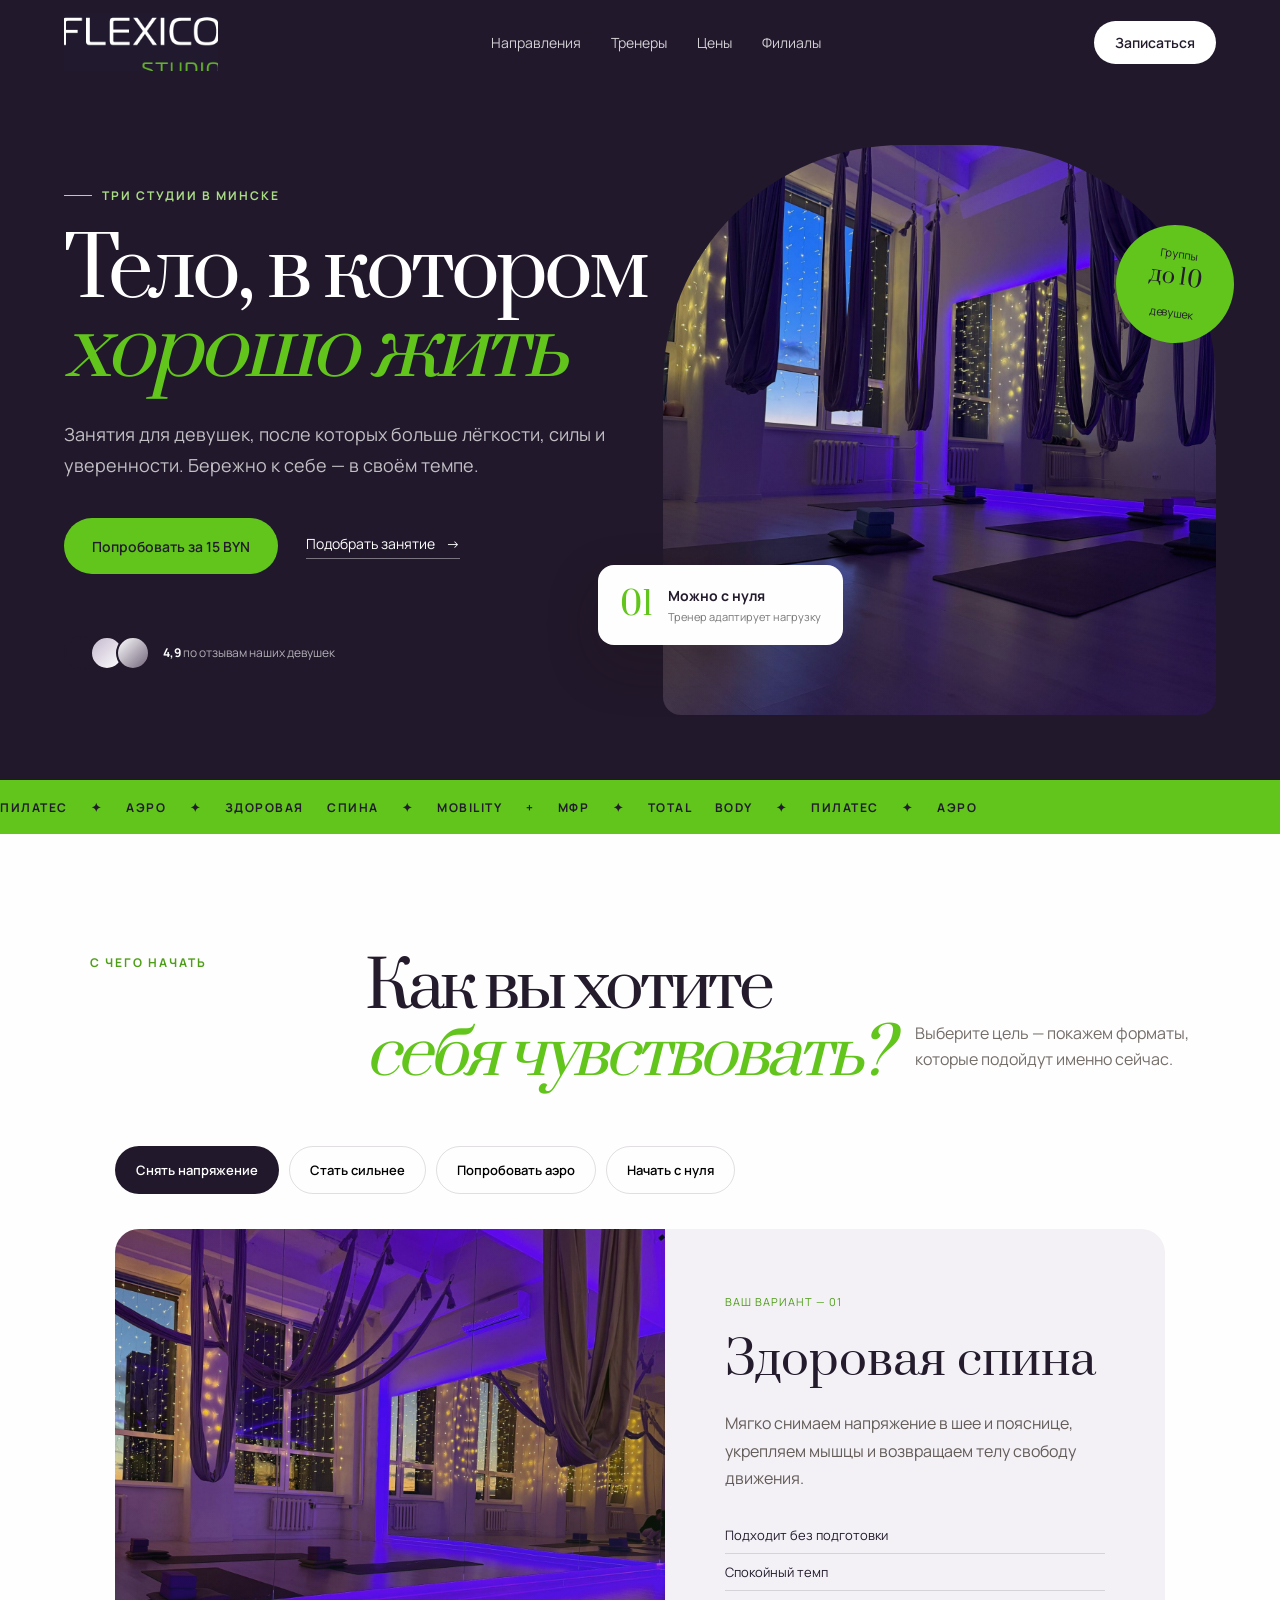
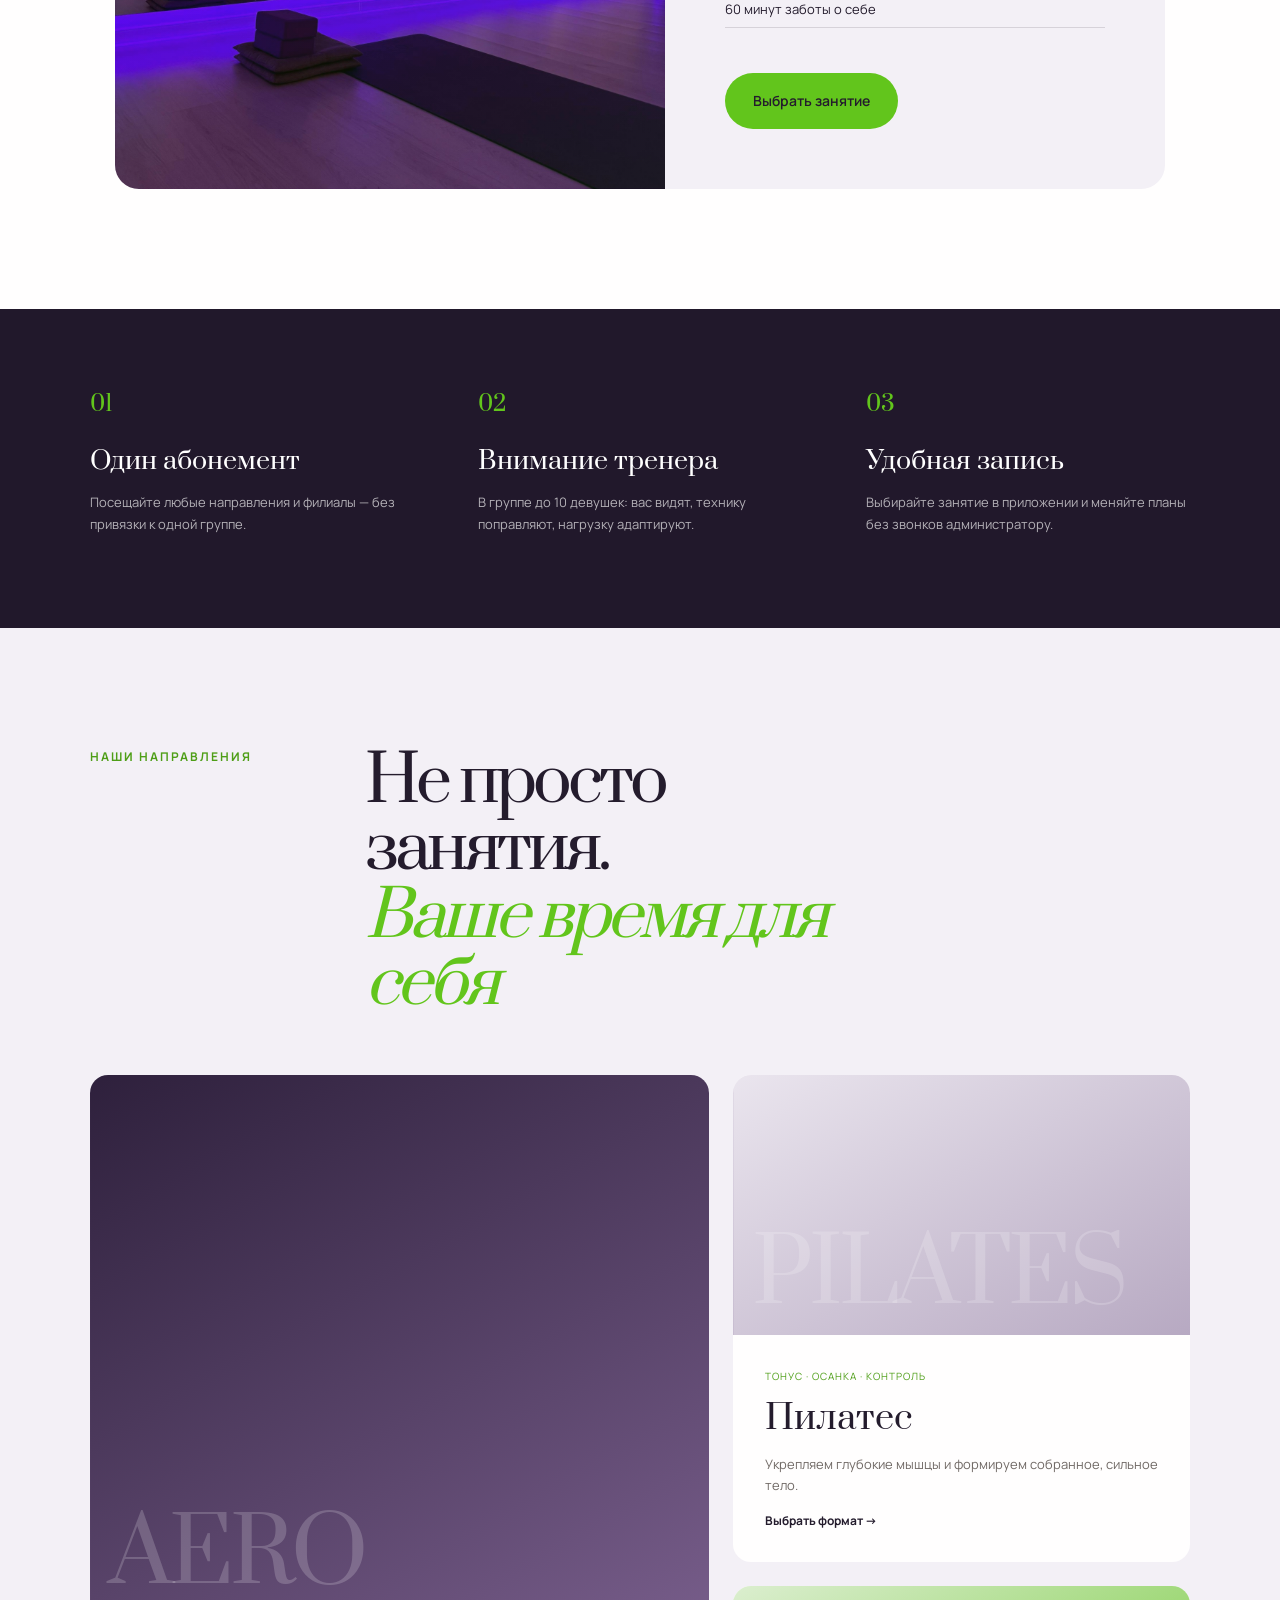
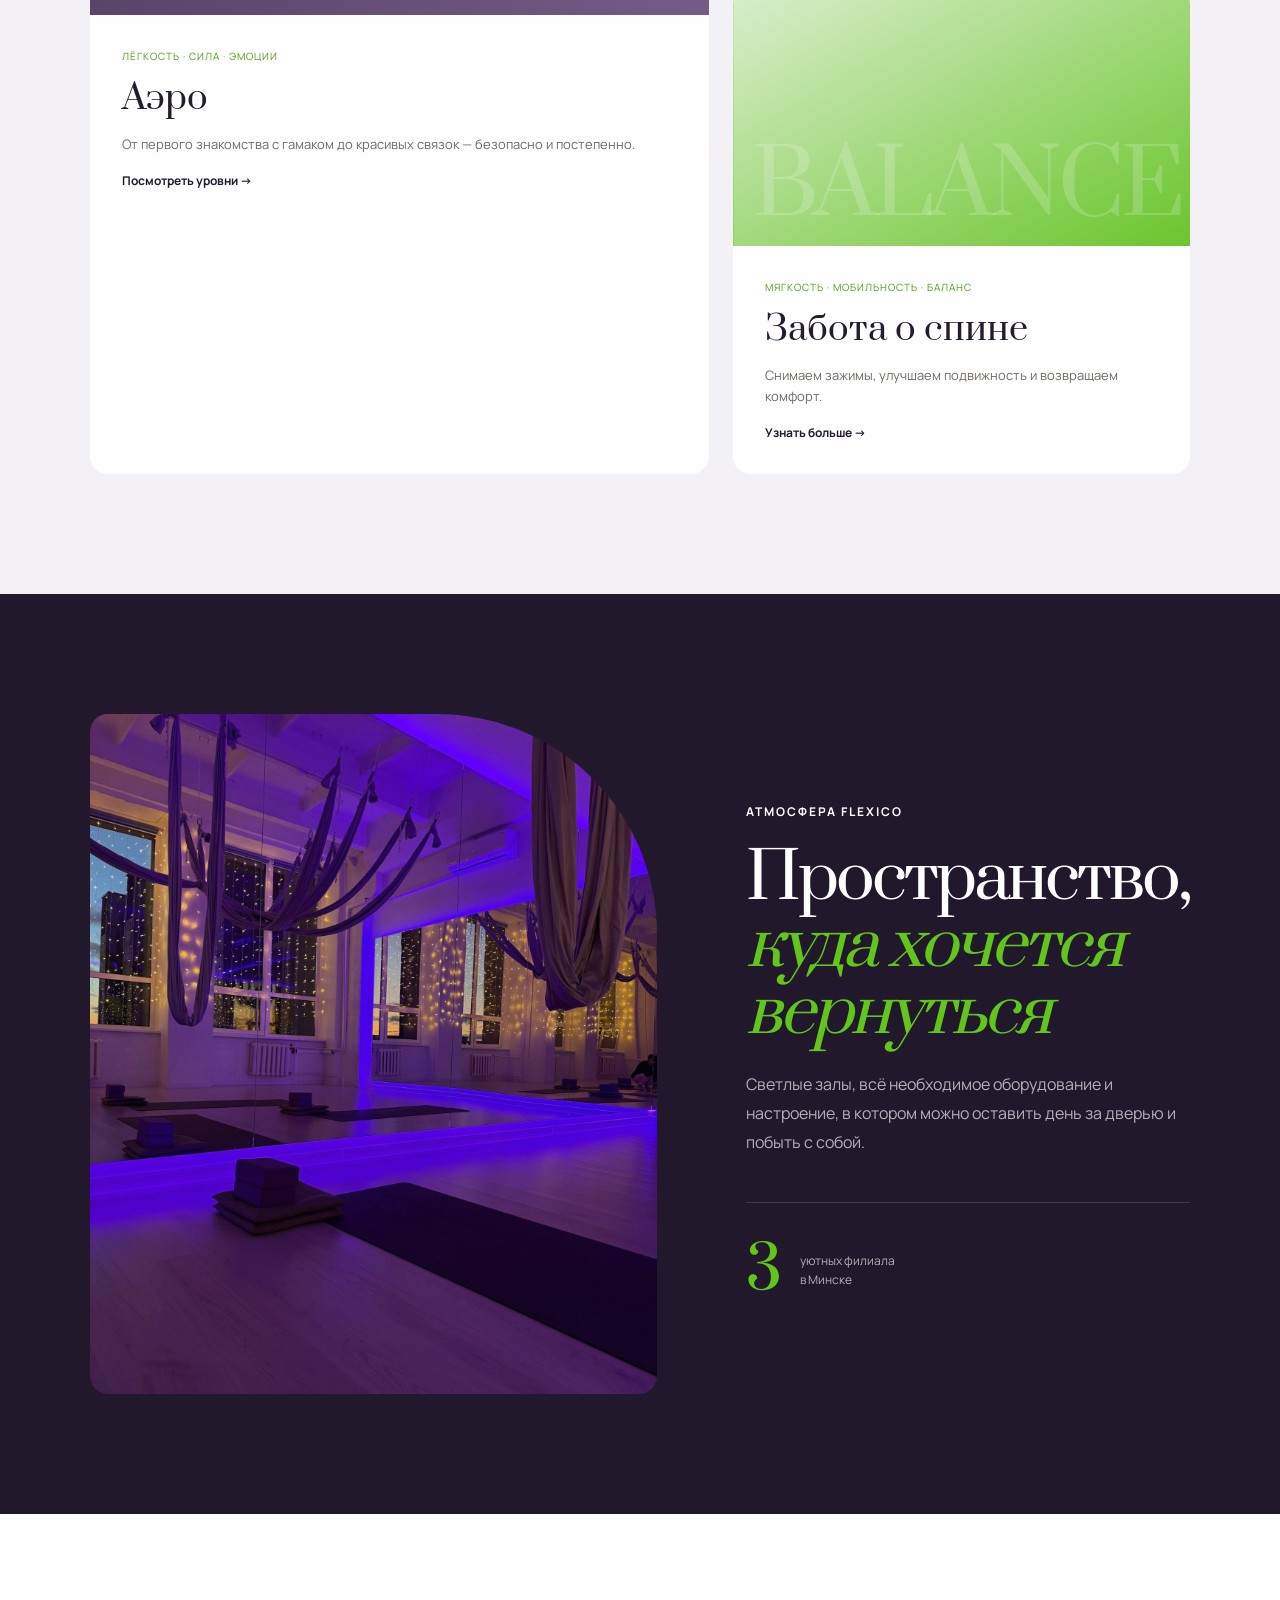
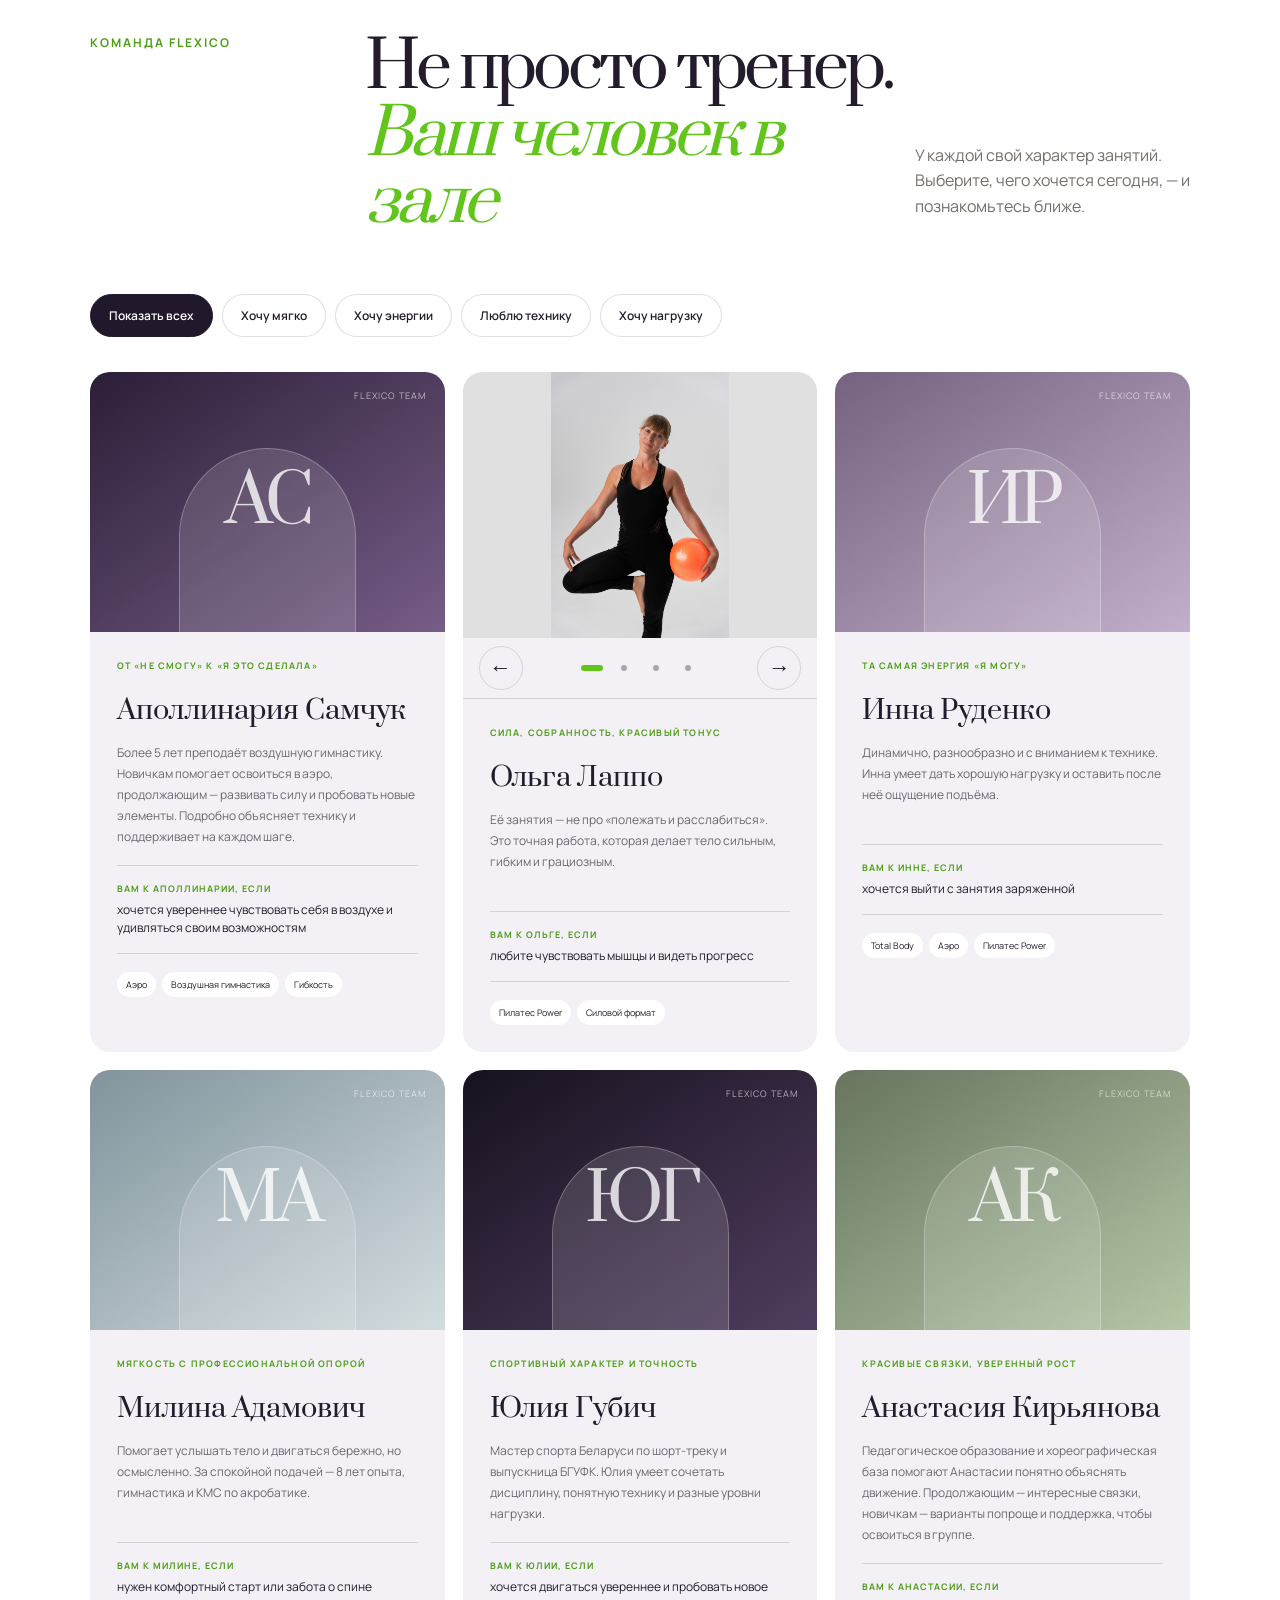
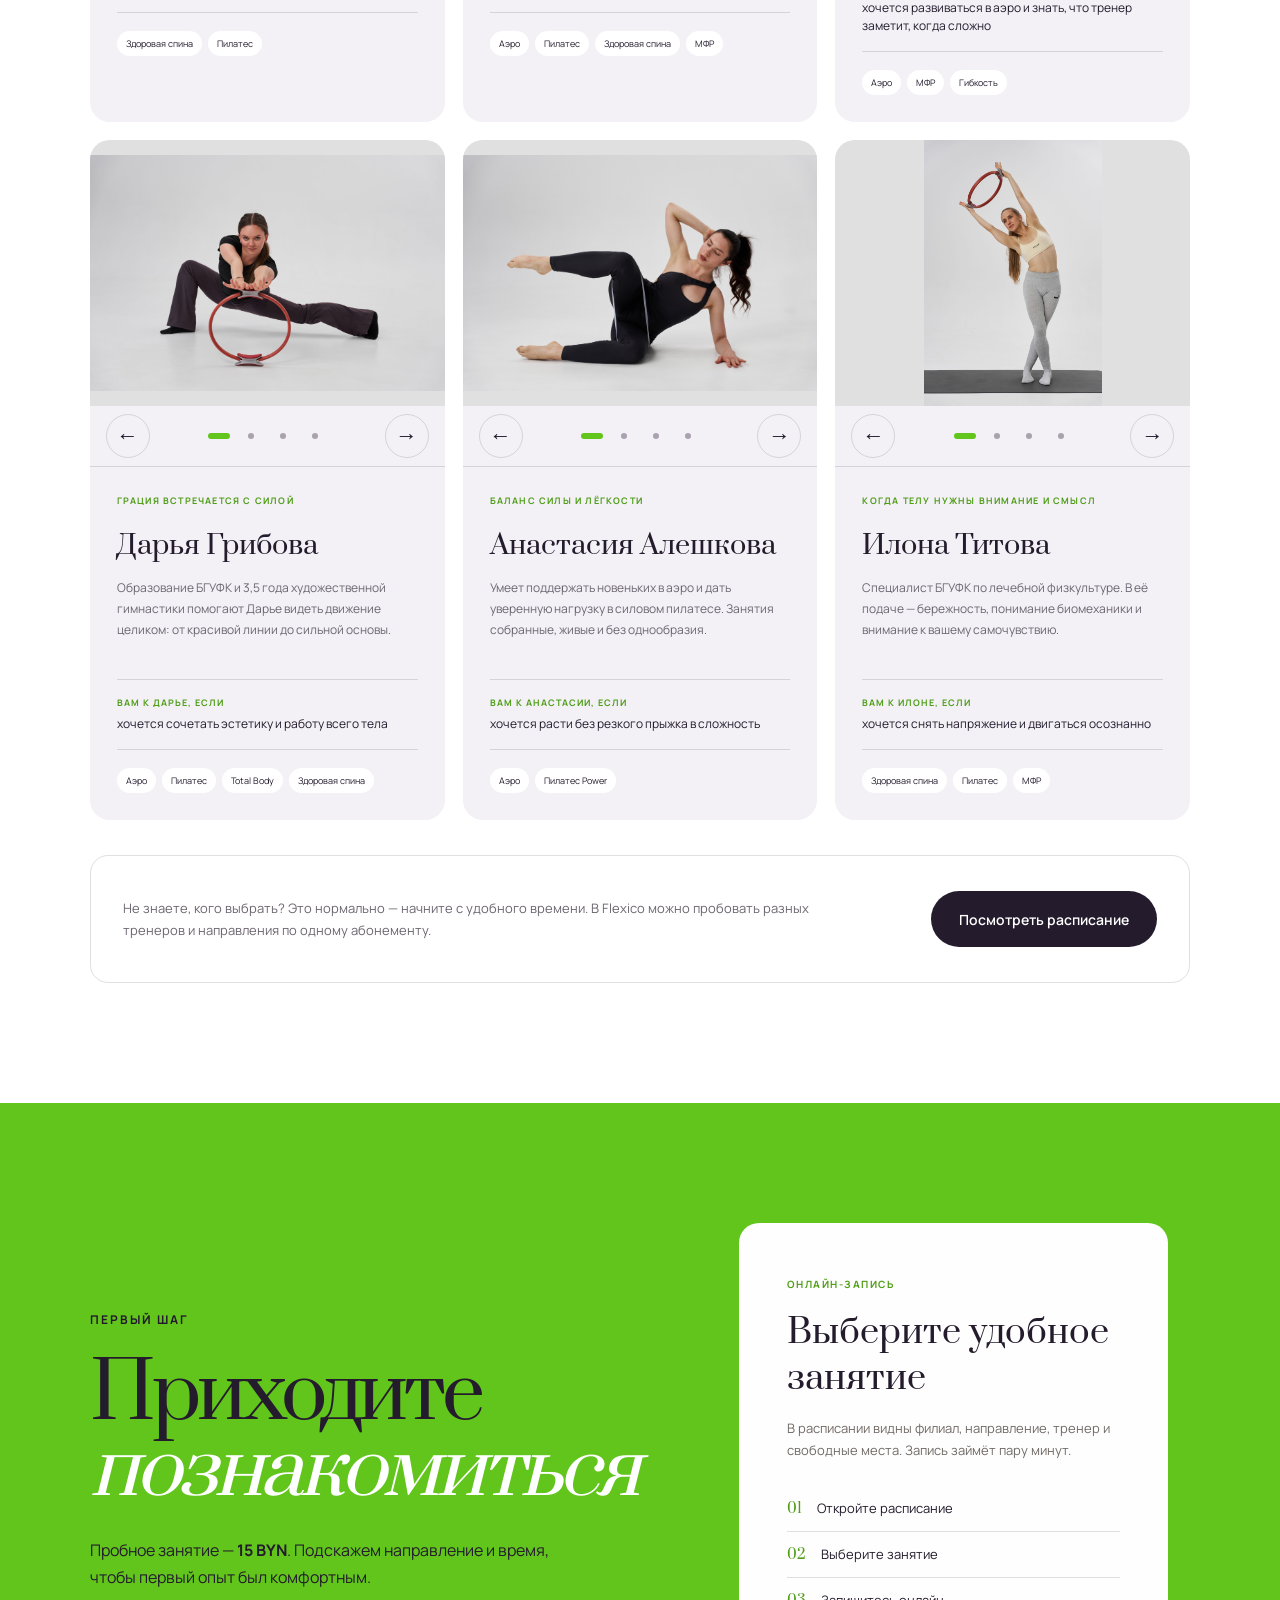
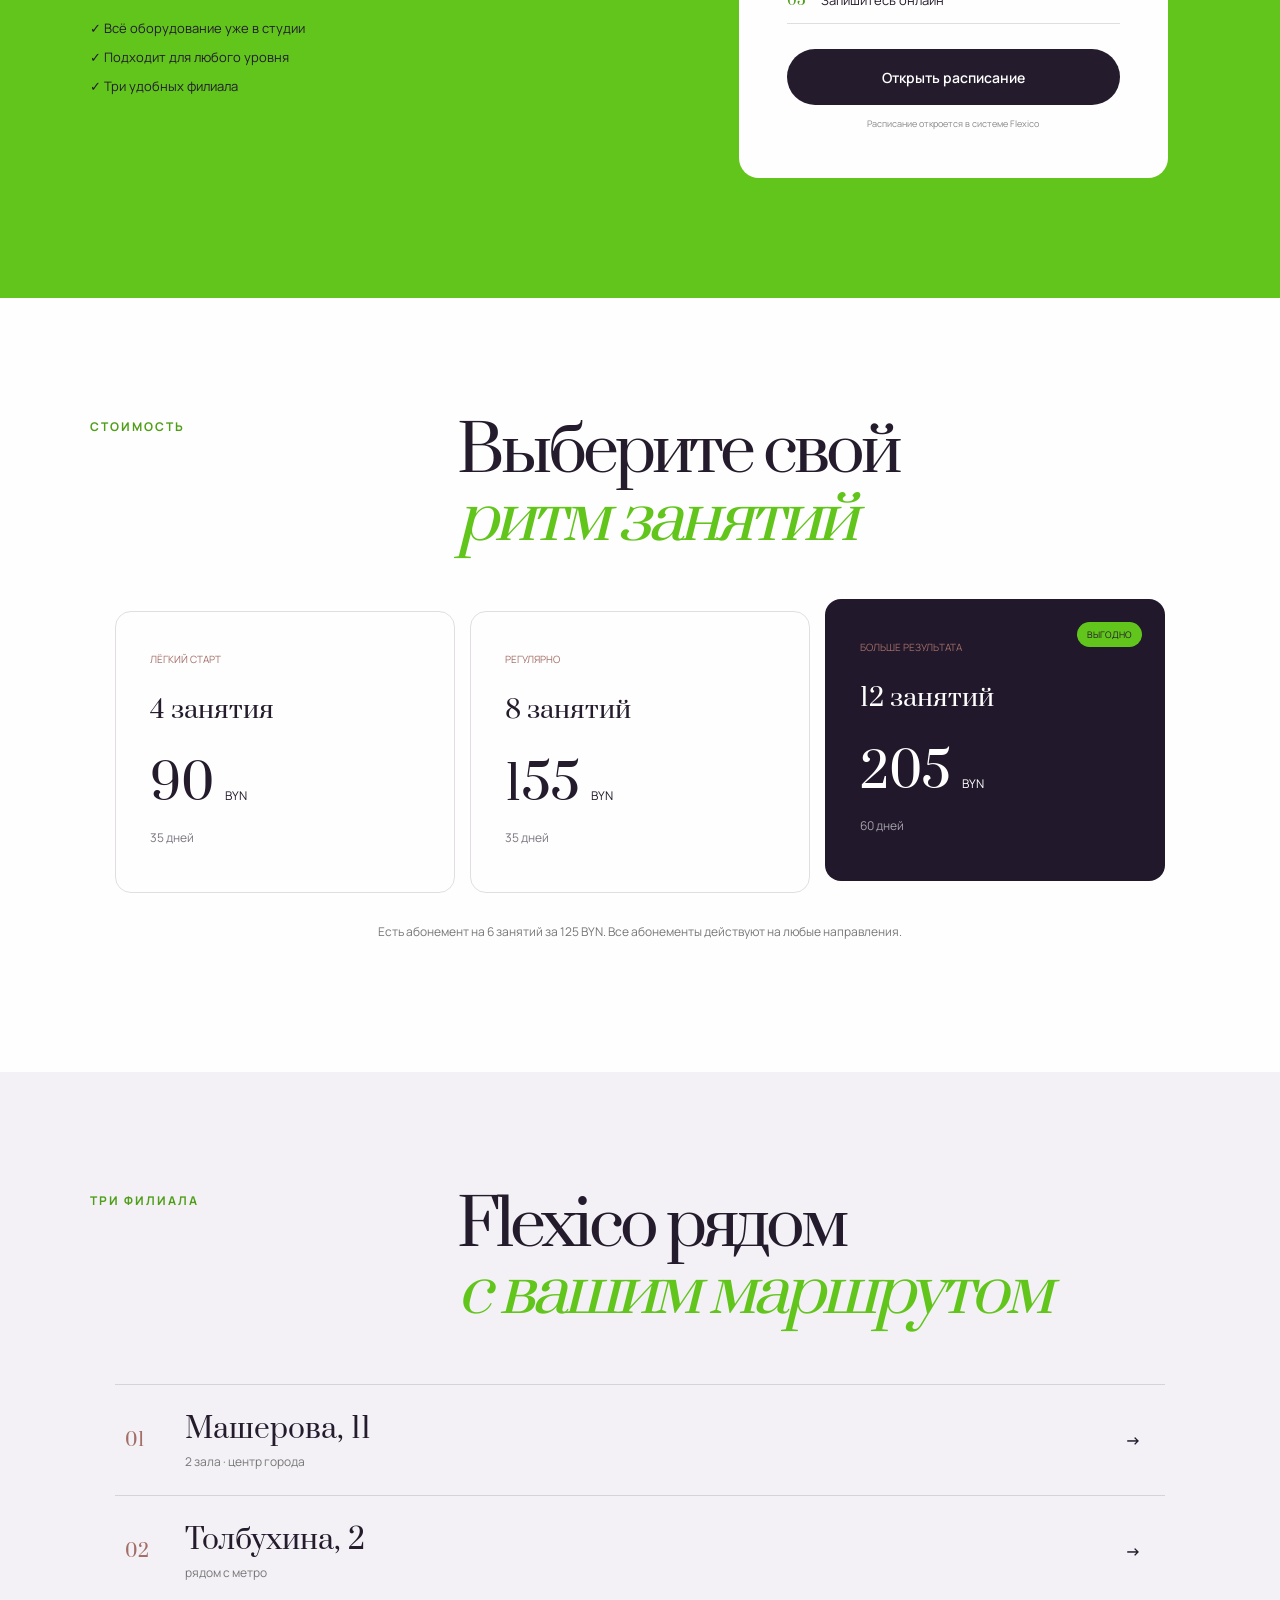
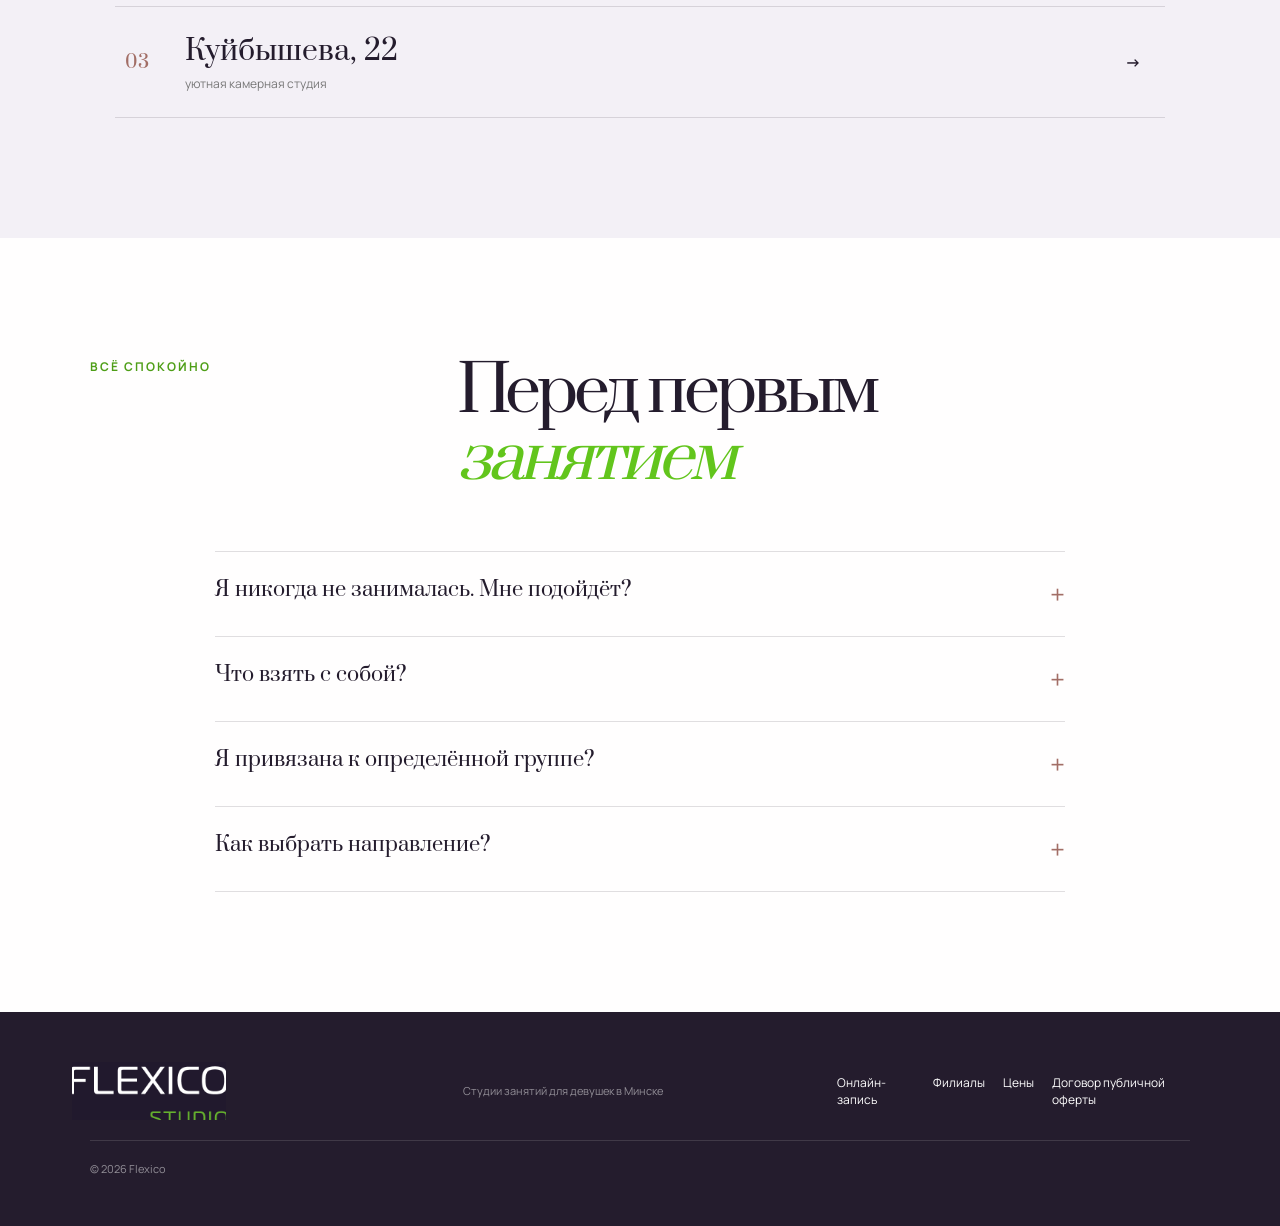
==== index.html @ ccd111ee "Add files via upload" ====
<!doctype html>
<html lang="ru">
<head>
  <meta charset="UTF-8" />
  <meta name="viewport" content="width=device-width, initial-scale=1.0" />
  <meta name="description" content="Flexico — студии занятий для девушек в Минске. Пилатес, аэро, здоровая спина и мягкая работа с телом. Пробное занятие — 15 BYN." />
  <link rel="canonical" href="https://flexico.by/" />
  <meta property="og:title" content="Flexico — студии для девушек в Минске" />
  <meta property="og:description" content="Пилатес, аэро, здоровая спина и другие направления. Пробное занятие — 15 BYN." />
  <meta property="og:type" content="website" />
  <meta property="og:url" content="https://flexico.by/" />
  <meta property="og:image" content="https://flexico.by/upload/photo_2026-05-06_15-39-45(2).jpg" />
  <meta name="theme-color" content="#21182b" />
  <link rel="icon" type="image/png" href="upload/logo(2).png" />
  <title>Flexico — студии для девушек в Минске</title>
  <link rel="preconnect" href="https://fonts.googleapis.com">
  <link rel="preconnect" href="https://fonts.gstatic.com" crossorigin>
  <link href="https://fonts.googleapis.com/css2?family=Manrope:wght@400;500;600;700&family=Prata&display=swap" rel="stylesheet">
  <link rel="stylesheet" href="styles.css" />
</head>
<body>
  <header class="header">
    <a class="logo logo-image" href="#top" aria-label="Flexico — на главную"></a>
    <nav class="nav" aria-label="Основная навигация">
      <a href="#formats">Направления</a><a href="#trainers">Тренеры</a><a href="#prices">Цены</a><a href="#studios">Филиалы</a>
    </nav>
    <a class="button button-small" href="https://flexicostudiogmailcom.impulsecrm.ru/widget/2" target="_blank" rel="noopener">Записаться</a>
    <button class="menu" aria-label="Открыть меню"><span></span><span></span></button>
  </header>

  <main id="top">
    <section class="hero">
      <div class="hero-copy reveal">
        <div class="eyebrow"><span></span> Три студии в Минске</div>
        <h1>Тело, в котором<br><em>хорошо жить</em></h1>
        <p>Занятия для девушек, после которых больше лёгкости, силы и уверенности. Бережно к себе — в своём темпе.</p>
        <div class="hero-actions">
          <a class="button" href="https://flexicostudiogmailcom.impulsecrm.ru/widget/2" target="_blank" rel="noopener">Попробовать за 15 BYN</a>
          <a class="text-link" href="#picker">Подобрать занятие <span>→</span></a>
        </div>
        <div class="trust"><div class="avatars"><i></i><i></i><i></i></div><p><b>4,9</b> по отзывам наших девушек</p></div>
      </div>
      <div class="hero-visual reveal">
        <div class="hero-image" role="img" aria-label="Девушка занимается в светлой студии"></div>
        <div class="floating-card"><span>01</span><div><b>Можно с нуля</b><small>Тренер адаптирует нагрузку</small></div></div>
        <div class="hero-note">Группы<br><strong>до 10</strong><br>девушек</div>
      </div>
    </section>

    <section class="marquee" aria-label="Преимущества"><div>ПИЛАТЕС <i>✦</i> АЭРО <i>✦</i> ЗДОРОВАЯ СПИНА <i>✦</i> MOBILITY + МФР <i>✦</i> TOTAL BODY <i>✦</i> ПИЛАТЕС <i>✦</i> АЭРО</div></section>

    <section class="picker section" id="picker">
      <div class="section-head reveal"><span class="kicker">С чего начать</span><h2>Как вы хотите<br><em>себя чувствовать?</em></h2><p>Выберите цель — покажем форматы, которые подойдут именно сейчас.</p></div>
      <div class="goal-tabs reveal" role="tablist">
        <button class="goal active" data-goal="soft">Снять напряжение</button><button class="goal" data-goal="strong">Стать сильнее</button><button class="goal" data-goal="air">Попробовать аэро</button><button class="goal" data-goal="start">Начать с нуля</button>
      </div>
      <div class="recommendation reveal" id="recommendation">
        <div class="recommendation-photo soft"></div>
        <div class="recommendation-copy"><span class="number">Ваш вариант — 01</span><h3>Здоровая спина</h3><p>Мягко снимаем напряжение в шее и пояснице, укрепляем мышцы и возвращаем телу свободу движения.</p><ul><li>Подходит без подготовки</li><li>Спокойный темп</li><li>60 минут заботы о себе</li></ul><a class="button button-light" href="#trial">Выбрать занятие</a></div>
      </div>
    </section>

    <section class="benefits section">
      <div class="benefit reveal"><b>01</b><h3>Один абонемент</h3><p>Посещайте любые направления и филиалы — без привязки к одной группе.</p></div>
      <div class="benefit reveal"><b>02</b><h3>Внимание тренера</h3><p>В группе до 10 девушек: вас видят, технику поправляют, нагрузку адаптируют.</p></div>
      <div class="benefit reveal"><b>03</b><h3>Удобная запись</h3><p>Выбирайте занятие в приложении и меняйте планы без звонков администратору.</p></div>
    </section>

    <section class="formats section" id="formats">
      <div class="section-head reveal"><span class="kicker">Наши направления</span><h2>Не просто занятия.<br><em>Ваше время для себя</em></h2></div>
      <div class="cards">
        <article class="format-card large reveal"><div class="card-image image-aero"><span class="format-mark">AERO</span></div><div class="card-body"><span>Лёгкость · сила · эмоции</span><h3>Аэро</h3><p>От первого знакомства с гамаком до красивых связок — безопасно и постепенно.</p><a href="#trial">Посмотреть уровни →</a></div></article>
        <article class="format-card reveal"><div class="card-image image-pilates"><span class="format-mark">PILATES</span></div><div class="card-body"><span>Тонус · осанка · контроль</span><h3>Пилатес</h3><p>Укрепляем глубокие мышцы и формируем собранное, сильное тело.</p><a href="#trial">Выбрать формат →</a></div></article>
        <article class="format-card reveal"><div class="card-image image-soft"><span class="format-mark">BALANCE</span></div><div class="card-body"><span>Мягкость · мобильность · баланс</span><h3>Забота о спине</h3><p>Снимаем зажимы, улучшаем подвижность и возвращаем комфорт.</p><a href="#trial">Узнать больше →</a></div></article>
      </div>
    </section>

    <section class="atmosphere section">
      <div class="atmosphere-image reveal" role="img" aria-label="Зал Flexico с гамаками"></div>
      <div class="atmosphere-copy reveal"><span class="kicker">Атмосфера Flexico</span><h2>Пространство,<br><em>куда хочется вернуться</em></h2><p>Светлые залы, всё необходимое оборудование и настроение, в котором можно оставить день за дверью и побыть с собой.</p><div class="atmosphere-stat"><strong>3</strong><span>уютных филиала<br>в Минске</span></div></div>
    </section>

    <section class="trainers section" id="trainers">
      <div class="section-head reveal"><span class="kicker">Команда Flexico</span><h2>Не просто тренер.<br><em>Ваш человек в зале</em></h2><p>У каждой свой характер занятий. Выберите, чего хочется сегодня, — и познакомьтесь ближе.</p></div>
      <div class="trainer-filter reveal" aria-label="Фильтр тренеров">
        <button class="trainer-filter-button active" data-trainer-filter="all">Показать всех</button>
        <button class="trainer-filter-button" data-trainer-filter="soft">Хочу мягко</button>
        <button class="trainer-filter-button" data-trainer-filter="energy">Хочу энергии</button>
        <button class="trainer-filter-button" data-trainer-filter="technique">Люблю технику</button>
        <button class="trainer-filter-button" data-trainer-filter="power">Хочу нагрузку</button>
      </div>
      <div class="trainer-grid">
        <article class="trainer-card reveal" data-moods="technique energy">
          <div class="trainer-portrait tone-plum"><span>АС</span><small>Flexico team</small></div>
          <div class="trainer-info"><span class="trainer-vibe">От «не смогу» к «я это сделала»</span><h3>Аполлинария Самчук</h3><p>Более 5 лет преподаёт воздушную гимнастику. Новичкам помогает освоиться в аэро, продолжающим — развивать силу и пробовать новые элементы. Подробно объясняет технику и поддерживает на каждом шаге.</p><div class="trainer-for"><b>Вам к Аполлинарии, если</b><span>хочется увереннее чувствовать себя в воздухе и удивляться своим возможностям</span></div><div class="trainer-tags"><span>Аэро</span><span>Воздушная гимнастика</span><span>Гибкость</span></div></div>
        </article>
        <article class="trainer-card reveal" data-moods="power technique">
          <div class="trainer-carousel" role="region" aria-roledescription="карусель" aria-label="Фото: Ольга Лаппо"><div class="trainer-track" tabindex="0" aria-label="Листать фотографии стрелками"><div class="trainer-slide" role="group" aria-label="1 из 4"><img src="upload/trainers/olga-lappo-0902.jpg" alt="Ольга Лаппо с мячом для пилатеса" width="1365" height="2048" loading="lazy" decoding="async"></div><div class="trainer-slide" role="group" aria-label="2 из 4"><img src="upload/trainers/olga-lappo-0950.jpg" alt="Ольга сидит рядом с мячом для пилатеса" loading="lazy" width="1365" height="2048"></div><div class="trainer-slide" role="group" aria-label="3 из 4"><img src="upload/trainers/olga-lappo-0888.jpg" alt="Ольга показывает упражнение на баланс с мячом" loading="lazy" width="2048" height="1365"></div><div class="trainer-slide" role="group" aria-label="4 из 4"><img src="upload/trainers/olga-lappo-1005.jpg" alt="Ольга выполняет упражнение с эластичной лентой" loading="lazy" width="2048" height="1365"></div></div><div class="trainer-controls" hidden><button type="button" class="trainer-arrow" data-step="-1" aria-label="Предыдущее фото">←</button><div class="trainer-dots"><button type="button" class="trainer-dot" aria-label="Фото 1: Ольга Лаппо" aria-pressed="true" data-slide="0"></button><button type="button" class="trainer-dot" aria-label="Фото 2: Ольга Лаппо" aria-pressed="false" data-slide="1"></button><button type="button" class="trainer-dot" aria-label="Фото 3: Ольга Лаппо" aria-pressed="false" data-slide="2"></button><button type="button" class="trainer-dot" aria-label="Фото 4: Ольга Лаппо" aria-pressed="false" data-slide="3"></button></div><button type="button" class="trainer-arrow" data-step="1" aria-label="Следующее фото">→</button></div></div>
          <div class="trainer-info"><span class="trainer-vibe">Сила, собранность, красивый тонус</span><h3>Ольга Лаппо</h3><p>Её занятия — не про «полежать и расслабиться». Это точная работа, которая делает тело сильным, гибким и грациозным.</p><div class="trainer-for"><b>Вам к Ольге, если</b><span>любите чувствовать мышцы и видеть прогресс</span></div><div class="trainer-tags"><span>Пилатес Power</span><span>Силовой формат</span></div></div>
        </article>
        <article class="trainer-card reveal" data-moods="energy power">
          <div class="trainer-portrait tone-lilac"><span>ИР</span><small>Flexico team</small></div>
          <div class="trainer-info"><span class="trainer-vibe">Та самая энергия «я могу»</span><h3>Инна Руденко</h3><p>Динамично, разнообразно и с вниманием к технике. Инна умеет дать хорошую нагрузку и оставить после неё ощущение подъёма.</p><div class="trainer-for"><b>Вам к Инне, если</b><span>хочется выйти с занятия заряженной</span></div><div class="trainer-tags"><span>Total Body</span><span>Аэро</span><span>Пилатес Power</span></div></div>
        </article>
        <article class="trainer-card reveal" data-moods="soft technique">
          <div class="trainer-portrait tone-mist"><span>МА</span><small>Flexico team</small></div>
          <div class="trainer-info"><span class="trainer-vibe">Мягкость с профессиональной опорой</span><h3>Милина Адамович</h3><p>Помогает услышать тело и двигаться бережно, но осмысленно. За спокойной подачей — 8 лет опыта, гимнастика и КМС по акробатике.</p><div class="trainer-for"><b>Вам к Милине, если</b><span>нужен комфортный старт или забота о спине</span></div><div class="trainer-tags"><span>Здоровая спина</span><span>Пилатес</span></div></div>
        </article>
        <article class="trainer-card reveal" data-moods="technique energy power">
          <div class="trainer-portrait tone-night"><span>ЮГ</span><small>Flexico team</small></div>
          <div class="trainer-info"><span class="trainer-vibe">Спортивный характер и точность</span><h3>Юлия Губич</h3><p>Мастер спорта Беларуси по шорт-треку и выпускница БГУФК. Юлия умеет сочетать дисциплину, понятную технику и разные уровни нагрузки.</p><div class="trainer-for"><b>Вам к Юлии, если</b><span>хочется двигаться увереннее и пробовать новое</span></div><div class="trainer-tags"><span>Аэро</span><span>Пилатес</span><span>Здоровая спина</span><span>МФР</span></div></div>
        </article>
        <article class="trainer-card reveal" data-moods="soft energy technique">
          <div class="trainer-portrait tone-sage"><span>АК</span><small>Flexico team</small></div>
          <div class="trainer-info"><span class="trainer-vibe">Красивые связки, уверенный рост</span><h3>Анастасия Кирьянова</h3><p>Педагогическое образование и хореографическая база помогают Анастасии понятно объяснять движение. Продолжающим — интересные связки, новичкам — варианты попроще и поддержка, чтобы освоиться в группе.</p><div class="trainer-for"><b>Вам к Анастасии, если</b><span>хочется развиваться в аэро и знать, что тренер заметит, когда сложно</span></div><div class="trainer-tags"><span>Аэро</span><span>МФР</span><span>Гибкость</span></div></div>
        </article>
        <article class="trainer-card reveal" data-moods="energy technique power">
          <div class="trainer-carousel" role="region" aria-roledescription="карусель" aria-label="Фото: Дарья Грибова"><div class="trainer-track" tabindex="0" aria-label="Листать фотографии стрелками"><div class="trainer-slide" role="group" aria-label="1 из 4"><img src="upload/trainers/darya-gribova-1594.jpg" alt="Дарья Грибова в боковом выпаде с кольцом для пилатеса, взгляд в камеру" width="2048" height="1365" loading="lazy" decoding="async"></div><div class="trainer-slide" role="group" aria-label="2 из 4"><img src="upload/trainers/darya-gribova-1586.jpg" alt="Дарья сидит с кольцом для пилатеса в поднятых руках" width="1365" height="2048" loading="lazy" decoding="async"></div><div class="trainer-slide" role="group" aria-label="3 из 4"><img src="upload/trainers/darya-gribova-1507.jpg" alt="Дарья выполняет баланс на одной ноге с мячом в вытянутых руках" width="2048" height="1365" loading="lazy" decoding="async"></div><div class="trainer-slide" role="group" aria-label="4 из 4"><img src="upload/trainers/darya-gribova-1543.jpg" alt="Дарья выполняет выпад с поворотом корпуса и поднятой рукой" width="2048" height="1365" loading="lazy" decoding="async"></div></div><div class="trainer-controls" hidden><button type="button" class="trainer-arrow" data-step="-1" aria-label="Предыдущее фото">←</button><div class="trainer-dots"><button type="button" class="trainer-dot" aria-label="Фото 1: Дарья Грибова" aria-pressed="true" data-slide="0"></button><button type="button" class="trainer-dot" aria-label="Фото 2: Дарья Грибова" aria-pressed="false" data-slide="1"></button><button type="button" class="trainer-dot" aria-label="Фото 3: Дарья Грибова" aria-pressed="false" data-slide="2"></button><button type="button" class="trainer-dot" aria-label="Фото 4: Дарья Грибова" aria-pressed="false" data-slide="3"></button></div><button type="button" class="trainer-arrow" data-step="1" aria-label="Следующее фото">→</button></div></div>
          <div class="trainer-info"><span class="trainer-vibe">Грация встречается с силой</span><h3>Дарья Грибова</h3><p>Образование БГУФК и 3,5 года художественной гимнастики помогают Дарье видеть движение целиком: от красивой линии до сильной основы.</p><div class="trainer-for"><b>Вам к Дарье, если</b><span>хочется сочетать эстетику и работу всего тела</span></div><div class="trainer-tags"><span>Аэро</span><span>Пилатес</span><span>Total Body</span><span>Здоровая спина</span></div></div>
        </article>
        <article class="trainer-card reveal" data-moods="energy power technique">
          <div class="trainer-carousel" role="region" aria-roledescription="карусель" aria-label="Фото: Анастасия Алешкова"><div class="trainer-track" tabindex="0" aria-label="Листать фотографии стрелками"><div class="trainer-slide" role="group" aria-label="1 из 4"><img src="upload/trainers/anastasia-aleshkova-1087.jpg" alt="Анастасия Алешкова выполняет упражнение лёжа на боку" width="2048" height="1365" loading="lazy" decoding="async"></div><div class="trainer-slide" role="group" aria-label="2 из 4"><img src="upload/trainers/anastasia-aleshkova-1046.jpg" alt="Анастасия выполняет планку с опорой на мяч" width="2048" height="1365" loading="lazy" decoding="async"></div><div class="trainer-slide" role="group" aria-label="3 из 4"><img src="upload/trainers/anastasia-aleshkova-1126.jpg" alt="Анастасия показывает упражнение на баланс с мячом" width="2048" height="1365" loading="lazy" decoding="async"></div><div class="trainer-slide" role="group" aria-label="4 из 4"><img src="upload/trainers/anastasia-aleshkova-1177.jpg" alt="Анастасия выполняет прогиб с опорой на блоки" width="1365" height="2047" loading="lazy" decoding="async"></div></div><div class="trainer-controls" hidden><button type="button" class="trainer-arrow" data-step="-1" aria-label="Предыдущее фото">←</button><div class="trainer-dots"><button type="button" class="trainer-dot" aria-label="Фото 1: Анастасия Алешкова" aria-pressed="true" data-slide="0"></button><button type="button" class="trainer-dot" aria-label="Фото 2: Анастасия Алешкова" aria-pressed="false" data-slide="1"></button><button type="button" class="trainer-dot" aria-label="Фото 3: Анастасия Алешкова" aria-pressed="false" data-slide="2"></button><button type="button" class="trainer-dot" aria-label="Фото 4: Анастасия Алешкова" aria-pressed="false" data-slide="3"></button></div><button type="button" class="trainer-arrow" data-step="1" aria-label="Следующее фото">→</button></div></div>
          <div class="trainer-info"><span class="trainer-vibe">Баланс силы и лёгкости</span><h3>Анастасия Алешкова</h3><p>Умеет поддержать новеньких в аэро и дать уверенную нагрузку в силовом пилатесе. Занятия собранные, живые и без однообразия.</p><div class="trainer-for"><b>Вам к Анастасии, если</b><span>хочется расти без резкого прыжка в сложность</span></div><div class="trainer-tags"><span>Аэро</span><span>Пилатес Power</span></div></div>
        </article>
        <article class="trainer-card reveal" data-moods="soft technique">
          <div class="trainer-carousel" role="region" aria-roledescription="карусель" aria-label="Фото: Илона Титова"><div class="trainer-track" tabindex="0" aria-label="Листать фотографии стрелками"><div class="trainer-slide" role="group" aria-label="1 из 4"><img src="upload/trainers/ilona-titova-1482.jpg" alt="Илона Титова выполняет боковой наклон с кольцом для пилатеса" width="1365" height="2048" loading="lazy" decoding="async"></div><div class="trainer-slide" role="group" aria-label="2 из 4"><img src="upload/trainers/ilona-titova-1417.jpg" alt="Илона показывает боковое вытяжение с опорой на мяч" width="1365" height="2048" loading="lazy" decoding="async"></div><div class="trainer-slide" role="group" aria-label="3 из 4"><img src="upload/trainers/ilona-titova-1436.jpg" alt="Илона выполняет упражнение на баланс с мячом" width="2048" height="1365" loading="lazy" decoding="async"></div><div class="trainer-slide" role="group" aria-label="4 из 4"><img src="upload/trainers/ilona-titova-1448.jpg" alt="Илона выполняет упражнение на коврике с мячом и гантелью" width="2048" height="1365" loading="lazy" decoding="async"></div></div><div class="trainer-controls" hidden><button type="button" class="trainer-arrow" data-step="-1" aria-label="Предыдущее фото">←</button><div class="trainer-dots"><button type="button" class="trainer-dot" aria-label="Фото 1: Илона Титова" aria-pressed="true" data-slide="0"></button><button type="button" class="trainer-dot" aria-label="Фото 2: Илона Титова" aria-pressed="false" data-slide="1"></button><button type="button" class="trainer-dot" aria-label="Фото 3: Илона Титова" aria-pressed="false" data-slide="2"></button><button type="button" class="trainer-dot" aria-label="Фото 4: Илона Титова" aria-pressed="false" data-slide="3"></button></div><button type="button" class="trainer-arrow" data-step="1" aria-label="Следующее фото">→</button></div></div>
          <div class="trainer-info"><span class="trainer-vibe">Когда телу нужны внимание и смысл</span><h3>Илона Титова</h3><p>Специалист БГУФК по лечебной физкультуре. В её подаче — бережность, понимание биомеханики и внимание к вашему самочувствию.</p><div class="trainer-for"><b>Вам к Илоне, если</b><span>хочется снять напряжение и двигаться осознанно</span></div><div class="trainer-tags"><span>Здоровая спина</span><span>Пилатес</span><span>МФР</span></div></div>
        </article>
      </div>
      <div class="trainer-bottom reveal"><p>Не знаете, кого выбрать? Это нормально — начните с удобного времени. В Flexico можно пробовать разных тренеров и направления по одному абонементу.</p><a class="button" href="https://flexicostudiogmailcom.impulsecrm.ru/widget/2" target="_blank" rel="noopener">Посмотреть расписание</a></div>
    </section>

    <section class="trial section" id="trial">
      <div class="trial-copy reveal"><span class="kicker">Первый шаг</span><h2>Приходите<br><em>познакомиться</em></h2><p>Пробное занятие — <b>15 BYN</b>. Подскажем направление и время, чтобы первый опыт был комфортным.</p><div class="trial-points"><span>✓ Всё оборудование уже в студии</span><span>✓ Подходит для любого уровня</span><span>✓ Три удобных филиала</span></div></div>
      <div class="trial-form booking-card reveal">
        <span class="booking-label">Онлайн-запись</span>
        <h3>Выберите удобное занятие</h3>
        <p>В расписании видны филиал, направление, тренер и свободные места. Запись займёт пару минут.</p>
        <ol><li>Откройте расписание</li><li>Выберите занятие</li><li>Запишитесь онлайн</li></ol>
        <a class="button" href="https://flexicostudiogmailcom.impulsecrm.ru/widget/2" target="_blank" rel="noopener">Открыть расписание</a>
        <small>Расписание откроется в системе Flexico</small>
      </div>
    </section>

    <section class="prices section" id="prices">
      <div class="section-head reveal"><span class="kicker">Стоимость</span><h2>Выберите свой<br><em>ритм занятий</em></h2></div>
      <div class="price-grid reveal">
        <div class="price"><span>Лёгкий старт</span><h3>4 занятия</h3><strong>90 <small>BYN</small></strong><p>35 дней</p></div>
        <div class="price"><span>Регулярно</span><h3>8 занятий</h3><strong>155 <small>BYN</small></strong><p>35 дней</p></div>
        <div class="price featured"><i>Выгодно</i><span>Больше результата</span><h3>12 занятий</h3><strong>205 <small>BYN</small></strong><p>60 дней</p></div>
      </div>
      <p class="price-note reveal">Есть абонемент на 6 занятий за 125 BYN. Все абонементы действуют на любые направления.</p>
    </section>

    <section class="studios section" id="studios">
      <div class="section-head reveal"><span class="kicker">Три филиала</span><h2>Flexico рядом<br><em>с вашим маршрутом</em></h2></div>
      <div class="studio-list reveal">
        <a href="#trial"><span>01</span><div><h3>Машерова, 11</h3><p>2 зала · центр города</p></div><b>→</b></a>
        <a href="#trial"><span>02</span><div><h3>Толбухина, 2</h3><p>рядом с метро</p></div><b>→</b></a>
        <a href="#trial"><span>03</span><div><h3>Куйбышева, 22</h3><p>уютная камерная студия</p></div><b>→</b></a>
      </div>
    </section>

    <section class="faq section" id="faq">
      <div class="section-head reveal"><span class="kicker">Всё спокойно</span><h2>Перед первым<br><em>занятием</em></h2></div>
      <div class="accordion reveal">
        <details><summary>Я никогда не занималась. Мне подойдёт?</summary><p>Да. Большинство девушек начинают без подготовки. Тренер покажет технику и адаптирует нагрузку под ваше самочувствие.</p></details>
        <details><summary>Что взять с собой?</summary><p>Удобную форму и носочки. Коврики и весь необходимый инвентарь уже есть в студии.</p></details>
        <details><summary>Я привязана к определённой группе?</summary><p>Нет. С абонементом можно посещать разные направления и выбирать удобное время в приложении.</p></details>
        <details><summary>Как выбрать направление?</summary><p>Оставьте заявку — администратор уточнит ваши пожелания и предложит несколько подходящих вариантов.</p></details>
      </div>
    </section>
  </main>

  <footer><a class="logo logo-image" href="#top" aria-label="Flexico"></a><p>Студии занятий для девушек в Минске</p><div><a href="https://flexicostudiogmailcom.impulsecrm.ru/widget/2" target="_blank" rel="noopener">Онлайн-запись</a><a href="#studios">Филиалы</a><a href="#prices">Цены</a><a href="offer.html">Договор публичной оферты</a></div><small>© 2026 Flexico</small></footer>
  <script src="script.js"></script>
</body>
</html>
---- styles.css ----
:root{--ink:#292624;--cream:#f5f0e8;--paper:#fffdf9;--rose:#d9a49c;--deep:#513b37;--line:rgba(41,38,36,.14)}*{box-sizing:border-box}html{scroll-behavior:smooth}body{margin:0;background:var(--paper);color:var(--ink);font-family:Manrope,Arial,sans-serif}a{color:inherit;text-decoration:none}.header{height:84px;padding:0 5vw;display:flex;align-items:center;justify-content:space-between;position:absolute;z-index:10;width:100%;color:white}.logo{font:32px Prata,serif;letter-spacing:-2px}.logo span{color:var(--rose)}.nav{display:flex;gap:30px;font-size:14px}.nav a{opacity:.8}.nav a:hover{opacity:1}.button{display:inline-flex;justify-content:center;align-items:center;min-height:56px;padding:0 28px;border:0;border-radius:100px;background:var(--ink);color:#fff;font:600 14px Manrope;cursor:pointer;transition:.25s}.button:hover{transform:translateY(-2px);background:#000}.button-small{min-height:43px;padding:0 21px;background:white;color:var(--ink)}.menu{display:none;background:none;border:0}.hero{min-height:780px;background:var(--deep);color:#fff;display:grid;grid-template-columns:52% 48%;padding:145px 5vw 65px;overflow:hidden}.hero-copy{max-width:690px;align-self:center}.eyebrow,.kicker{font-size:12px;text-transform:uppercase;letter-spacing:2px;font-weight:700}.eyebrow{display:flex;align-items:center;gap:10px;color:#e5c7c1}.eyebrow span{width:28px;height:1px;background:currentColor}.hero h1,.section-head h2,.trial h2{font:400 clamp(54px,6.3vw,105px)/.99 Prata,serif;letter-spacing:-4px;margin:28px 0}.hero h1 em,.section-head em,.trial h2 em{font-style:italic;color:var(--rose)}.hero-copy>p{font-size:18px;line-height:1.7;max-width:570px;color:rgba(255,255,255,.72)}.hero-actions{display:flex;gap:28px;align-items:center;margin-top:38px}.hero .button{background:var(--rose);color:var(--ink)}.text-link{font-size:14px;border-bottom:1px solid rgba(255,255,255,.4);padding-bottom:5px}.text-link span{margin-left:8px}.trust{display:flex;align-items:center;gap:13px;margin-top:58px}.trust p{font-size:12px;color:rgba(255,255,255,.65)}.trust b{color:#fff}.avatars{display:flex}.avatars i{width:34px;height:34px;border-radius:50%;border:2px solid var(--deep);margin-left:-8px;background-size:cover}.avatars i:nth-child(1){margin:0;background-image:url('https://images.unsplash.com/photo-1494790108377-be9c29b29330?w=100')}.avatars i:nth-child(2){background-image:url('https://images.unsplash.com/photo-1534528741775-53994a69daeb?w=100')}.avatars i:nth-child(3){background-image:url('https://images.unsplash.com/photo-1524504388940-b1c1722653e1?w=100')}.hero-visual{position:relative}.hero-image{height:100%;min-height:570px;border-radius:240px 240px 18px 18px;background:linear-gradient(0deg,rgba(35,23,21,.15),transparent),url('https://images.unsplash.com/photo-1518611012118-696072aa579a?auto=format&fit=crop&w=1100&q=85') center/cover}.floating-card{position:absolute;left:-65px;bottom:70px;background:var(--paper);color:var(--ink);border-radius:16px;padding:18px 22px;display:flex;align-items:center;gap:15px;box-shadow:0 20px 50px #24151340}.floating-card span{font:32px Prata;color:var(--rose)}.floating-card b,.floating-card small{display:block}.floating-card b{font-size:14px}.floating-card small{font-size:11px;margin-top:4px;color:#777}.hero-note{position:absolute;right:-18px;top:80px;width:118px;height:118px;border-radius:50%;background:var(--rose);color:var(--ink);display:grid;place-content:center;text-align:center;font-size:11px;line-height:1.35;transform:rotate(8deg)}.hero-note strong{font:22px Prata}.marquee{height:54px;overflow:hidden;background:var(--rose);display:flex;align-items:center;white-space:nowrap;font-weight:700;font-size:12px;letter-spacing:1.5px}.marquee div{word-spacing:20px;animation:marquee 25s linear infinite}.marquee i{font-style:normal}@keyframes marquee{to{transform:translateX(-50%)}}.section{padding:120px 7vw}.section-head{display:grid;grid-template-columns:1fr 2fr 1fr;align-items:end;margin-bottom:58px}.section-head .kicker{align-self:start;color:#9a655d}.section-head h2{font-size:clamp(44px,5vw,76px);margin:0;grid-column:2;line-height:1.05}.section-head p{line-height:1.6;color:#746e69}.goal-tabs{display:flex;gap:10px;flex-wrap:wrap;margin:0 auto 35px;max-width:1050px}.goal{border:1px solid var(--line);background:transparent;padding:14px 20px;border-radius:40px;font:600 13px Manrope;cursor:pointer}.goal.active,.goal:hover{background:var(--deep);color:#fff}.recommendation{max-width:1050px;margin:auto;display:grid;grid-template-columns:1.1fr 1fr;background:var(--cream);border-radius:24px;overflow:hidden}.recommendation-photo{min-height:480px;background-size:cover;background-position:center;transition:.3s}.recommendation-photo.soft{background-image:url('https://images.unsplash.com/photo-1593164842264-854604db2260?auto=format&fit=crop&w=900&q=85')}.recommendation-photo.strong{background-image:url('https://images.unsplash.com/photo-1518611012118-696072aa579a?auto=format&fit=crop&w=900&q=85')}.recommendation-photo.air{background-image:url('https://images.unsplash.com/photo-1504609813442-a8924e83f76e?auto=format&fit=crop&w=900&q=85')}.recommendation-photo.start{background-image:url('https://images.unsplash.com/photo-1599447421416-3414500d18a5?auto=format&fit=crop&w=900&q=85')}.recommendation-copy{padding:60px}.number{font-size:11px;letter-spacing:1px;text-transform:uppercase;color:#9a655d}.recommendation h3{font:46px Prata;margin:18px 0}.recommendation p{line-height:1.7;color:#635c58}.recommendation ul{list-style:none;padding:0;margin:25px 0}.recommendation li{padding:9px 0;border-bottom:1px solid var(--line);font-size:13px}.button-light{background:var(--rose);color:var(--ink);margin-top:20px}.benefits{display:grid;grid-template-columns:repeat(3,1fr);gap:5vw;background:var(--deep);color:#fff;padding-top:80px;padding-bottom:80px}.benefit b{font:22px Prata;color:var(--rose)}.benefit h3{font:25px Prata;margin:25px 0 12px}.benefit p{font-size:13px;line-height:1.7;color:#ffffffa8}.formats{background:var(--cream)}.cards{display:grid;grid-template-columns:1.15fr .85fr;gap:24px;max-width:1200px;margin:auto}.format-card{background:var(--paper);border-radius:18px;overflow:hidden}.format-card.large{grid-row:span 2}.card-image{height:260px;background-size:cover;background-position:center}.large .card-image{height:540px}.image-aero{background-image:url('https://images.unsplash.com/photo-1504609813442-a8924e83f76e?auto=format&fit=crop&w=1000&q=85')}.image-pilates{background-image:url('https://images.unsplash.com/photo-1518611012118-696072aa579a?auto=format&fit=crop&w=800&q=85')}.image-soft{background-image:url('https://images.unsplash.com/photo-1603988363607-e1e4a66962c6?auto=format&fit=crop&w=800&q=85')}.card-body{padding:28px 32px 32px}.card-body span{font-size:10px;letter-spacing:1px;text-transform:uppercase;color:#9a655d}.card-body h3{font:34px Prata;margin:10px 0}.card-body p{font-size:13px;line-height:1.6;color:#716a66}.card-body a{font-weight:700;font-size:12px}.trial{display:grid;grid-template-columns:1.05fr .95fr;gap:8vw;background:var(--rose);align-items:center}.trial .kicker{color:var(--deep)}.trial h2{font-size:clamp(52px,6vw,88px)}.trial h2 em{color:#fff}.trial-copy>p{max-width:500px;line-height:1.7}.trial-points{display:grid;gap:11px;margin-top:28px;font-size:13px}.trial-form{background:var(--paper);padding:48px;border-radius:20px}.trial-form label{display:block;font-size:11px;font-weight:700;margin-bottom:18px}.trial-form input,.trial-form select{width:100%;border:0;border-bottom:1px solid var(--line);background:transparent;padding:12px 0;font:14px Manrope;outline:none;border-radius:0}.trial-form .button{width:100%;margin-top:10px}.trial-form small{display:block;text-align:center;font-size:9px;color:#888;margin-top:12px}.success{display:none;margin-top:16px;padding:14px;background:#e6f1e5;border-radius:8px;text-align:center;font-size:12px}.prices .section-head,.studios .section-head,.faq .section-head{grid-template-columns:1fr 2fr}.price-grid{display:grid;grid-template-columns:repeat(3,1fr);gap:15px;max-width:1050px;margin:auto}.price{border:1px solid var(--line);border-radius:16px;padding:34px;position:relative}.price.featured{background:var(--deep);color:white;transform:translateY(-12px)}.price i{position:absolute;right:22px;top:22px;background:var(--rose);color:var(--ink);border-radius:20px;padding:6px 10px;font-size:9px;font-style:normal;text-transform:uppercase}.price>span{font-size:10px;text-transform:uppercase;color:#a26e66}.price h3{font:25px Prata}.price strong{font:48px Prata}.price strong small{font:12px Manrope}.price p{font-size:12px;opacity:.6}.price-note{text-align:center;font-size:12px;color:#777;margin-top:30px}.studios{background:var(--cream)}.studio-list{max-width:1050px;margin:auto}.studio-list a{display:grid;grid-template-columns:60px 1fr 30px;align-items:center;border-top:1px solid var(--line);padding:25px 10px;transition:.2s}.studio-list a:last-child{border-bottom:1px solid var(--line)}.studio-list a:hover{padding-left:20px;background:#fff8}.studio-list span{font:18px Prata;color:#a26e66}.studio-list h3{font:28px Prata;margin:0 0 5px}.studio-list p{font-size:12px;margin:0;color:#777}.accordion{max-width:850px;margin:auto}.accordion details{border-top:1px solid var(--line);padding:24px 0}.accordion details:last-child{border-bottom:1px solid var(--line)}.accordion summary{font:20px Prata;cursor:pointer;list-style:none;display:flex;justify-content:space-between}.accordion summary:after{content:'+';font:26px Manrope;color:#a26e66}.accordion details[open] summary:after{content:'−'}.accordion p{max-width:650px;line-height:1.7;color:#706965;font-size:13px}footer{padding:50px 7vw;background:var(--ink);color:white;display:grid;grid-template-columns:1fr 1fr 1fr;gap:20px;align-items:center}footer p,footer small{font-size:11px;color:#ffffff80}footer div{display:flex;justify-content:flex-end;gap:18px;font-size:12px}footer small{grid-column:1/-1;border-top:1px solid #ffffff20;padding-top:20px}.reveal{opacity:0;transform:translateY(22px);transition:opacity .7s,transform .7s}.reveal.visible{opacity:1;transform:none}
@media(max-width:900px){.nav{display:none}.menu{display:block}.header>.button-small{display:none}.hero{grid-template-columns:1fr;padding-top:125px}.hero h1{font-size:62px}.hero-copy{padding-bottom:55px}.hero-visual{min-height:540px}.floating-card{left:10px}.hero-note{right:0}.section{padding:80px 6vw}.section-head{display:block}.section-head h2{margin:18px 0 22px}.recommendation{grid-template-columns:1fr}.recommendation-photo{min-height:370px}.benefits{grid-template-columns:1fr}.benefit{border-bottom:1px solid #ffffff20;padding-bottom:25px}.trial{grid-template-columns:1fr}.cards{grid-template-columns:1fr}.format-card.large{grid-row:auto}.large .card-image{height:400px}.price-grid{grid-template-columns:1fr}.price.featured{transform:none;order:-1}footer{grid-template-columns:1fr}footer div{justify-content:flex-start}}
@media(max-width:560px){.header{height:70px}.logo{font-size:27px}.hero{padding:105px 20px 30px;min-height:auto}.hero h1{font-size:47px;letter-spacing:-2.5px}.hero-copy>p{font-size:15px}.hero-actions{align-items:flex-start;flex-direction:column;gap:20px}.trust{margin-top:35px}.hero-visual{min-height:450px}.hero-image{min-height:450px}.floating-card{bottom:22px}.hero-note{width:100px;height:100px;top:45px}.section{padding:68px 20px}.section-head h2,.trial h2{font-size:42px;letter-spacing:-2px}.goal-tabs{flex-wrap:nowrap;overflow-x:auto;padding-bottom:5px}.goal{white-space:nowrap}.recommendation-photo{min-height:310px}.recommendation-copy{padding:34px 25px}.recommendation h3{font-size:35px}.cards{gap:14px}.large .card-image,.card-image{height:320px}.trial-form{padding:30px 22px}.price-grid{gap:10px}.studio-list h3{font-size:21px}.accordion summary{font-size:17px;gap:20px}footer div{flex-wrap:wrap}}

/* Flexico brand and temporary visual system */
:root{--ink:#241c2d;--cream:#f3f0f6;--paper:#fffefe;--rose:#62c51c;--deep:#21182b;--line:rgba(36,28,45,.14)}
.logo-image{display:block;width:154px;height:58px;background:url('upload/logo(2).png') center/190px auto no-repeat}
.eyebrow{color:#a9dc84}.hero-image{background:linear-gradient(0deg,rgba(23,13,35,.2),transparent),url('upload/photo_2026-05-06_15-39-45(2).jpg') center/cover}
.avatars i{background:linear-gradient(135deg,#fff,#9e90a9)}.avatars i:nth-child(1){margin:0;background-image:none}.avatars i:nth-child(2){background-image:linear-gradient(135deg,#c5b9ce,#fff)}.avatars i:nth-child(3){background-image:linear-gradient(135deg,#fff,#70637a)}
.section-head .kicker,.number,.card-body span{color:#4e9e17}
.recommendation-photo.soft,.recommendation-photo.strong,.recommendation-photo.air,.recommendation-photo.start{background-image:linear-gradient(135deg,rgba(33,24,43,.05),rgba(98,197,28,.12)),url('upload/photo_2026-05-06_15-39-43(2).jpg')}.recommendation-photo.strong{background-position:center 67%}.recommendation-photo.air{background-position:center 30%}.recommendation-photo.start{background-position:center 82%}
.card-image{position:relative;display:flex;align-items:flex-end;padding:24px;overflow:hidden}.image-aero{background-image:linear-gradient(150deg,#2e203c,#765c89)}.image-pilates{background-image:linear-gradient(150deg,#eae5ee,#b7a9c2)}.image-soft{background-image:linear-gradient(150deg,#dbeecf,#6bc52c)}.format-mark{font:clamp(36px,7vw,92px)/.8 Prata,serif;letter-spacing:-4px;color:#ffffff30;transform:translateX(-5px)}
.atmosphere{display:grid;grid-template-columns:1.15fr .85fr;gap:7vw;align-items:center;background:var(--deep);color:#fff}.atmosphere-image{min-height:680px;border-radius:18px 220px 18px 18px;background:linear-gradient(0deg,rgba(22,12,32,.2),transparent),url('upload/photo_2026-05-06_15-39-43(2).jpg') center/cover}.atmosphere-copy h2{font:400 clamp(44px,5vw,76px)/1.05 Prata,serif;letter-spacing:-3px;margin:24px 0}.atmosphere-copy h2 em{font-style:italic;color:var(--rose)}.atmosphere-copy p{color:#ffffffa8;line-height:1.8;max-width:480px}.atmosphere-stat{display:flex;gap:18px;align-items:center;border-top:1px solid #ffffff25;margin-top:45px;padding-top:28px}.atmosphere-stat strong{font:58px Prata;color:var(--rose)}.atmosphere-stat span{font-size:12px;line-height:1.6;color:#ffffffa8}footer .logo-image{margin-left:-18px}
@media(max-width:900px){.atmosphere{grid-template-columns:1fr}.atmosphere-image{min-height:520px;border-radius:16px 160px 16px 16px}}
@media(max-width:560px){.logo-image{width:124px;height:50px;background-size:155px auto}.atmosphere-image{min-height:440px;border-radius:14px 120px 14px 14px}.atmosphere-copy h2{font-size:42px;letter-spacing:-2px}}
.booking-card{align-self:center}.booking-label{display:inline-block;color:#4e9e17;font-size:10px;font-weight:700;letter-spacing:1.5px;text-transform:uppercase}.booking-card h3{font:34px Prata,serif;margin:16px 0}.booking-card>p{font-size:13px;line-height:1.7;color:#716a66}.booking-card ol{margin:25px 0;padding:0;list-style:none;counter-reset:steps}.booking-card li{counter-increment:steps;padding:13px 0;border-bottom:1px solid var(--line);font-size:13px}.booking-card li:before{content:'0' counter(steps);font:14px Prata;color:#4e9e17;margin-right:15px}.booking-card .button{display:flex}
.trainers{background:#fff}.trainer-filter{display:flex;gap:9px;flex-wrap:wrap;max-width:1200px;margin:0 auto 35px}.trainer-filter-button{padding:12px 18px;border:1px solid var(--line);border-radius:100px;background:#fff;color:var(--ink);font:600 12px Manrope;cursor:pointer;transition:.2s}.trainer-filter-button:hover,.trainer-filter-button.active{background:var(--deep);color:#fff;border-color:var(--deep)}.trainer-grid{display:grid;grid-template-columns:repeat(3,1fr);gap:18px;max-width:1200px;margin:auto}.trainer-card{background:var(--cream);border-radius:20px;overflow:hidden;transition:opacity .25s,transform .25s,box-shadow .25s}.trainer-card:hover{transform:translateY(-5px);box-shadow:0 20px 50px rgba(36,28,45,.12)}.trainer-card.filtered-out{display:none}.trainer-portrait{height:260px;display:flex;align-items:center;justify-content:center;position:relative;overflow:hidden}.trainer-portrait:before{content:'';position:absolute;width:175px;height:220px;bottom:-38px;border-radius:100px 100px 25px 25px;background:#ffffff22;border:1px solid #ffffff40}.trainer-portrait>span{font:66px Prata;color:#ffffffc9;z-index:1;letter-spacing:-5px}.trainer-portrait small{position:absolute;top:17px;right:18px;font-size:9px;text-transform:uppercase;letter-spacing:1px;color:#ffffffa0}.tone-plum{background:linear-gradient(145deg,#2b1e37,#765d87)}.tone-green{background:linear-gradient(145deg,#315421,#78c84a)}.tone-lilac{background:linear-gradient(145deg,#75627e,#c2afcb)}.tone-mist{background:linear-gradient(145deg,#81939c,#d3dde0)}.tone-night{background:linear-gradient(145deg,#17111e,#4f3d5f)}.tone-sage{background:linear-gradient(145deg,#68745f,#b5c7a7)}.tone-rose{background:linear-gradient(145deg,#815b68,#d3a3ae)}.tone-coral{background:linear-gradient(145deg,#8e655b,#d5a696)}.tone-blue{background:linear-gradient(145deg,#4c6676,#99b2bf)}.trainer-info{padding:27px}.trainer-vibe{display:block;color:#4e9e17;text-transform:uppercase;font-size:9px;font-weight:700;letter-spacing:1.2px;min-height:24px}.trainer-info h3{font:27px Prata;margin:9px 0 13px}.trainer-info>p{font-size:12px;line-height:1.75;color:#6d6671;min-height:84px}.trainer-for{border-top:1px solid var(--line);border-bottom:1px solid var(--line);padding:16px 0;margin:18px 0}.trainer-for b,.trainer-for span{display:block}.trainer-for b{font-size:9px;text-transform:uppercase;letter-spacing:1px;color:#4e9e17;margin-bottom:6px}.trainer-for span{font-size:12px;line-height:1.5}.trainer-tags{display:flex;gap:6px;flex-wrap:wrap}.trainer-tags span{font-size:9px;background:#fff;border-radius:30px;padding:6px 9px}.trainer-bottom{max-width:1200px;margin:35px auto 0;padding:28px 32px;border:1px solid var(--line);border-radius:18px;display:flex;align-items:center;justify-content:space-between;gap:35px}.trainer-bottom p{max-width:720px;font-size:13px;line-height:1.7;color:#6d6671}.trainer-bottom .button{flex-shrink:0}
@media(max-width:1000px){.trainer-grid{grid-template-columns:repeat(2,1fr)}.trainer-info>p{min-height:0}}
@media(max-width:650px){.trainer-filter{flex-wrap:nowrap;overflow-x:auto;padding-bottom:5px}.trainer-filter-button{white-space:nowrap}.trainer-grid{grid-template-columns:1fr}.trainer-portrait{height:230px}.trainer-bottom{align-items:stretch;flex-direction:column}.trainer-bottom .button{width:100%}}

/* Trainer photo carousel */
.trainer-carousel{background:#e0e0e0}
.trainer-track{display:flex;overflow-x:auto;scroll-snap-type:x mandatory;scrollbar-width:none;overscroll-behavior-x:contain}
.trainer-track::-webkit-scrollbar{display:none}
.trainer-slide{flex:0 0 100%;min-width:0;aspect-ratio:4/3;scroll-snap-align:start;scroll-snap-stop:always;display:flex;align-items:center;justify-content:center}
.trainer-slide img{display:block;width:100%;height:100%;object-fit:contain;user-select:none;-webkit-user-drag:none}
.trainer-controls{display:flex;align-items:center;justify-content:space-between;padding:8px 16px;background:var(--cream);border-bottom:1px solid var(--line)}
.trainer-controls[hidden]{display:none}
.trainer-arrow{width:44px;height:44px;border:1px solid var(--line);border-radius:50%;background:transparent;color:var(--deep);font-size:22px;cursor:pointer;transition:background .2s}
.trainer-arrow:hover{background:var(--deep);color:#fff}
.trainer-dots{display:flex;align-items:center}
.trainer-dot{width:32px;height:44px;border:0;background:transparent;cursor:pointer;display:grid;place-items:center;padding:0}
.trainer-dot:before{content:'';width:6px;height:6px;border-radius:20px;background:#aaa2af;transition:width .2s,background .2s}
.trainer-dot[aria-pressed="true"]:before{width:22px;background:#62c51c}
.trainer-track:focus-visible,.trainer-controls button:focus-visible{outline:2px solid #62c51c;outline-offset:-3px}
@media(prefers-reduced-motion:reduce){.trainer-card,.trainer-arrow,.trainer-dot:before{transition:none}}
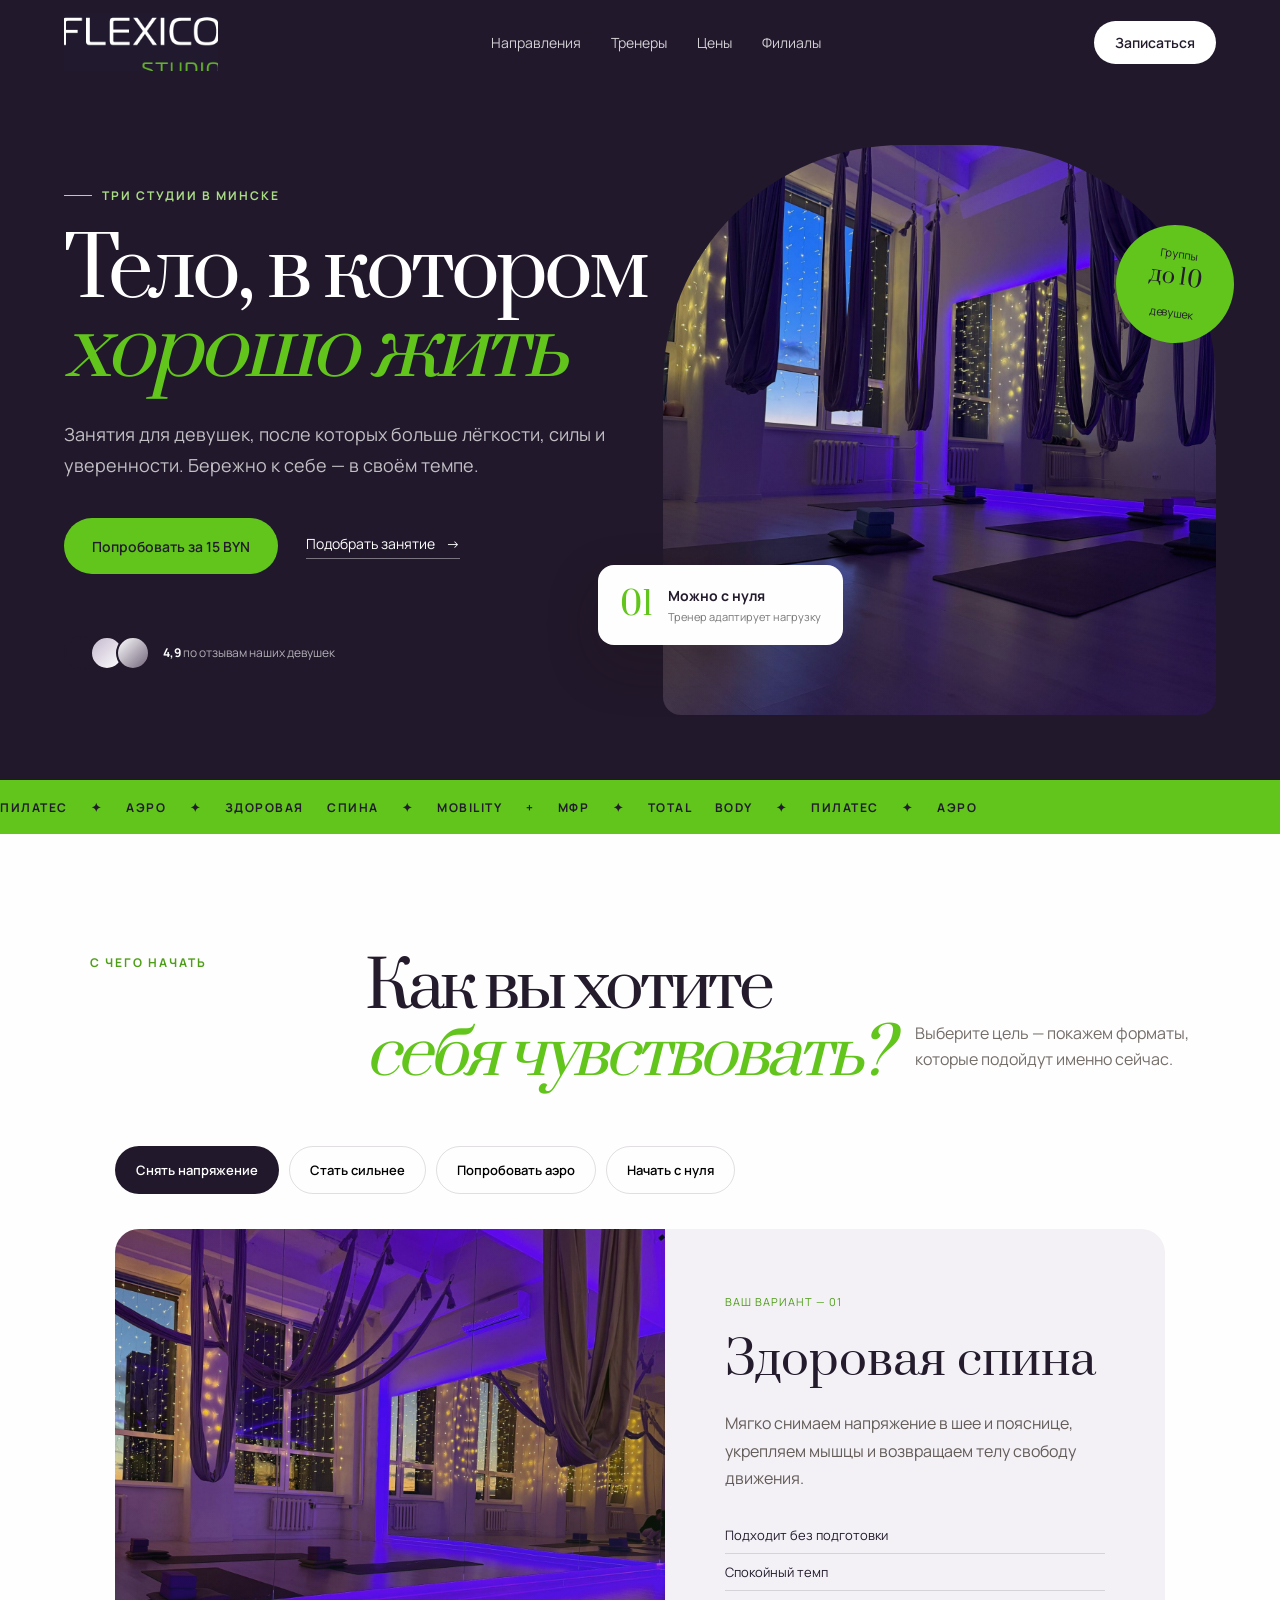
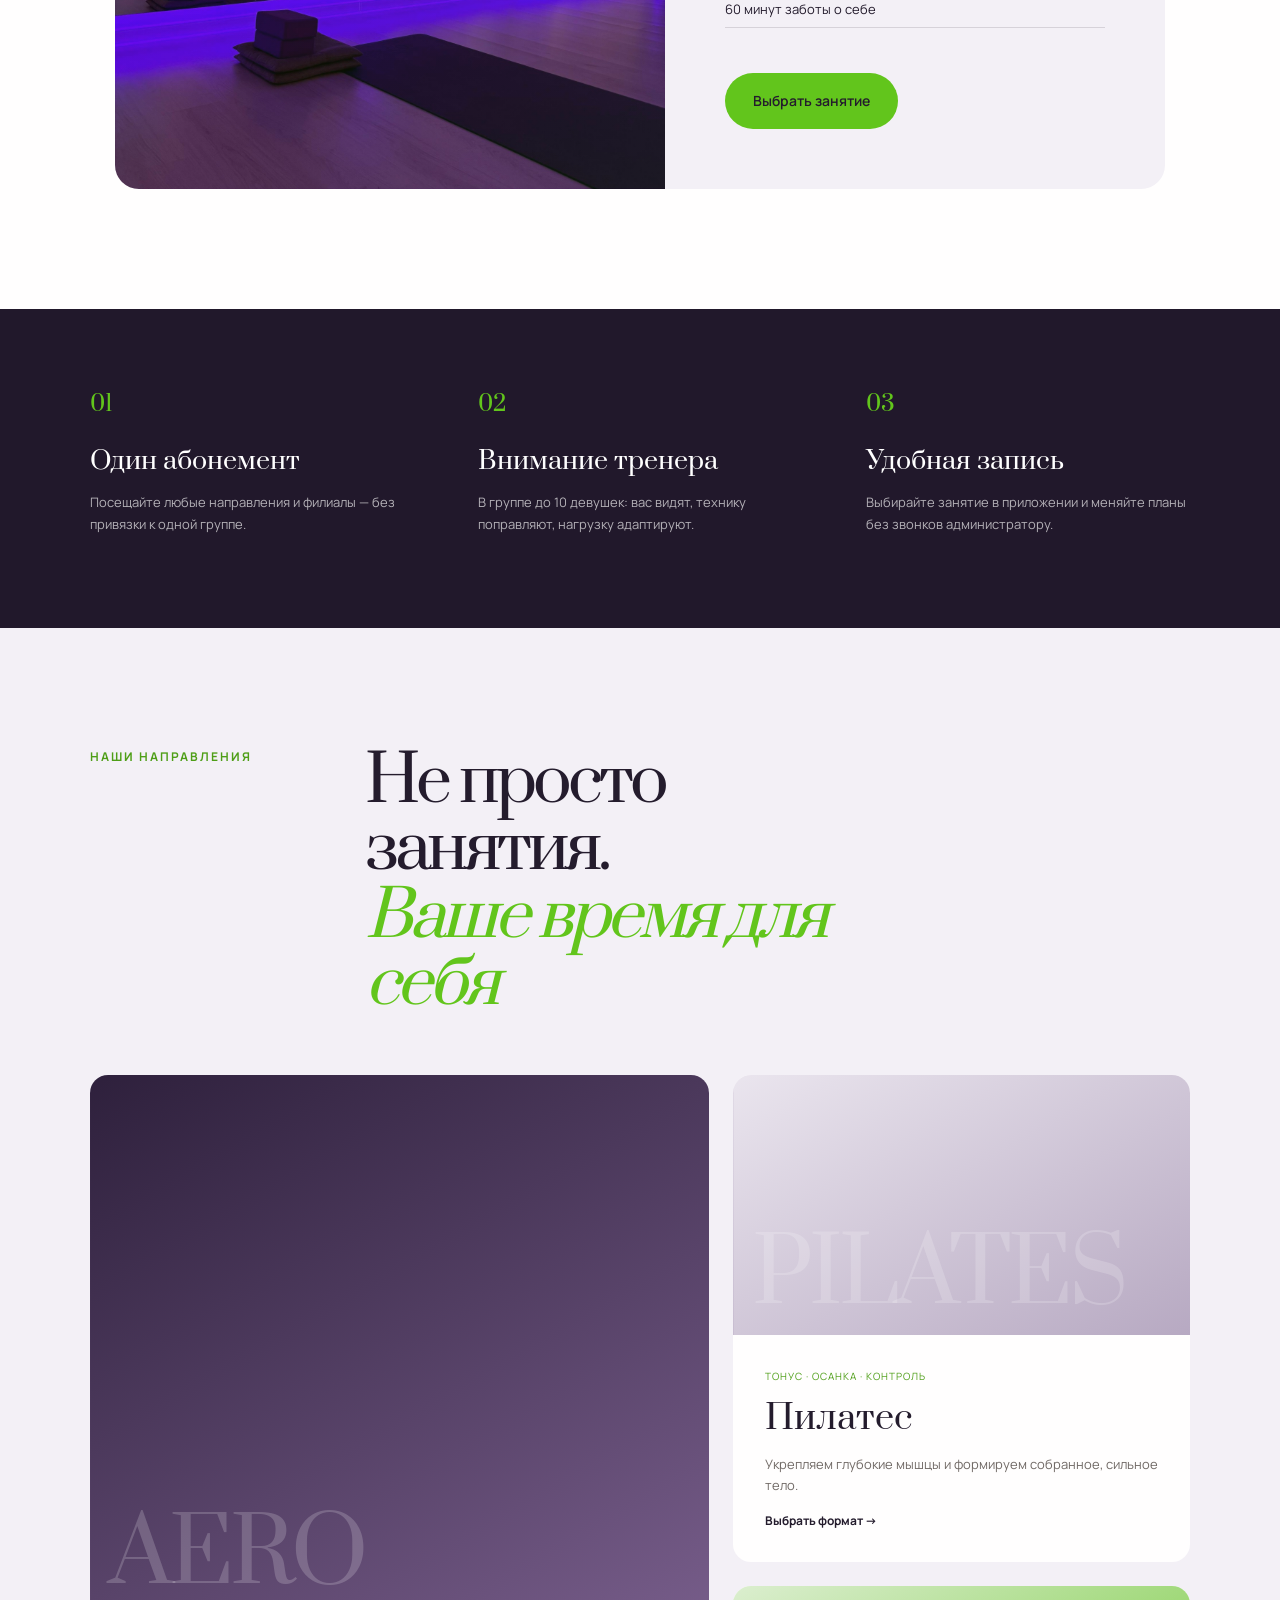
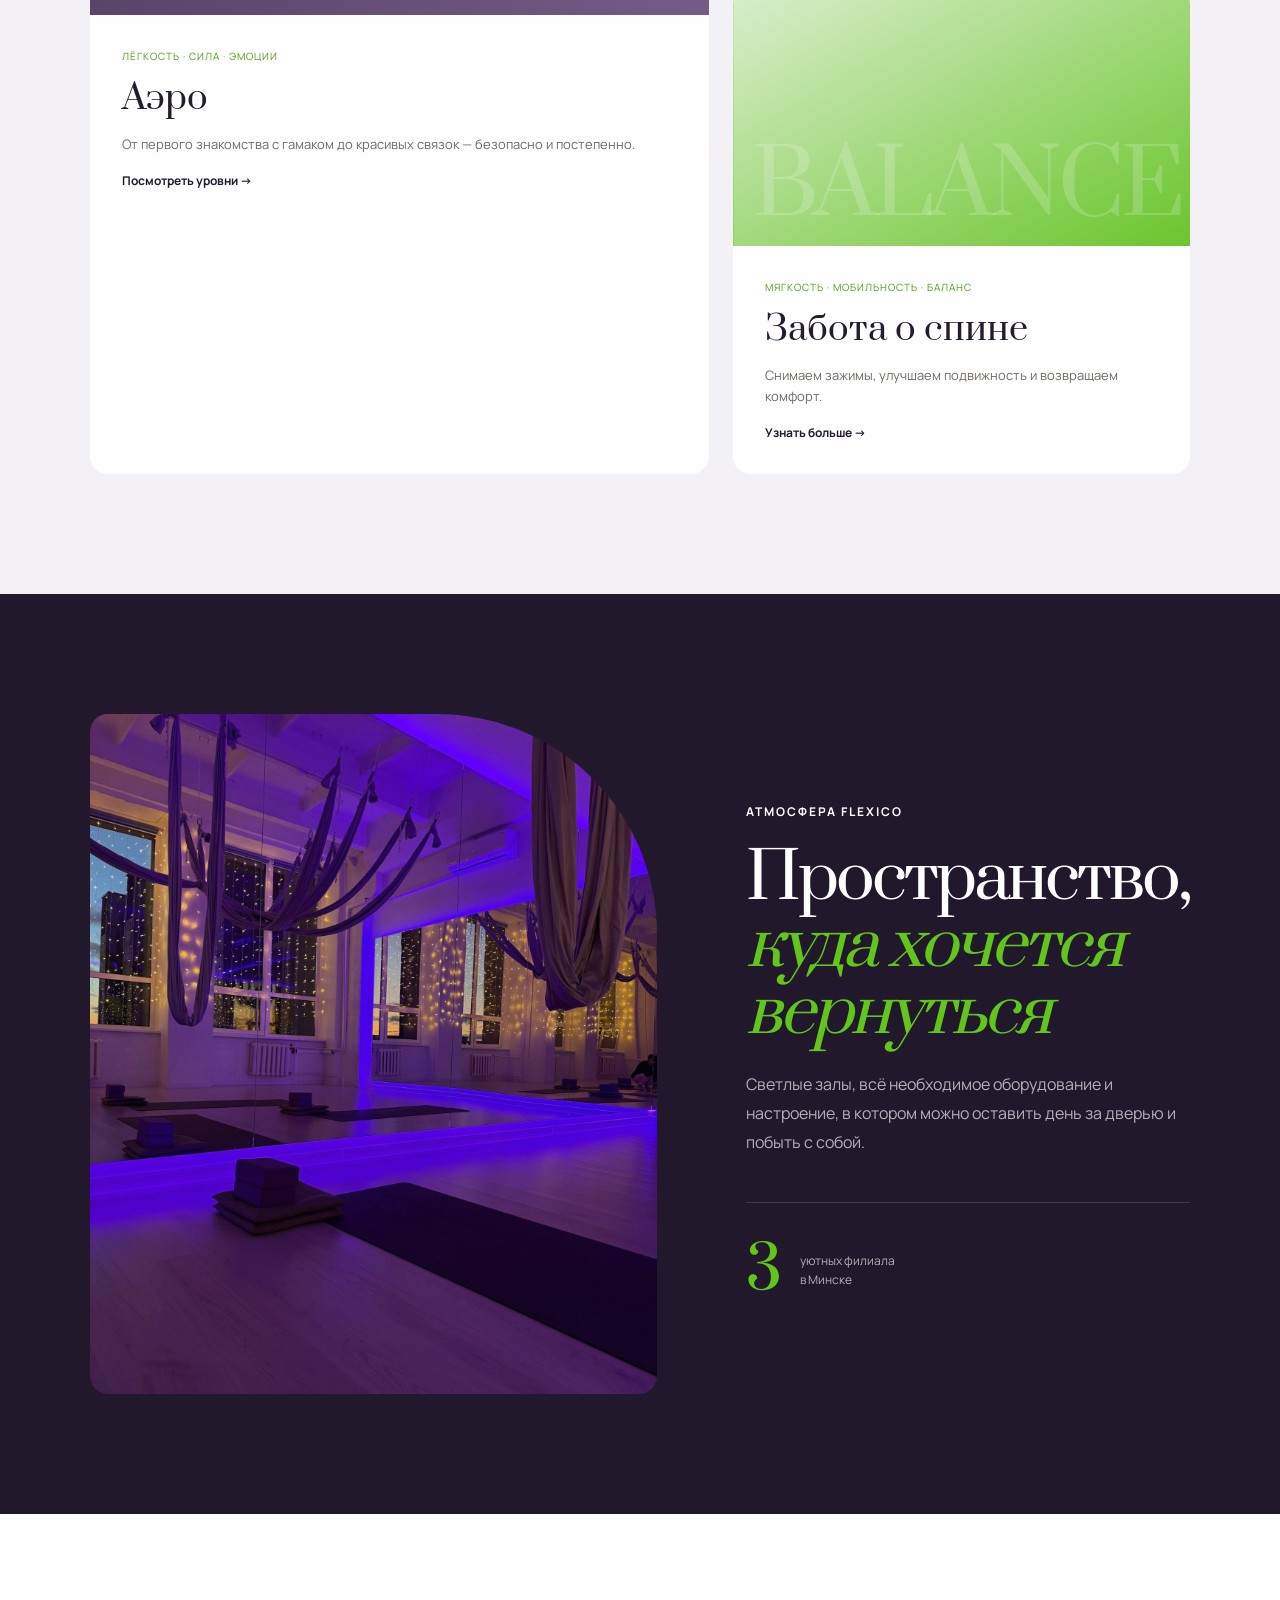
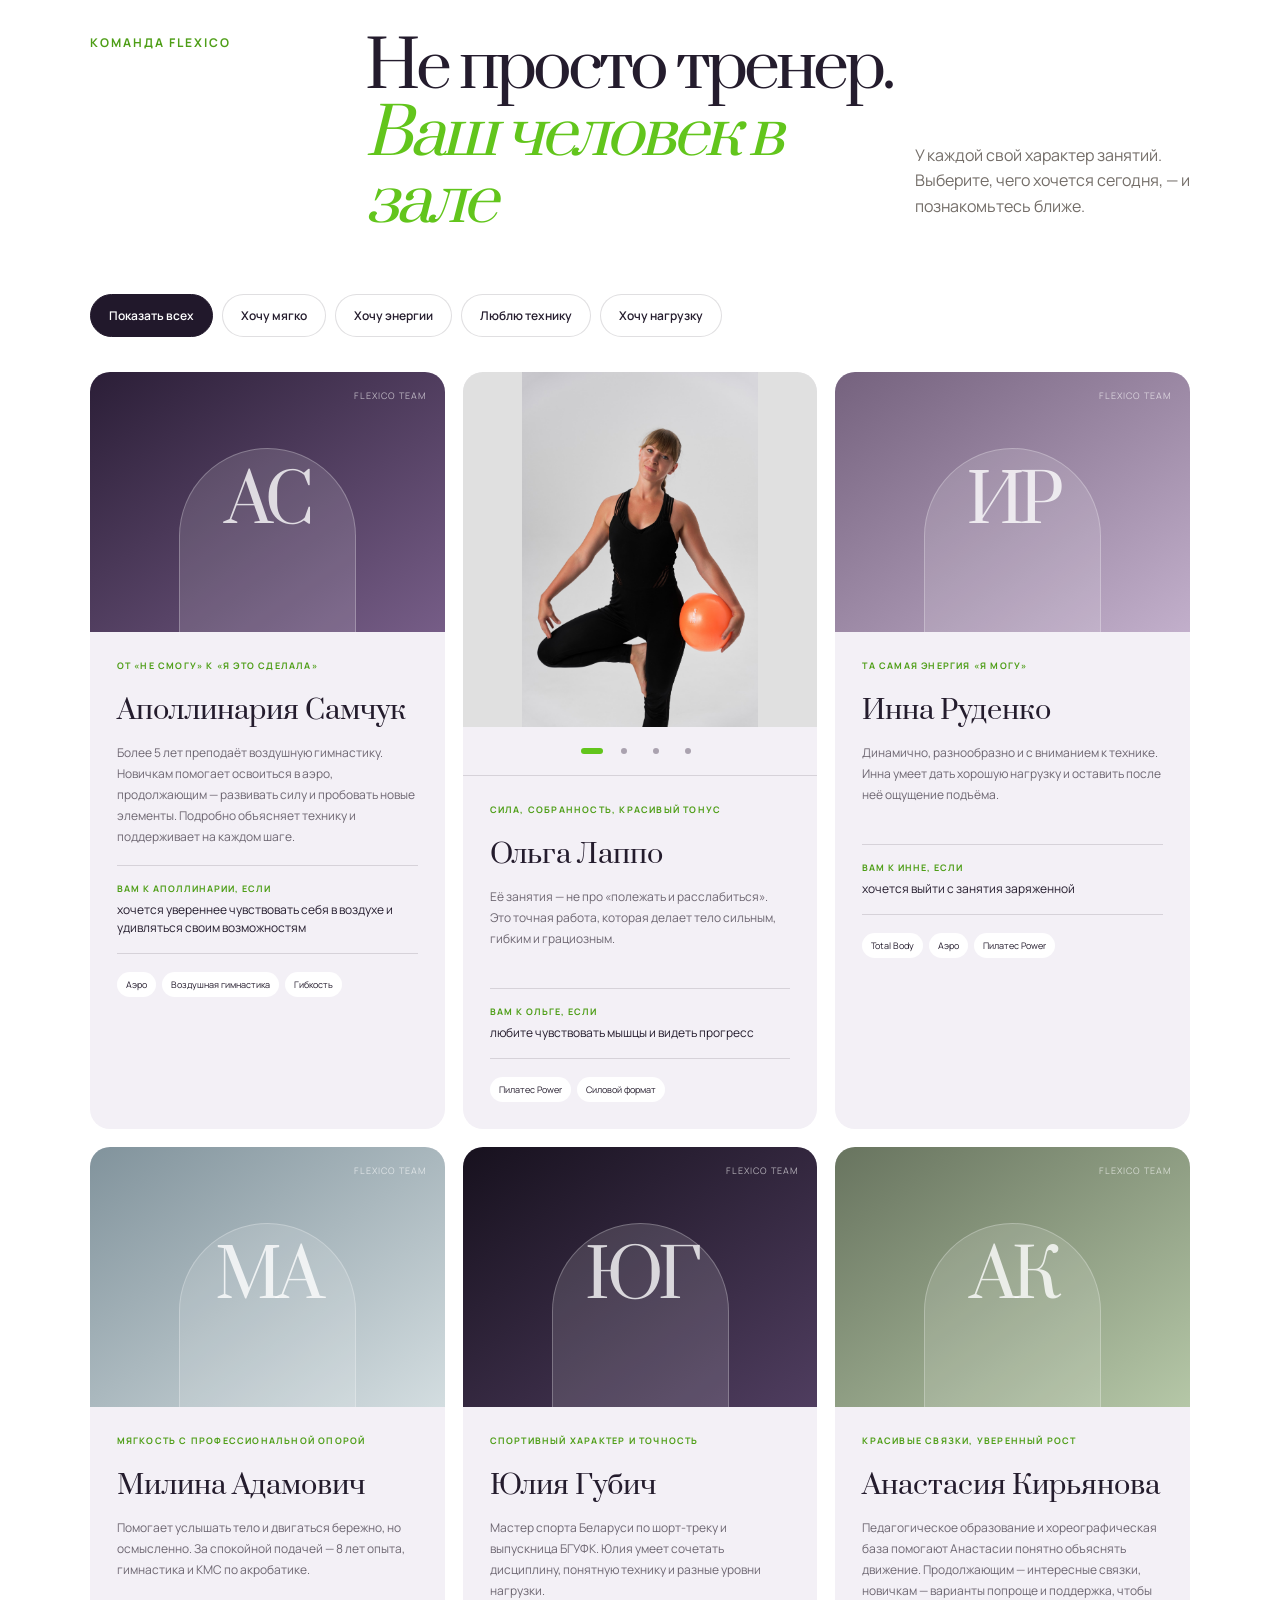
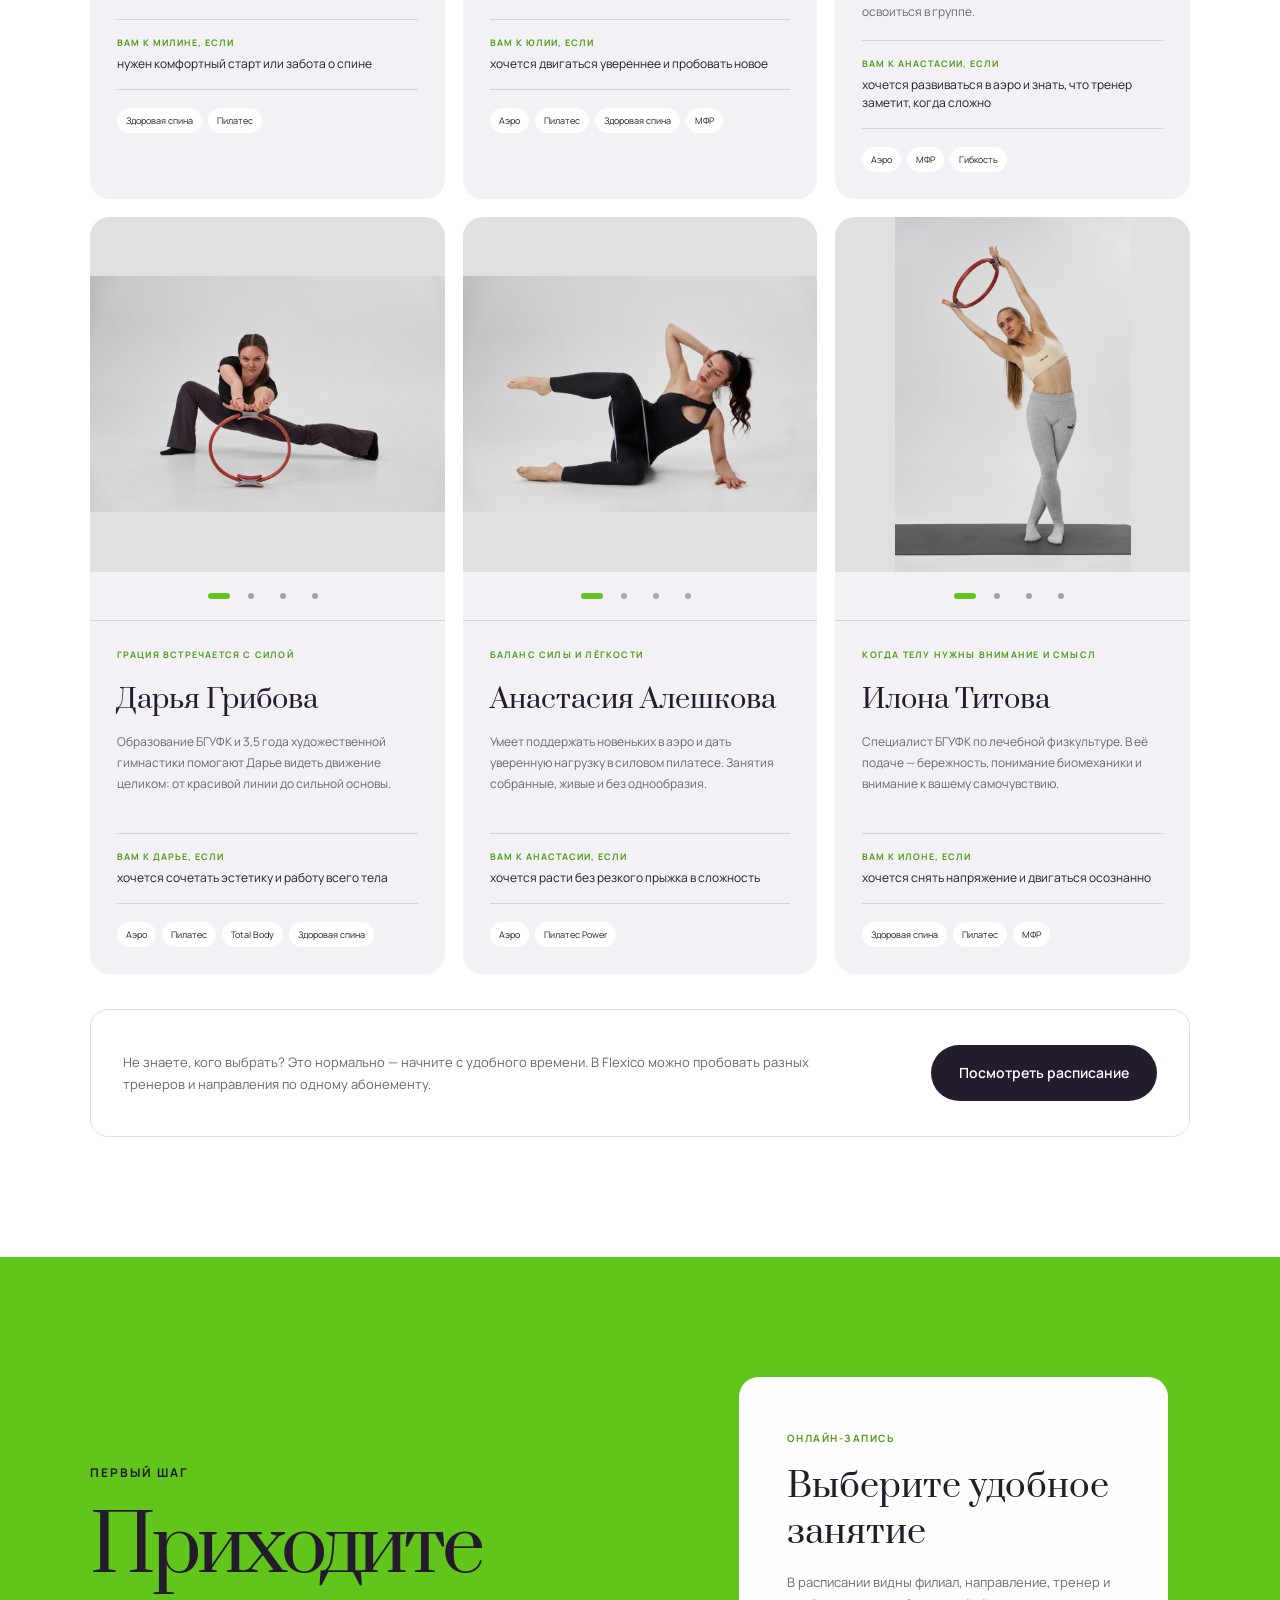
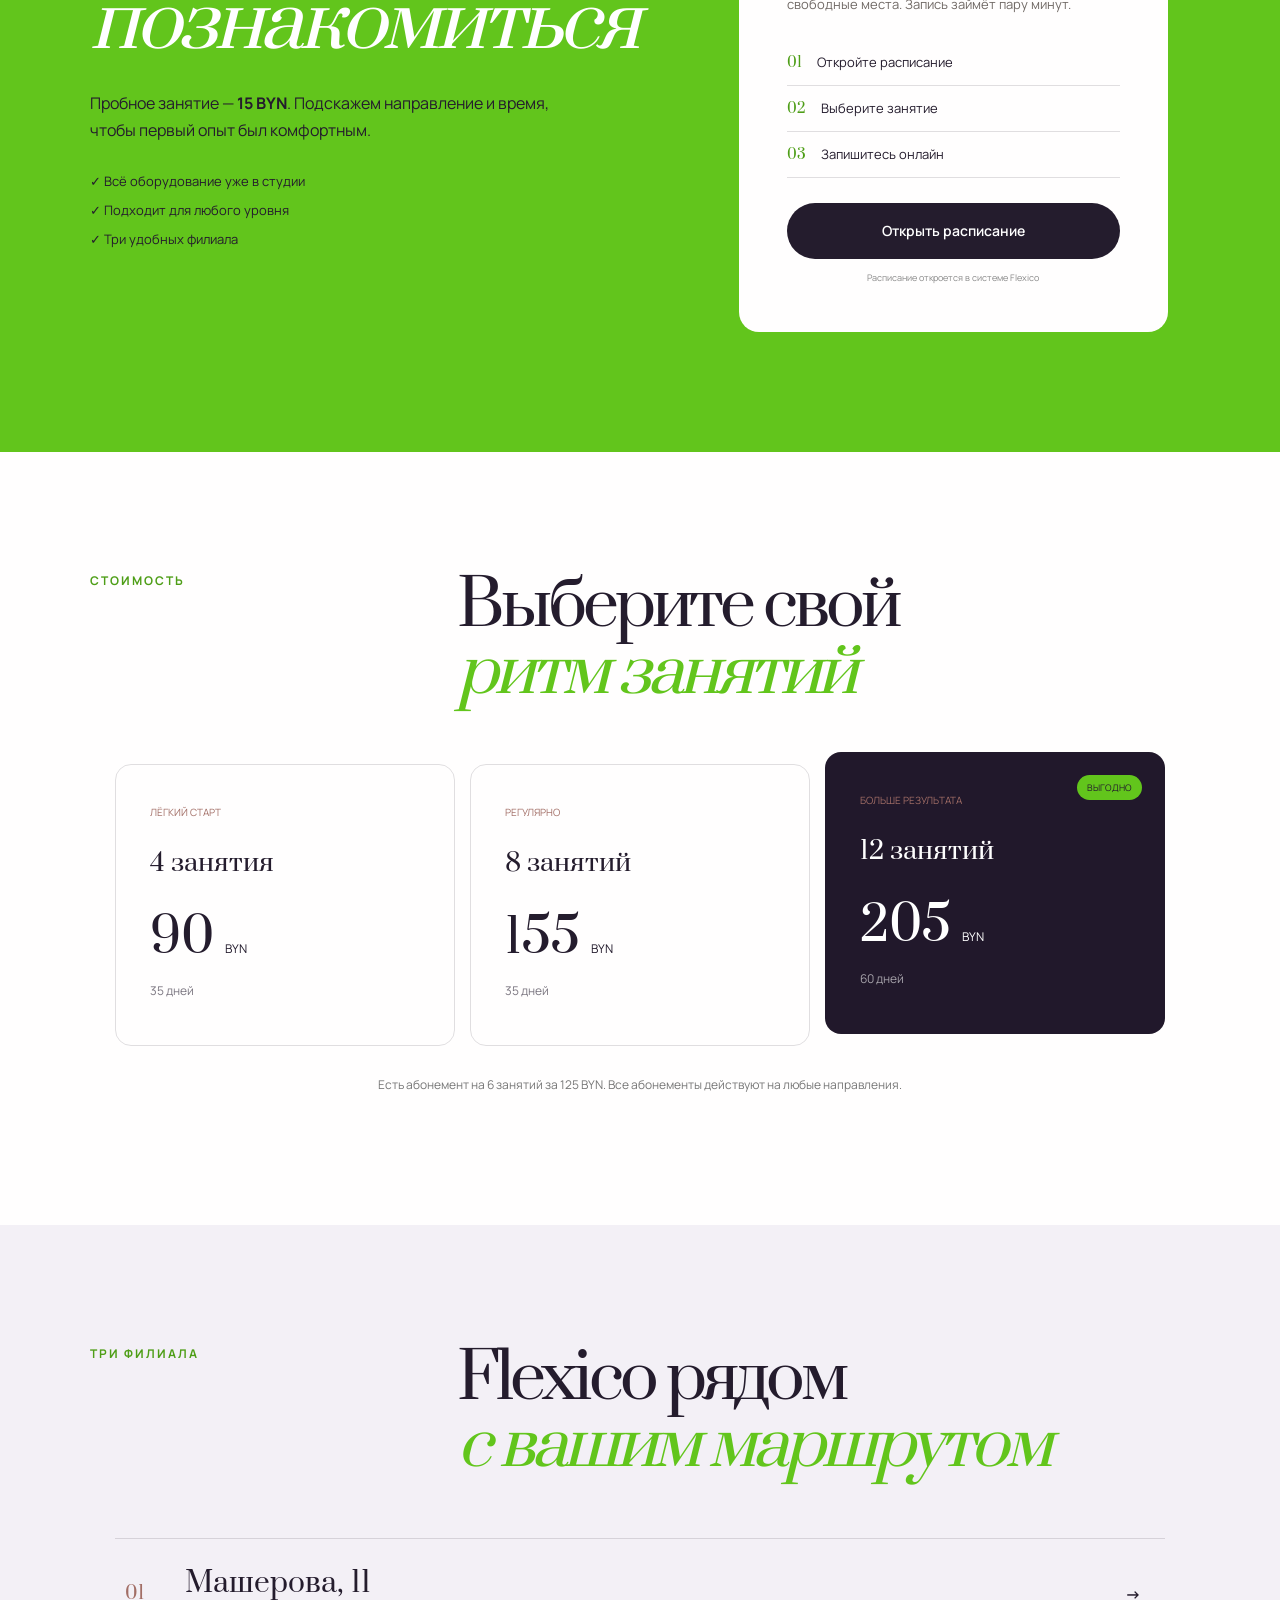
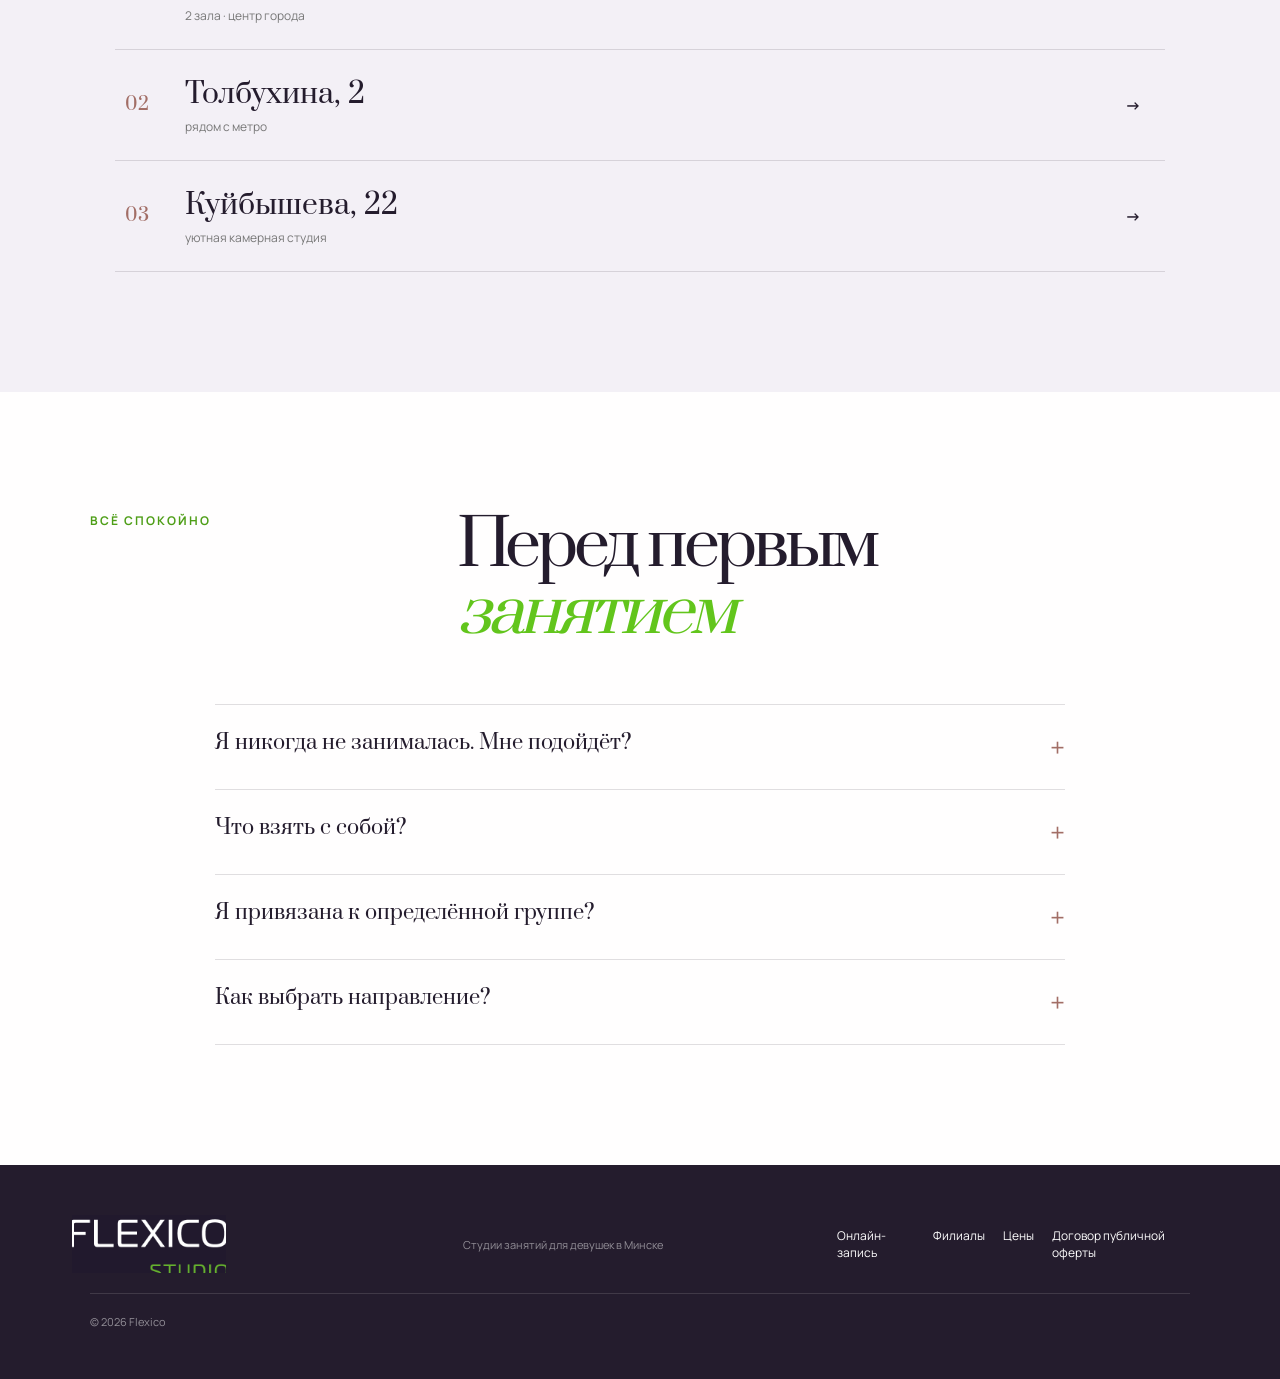
==== commit bbcf3704: "Add files via upload" ====
--- a/index.html
+++ b/index.html
@@ -16,7 +16,7 @@
   <link rel="preconnect" href="https://fonts.googleapis.com">
   <link rel="preconnect" href="https://fonts.gstatic.com" crossorigin>
   <link href="https://fonts.googleapis.com/css2?family=Manrope:wght@400;500;600;700&family=Prata&display=swap" rel="stylesheet">
-  <link rel="stylesheet" href="styles.css" />
+  <link rel="stylesheet" href="styles.css?v=trainer-square-2" />
 </head>
 <body>
   <header class="header">
@@ -95,7 +95,7 @@
           <div class="trainer-info"><span class="trainer-vibe">От «не смогу» к «я это сделала»</span><h3>Аполлинария Самчук</h3><p>Более 5 лет преподаёт воздушную гимнастику. Новичкам помогает освоиться в аэро, продолжающим — развивать силу и пробовать новые элементы. Подробно объясняет технику и поддерживает на каждом шаге.</p><div class="trainer-for"><b>Вам к Аполлинарии, если</b><span>хочется увереннее чувствовать себя в воздухе и удивляться своим возможностям</span></div><div class="trainer-tags"><span>Аэро</span><span>Воздушная гимнастика</span><span>Гибкость</span></div></div>
         </article>
         <article class="trainer-card reveal" data-moods="power technique">
-          <div class="trainer-carousel" role="region" aria-roledescription="карусель" aria-label="Фото: Ольга Лаппо"><div class="trainer-track" tabindex="0" aria-label="Листать фотографии стрелками"><div class="trainer-slide" role="group" aria-label="1 из 4"><img src="upload/trainers/olga-lappo-0902.jpg" alt="Ольга Лаппо с мячом для пилатеса" width="1365" height="2048" loading="lazy" decoding="async"></div><div class="trainer-slide" role="group" aria-label="2 из 4"><img src="upload/trainers/olga-lappo-0950.jpg" alt="Ольга сидит рядом с мячом для пилатеса" loading="lazy" width="1365" height="2048"></div><div class="trainer-slide" role="group" aria-label="3 из 4"><img src="upload/trainers/olga-lappo-0888.jpg" alt="Ольга показывает упражнение на баланс с мячом" loading="lazy" width="2048" height="1365"></div><div class="trainer-slide" role="group" aria-label="4 из 4"><img src="upload/trainers/olga-lappo-1005.jpg" alt="Ольга выполняет упражнение с эластичной лентой" loading="lazy" width="2048" height="1365"></div></div><div class="trainer-controls" hidden><button type="button" class="trainer-arrow" data-step="-1" aria-label="Предыдущее фото">←</button><div class="trainer-dots"><button type="button" class="trainer-dot" aria-label="Фото 1: Ольга Лаппо" aria-pressed="true" data-slide="0"></button><button type="button" class="trainer-dot" aria-label="Фото 2: Ольга Лаппо" aria-pressed="false" data-slide="1"></button><button type="button" class="trainer-dot" aria-label="Фото 3: Ольга Лаппо" aria-pressed="false" data-slide="2"></button><button type="button" class="trainer-dot" aria-label="Фото 4: Ольга Лаппо" aria-pressed="false" data-slide="3"></button></div><button type="button" class="trainer-arrow" data-step="1" aria-label="Следующее фото">→</button></div></div>
+          <div class="trainer-carousel" role="region" aria-roledescription="карусель" aria-label="Фото: Ольга Лаппо"><div class="trainer-track" tabindex="0" aria-label="Листать фотографии стрелками"><div class="trainer-slide" role="group" aria-label="1 из 4"><img src="upload/trainers/olga-lappo-0902.jpg" alt="Ольга Лаппо с мячом для пилатеса" width="1365" height="2048" loading="lazy" decoding="async"></div><div class="trainer-slide" role="group" aria-label="2 из 4"><img src="upload/trainers/olga-lappo-0950.jpg" alt="Ольга сидит рядом с мячом для пилатеса" loading="lazy" width="1365" height="2048"></div><div class="trainer-slide" role="group" aria-label="3 из 4"><img src="upload/trainers/olga-lappo-0888.jpg" alt="Ольга показывает упражнение на баланс с мячом" loading="lazy" width="2048" height="1365"></div><div class="trainer-slide" role="group" aria-label="4 из 4"><img src="upload/trainers/olga-lappo-1005.jpg" alt="Ольга выполняет упражнение с эластичной лентой" loading="lazy" width="2048" height="1365"></div></div><div class="trainer-controls" hidden><div class="trainer-dots"><button type="button" class="trainer-dot" aria-label="Фото 1: Ольга Лаппо" aria-pressed="true" data-slide="0"></button><button type="button" class="trainer-dot" aria-label="Фото 2: Ольга Лаппо" aria-pressed="false" data-slide="1"></button><button type="button" class="trainer-dot" aria-label="Фото 3: Ольга Лаппо" aria-pressed="false" data-slide="2"></button><button type="button" class="trainer-dot" aria-label="Фото 4: Ольга Лаппо" aria-pressed="false" data-slide="3"></button></div></div></div>
           <div class="trainer-info"><span class="trainer-vibe">Сила, собранность, красивый тонус</span><h3>Ольга Лаппо</h3><p>Её занятия — не про «полежать и расслабиться». Это точная работа, которая делает тело сильным, гибким и грациозным.</p><div class="trainer-for"><b>Вам к Ольге, если</b><span>любите чувствовать мышцы и видеть прогресс</span></div><div class="trainer-tags"><span>Пилатес Power</span><span>Силовой формат</span></div></div>
         </article>
         <article class="trainer-card reveal" data-moods="energy power">
@@ -115,15 +115,15 @@
           <div class="trainer-info"><span class="trainer-vibe">Красивые связки, уверенный рост</span><h3>Анастасия Кирьянова</h3><p>Педагогическое образование и хореографическая база помогают Анастасии понятно объяснять движение. Продолжающим — интересные связки, новичкам — варианты попроще и поддержка, чтобы освоиться в группе.</p><div class="trainer-for"><b>Вам к Анастасии, если</b><span>хочется развиваться в аэро и знать, что тренер заметит, когда сложно</span></div><div class="trainer-tags"><span>Аэро</span><span>МФР</span><span>Гибкость</span></div></div>
         </article>
         <article class="trainer-card reveal" data-moods="energy technique power">
-          <div class="trainer-carousel" role="region" aria-roledescription="карусель" aria-label="Фото: Дарья Грибова"><div class="trainer-track" tabindex="0" aria-label="Листать фотографии стрелками"><div class="trainer-slide" role="group" aria-label="1 из 4"><img src="upload/trainers/darya-gribova-1594.jpg" alt="Дарья Грибова в боковом выпаде с кольцом для пилатеса, взгляд в камеру" width="2048" height="1365" loading="lazy" decoding="async"></div><div class="trainer-slide" role="group" aria-label="2 из 4"><img src="upload/trainers/darya-gribova-1586.jpg" alt="Дарья сидит с кольцом для пилатеса в поднятых руках" width="1365" height="2048" loading="lazy" decoding="async"></div><div class="trainer-slide" role="group" aria-label="3 из 4"><img src="upload/trainers/darya-gribova-1507.jpg" alt="Дарья выполняет баланс на одной ноге с мячом в вытянутых руках" width="2048" height="1365" loading="lazy" decoding="async"></div><div class="trainer-slide" role="group" aria-label="4 из 4"><img src="upload/trainers/darya-gribova-1543.jpg" alt="Дарья выполняет выпад с поворотом корпуса и поднятой рукой" width="2048" height="1365" loading="lazy" decoding="async"></div></div><div class="trainer-controls" hidden><button type="button" class="trainer-arrow" data-step="-1" aria-label="Предыдущее фото">←</button><div class="trainer-dots"><button type="button" class="trainer-dot" aria-label="Фото 1: Дарья Грибова" aria-pressed="true" data-slide="0"></button><button type="button" class="trainer-dot" aria-label="Фото 2: Дарья Грибова" aria-pressed="false" data-slide="1"></button><button type="button" class="trainer-dot" aria-label="Фото 3: Дарья Грибова" aria-pressed="false" data-slide="2"></button><button type="button" class="trainer-dot" aria-label="Фото 4: Дарья Грибова" aria-pressed="false" data-slide="3"></button></div><button type="button" class="trainer-arrow" data-step="1" aria-label="Следующее фото">→</button></div></div>
+          <div class="trainer-carousel" role="region" aria-roledescription="карусель" aria-label="Фото: Дарья Грибова"><div class="trainer-track" tabindex="0" aria-label="Листать фотографии стрелками"><div class="trainer-slide" role="group" aria-label="1 из 4"><img src="upload/trainers/darya-gribova-1594.jpg" alt="Дарья Грибова в боковом выпаде с кольцом для пилатеса, взгляд в камеру" width="2048" height="1365" loading="lazy" decoding="async"></div><div class="trainer-slide" role="group" aria-label="2 из 4"><img src="upload/trainers/darya-gribova-1586.jpg" alt="Дарья сидит с кольцом для пилатеса в поднятых руках" width="1365" height="2048" loading="lazy" decoding="async"></div><div class="trainer-slide" role="group" aria-label="3 из 4"><img src="upload/trainers/darya-gribova-1507.jpg" alt="Дарья выполняет баланс на одной ноге с мячом в вытянутых руках" width="2048" height="1365" loading="lazy" decoding="async"></div><div class="trainer-slide" role="group" aria-label="4 из 4"><img src="upload/trainers/darya-gribova-1543.jpg" alt="Дарья выполняет выпад с поворотом корпуса и поднятой рукой" width="2048" height="1365" loading="lazy" decoding="async"></div></div><div class="trainer-controls" hidden><div class="trainer-dots"><button type="button" class="trainer-dot" aria-label="Фото 1: Дарья Грибова" aria-pressed="true" data-slide="0"></button><button type="button" class="trainer-dot" aria-label="Фото 2: Дарья Грибова" aria-pressed="false" data-slide="1"></button><button type="button" class="trainer-dot" aria-label="Фото 3: Дарья Грибова" aria-pressed="false" data-slide="2"></button><button type="button" class="trainer-dot" aria-label="Фото 4: Дарья Грибова" aria-pressed="false" data-slide="3"></button></div></div></div>
           <div class="trainer-info"><span class="trainer-vibe">Грация встречается с силой</span><h3>Дарья Грибова</h3><p>Образование БГУФК и 3,5 года художественной гимнастики помогают Дарье видеть движение целиком: от красивой линии до сильной основы.</p><div class="trainer-for"><b>Вам к Дарье, если</b><span>хочется сочетать эстетику и работу всего тела</span></div><div class="trainer-tags"><span>Аэро</span><span>Пилатес</span><span>Total Body</span><span>Здоровая спина</span></div></div>
         </article>
         <article class="trainer-card reveal" data-moods="energy power technique">
-          <div class="trainer-carousel" role="region" aria-roledescription="карусель" aria-label="Фото: Анастасия Алешкова"><div class="trainer-track" tabindex="0" aria-label="Листать фотографии стрелками"><div class="trainer-slide" role="group" aria-label="1 из 4"><img src="upload/trainers/anastasia-aleshkova-1087.jpg" alt="Анастасия Алешкова выполняет упражнение лёжа на боку" width="2048" height="1365" loading="lazy" decoding="async"></div><div class="trainer-slide" role="group" aria-label="2 из 4"><img src="upload/trainers/anastasia-aleshkova-1046.jpg" alt="Анастасия выполняет планку с опорой на мяч" width="2048" height="1365" loading="lazy" decoding="async"></div><div class="trainer-slide" role="group" aria-label="3 из 4"><img src="upload/trainers/anastasia-aleshkova-1126.jpg" alt="Анастасия показывает упражнение на баланс с мячом" width="2048" height="1365" loading="lazy" decoding="async"></div><div class="trainer-slide" role="group" aria-label="4 из 4"><img src="upload/trainers/anastasia-aleshkova-1177.jpg" alt="Анастасия выполняет прогиб с опорой на блоки" width="1365" height="2047" loading="lazy" decoding="async"></div></div><div class="trainer-controls" hidden><button type="button" class="trainer-arrow" data-step="-1" aria-label="Предыдущее фото">←</button><div class="trainer-dots"><button type="button" class="trainer-dot" aria-label="Фото 1: Анастасия Алешкова" aria-pressed="true" data-slide="0"></button><button type="button" class="trainer-dot" aria-label="Фото 2: Анастасия Алешкова" aria-pressed="false" data-slide="1"></button><button type="button" class="trainer-dot" aria-label="Фото 3: Анастасия Алешкова" aria-pressed="false" data-slide="2"></button><button type="button" class="trainer-dot" aria-label="Фото 4: Анастасия Алешкова" aria-pressed="false" data-slide="3"></button></div><button type="button" class="trainer-arrow" data-step="1" aria-label="Следующее фото">→</button></div></div>
+          <div class="trainer-carousel" role="region" aria-roledescription="карусель" aria-label="Фото: Анастасия Алешкова"><div class="trainer-track" tabindex="0" aria-label="Листать фотографии стрелками"><div class="trainer-slide" role="group" aria-label="1 из 4"><img src="upload/trainers/anastasia-aleshkova-1087.jpg" alt="Анастасия Алешкова выполняет упражнение лёжа на боку" width="2048" height="1365" loading="lazy" decoding="async"></div><div class="trainer-slide" role="group" aria-label="2 из 4"><img src="upload/trainers/anastasia-aleshkova-1046.jpg" alt="Анастасия выполняет планку с опорой на мяч" width="2048" height="1365" loading="lazy" decoding="async"></div><div class="trainer-slide" role="group" aria-label="3 из 4"><img src="upload/trainers/anastasia-aleshkova-1126.jpg" alt="Анастасия показывает упражнение на баланс с мячом" width="2048" height="1365" loading="lazy" decoding="async"></div><div class="trainer-slide" role="group" aria-label="4 из 4"><img src="upload/trainers/anastasia-aleshkova-1177.jpg" alt="Анастасия выполняет прогиб с опорой на блоки" width="1365" height="2047" loading="lazy" decoding="async"></div></div><div class="trainer-controls" hidden><div class="trainer-dots"><button type="button" class="trainer-dot" aria-label="Фото 1: Анастасия Алешкова" aria-pressed="true" data-slide="0"></button><button type="button" class="trainer-dot" aria-label="Фото 2: Анастасия Алешкова" aria-pressed="false" data-slide="1"></button><button type="button" class="trainer-dot" aria-label="Фото 3: Анастасия Алешкова" aria-pressed="false" data-slide="2"></button><button type="button" class="trainer-dot" aria-label="Фото 4: Анастасия Алешкова" aria-pressed="false" data-slide="3"></button></div></div></div>
           <div class="trainer-info"><span class="trainer-vibe">Баланс силы и лёгкости</span><h3>Анастасия Алешкова</h3><p>Умеет поддержать новеньких в аэро и дать уверенную нагрузку в силовом пилатесе. Занятия собранные, живые и без однообразия.</p><div class="trainer-for"><b>Вам к Анастасии, если</b><span>хочется расти без резкого прыжка в сложность</span></div><div class="trainer-tags"><span>Аэро</span><span>Пилатес Power</span></div></div>
         </article>
         <article class="trainer-card reveal" data-moods="soft technique">
-          <div class="trainer-carousel" role="region" aria-roledescription="карусель" aria-label="Фото: Илона Титова"><div class="trainer-track" tabindex="0" aria-label="Листать фотографии стрелками"><div class="trainer-slide" role="group" aria-label="1 из 4"><img src="upload/trainers/ilona-titova-1482.jpg" alt="Илона Титова выполняет боковой наклон с кольцом для пилатеса" width="1365" height="2048" loading="lazy" decoding="async"></div><div class="trainer-slide" role="group" aria-label="2 из 4"><img src="upload/trainers/ilona-titova-1417.jpg" alt="Илона показывает боковое вытяжение с опорой на мяч" width="1365" height="2048" loading="lazy" decoding="async"></div><div class="trainer-slide" role="group" aria-label="3 из 4"><img src="upload/trainers/ilona-titova-1436.jpg" alt="Илона выполняет упражнение на баланс с мячом" width="2048" height="1365" loading="lazy" decoding="async"></div><div class="trainer-slide" role="group" aria-label="4 из 4"><img src="upload/trainers/ilona-titova-1448.jpg" alt="Илона выполняет упражнение на коврике с мячом и гантелью" width="2048" height="1365" loading="lazy" decoding="async"></div></div><div class="trainer-controls" hidden><button type="button" class="trainer-arrow" data-step="-1" aria-label="Предыдущее фото">←</button><div class="trainer-dots"><button type="button" class="trainer-dot" aria-label="Фото 1: Илона Титова" aria-pressed="true" data-slide="0"></button><button type="button" class="trainer-dot" aria-label="Фото 2: Илона Титова" aria-pressed="false" data-slide="1"></button><button type="button" class="trainer-dot" aria-label="Фото 3: Илона Титова" aria-pressed="false" data-slide="2"></button><button type="button" class="trainer-dot" aria-label="Фото 4: Илона Титова" aria-pressed="false" data-slide="3"></button></div><button type="button" class="trainer-arrow" data-step="1" aria-label="Следующее фото">→</button></div></div>
+          <div class="trainer-carousel" role="region" aria-roledescription="карусель" aria-label="Фото: Илона Титова"><div class="trainer-track" tabindex="0" aria-label="Листать фотографии стрелками"><div class="trainer-slide" role="group" aria-label="1 из 4"><img src="upload/trainers/ilona-titova-1482.jpg" alt="Илона Титова выполняет боковой наклон с кольцом для пилатеса" width="1365" height="2048" loading="lazy" decoding="async"></div><div class="trainer-slide" role="group" aria-label="2 из 4"><img src="upload/trainers/ilona-titova-1417.jpg" alt="Илона показывает боковое вытяжение с опорой на мяч" width="1365" height="2048" loading="lazy" decoding="async"></div><div class="trainer-slide" role="group" aria-label="3 из 4"><img src="upload/trainers/ilona-titova-1436.jpg" alt="Илона выполняет упражнение на баланс с мячом" width="2048" height="1365" loading="lazy" decoding="async"></div><div class="trainer-slide" role="group" aria-label="4 из 4"><img src="upload/trainers/ilona-titova-1448.jpg" alt="Илона выполняет упражнение на коврике с мячом и гантелью" width="2048" height="1365" loading="lazy" decoding="async"></div></div><div class="trainer-controls" hidden><div class="trainer-dots"><button type="button" class="trainer-dot" aria-label="Фото 1: Илона Титова" aria-pressed="true" data-slide="0"></button><button type="button" class="trainer-dot" aria-label="Фото 2: Илона Титова" aria-pressed="false" data-slide="1"></button><button type="button" class="trainer-dot" aria-label="Фото 3: Илона Титова" aria-pressed="false" data-slide="2"></button><button type="button" class="trainer-dot" aria-label="Фото 4: Илона Титова" aria-pressed="false" data-slide="3"></button></div></div></div>
           <div class="trainer-info"><span class="trainer-vibe">Когда телу нужны внимание и смысл</span><h3>Илона Титова</h3><p>Специалист БГУФК по лечебной физкультуре. В её подаче — бережность, понимание биомеханики и внимание к вашему самочувствию.</p><div class="trainer-for"><b>Вам к Илоне, если</b><span>хочется снять напряжение и двигаться осознанно</span></div><div class="trainer-tags"><span>Здоровая спина</span><span>Пилатес</span><span>МФР</span></div></div>
         </article>
       </div>
@@ -173,6 +173,6 @@
   </main>
 
   <footer><a class="logo logo-image" href="#top" aria-label="Flexico"></a><p>Студии занятий для девушек в Минске</p><div><a href="https://flexicostudiogmailcom.impulsecrm.ru/widget/2" target="_blank" rel="noopener">Онлайн-запись</a><a href="#studios">Филиалы</a><a href="#prices">Цены</a><a href="offer.html">Договор публичной оферты</a></div><small>© 2026 Flexico</small></footer>
-  <script src="script.js"></script>
+  <script src="script.js?v=trainer-square-2"></script>
 </body>
 </html>
--- a/styles.css
+++ b/styles.css
@@ -20,17 +20,18 @@
 
 /* Trainer photo carousel */
 .trainer-carousel{background:#e0e0e0}
-.trainer-track{display:flex;overflow-x:auto;scroll-snap-type:x mandatory;scrollbar-width:none;overscroll-behavior-x:contain}
+.trainer-card{min-width:0}
+.trainer-track{width:100%;aspect-ratio:1/1;display:flex;overflow-x:auto;scroll-snap-type:x mandatory;scrollbar-width:none;overscroll-behavior-x:contain}
 .trainer-track::-webkit-scrollbar{display:none}
-.trainer-slide{flex:0 0 100%;min-width:0;aspect-ratio:4/3;scroll-snap-align:start;scroll-snap-stop:always;display:flex;align-items:center;justify-content:center}
-.trainer-slide img{display:block;width:100%;height:100%;object-fit:contain;user-select:none;-webkit-user-drag:none}
-.trainer-controls{display:flex;align-items:center;justify-content:space-between;padding:8px 16px;background:var(--cream);border-bottom:1px solid var(--line)}
+.trainer-slide{flex:0 0 100%;min-width:0;height:100%;position:relative;scroll-snap-align:start;scroll-snap-stop:always;display:flex;align-items:center;justify-content:center}
+.trainer-slide img{position:absolute;inset:0;display:block;width:100%;height:100%;max-width:100%;max-height:100%;object-fit:contain;object-position:center;user-select:none;-webkit-user-drag:none}
+.trainer-controls{display:flex;align-items:center;justify-content:center;padding:2px 16px;background:var(--cream);border-bottom:1px solid var(--line)}
 .trainer-controls[hidden]{display:none}
-.trainer-arrow{width:44px;height:44px;border:1px solid var(--line);border-radius:50%;background:transparent;color:var(--deep);font-size:22px;cursor:pointer;transition:background .2s}
-.trainer-arrow:hover{background:var(--deep);color:#fff}
 .trainer-dots{display:flex;align-items:center}
 .trainer-dot{width:32px;height:44px;border:0;background:transparent;cursor:pointer;display:grid;place-items:center;padding:0}
 .trainer-dot:before{content:'';width:6px;height:6px;border-radius:20px;background:#aaa2af;transition:width .2s,background .2s}
 .trainer-dot[aria-pressed="true"]:before{width:22px;background:#62c51c}
 .trainer-track:focus-visible,.trainer-controls button:focus-visible{outline:2px solid #62c51c;outline-offset:-3px}
-@media(prefers-reduced-motion:reduce){.trainer-card,.trainer-arrow,.trainer-dot:before{transition:none}}
+@media(prefers-reduced-motion:reduce){.trainer-card,
+/* Match placeholder cards to the same square photo frame. */
+.trainer-portrait{height:auto;aspect-ratio:1/1}
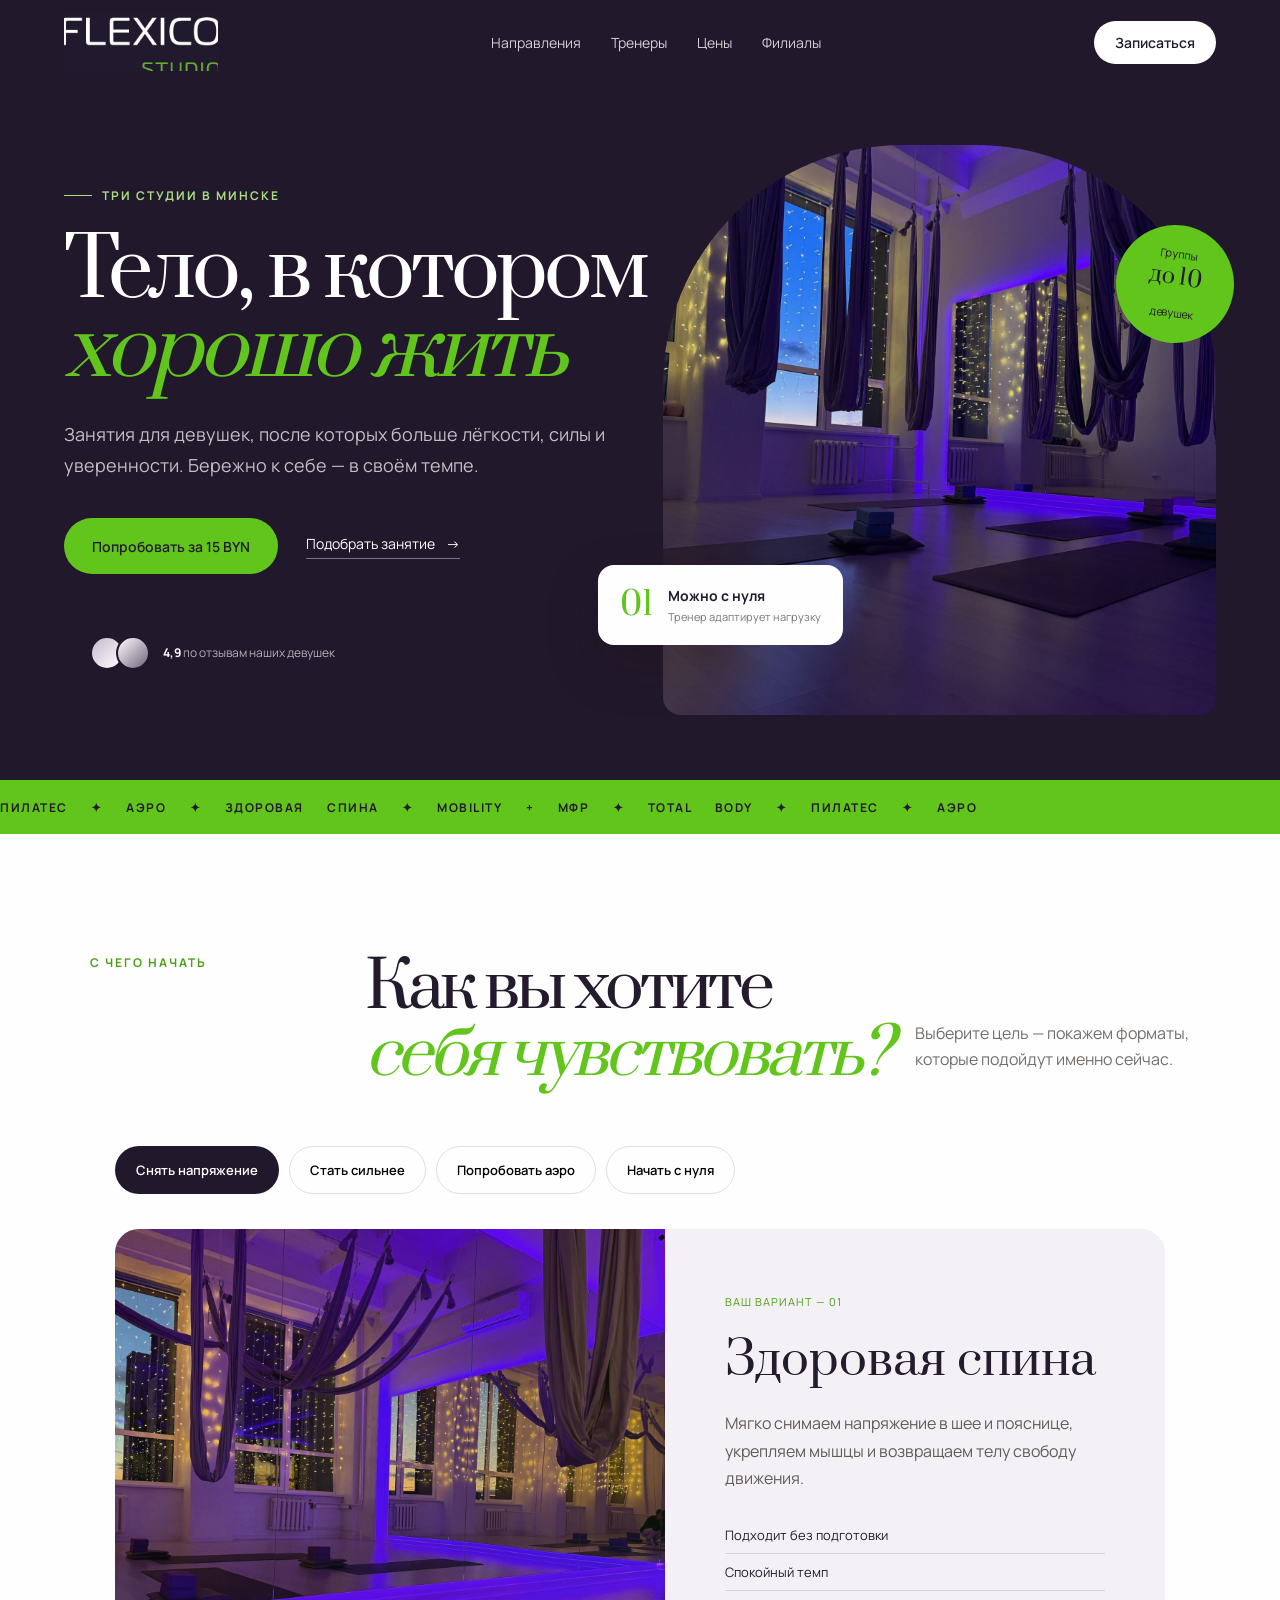
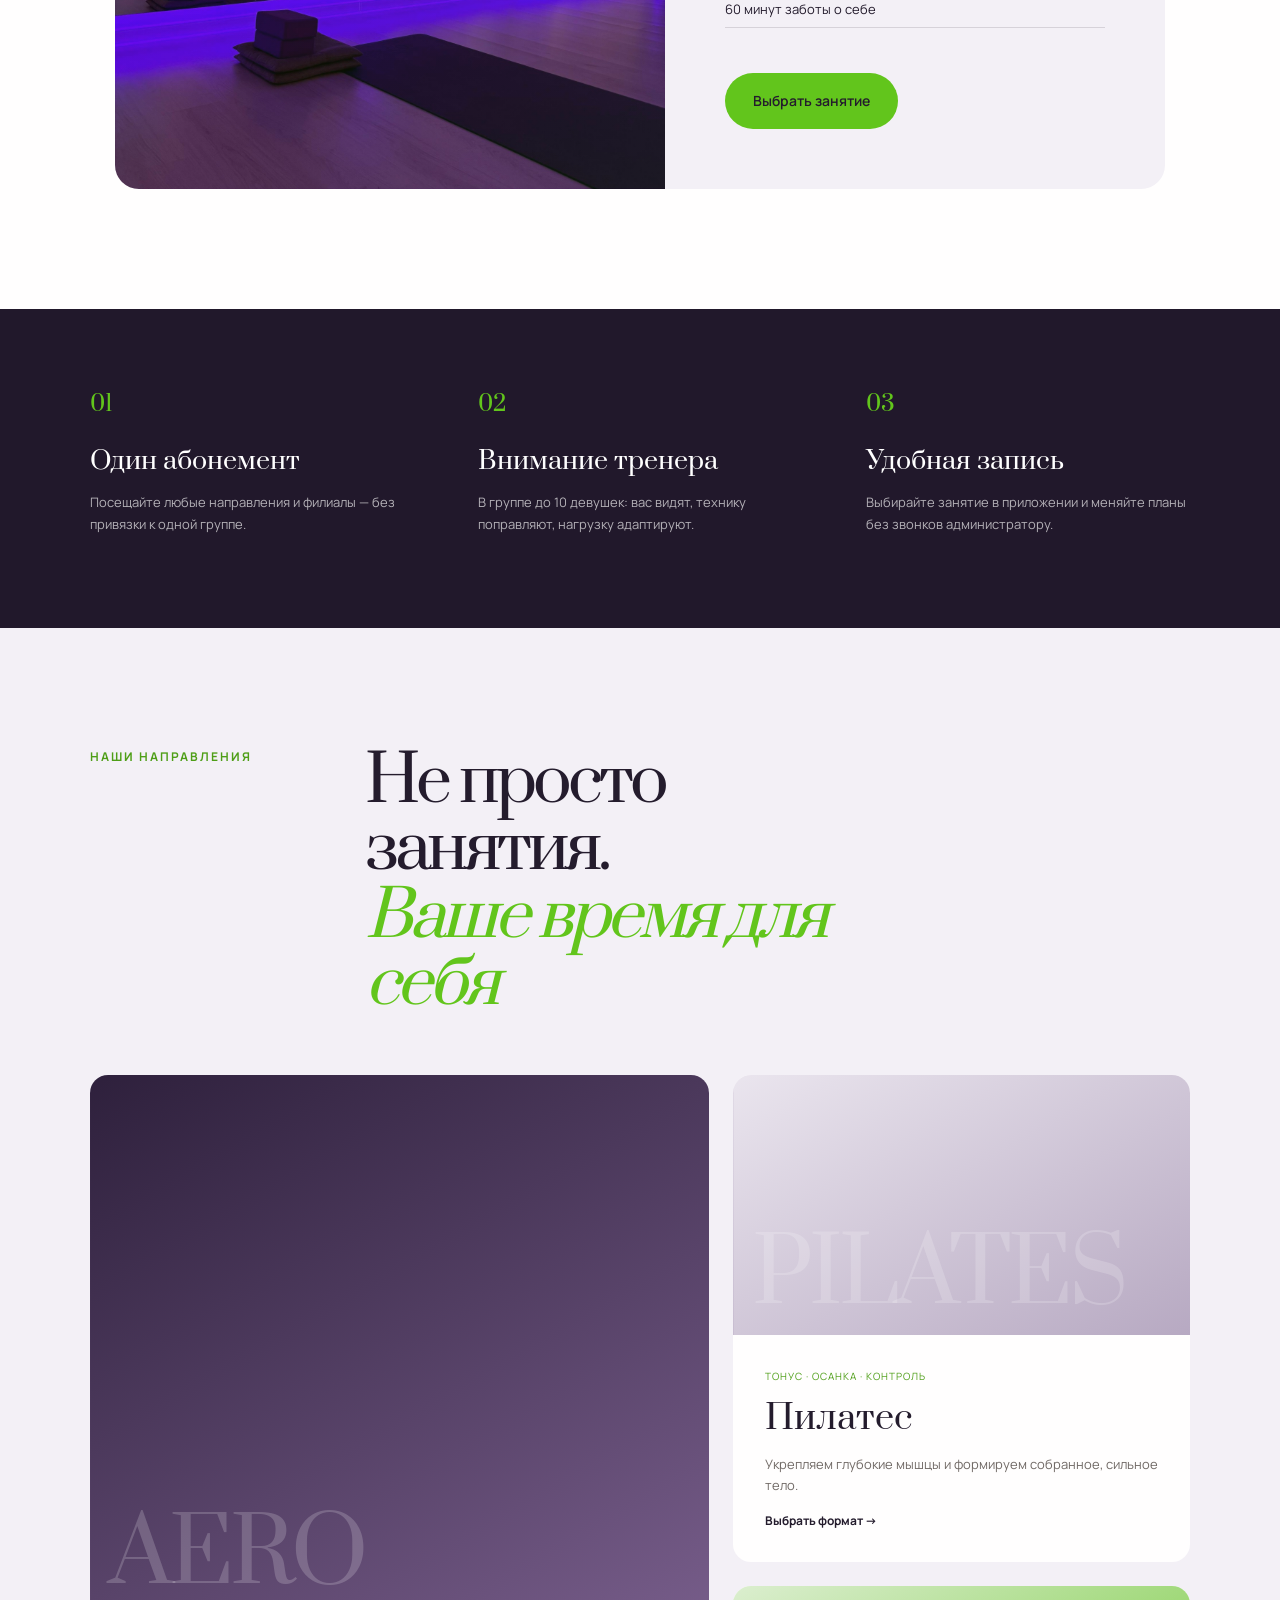
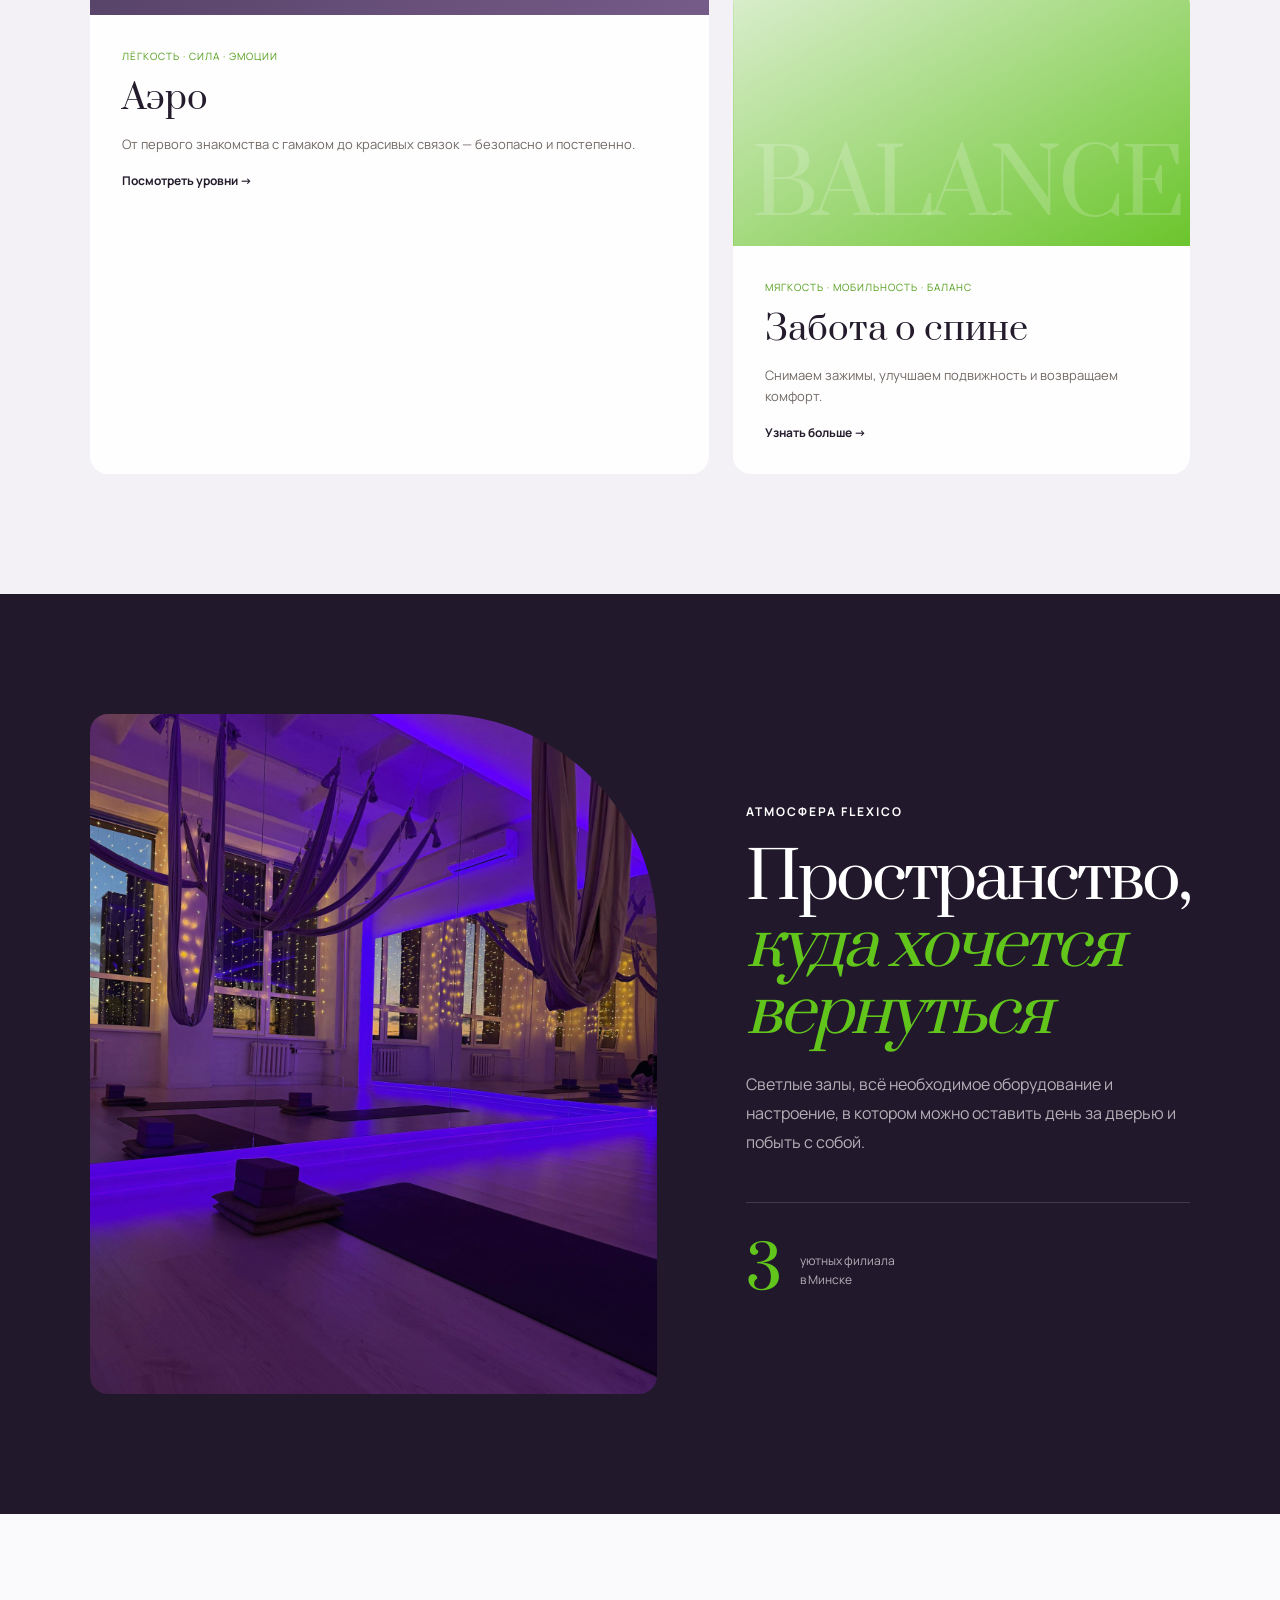
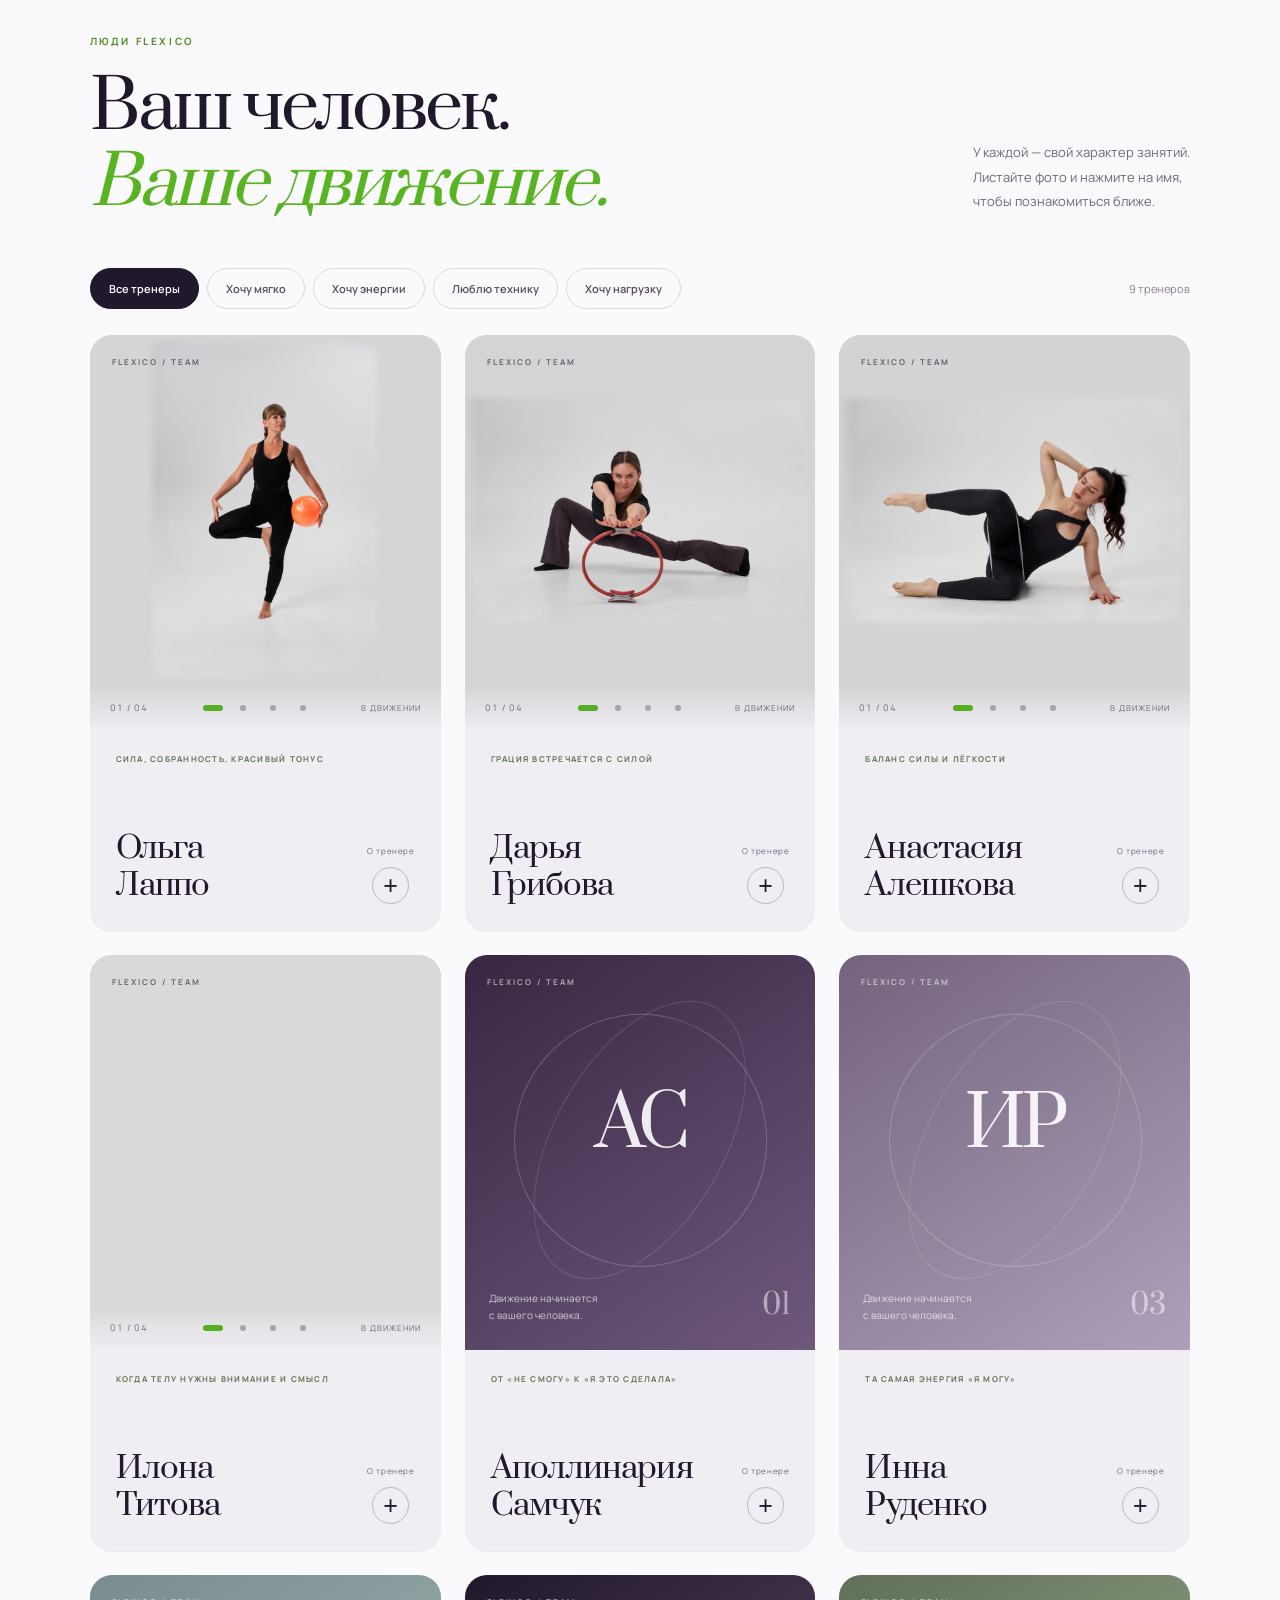
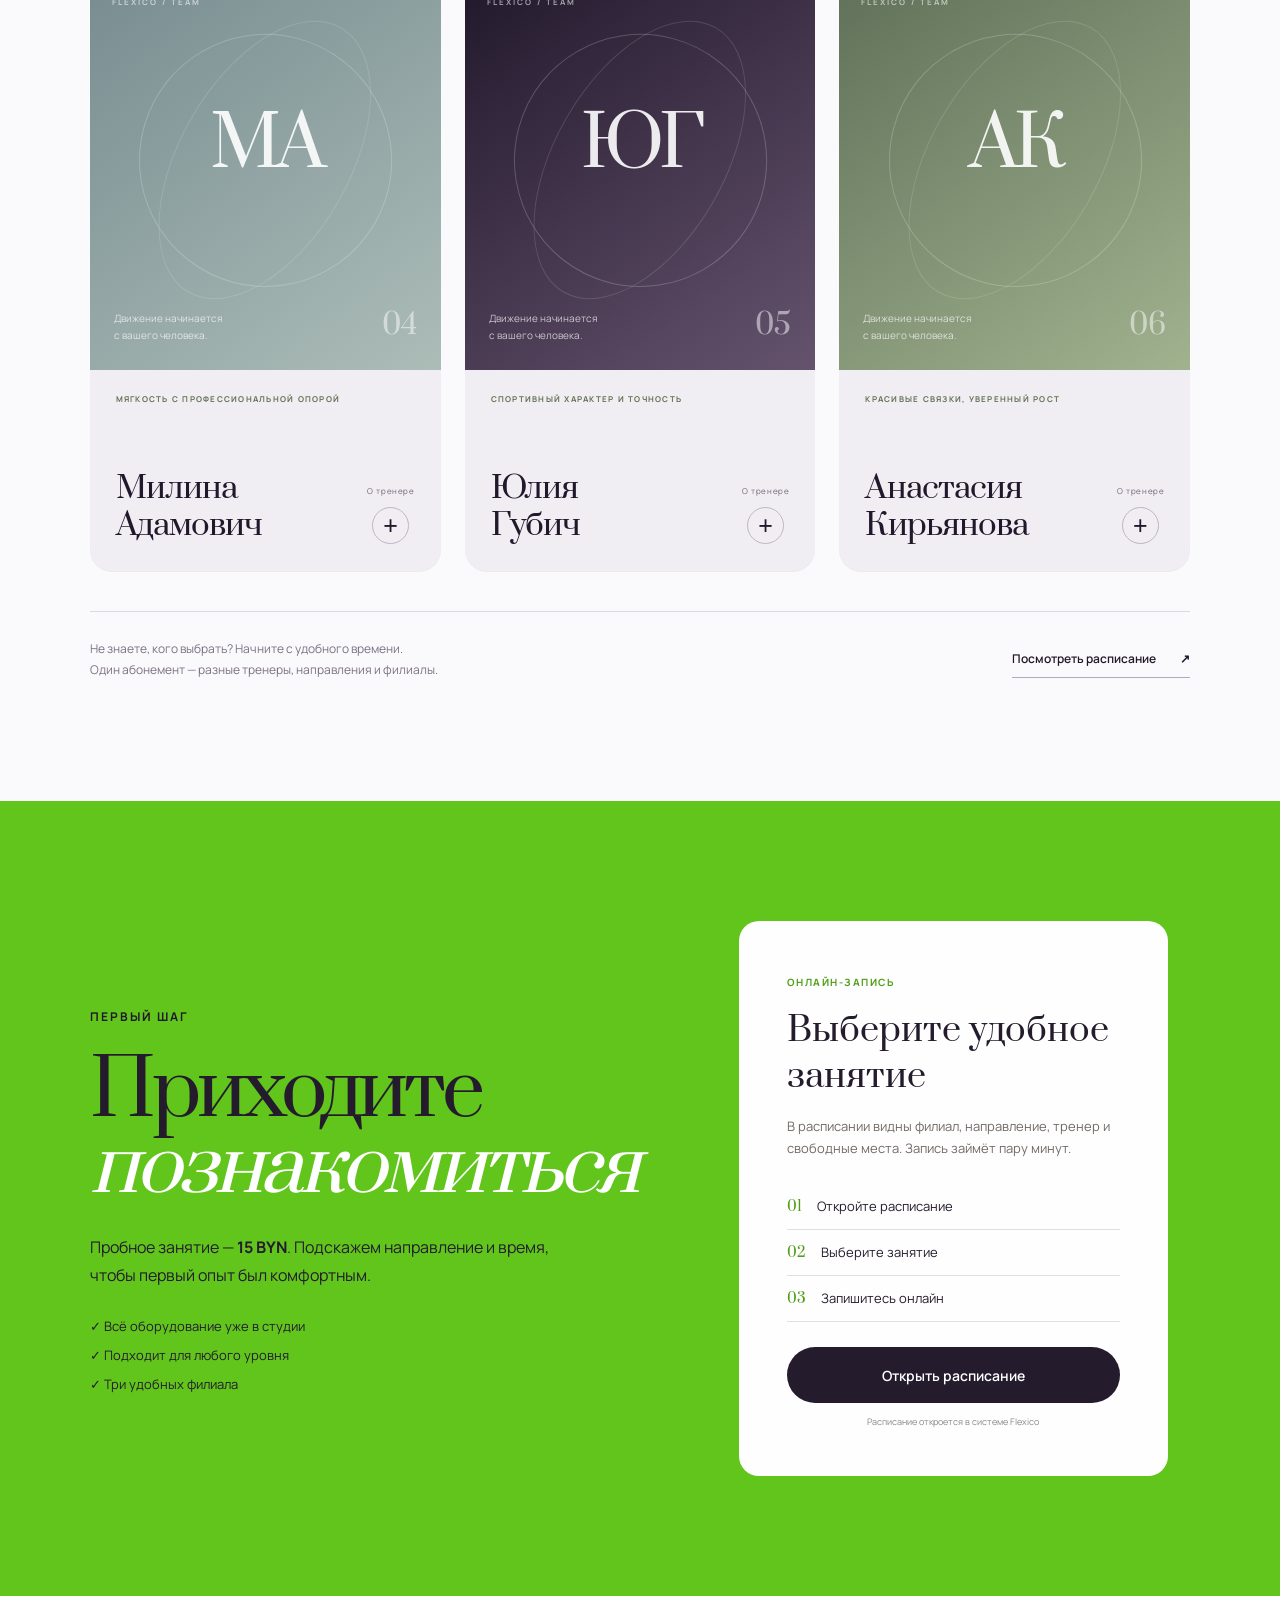
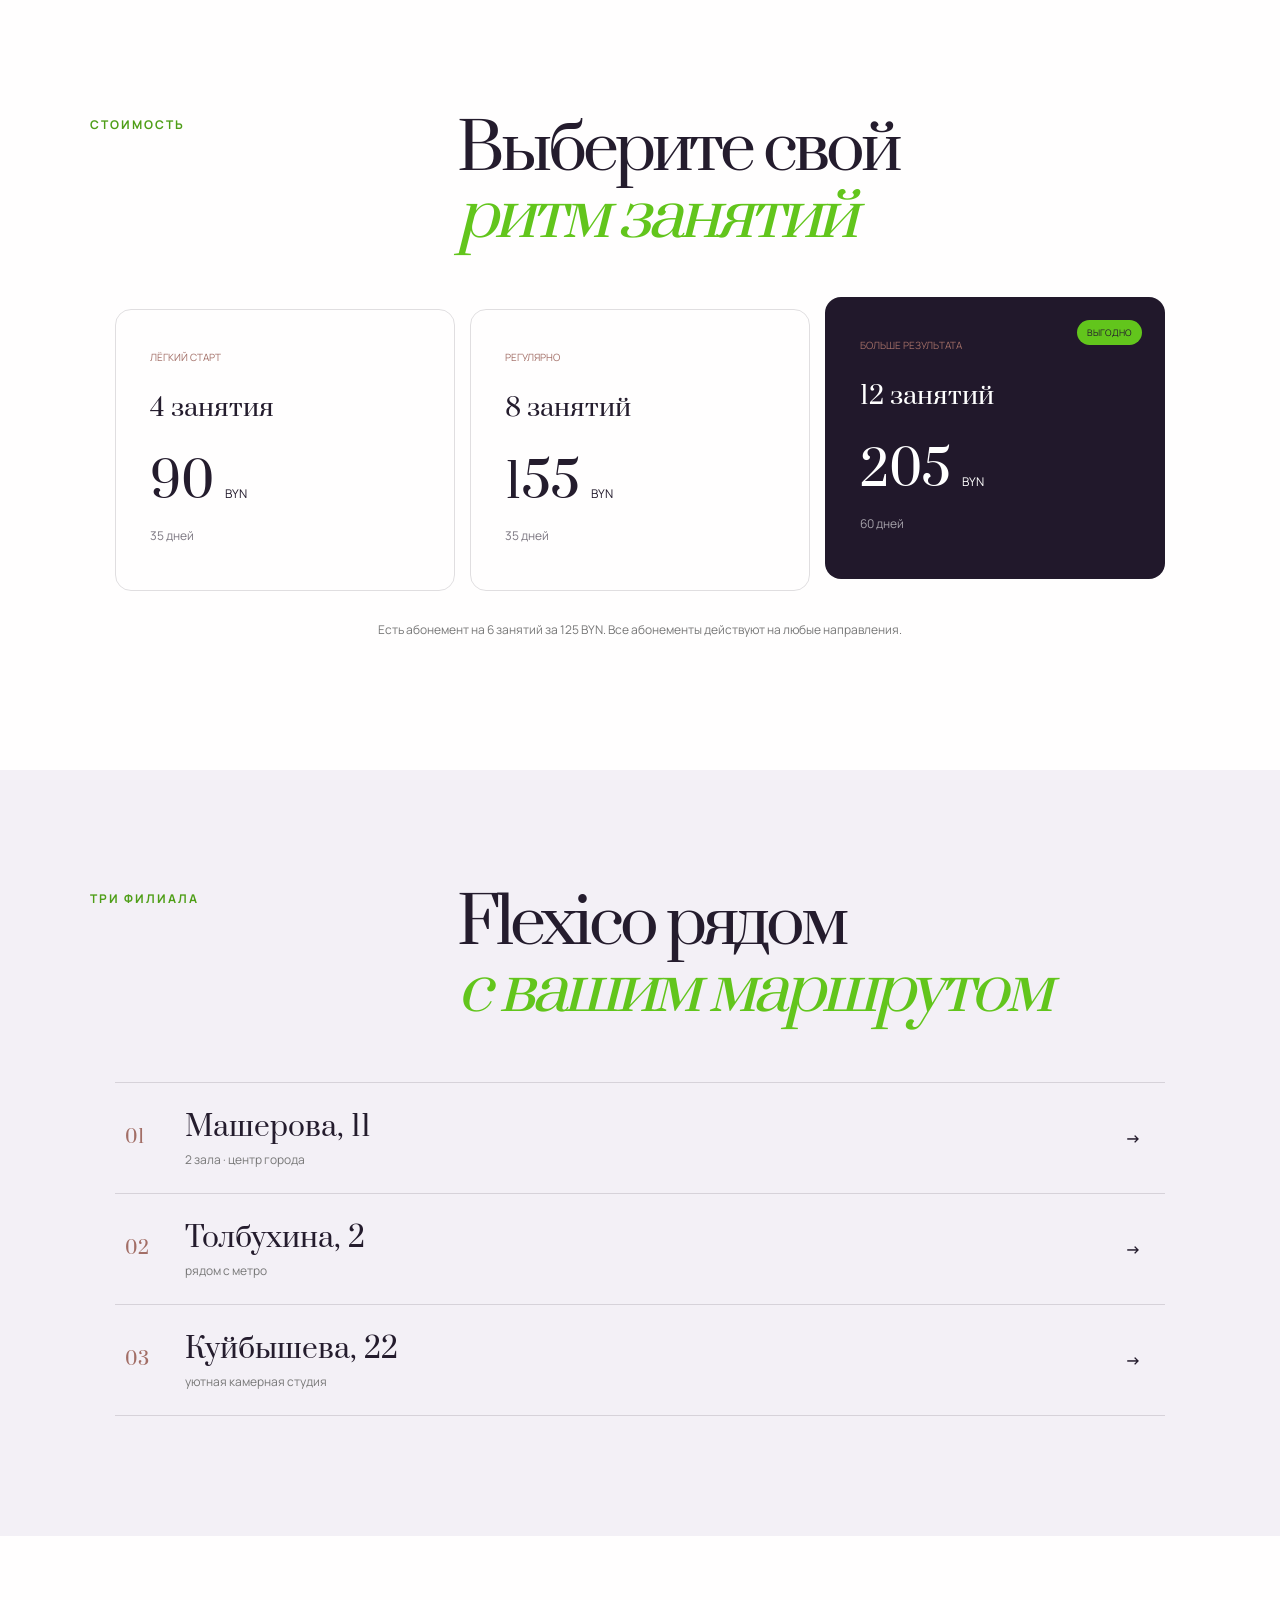
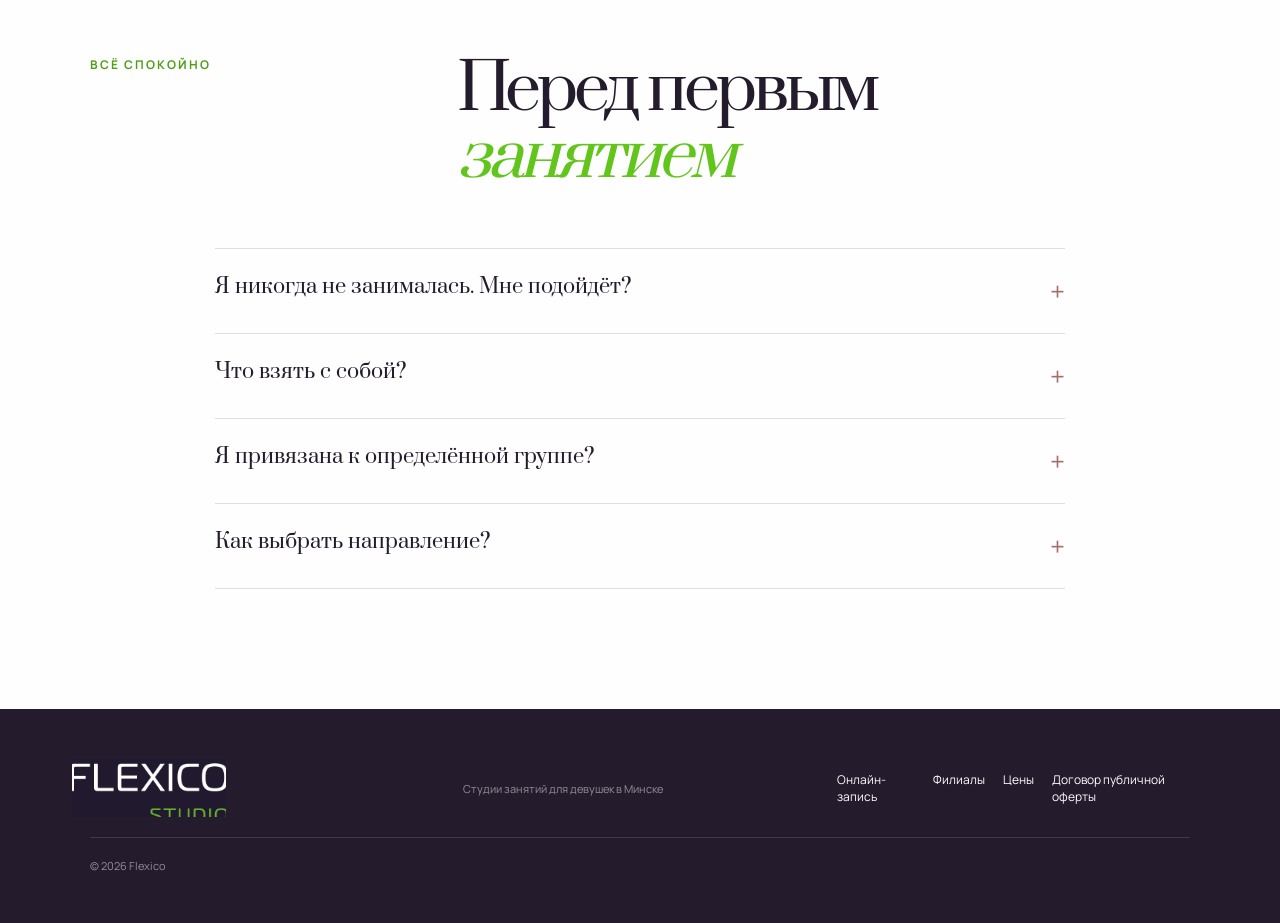
==== commit 868762a1: "Add files via upload" ====
--- a/index.html
+++ b/index.html
@@ -16,7 +16,7 @@
   <link rel="preconnect" href="https://fonts.googleapis.com">
   <link rel="preconnect" href="https://fonts.gstatic.com" crossorigin>
   <link href="https://fonts.googleapis.com/css2?family=Manrope:wght@400;500;600;700&family=Prata&display=swap" rel="stylesheet">
-  <link rel="stylesheet" href="styles.css?v=trainer-square-2" />
+  <link rel="stylesheet" href="styles.css?v=team-0a6a759bbb" />
 </head>
 <body>
   <header class="header">
@@ -80,54 +80,207 @@
       <div class="atmosphere-copy reveal"><span class="kicker">Атмосфера Flexico</span><h2>Пространство,<br><em>куда хочется вернуться</em></h2><p>Светлые залы, всё необходимое оборудование и настроение, в котором можно оставить день за дверью и побыть с собой.</p><div class="atmosphere-stat"><strong>3</strong><span>уютных филиала<br>в Минске</span></div></div>
     </section>
 
-    <section class="trainers section" id="trainers">
-      <div class="section-head reveal"><span class="kicker">Команда Flexico</span><h2>Не просто тренер.<br><em>Ваш человек в зале</em></h2><p>У каждой свой характер занятий. Выберите, чего хочется сегодня, — и познакомьтесь ближе.</p></div>
-      <div class="trainer-filter reveal" aria-label="Фильтр тренеров">
-        <button class="trainer-filter-button active" data-trainer-filter="all">Показать всех</button>
-        <button class="trainer-filter-button" data-trainer-filter="soft">Хочу мягко</button>
-        <button class="trainer-filter-button" data-trainer-filter="energy">Хочу энергии</button>
-        <button class="trainer-filter-button" data-trainer-filter="technique">Люблю технику</button>
-        <button class="trainer-filter-button" data-trainer-filter="power">Хочу нагрузку</button>
-      </div>
-      <div class="trainer-grid">
-        <article class="trainer-card reveal" data-moods="technique energy">
-          <div class="trainer-portrait tone-plum"><span>АС</span><small>Flexico team</small></div>
-          <div class="trainer-info"><span class="trainer-vibe">От «не смогу» к «я это сделала»</span><h3>Аполлинария Самчук</h3><p>Более 5 лет преподаёт воздушную гимнастику. Новичкам помогает освоиться в аэро, продолжающим — развивать силу и пробовать новые элементы. Подробно объясняет технику и поддерживает на каждом шаге.</p><div class="trainer-for"><b>Вам к Аполлинарии, если</b><span>хочется увереннее чувствовать себя в воздухе и удивляться своим возможностям</span></div><div class="trainer-tags"><span>Аэро</span><span>Воздушная гимнастика</span><span>Гибкость</span></div></div>
-        </article>
-        <article class="trainer-card reveal" data-moods="power technique">
-          <div class="trainer-carousel" role="region" aria-roledescription="карусель" aria-label="Фото: Ольга Лаппо"><div class="trainer-track" tabindex="0" aria-label="Листать фотографии стрелками"><div class="trainer-slide" role="group" aria-label="1 из 4"><img src="upload/trainers/olga-lappo-0902.jpg" alt="Ольга Лаппо с мячом для пилатеса" width="1365" height="2048" loading="lazy" decoding="async"></div><div class="trainer-slide" role="group" aria-label="2 из 4"><img src="upload/trainers/olga-lappo-0950.jpg" alt="Ольга сидит рядом с мячом для пилатеса" loading="lazy" width="1365" height="2048"></div><div class="trainer-slide" role="group" aria-label="3 из 4"><img src="upload/trainers/olga-lappo-0888.jpg" alt="Ольга показывает упражнение на баланс с мячом" loading="lazy" width="2048" height="1365"></div><div class="trainer-slide" role="group" aria-label="4 из 4"><img src="upload/trainers/olga-lappo-1005.jpg" alt="Ольга выполняет упражнение с эластичной лентой" loading="lazy" width="2048" height="1365"></div></div><div class="trainer-controls" hidden><div class="trainer-dots"><button type="button" class="trainer-dot" aria-label="Фото 1: Ольга Лаппо" aria-pressed="true" data-slide="0"></button><button type="button" class="trainer-dot" aria-label="Фото 2: Ольга Лаппо" aria-pressed="false" data-slide="1"></button><button type="button" class="trainer-dot" aria-label="Фото 3: Ольга Лаппо" aria-pressed="false" data-slide="2"></button><button type="button" class="trainer-dot" aria-label="Фото 4: Ольга Лаппо" aria-pressed="false" data-slide="3"></button></div></div></div>
-          <div class="trainer-info"><span class="trainer-vibe">Сила, собранность, красивый тонус</span><h3>Ольга Лаппо</h3><p>Её занятия — не про «полежать и расслабиться». Это точная работа, которая делает тело сильным, гибким и грациозным.</p><div class="trainer-for"><b>Вам к Ольге, если</b><span>любите чувствовать мышцы и видеть прогресс</span></div><div class="trainer-tags"><span>Пилатес Power</span><span>Силовой формат</span></div></div>
-        </article>
-        <article class="trainer-card reveal" data-moods="energy power">
-          <div class="trainer-portrait tone-lilac"><span>ИР</span><small>Flexico team</small></div>
-          <div class="trainer-info"><span class="trainer-vibe">Та самая энергия «я могу»</span><h3>Инна Руденко</h3><p>Динамично, разнообразно и с вниманием к технике. Инна умеет дать хорошую нагрузку и оставить после неё ощущение подъёма.</p><div class="trainer-for"><b>Вам к Инне, если</b><span>хочется выйти с занятия заряженной</span></div><div class="trainer-tags"><span>Total Body</span><span>Аэро</span><span>Пилатес Power</span></div></div>
-        </article>
-        <article class="trainer-card reveal" data-moods="soft technique">
-          <div class="trainer-portrait tone-mist"><span>МА</span><small>Flexico team</small></div>
-          <div class="trainer-info"><span class="trainer-vibe">Мягкость с профессиональной опорой</span><h3>Милина Адамович</h3><p>Помогает услышать тело и двигаться бережно, но осмысленно. За спокойной подачей — 8 лет опыта, гимнастика и КМС по акробатике.</p><div class="trainer-for"><b>Вам к Милине, если</b><span>нужен комфортный старт или забота о спине</span></div><div class="trainer-tags"><span>Здоровая спина</span><span>Пилатес</span></div></div>
-        </article>
-        <article class="trainer-card reveal" data-moods="technique energy power">
-          <div class="trainer-portrait tone-night"><span>ЮГ</span><small>Flexico team</small></div>
-          <div class="trainer-info"><span class="trainer-vibe">Спортивный характер и точность</span><h3>Юлия Губич</h3><p>Мастер спорта Беларуси по шорт-треку и выпускница БГУФК. Юлия умеет сочетать дисциплину, понятную технику и разные уровни нагрузки.</p><div class="trainer-for"><b>Вам к Юлии, если</b><span>хочется двигаться увереннее и пробовать новое</span></div><div class="trainer-tags"><span>Аэро</span><span>Пилатес</span><span>Здоровая спина</span><span>МФР</span></div></div>
-        </article>
-        <article class="trainer-card reveal" data-moods="soft energy technique">
-          <div class="trainer-portrait tone-sage"><span>АК</span><small>Flexico team</small></div>
-          <div class="trainer-info"><span class="trainer-vibe">Красивые связки, уверенный рост</span><h3>Анастасия Кирьянова</h3><p>Педагогическое образование и хореографическая база помогают Анастасии понятно объяснять движение. Продолжающим — интересные связки, новичкам — варианты попроще и поддержка, чтобы освоиться в группе.</p><div class="trainer-for"><b>Вам к Анастасии, если</b><span>хочется развиваться в аэро и знать, что тренер заметит, когда сложно</span></div><div class="trainer-tags"><span>Аэро</span><span>МФР</span><span>Гибкость</span></div></div>
-        </article>
-        <article class="trainer-card reveal" data-moods="energy technique power">
-          <div class="trainer-carousel" role="region" aria-roledescription="карусель" aria-label="Фото: Дарья Грибова"><div class="trainer-track" tabindex="0" aria-label="Листать фотографии стрелками"><div class="trainer-slide" role="group" aria-label="1 из 4"><img src="upload/trainers/darya-gribova-1594.jpg" alt="Дарья Грибова в боковом выпаде с кольцом для пилатеса, взгляд в камеру" width="2048" height="1365" loading="lazy" decoding="async"></div><div class="trainer-slide" role="group" aria-label="2 из 4"><img src="upload/trainers/darya-gribova-1586.jpg" alt="Дарья сидит с кольцом для пилатеса в поднятых руках" width="1365" height="2048" loading="lazy" decoding="async"></div><div class="trainer-slide" role="group" aria-label="3 из 4"><img src="upload/trainers/darya-gribova-1507.jpg" alt="Дарья выполняет баланс на одной ноге с мячом в вытянутых руках" width="2048" height="1365" loading="lazy" decoding="async"></div><div class="trainer-slide" role="group" aria-label="4 из 4"><img src="upload/trainers/darya-gribova-1543.jpg" alt="Дарья выполняет выпад с поворотом корпуса и поднятой рукой" width="2048" height="1365" loading="lazy" decoding="async"></div></div><div class="trainer-controls" hidden><div class="trainer-dots"><button type="button" class="trainer-dot" aria-label="Фото 1: Дарья Грибова" aria-pressed="true" data-slide="0"></button><button type="button" class="trainer-dot" aria-label="Фото 2: Дарья Грибова" aria-pressed="false" data-slide="1"></button><button type="button" class="trainer-dot" aria-label="Фото 3: Дарья Грибова" aria-pressed="false" data-slide="2"></button><button type="button" class="trainer-dot" aria-label="Фото 4: Дарья Грибова" aria-pressed="false" data-slide="3"></button></div></div></div>
-          <div class="trainer-info"><span class="trainer-vibe">Грация встречается с силой</span><h3>Дарья Грибова</h3><p>Образование БГУФК и 3,5 года художественной гимнастики помогают Дарье видеть движение целиком: от красивой линии до сильной основы.</p><div class="trainer-for"><b>Вам к Дарье, если</b><span>хочется сочетать эстетику и работу всего тела</span></div><div class="trainer-tags"><span>Аэро</span><span>Пилатес</span><span>Total Body</span><span>Здоровая спина</span></div></div>
-        </article>
-        <article class="trainer-card reveal" data-moods="energy power technique">
-          <div class="trainer-carousel" role="region" aria-roledescription="карусель" aria-label="Фото: Анастасия Алешкова"><div class="trainer-track" tabindex="0" aria-label="Листать фотографии стрелками"><div class="trainer-slide" role="group" aria-label="1 из 4"><img src="upload/trainers/anastasia-aleshkova-1087.jpg" alt="Анастасия Алешкова выполняет упражнение лёжа на боку" width="2048" height="1365" loading="lazy" decoding="async"></div><div class="trainer-slide" role="group" aria-label="2 из 4"><img src="upload/trainers/anastasia-aleshkova-1046.jpg" alt="Анастасия выполняет планку с опорой на мяч" width="2048" height="1365" loading="lazy" decoding="async"></div><div class="trainer-slide" role="group" aria-label="3 из 4"><img src="upload/trainers/anastasia-aleshkova-1126.jpg" alt="Анастасия показывает упражнение на баланс с мячом" width="2048" height="1365" loading="lazy" decoding="async"></div><div class="trainer-slide" role="group" aria-label="4 из 4"><img src="upload/trainers/anastasia-aleshkova-1177.jpg" alt="Анастасия выполняет прогиб с опорой на блоки" width="1365" height="2047" loading="lazy" decoding="async"></div></div><div class="trainer-controls" hidden><div class="trainer-dots"><button type="button" class="trainer-dot" aria-label="Фото 1: Анастасия Алешкова" aria-pressed="true" data-slide="0"></button><button type="button" class="trainer-dot" aria-label="Фото 2: Анастасия Алешкова" aria-pressed="false" data-slide="1"></button><button type="button" class="trainer-dot" aria-label="Фото 3: Анастасия Алешкова" aria-pressed="false" data-slide="2"></button><button type="button" class="trainer-dot" aria-label="Фото 4: Анастасия Алешкова" aria-pressed="false" data-slide="3"></button></div></div></div>
-          <div class="trainer-info"><span class="trainer-vibe">Баланс силы и лёгкости</span><h3>Анастасия Алешкова</h3><p>Умеет поддержать новеньких в аэро и дать уверенную нагрузку в силовом пилатесе. Занятия собранные, живые и без однообразия.</p><div class="trainer-for"><b>Вам к Анастасии, если</b><span>хочется расти без резкого прыжка в сложность</span></div><div class="trainer-tags"><span>Аэро</span><span>Пилатес Power</span></div></div>
-        </article>
-        <article class="trainer-card reveal" data-moods="soft technique">
-          <div class="trainer-carousel" role="region" aria-roledescription="карусель" aria-label="Фото: Илона Титова"><div class="trainer-track" tabindex="0" aria-label="Листать фотографии стрелками"><div class="trainer-slide" role="group" aria-label="1 из 4"><img src="upload/trainers/ilona-titova-1482.jpg" alt="Илона Титова выполняет боковой наклон с кольцом для пилатеса" width="1365" height="2048" loading="lazy" decoding="async"></div><div class="trainer-slide" role="group" aria-label="2 из 4"><img src="upload/trainers/ilona-titova-1417.jpg" alt="Илона показывает боковое вытяжение с опорой на мяч" width="1365" height="2048" loading="lazy" decoding="async"></div><div class="trainer-slide" role="group" aria-label="3 из 4"><img src="upload/trainers/ilona-titova-1436.jpg" alt="Илона выполняет упражнение на баланс с мячом" width="2048" height="1365" loading="lazy" decoding="async"></div><div class="trainer-slide" role="group" aria-label="4 из 4"><img src="upload/trainers/ilona-titova-1448.jpg" alt="Илона выполняет упражнение на коврике с мячом и гантелью" width="2048" height="1365" loading="lazy" decoding="async"></div></div><div class="trainer-controls" hidden><div class="trainer-dots"><button type="button" class="trainer-dot" aria-label="Фото 1: Илона Титова" aria-pressed="true" data-slide="0"></button><button type="button" class="trainer-dot" aria-label="Фото 2: Илона Титова" aria-pressed="false" data-slide="1"></button><button type="button" class="trainer-dot" aria-label="Фото 3: Илона Титова" aria-pressed="false" data-slide="2"></button><button type="button" class="trainer-dot" aria-label="Фото 4: Илона Титова" aria-pressed="false" data-slide="3"></button></div></div></div>
-          <div class="trainer-info"><span class="trainer-vibe">Когда телу нужны внимание и смысл</span><h3>Илона Титова</h3><p>Специалист БГУФК по лечебной физкультуре. В её подаче — бережность, понимание биомеханики и внимание к вашему самочувствию.</p><div class="trainer-for"><b>Вам к Илоне, если</b><span>хочется снять напряжение и двигаться осознанно</span></div><div class="trainer-tags"><span>Здоровая спина</span><span>Пилатес</span><span>МФР</span></div></div>
-        </article>
-      </div>
-      <div class="trainer-bottom reveal"><p>Не знаете, кого выбрать? Это нормально — начните с удобного времени. В Flexico можно пробовать разных тренеров и направления по одному абонементу.</p><a class="button" href="https://flexicostudiogmailcom.impulsecrm.ru/widget/2" target="_blank" rel="noopener">Посмотреть расписание</a></div>
+    <section class="trainers section team-section" id="trainers">
+      <div class="team-heading"><div><span class="team-kicker">ЛЮДИ FLEXICO</span><h2>Ваш человек.<br><em>Ваше движение.</em></h2></div><p>У каждой — свой характер занятий.<br>Листайте фото и нажмите на имя,<br>чтобы познакомиться ближе.</p></div>
+      <div class="team-toolbar"><div class="team-filter" role="group" aria-label="Фильтр тренеров"><button type="button" data-team-filter="all" aria-pressed="true">Все тренеры</button><button type="button" data-team-filter="soft" aria-pressed="false">Хочу мягко</button><button type="button" data-team-filter="energy" aria-pressed="false">Хочу энергии</button><button type="button" data-team-filter="technique" aria-pressed="false">Люблю технику</button><button type="button" data-team-filter="power" aria-pressed="false">Хочу нагрузку</button></div><span class="team-count" aria-live="polite">9 тренеров</span></div>
+      <div class="team-grid"><article class="team-card team-card-photo" id="trainer-olga-lappo" data-moods="power technique">
+        <div class="team-gallery" style="--gallery-studio:#d5d5d6" role="region" aria-label="Фотографии: Ольга Лаппо">
+          <div class="team-viewport"><div class="team-track" tabindex="0" aria-label="Галерея: Ольга Лаппо">
+              <figure class="team-slide" id="olga-lappo-photo-1" role="group" aria-roledescription="слайд" aria-label="1 из 4" style="--studio:#d5d5d6">
+                <img class="team-photo" src="upload/trainers/olga-lappo-0895.jpg" alt="Ольга Лаппо выполняет баланс с мячом для пилатеса" width="1365" height="2048" loading="lazy" decoding="async" draggable="false">
+              </figure><figure class="team-slide" id="olga-lappo-photo-2" role="group" aria-roledescription="слайд" aria-label="2 из 4" style="--studio:#d5d5d6">
+                <img class="team-photo" src="upload/trainers/olga-lappo-0950.jpg" alt="Ольга сидит рядом с мячом для пилатеса" width="1365" height="2048" loading="lazy" decoding="async" draggable="false">
+              </figure><figure class="team-slide" id="olga-lappo-photo-3" role="group" aria-roledescription="слайд" aria-label="3 из 4" style="--studio:#d3d3d5">
+                <img class="team-photo" src="upload/trainers/olga-lappo-0888.jpg" alt="Ольга показывает упражнение на баланс с мячом" width="2048" height="1365" loading="lazy" decoding="async" draggable="false">
+              </figure><figure class="team-slide" id="olga-lappo-photo-4" role="group" aria-roledescription="слайд" aria-label="4 из 4" style="--studio:#d6d6d8">
+                <img class="team-photo" src="upload/trainers/olga-lappo-1005.jpg" alt="Ольга выполняет упражнение с эластичной лентой" width="2048" height="1365" loading="lazy" decoding="async" draggable="false">
+              </figure>
+          </div><span class="team-edition" aria-hidden="true">FLEXICO / TEAM</span></div>
+          <div class="team-gallery-bar"><span class="team-frame-number" aria-hidden="true">01 / 04</span><nav class="team-dots" aria-label="Выбрать фото: Ольга Лаппо"><a class="team-dot" href="#olga-lappo-photo-1" data-photo="0" aria-label="Фото 1: Ольга Лаппо" aria-current="true"><span></span></a><a class="team-dot" href="#olga-lappo-photo-2" data-photo="1" aria-label="Фото 2: Ольга Лаппо"><span></span></a><a class="team-dot" href="#olga-lappo-photo-3" data-photo="2" aria-label="Фото 3: Ольга Лаппо"><span></span></a><a class="team-dot" href="#olga-lappo-photo-4" data-photo="3" aria-label="Фото 4: Ольга Лаппо"><span></span></a></nav><span class="team-gallery-label" aria-hidden="true">В движении</span></div>
+        </div>
+        <details class="team-profile">
+          <summary class="team-summary" aria-label="О тренере: Ольга Лаппо">
+            <span class="team-vibe">Сила, собранность, красивый тонус</span>
+            <h3 class="team-name">Ольга<br>Лаппо</h3>
+            <span class="team-more">О тренере <span class="team-plus" aria-hidden="true">+</span></span>
+          </summary>
+          <div class="team-bio">
+            <p>Её занятия — не про «полежать и расслабиться». Это точная работа, которая делает тело сильным, гибким и грациозным.</p>
+            <div class="team-fit"><b>Вам к Ольге, если</b><span>любите чувствовать мышцы и видеть прогресс</span></div>
+            <div class="team-tags"><span>Пилатес Power</span><span>Силовой формат</span></div>
+            <a class="team-book" href="https://flexicostudiogmailcom.impulsecrm.ru/widget/2" target="_blank" rel="noopener">Открыть расписание <span aria-hidden="true">↗</span></a>
+          </div>
+        </details>
+      </article>
+<article class="team-card team-card-photo" id="trainer-darya-gribova" data-moods="energy technique power">
+        <div class="team-gallery" style="--gallery-studio:#d4d4d6" role="region" aria-label="Фотографии: Дарья Грибова">
+          <div class="team-viewport"><div class="team-track" tabindex="0" aria-label="Галерея: Дарья Грибова">
+              <figure class="team-slide" id="darya-gribova-photo-1" role="group" aria-roledescription="слайд" aria-label="1 из 4" style="--studio:#d4d4d6">
+                <img class="team-photo" src="upload/trainers/darya-gribova-1594.jpg" alt="Дарья Грибова в боковом выпаде с кольцом для пилатеса, взгляд в камеру" width="2048" height="1365" loading="lazy" decoding="async" draggable="false">
+              </figure><figure class="team-slide" id="darya-gribova-photo-2" role="group" aria-roledescription="слайд" aria-label="2 из 4" style="--studio:#d5d5d6">
+                <img class="team-photo" src="upload/trainers/darya-gribova-1586.jpg" alt="Дарья сидит с кольцом для пилатеса в поднятых руках" width="1365" height="2048" loading="lazy" decoding="async" draggable="false">
+              </figure><figure class="team-slide" id="darya-gribova-photo-3" role="group" aria-roledescription="слайд" aria-label="3 из 4" style="--studio:#cfced2">
+                <img class="team-photo" src="upload/trainers/darya-gribova-1507.jpg" alt="Дарья выполняет баланс на одной ноге с мячом в вытянутых руках" width="2048" height="1365" loading="lazy" decoding="async" draggable="false">
+              </figure><figure class="team-slide" id="darya-gribova-photo-4" role="group" aria-roledescription="слайд" aria-label="4 из 4" style="--studio:#cccccf">
+                <img class="team-photo" src="upload/trainers/darya-gribova-1543.jpg" alt="Дарья выполняет выпад с поворотом корпуса и поднятой рукой" width="2048" height="1365" loading="lazy" decoding="async" draggable="false">
+              </figure>
+          </div><span class="team-edition" aria-hidden="true">FLEXICO / TEAM</span></div>
+          <div class="team-gallery-bar"><span class="team-frame-number" aria-hidden="true">01 / 04</span><nav class="team-dots" aria-label="Выбрать фото: Дарья Грибова"><a class="team-dot" href="#darya-gribova-photo-1" data-photo="0" aria-label="Фото 1: Дарья Грибова" aria-current="true"><span></span></a><a class="team-dot" href="#darya-gribova-photo-2" data-photo="1" aria-label="Фото 2: Дарья Грибова"><span></span></a><a class="team-dot" href="#darya-gribova-photo-3" data-photo="2" aria-label="Фото 3: Дарья Грибова"><span></span></a><a class="team-dot" href="#darya-gribova-photo-4" data-photo="3" aria-label="Фото 4: Дарья Грибова"><span></span></a></nav><span class="team-gallery-label" aria-hidden="true">В движении</span></div>
+        </div>
+        <details class="team-profile">
+          <summary class="team-summary" aria-label="О тренере: Дарья Грибова">
+            <span class="team-vibe">Грация встречается с силой</span>
+            <h3 class="team-name">Дарья<br>Грибова</h3>
+            <span class="team-more">О тренере <span class="team-plus" aria-hidden="true">+</span></span>
+          </summary>
+          <div class="team-bio">
+            <p>Образование БГУФК и 3,5 года художественной гимнастики помогают Дарье видеть движение целиком: от красивой линии до сильной основы.</p>
+            <div class="team-fit"><b>Вам к Дарье, если</b><span>хочется сочетать эстетику и работу всего тела</span></div>
+            <div class="team-tags"><span>Аэро</span><span>Пилатес</span><span>Total Body</span><span>Здоровая спина</span></div>
+            <a class="team-book" href="https://flexicostudiogmailcom.impulsecrm.ru/widget/2" target="_blank" rel="noopener">Открыть расписание <span aria-hidden="true">↗</span></a>
+          </div>
+        </details>
+      </article>
+<article class="team-card team-card-photo" id="trainer-anastasia-aleshkova" data-moods="energy power technique">
+        <div class="team-gallery" style="--gallery-studio:#d3d3d5" role="region" aria-label="Фотографии: Анастасия Алешкова">
+          <div class="team-viewport"><div class="team-track" tabindex="0" aria-label="Галерея: Анастасия Алешкова">
+              <figure class="team-slide" id="anastasia-aleshkova-photo-1" role="group" aria-roledescription="слайд" aria-label="1 из 4" style="--studio:#d3d3d5">
+                <img class="team-photo" src="upload/trainers/anastasia-aleshkova-1087.jpg" alt="Анастасия Алешкова выполняет упражнение лёжа на боку" width="2048" height="1365" loading="lazy" decoding="async" draggable="false">
+              </figure><figure class="team-slide" id="anastasia-aleshkova-photo-2" role="group" aria-roledescription="слайд" aria-label="2 из 4" style="--studio:#d6d6d6">
+                <img class="team-photo" src="upload/trainers/anastasia-aleshkova-1046.jpg" alt="Анастасия выполняет планку с опорой на мяч" width="2048" height="1365" loading="lazy" decoding="async" draggable="false">
+              </figure><figure class="team-slide" id="anastasia-aleshkova-photo-3" role="group" aria-roledescription="слайд" aria-label="3 из 4" style="--studio:#c7c6ca">
+                <img class="team-photo" src="upload/trainers/anastasia-aleshkova-1126.jpg" alt="Анастасия показывает упражнение на баланс с мячом" width="2048" height="1365" loading="lazy" decoding="async" draggable="false">
+              </figure><figure class="team-slide" id="anastasia-aleshkova-photo-4" role="group" aria-roledescription="слайд" aria-label="4 из 4" style="--studio:#d3d3d6">
+                <img class="team-photo" src="upload/trainers/anastasia-aleshkova-1177.jpg" alt="Анастасия выполняет прогиб с опорой на блоки" width="1365" height="2047" loading="lazy" decoding="async" draggable="false">
+              </figure>
+          </div><span class="team-edition" aria-hidden="true">FLEXICO / TEAM</span></div>
+          <div class="team-gallery-bar"><span class="team-frame-number" aria-hidden="true">01 / 04</span><nav class="team-dots" aria-label="Выбрать фото: Анастасия Алешкова"><a class="team-dot" href="#anastasia-aleshkova-photo-1" data-photo="0" aria-label="Фото 1: Анастасия Алешкова" aria-current="true"><span></span></a><a class="team-dot" href="#anastasia-aleshkova-photo-2" data-photo="1" aria-label="Фото 2: Анастасия Алешкова"><span></span></a><a class="team-dot" href="#anastasia-aleshkova-photo-3" data-photo="2" aria-label="Фото 3: Анастасия Алешкова"><span></span></a><a class="team-dot" href="#anastasia-aleshkova-photo-4" data-photo="3" aria-label="Фото 4: Анастасия Алешкова"><span></span></a></nav><span class="team-gallery-label" aria-hidden="true">В движении</span></div>
+        </div>
+        <details class="team-profile">
+          <summary class="team-summary" aria-label="О тренере: Анастасия Алешкова">
+            <span class="team-vibe">Баланс силы и лёгкости</span>
+            <h3 class="team-name">Анастасия<br>Алешкова</h3>
+            <span class="team-more">О тренере <span class="team-plus" aria-hidden="true">+</span></span>
+          </summary>
+          <div class="team-bio">
+            <p>Умеет поддержать новеньких в аэро и дать уверенную нагрузку в силовом пилатесе. Занятия собранные, живые и без однообразия.</p>
+            <div class="team-fit"><b>Вам к Анастасии, если</b><span>хочется расти без резкого прыжка в сложность</span></div>
+            <div class="team-tags"><span>Аэро</span><span>Пилатес Power</span></div>
+            <a class="team-book" href="https://flexicostudiogmailcom.impulsecrm.ru/widget/2" target="_blank" rel="noopener">Открыть расписание <span aria-hidden="true">↗</span></a>
+          </div>
+        </details>
+      </article>
+<article class="team-card team-card-photo" id="trainer-ilona-titova" data-moods="soft technique">
+        <div class="team-gallery" style="--gallery-studio:#d9d9d9" role="region" aria-label="Фотографии: Илона Титова">
+          <div class="team-viewport"><div class="team-track" tabindex="0" aria-label="Галерея: Илона Титова">
+              <figure class="team-slide" id="ilona-titova-photo-1" role="group" aria-roledescription="слайд" aria-label="1 из 4" style="--studio:#d9d9d9">
+                <img class="team-photo" src="upload/trainers/ilona-titova-1482.jpg" alt="Илона Титова выполняет боковой наклон с кольцом для пилатеса" width="1365" height="2048" loading="lazy" decoding="async" draggable="false">
+              </figure><figure class="team-slide" id="ilona-titova-photo-2" role="group" aria-roledescription="слайд" aria-label="2 из 4" style="--studio:#d2d2d2">
+                <img class="team-photo" src="upload/trainers/ilona-titova-1417.jpg" alt="Илона показывает боковое вытяжение с опорой на мяч" width="1365" height="2048" loading="lazy" decoding="async" draggable="false">
+              </figure><figure class="team-slide" id="ilona-titova-photo-3" role="group" aria-roledescription="слайд" aria-label="3 из 4" style="--studio:#cdcccf">
+                <img class="team-photo" src="upload/trainers/ilona-titova-1436.jpg" alt="Илона выполняет упражнение на баланс с мячом" width="2048" height="1365" loading="lazy" decoding="async" draggable="false">
+              </figure><figure class="team-slide" id="ilona-titova-photo-4" role="group" aria-roledescription="слайд" aria-label="4 из 4" style="--studio:#d3d2d5">
+                <img class="team-photo" src="upload/trainers/ilona-titova-1448.jpg" alt="Илона выполняет упражнение на коврике с мячом и гантелью" width="2048" height="1365" loading="lazy" decoding="async" draggable="false">
+              </figure>
+          </div><span class="team-edition" aria-hidden="true">FLEXICO / TEAM</span></div>
+          <div class="team-gallery-bar"><span class="team-frame-number" aria-hidden="true">01 / 04</span><nav class="team-dots" aria-label="Выбрать фото: Илона Титова"><a class="team-dot" href="#ilona-titova-photo-1" data-photo="0" aria-label="Фото 1: Илона Титова" aria-current="true"><span></span></a><a class="team-dot" href="#ilona-titova-photo-2" data-photo="1" aria-label="Фото 2: Илона Титова"><span></span></a><a class="team-dot" href="#ilona-titova-photo-3" data-photo="2" aria-label="Фото 3: Илона Титова"><span></span></a><a class="team-dot" href="#ilona-titova-photo-4" data-photo="3" aria-label="Фото 4: Илона Титова"><span></span></a></nav><span class="team-gallery-label" aria-hidden="true">В движении</span></div>
+        </div>
+        <details class="team-profile">
+          <summary class="team-summary" aria-label="О тренере: Илона Титова">
+            <span class="team-vibe">Когда телу нужны внимание и смысл</span>
+            <h3 class="team-name">Илона<br>Титова</h3>
+            <span class="team-more">О тренере <span class="team-plus" aria-hidden="true">+</span></span>
+          </summary>
+          <div class="team-bio">
+            <p>Специалист БГУФК по лечебной физкультуре. В её подаче — бережность, понимание биомеханики и внимание к вашему самочувствию.</p>
+            <div class="team-fit"><b>Вам к Илоне, если</b><span>хочется снять напряжение и двигаться осознанно</span></div>
+            <div class="team-tags"><span>Здоровая спина</span><span>Пилатес</span><span>МФР</span></div>
+            <a class="team-book" href="https://flexicostudiogmailcom.impulsecrm.ru/widget/2" target="_blank" rel="noopener">Открыть расписание <span aria-hidden="true">↗</span></a>
+          </div>
+        </details>
+      </article>
+<article class="team-card" id="trainer-apollinariya-samchuk" data-moods="technique energy">
+        <div class="team-art tone-plum" aria-hidden="true"><span class="team-edition">FLEXICO / TEAM</span><span class="team-art-orbit"></span><span class="team-monogram">АС</span><span class="team-art-note">Движение начинается<br>с вашего человека.</span><span class="team-art-number">01</span></div>
+        <details class="team-profile">
+          <summary class="team-summary" aria-label="О тренере: Аполлинария Самчук">
+            <span class="team-vibe">От «не смогу» к «я это сделала»</span>
+            <h3 class="team-name">Аполлинария<br>Самчук</h3>
+            <span class="team-more">О тренере <span class="team-plus" aria-hidden="true">+</span></span>
+          </summary>
+          <div class="team-bio">
+            <p>Более 5 лет преподаёт воздушную гимнастику. Новичкам помогает освоиться в аэро, продолжающим — развивать силу и пробовать новые элементы. Подробно объясняет технику и поддерживает на каждом шаге.</p>
+            <div class="team-fit"><b>Вам к Аполлинарии, если</b><span>хочется увереннее чувствовать себя в воздухе и удивляться своим возможностям</span></div>
+            <div class="team-tags"><span>Аэро</span><span>Воздушная гимнастика</span><span>Гибкость</span></div>
+            <a class="team-book" href="https://flexicostudiogmailcom.impulsecrm.ru/widget/2" target="_blank" rel="noopener">Открыть расписание <span aria-hidden="true">↗</span></a>
+          </div>
+        </details>
+      </article>
+<article class="team-card" id="trainer-inna-rudenko" data-moods="energy power">
+        <div class="team-art tone-lilac" aria-hidden="true"><span class="team-edition">FLEXICO / TEAM</span><span class="team-art-orbit"></span><span class="team-monogram">ИР</span><span class="team-art-note">Движение начинается<br>с вашего человека.</span><span class="team-art-number">03</span></div>
+        <details class="team-profile">
+          <summary class="team-summary" aria-label="О тренере: Инна Руденко">
+            <span class="team-vibe">Та самая энергия «я могу»</span>
+            <h3 class="team-name">Инна<br>Руденко</h3>
+            <span class="team-more">О тренере <span class="team-plus" aria-hidden="true">+</span></span>
+          </summary>
+          <div class="team-bio">
+            <p>Динамично, разнообразно и с вниманием к технике. Инна умеет дать хорошую нагрузку и оставить после неё ощущение подъёма.</p>
+            <div class="team-fit"><b>Вам к Инне, если</b><span>хочется выйти с занятия заряженной</span></div>
+            <div class="team-tags"><span>Total Body</span><span>Аэро</span><span>Пилатес Power</span></div>
+            <a class="team-book" href="https://flexicostudiogmailcom.impulsecrm.ru/widget/2" target="_blank" rel="noopener">Открыть расписание <span aria-hidden="true">↗</span></a>
+          </div>
+        </details>
+      </article>
+<article class="team-card" id="trainer-milina-adamovich" data-moods="soft technique">
+        <div class="team-art tone-mist" aria-hidden="true"><span class="team-edition">FLEXICO / TEAM</span><span class="team-art-orbit"></span><span class="team-monogram">МА</span><span class="team-art-note">Движение начинается<br>с вашего человека.</span><span class="team-art-number">04</span></div>
+        <details class="team-profile">
+          <summary class="team-summary" aria-label="О тренере: Милина Адамович">
+            <span class="team-vibe">Мягкость с профессиональной опорой</span>
+            <h3 class="team-name">Милина<br>Адамович</h3>
+            <span class="team-more">О тренере <span class="team-plus" aria-hidden="true">+</span></span>
+          </summary>
+          <div class="team-bio">
+            <p>Помогает услышать тело и двигаться бережно, но осмысленно. За спокойной подачей — 8 лет опыта, гимнастика и КМС по акробатике.</p>
+            <div class="team-fit"><b>Вам к Милине, если</b><span>нужен комфортный старт или забота о спине</span></div>
+            <div class="team-tags"><span>Здоровая спина</span><span>Пилатес</span></div>
+            <a class="team-book" href="https://flexicostudiogmailcom.impulsecrm.ru/widget/2" target="_blank" rel="noopener">Открыть расписание <span aria-hidden="true">↗</span></a>
+          </div>
+        </details>
+      </article>
+<article class="team-card" id="trainer-yulia-gubich" data-moods="technique energy power">
+        <div class="team-art tone-night" aria-hidden="true"><span class="team-edition">FLEXICO / TEAM</span><span class="team-art-orbit"></span><span class="team-monogram">ЮГ</span><span class="team-art-note">Движение начинается<br>с вашего человека.</span><span class="team-art-number">05</span></div>
+        <details class="team-profile">
+          <summary class="team-summary" aria-label="О тренере: Юлия Губич">
+            <span class="team-vibe">Спортивный характер и точность</span>
+            <h3 class="team-name">Юлия<br>Губич</h3>
+            <span class="team-more">О тренере <span class="team-plus" aria-hidden="true">+</span></span>
+          </summary>
+          <div class="team-bio">
+            <p>Мастер спорта Беларуси по шорт-треку и выпускница БГУФК. Юлия умеет сочетать дисциплину, понятную технику и разные уровни нагрузки.</p>
+            <div class="team-fit"><b>Вам к Юлии, если</b><span>хочется двигаться увереннее и пробовать новое</span></div>
+            <div class="team-tags"><span>Аэро</span><span>Пилатес</span><span>Здоровая спина</span><span>МФР</span></div>
+            <a class="team-book" href="https://flexicostudiogmailcom.impulsecrm.ru/widget/2" target="_blank" rel="noopener">Открыть расписание <span aria-hidden="true">↗</span></a>
+          </div>
+        </details>
+      </article>
+<article class="team-card" id="trainer-anastasia-kiryanova" data-moods="soft energy technique">
+        <div class="team-art tone-sage" aria-hidden="true"><span class="team-edition">FLEXICO / TEAM</span><span class="team-art-orbit"></span><span class="team-monogram">АК</span><span class="team-art-note">Движение начинается<br>с вашего человека.</span><span class="team-art-number">06</span></div>
+        <details class="team-profile">
+          <summary class="team-summary" aria-label="О тренере: Анастасия Кирьянова">
+            <span class="team-vibe">Красивые связки, уверенный рост</span>
+            <h3 class="team-name">Анастасия<br>Кирьянова</h3>
+            <span class="team-more">О тренере <span class="team-plus" aria-hidden="true">+</span></span>
+          </summary>
+          <div class="team-bio">
+            <p>Педагогическое образование и хореографическая база помогают Анастасии понятно объяснять движение. Продолжающим — интересные связки, новичкам — варианты попроще и поддержка, чтобы освоиться в группе.</p>
+            <div class="team-fit"><b>Вам к Анастасии, если</b><span>хочется развиваться в аэро и знать, что тренер заметит, когда сложно</span></div>
+            <div class="team-tags"><span>Аэро</span><span>МФР</span><span>Гибкость</span></div>
+            <a class="team-book" href="https://flexicostudiogmailcom.impulsecrm.ru/widget/2" target="_blank" rel="noopener">Открыть расписание <span aria-hidden="true">↗</span></a>
+          </div>
+        </details>
+      </article></div>
+      <div class="team-bottom"><p>Не знаете, кого выбрать? Начните с удобного времени.<br>Один абонемент — разные тренеры, направления и филиалы.</p><a href="https://flexicostudiogmailcom.impulsecrm.ru/widget/2" target="_blank" rel="noopener">Посмотреть расписание <span aria-hidden="true">↗</span></a></div>
+      <dialog class="team-dialog" aria-labelledby="team-dialog-name"><button type="button" class="team-close" aria-label="Закрыть описание тренера">×</button><div class="team-dialog-body"></div></dialog>
     </section>
 
     <section class="trial section" id="trial">
@@ -173,6 +326,6 @@
   </main>
 
   <footer><a class="logo logo-image" href="#top" aria-label="Flexico"></a><p>Студии занятий для девушек в Минске</p><div><a href="https://flexicostudiogmailcom.impulsecrm.ru/widget/2" target="_blank" rel="noopener">Онлайн-запись</a><a href="#studios">Филиалы</a><a href="#prices">Цены</a><a href="offer.html">Договор публичной оферты</a></div><small>© 2026 Flexico</small></footer>
-  <script src="script.js?v=trainer-square-2"></script>
+  <script src="script.js?v=team-0a6a759bbb"></script>
 </body>
 </html>
--- a/styles.css
+++ b/styles.css
@@ -14,24 +14,95 @@
 @media(max-width:900px){.atmosphere{grid-template-columns:1fr}.atmosphere-image{min-height:520px;border-radius:16px 160px 16px 16px}}
 @media(max-width:560px){.logo-image{width:124px;height:50px;background-size:155px auto}.atmosphere-image{min-height:440px;border-radius:14px 120px 14px 14px}.atmosphere-copy h2{font-size:42px;letter-spacing:-2px}}
 .booking-card{align-self:center}.booking-label{display:inline-block;color:#4e9e17;font-size:10px;font-weight:700;letter-spacing:1.5px;text-transform:uppercase}.booking-card h3{font:34px Prata,serif;margin:16px 0}.booking-card>p{font-size:13px;line-height:1.7;color:#716a66}.booking-card ol{margin:25px 0;padding:0;list-style:none;counter-reset:steps}.booking-card li{counter-increment:steps;padding:13px 0;border-bottom:1px solid var(--line);font-size:13px}.booking-card li:before{content:'0' counter(steps);font:14px Prata;color:#4e9e17;margin-right:15px}.booking-card .button{display:flex}
-.trainers{background:#fff}.trainer-filter{display:flex;gap:9px;flex-wrap:wrap;max-width:1200px;margin:0 auto 35px}.trainer-filter-button{padding:12px 18px;border:1px solid var(--line);border-radius:100px;background:#fff;color:var(--ink);font:600 12px Manrope;cursor:pointer;transition:.2s}.trainer-filter-button:hover,.trainer-filter-button.active{background:var(--deep);color:#fff;border-color:var(--deep)}.trainer-grid{display:grid;grid-template-columns:repeat(3,1fr);gap:18px;max-width:1200px;margin:auto}.trainer-card{background:var(--cream);border-radius:20px;overflow:hidden;transition:opacity .25s,transform .25s,box-shadow .25s}.trainer-card:hover{transform:translateY(-5px);box-shadow:0 20px 50px rgba(36,28,45,.12)}.trainer-card.filtered-out{display:none}.trainer-portrait{height:260px;display:flex;align-items:center;justify-content:center;position:relative;overflow:hidden}.trainer-portrait:before{content:'';position:absolute;width:175px;height:220px;bottom:-38px;border-radius:100px 100px 25px 25px;background:#ffffff22;border:1px solid #ffffff40}.trainer-portrait>span{font:66px Prata;color:#ffffffc9;z-index:1;letter-spacing:-5px}.trainer-portrait small{position:absolute;top:17px;right:18px;font-size:9px;text-transform:uppercase;letter-spacing:1px;color:#ffffffa0}.tone-plum{background:linear-gradient(145deg,#2b1e37,#765d87)}.tone-green{background:linear-gradient(145deg,#315421,#78c84a)}.tone-lilac{background:linear-gradient(145deg,#75627e,#c2afcb)}.tone-mist{background:linear-gradient(145deg,#81939c,#d3dde0)}.tone-night{background:linear-gradient(145deg,#17111e,#4f3d5f)}.tone-sage{background:linear-gradient(145deg,#68745f,#b5c7a7)}.tone-rose{background:linear-gradient(145deg,#815b68,#d3a3ae)}.tone-coral{background:linear-gradient(145deg,#8e655b,#d5a696)}.tone-blue{background:linear-gradient(145deg,#4c6676,#99b2bf)}.trainer-info{padding:27px}.trainer-vibe{display:block;color:#4e9e17;text-transform:uppercase;font-size:9px;font-weight:700;letter-spacing:1.2px;min-height:24px}.trainer-info h3{font:27px Prata;margin:9px 0 13px}.trainer-info>p{font-size:12px;line-height:1.75;color:#6d6671;min-height:84px}.trainer-for{border-top:1px solid var(--line);border-bottom:1px solid var(--line);padding:16px 0;margin:18px 0}.trainer-for b,.trainer-for span{display:block}.trainer-for b{font-size:9px;text-transform:uppercase;letter-spacing:1px;color:#4e9e17;margin-bottom:6px}.trainer-for span{font-size:12px;line-height:1.5}.trainer-tags{display:flex;gap:6px;flex-wrap:wrap}.trainer-tags span{font-size:9px;background:#fff;border-radius:30px;padding:6px 9px}.trainer-bottom{max-width:1200px;margin:35px auto 0;padding:28px 32px;border:1px solid var(--line);border-radius:18px;display:flex;align-items:center;justify-content:space-between;gap:35px}.trainer-bottom p{max-width:720px;font-size:13px;line-height:1.7;color:#6d6671}.trainer-bottom .button{flex-shrink:0}
-@media(max-width:1000px){.trainer-grid{grid-template-columns:repeat(2,1fr)}.trainer-info>p{min-height:0}}
-@media(max-width:650px){.trainer-filter{flex-wrap:nowrap;overflow-x:auto;padding-bottom:5px}.trainer-filter-button{white-space:nowrap}.trainer-grid{grid-template-columns:1fr}.trainer-portrait{height:230px}.trainer-bottom{align-items:stretch;flex-direction:column}.trainer-bottom .button{width:100%}}
 
-/* Trainer photo carousel */
-.trainer-carousel{background:#e0e0e0}
-.trainer-card{min-width:0}
-.trainer-track{width:100%;aspect-ratio:1/1;display:flex;overflow-x:auto;scroll-snap-type:x mandatory;scrollbar-width:none;overscroll-behavior-x:contain}
-.trainer-track::-webkit-scrollbar{display:none}
-.trainer-slide{flex:0 0 100%;min-width:0;height:100%;position:relative;scroll-snap-align:start;scroll-snap-stop:always;display:flex;align-items:center;justify-content:center}
-.trainer-slide img{position:absolute;inset:0;display:block;width:100%;height:100%;max-width:100%;max-height:100%;object-fit:contain;object-position:center;user-select:none;-webkit-user-drag:none}
-.trainer-controls{display:flex;align-items:center;justify-content:center;padding:2px 16px;background:var(--cream);border-bottom:1px solid var(--line)}
-.trainer-controls[hidden]{display:none}
-.trainer-dots{display:flex;align-items:center}
-.trainer-dot{width:32px;height:44px;border:0;background:transparent;cursor:pointer;display:grid;place-items:center;padding:0}
-.trainer-dot:before{content:'';width:6px;height:6px;border-radius:20px;background:#aaa2af;transition:width .2s,background .2s}
-.trainer-dot[aria-pressed="true"]:before{width:22px;background:#62c51c}
-.trainer-track:focus-visible,.trainer-controls button:focus-visible{outline:2px solid #62c51c;outline-offset:-3px}
-@media(prefers-reduced-motion:reduce){.trainer-card,
-/* Match placeholder cards to the same square photo frame. */
-.trainer-portrait{height:auto;aspect-ratio:1/1}
+/* Flexico team — photographs, readable names and progressive profiles. */
+.team-section{background:#faf9fb;color:#21182b}
+.team-heading,.team-toolbar,.team-grid,.team-bottom{max-width:1200px;margin-left:auto;margin-right:auto}
+.team-heading{display:flex;justify-content:space-between;gap:40px;align-items:flex-end;margin-bottom:46px}
+.team-kicker{display:block;font-size:10px;font-weight:700;letter-spacing:2.6px;color:#4e8d25;margin-bottom:22px}
+.team-heading h2{font:400 clamp(44px,5.3vw,76px)/1.12 Prata,Georgia,serif;letter-spacing:-3px;margin:0}
+.team-heading h2 em{color:#59b421;font-weight:400}
+.team-heading>p{font-size:13px;line-height:1.9;color:#706778;padding:0 0 8px;margin:0}
+.team-toolbar{display:flex;align-items:center;justify-content:space-between;gap:24px;margin-bottom:26px}
+.team-filter{display:flex;gap:8px;flex-wrap:wrap}
+.team-filter button{background:transparent;border:1px solid #ddd7e2;border-radius:40px;padding:12px 18px;font:600 11px Manrope,Arial,sans-serif;color:#544b5c;cursor:pointer;white-space:nowrap;transition:background .2s,color .2s}
+.team-filter button[aria-pressed=true]{background:#21182b;border-color:#21182b;color:#fff}
+.team-filter button:hover{border-color:#21182b}
+.team-count{flex-shrink:0;font-size:11px;color:#8a8090}
+.team-grid{display:grid;grid-template-columns:repeat(3,minmax(0,1fr));gap:24px;align-items:start}
+.team-card{min-width:0;background:#f0edf3;border-radius:22px;overflow:hidden;box-shadow:0 1px 0 #21182b10;transition:transform .3s,box-shadow .3s}
+.team-card[hidden]{display:none}
+.team-gallery{background:var(--gallery-studio,#d1d1d1)}
+.team-viewport{position:relative;width:100%;aspect-ratio:1 / 1;isolation:isolate}
+.team-track{position:absolute;inset:0;display:flex;overflow-x:auto;overflow-y:hidden;scroll-snap-type:x mandatory;scrollbar-width:none;overscroll-behavior-x:contain}
+.team-track::-webkit-scrollbar{display:none}
+.team-slide{margin:0;position:relative;flex:0 0 100%;width:100%;min-width:0;height:100%;scroll-snap-align:start;scroll-snap-stop:always;background:var(--studio)}
+.team-photo{position:absolute;left:50%;top:50%;transform:translate(-50%,-50%);display:block;width:auto;height:auto;max-width:100%;max-height:100%;object-fit:contain;user-select:none;-webkit-user-drag:none;
+ -webkit-mask-image:linear-gradient(90deg,transparent,#000 4%,#000 96%,transparent),linear-gradient(0deg,transparent,#000 4%,#000 96%,transparent);-webkit-mask-composite:source-in;
+ mask-image:linear-gradient(90deg,transparent,#000 4%,#000 96%,transparent),linear-gradient(0deg,transparent,#000 4%,#000 96%,transparent);mask-composite:intersect}
+.team-edition{position:absolute;top:21px;left:22px;z-index:1;font-size:8px;letter-spacing:2px;font-weight:700;color:#21182b99;pointer-events:none}
+.team-gallery-bar{height:44px;display:flex;align-items:center;justify-content:space-between;padding:0 20px;background:linear-gradient(0deg,#f0edf3,var(--gallery-studio,#d1d1d1))}
+.team-frame-number{font-size:9px;font-variant-numeric:tabular-nums;letter-spacing:1px;color:#706778;min-width:46px}
+.team-gallery-label{font-size:8px;text-transform:uppercase;letter-spacing:1px;color:#706778;min-width:46px;text-align:right}
+.team-dots{display:flex;align-items:center;justify-content:center;gap:0}
+.team-dot{width:30px;min-height:44px;display:grid;place-items:center;border:0;border-radius:20px}
+.team-dot span{display:block;width:6px;height:6px;background:#6d667680;border-radius:8px;transition:background .25s,width .25s}
+.team-dot[aria-current=true] span{width:20px;background:#57ae22}
+.team-dot:hover span{background:#21182b}
+.team-profile{margin:0;border:0}
+.team-summary{list-style:none;cursor:pointer;padding:23px 26px 27px;display:grid;grid-template-columns:1fr auto;align-items:end;gap:10px 12px;min-height:201px;position:relative}
+.team-summary::-webkit-details-marker{display:none}
+.team-vibe{grid-column:1/-1;align-self:start;color:#637353;font-size:8px;line-height:1.6;font-weight:700;letter-spacing:1.25px;text-transform:uppercase;min-height:26px}
+.team-name{font:400 clamp(26px,2.4vw,33px)/1.2 Prata,Georgia,serif;letter-spacing:-.9px;color:#21182b;margin:0;overflow-wrap:anywhere}
+.team-more{display:flex;flex-direction:column;align-items:center;gap:11px;font-size:8px;letter-spacing:.6px;color:#73687b;white-space:nowrap}
+.team-plus{display:grid;place-items:center;width:37px;height:37px;border:1px solid #bfb5c8;border-radius:50%;font:300 25px/1 Arial,sans-serif;color:#21182b;transition:background .25s,transform .25s,border-color .25s}
+.team-summary:hover .team-plus{background:#62c51c;border-color:#62c51c;transform:rotate(90deg)}
+.team-profile[open] .team-plus{transform:rotate(45deg);background:#62c51c;border-color:#62c51c}
+.team-bio{padding:0 26px 28px;color:#5f5568;font-size:13px;line-height:1.85}
+.team-bio>p{margin:0 0 24px}
+.team-fit{border-top:1px solid #d9d1e0;border-bottom:1px solid #d9d1e0;padding:20px 0;margin:0 0 22px}
+.team-fit b,.team-fit span{display:block}
+.team-fit b{color:#446d2e;font-size:9px;text-transform:uppercase;letter-spacing:1px;margin-bottom:8px}
+.team-fit span{font-size:14px;line-height:1.65;color:#34273f}
+.team-tags{display:flex;gap:7px;flex-wrap:wrap;margin:0 0 28px}
+.team-tags span{border:1px solid #d9d1e0;border-radius:30px;font-size:10px;padding:6px 11px;color:#62566d;line-height:1.6}
+.team-book{display:flex;align-items:center;justify-content:space-between;gap:16px;padding:17px 21px;background:#21182b;color:#fff;border-radius:40px;font-size:12px;font-weight:600;line-height:1.5}
+.team-book span{font-size:20px}.team-book:hover{background:#393045}
+.team-art{position:relative;padding-bottom:calc(100% + 44px);isolation:isolate;background:linear-gradient(145deg,#382642,#6e597d);color:#fff;overflow:hidden}
+.team-art .team-edition{color:#ffffff91}
+.team-art.tone-lilac{background:linear-gradient(145deg,#73637e,#aea0ba)}
+.team-art.tone-mist{background:linear-gradient(145deg,#788c90,#acbdb8)}
+.team-art.tone-night{background:linear-gradient(145deg,#21182b,#65536e)}
+.team-art.tone-sage{background:linear-gradient(145deg,#607059,#a1b28f)}
+.team-monogram{position:absolute;top:31%;left:0;right:0;text-align:center;font:70px Prata,Georgia,serif;letter-spacing:-5px;color:#ffffffe6}
+.team-art-orbit{position:absolute;width:72%;aspect-ratio:1;border:1px solid #ffffff33;border-radius:50%;left:14%;top:15%;transform:rotate(-30deg)}
+.team-art-orbit:after{content:'';position:absolute;inset:-11% 16%;border:1px solid #ffffff22;border-radius:50%;transform:rotate(60deg)}
+.team-art-note{position:absolute;bottom:25px;left:24px;font-size:10px;line-height:1.75;color:#ffffffb5}
+.team-art-number{position:absolute;bottom:26px;right:24px;font:28px Prata,Georgia,serif;color:#ffffff80}
+.team-bottom{display:flex;justify-content:space-between;align-items:center;gap:28px;border-top:1px solid #ddd6e3;margin-top:40px;padding-top:26px}
+.team-bottom p{font-size:12px;color:#7b7183;line-height:1.8;margin:0}
+.team-bottom>a{color:#21182b;border-bottom:1px solid #b4a9bf;padding:10px 0;font-size:12px;font-weight:600;white-space:nowrap}
+.team-bottom>a span{margin-left:22px}
+.team-dialog{border:0;border-radius:26px;background:#f6f3f8;color:#21182b;padding:0;width:min(1000px,calc(100vw - 48px));max-width:none;max-height:calc(100dvh - 64px);overflow:hidden;box-shadow:0 32px 100px #160d2855}
+.team-dialog:not([open]){display:none}
+.team-dialog::backdrop{background:#160e26a6;backdrop-filter:blur(9px)}
+.team-dialog-body{max-height:calc(100dvh - 64px);overflow:auto;display:grid;grid-template-columns:1fr 1fr;min-width:0}
+.team-dialog-media{min-width:0;background:var(--gallery-studio,#d1d1d1);display:flex;align-items:center}
+.team-dialog-media>.team-gallery,.team-dialog-media>.team-art{width:100%;flex-shrink:0}
+.team-dialog-media .team-viewport{aspect-ratio:4 / 5}
+.team-dialog-media .team-gallery-bar{background:var(--gallery-studio,#d1d1d1)}
+.team-dialog-media .team-art{padding-bottom:125%}
+.team-dialog-copy{padding:60px 42px 42px}
+.team-dialog-copy .team-vibe{display:block;margin-bottom:16px}
+.team-dialog-name{font:400 37px/1.25 Prata,Georgia,serif;letter-spacing:-1.2px;margin:0 0 26px;overflow-wrap:anywhere}
+.team-dialog-copy .team-bio{padding:0}
+.team-close{position:absolute;z-index:5;right:14px;top:14px;width:38px;height:38px;border-radius:50%;border:1px solid #ccc3d4;background:#f6f3f8;color:#21182b;font:26px/1 Arial,sans-serif;cursor:pointer;display:grid;place-items:center}
+.team-close:hover{background:#62c51c;border-color:#62c51c}
+.team-section :focus-visible{outline:3px solid #62c51c;outline-offset:-3px}
+body.team-modal-open{overflow:hidden}
+@media(hover:hover){.team-card:hover{transform:translateY(-5px);box-shadow:0 18px 38px #21182b12}}
+@media(max-width:1100px){.team-grid{gap:18px}.team-summary{padding:22px 20px}.team-gallery-label{display:none}.team-dialog-copy{padding:56px 28px 32px}}
+@media(max-width:1000px){.team-grid{grid-template-columns:repeat(2,minmax(0,1fr))}.team-name{font-size:31px}.team-heading{gap:24px}.team-heading h2{font-size:55px}.team-dialog-name{font-size:31px}.team-more{font-size:8px}}
+@media(max-width:650px){.team-heading{display:block;margin-bottom:30px}.team-heading h2{font-size:43px;letter-spacing:-2px}.team-heading>p{margin-top:20px;font-size:12px}.team-heading>p br{display:none}.team-toolbar{display:block;margin-bottom:20px}.team-filter{flex-wrap:nowrap;overflow-x:auto;scrollbar-width:none;margin:0 -20px;padding:0 20px 10px}.team-filter button{padding:11px 16px}.team-count{display:block;margin-top:10px;font-size:10px}.team-grid{grid-template-columns:1fr;gap:24px}.team-summary{min-height:177px;padding:19px 24px 25px}.team-name{font-size:32px}.team-vibe{min-height:20px;font-size:8px}.team-more{flex-direction:row;font-size:9px;gap:9px}.team-gallery-label{display:block}.team-bottom{flex-direction:column;align-items:flex-start;gap:14px}.team-dialog{width:calc(100vw - 20px);max-height:calc(100dvh - 20px);border-radius:20px}.team-dialog-body{grid-template-columns:1fr;max-height:calc(100dvh - 20px)}.team-dialog-media .team-viewport{aspect-ratio:1 / 1}.team-dialog-media .team-art{padding-bottom:85%}.team-dialog-copy{padding:28px 25px 30px}.team-dialog-name{font-size:32px}.team-close{top:12px;right:12px}.team-dialog-copy .team-bio{font-size:13px}.team-heading .team-kicker{margin-bottom:20px}}
+@media(max-width:360px){.team-summary{padding:18px}.team-name{font-size:28px}.team-more{flex-direction:column}.team-gallery-label{font-size:7px}}
+@media(prefers-reduced-motion:reduce){.team-card,.team-plus,.team-dot span,.team-filter button{transition:none}.team-track{scroll-behavior:auto}}
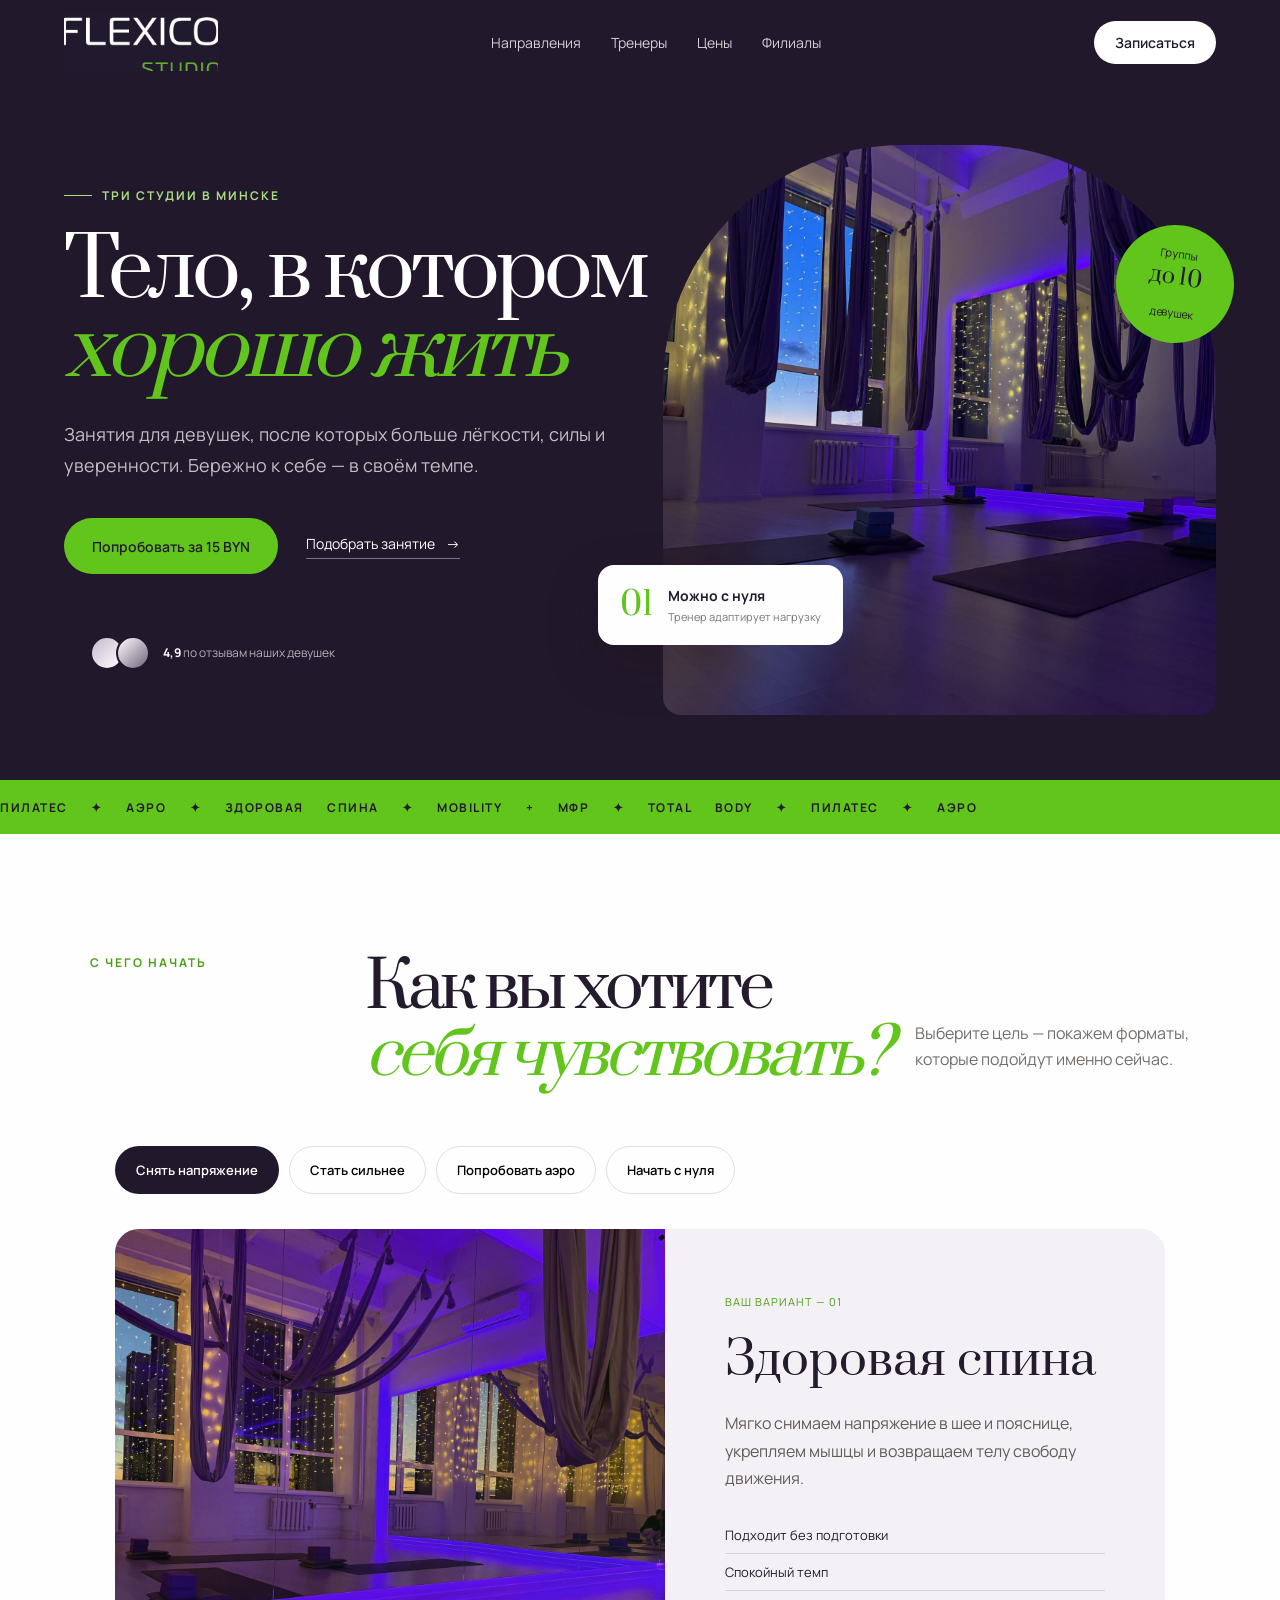
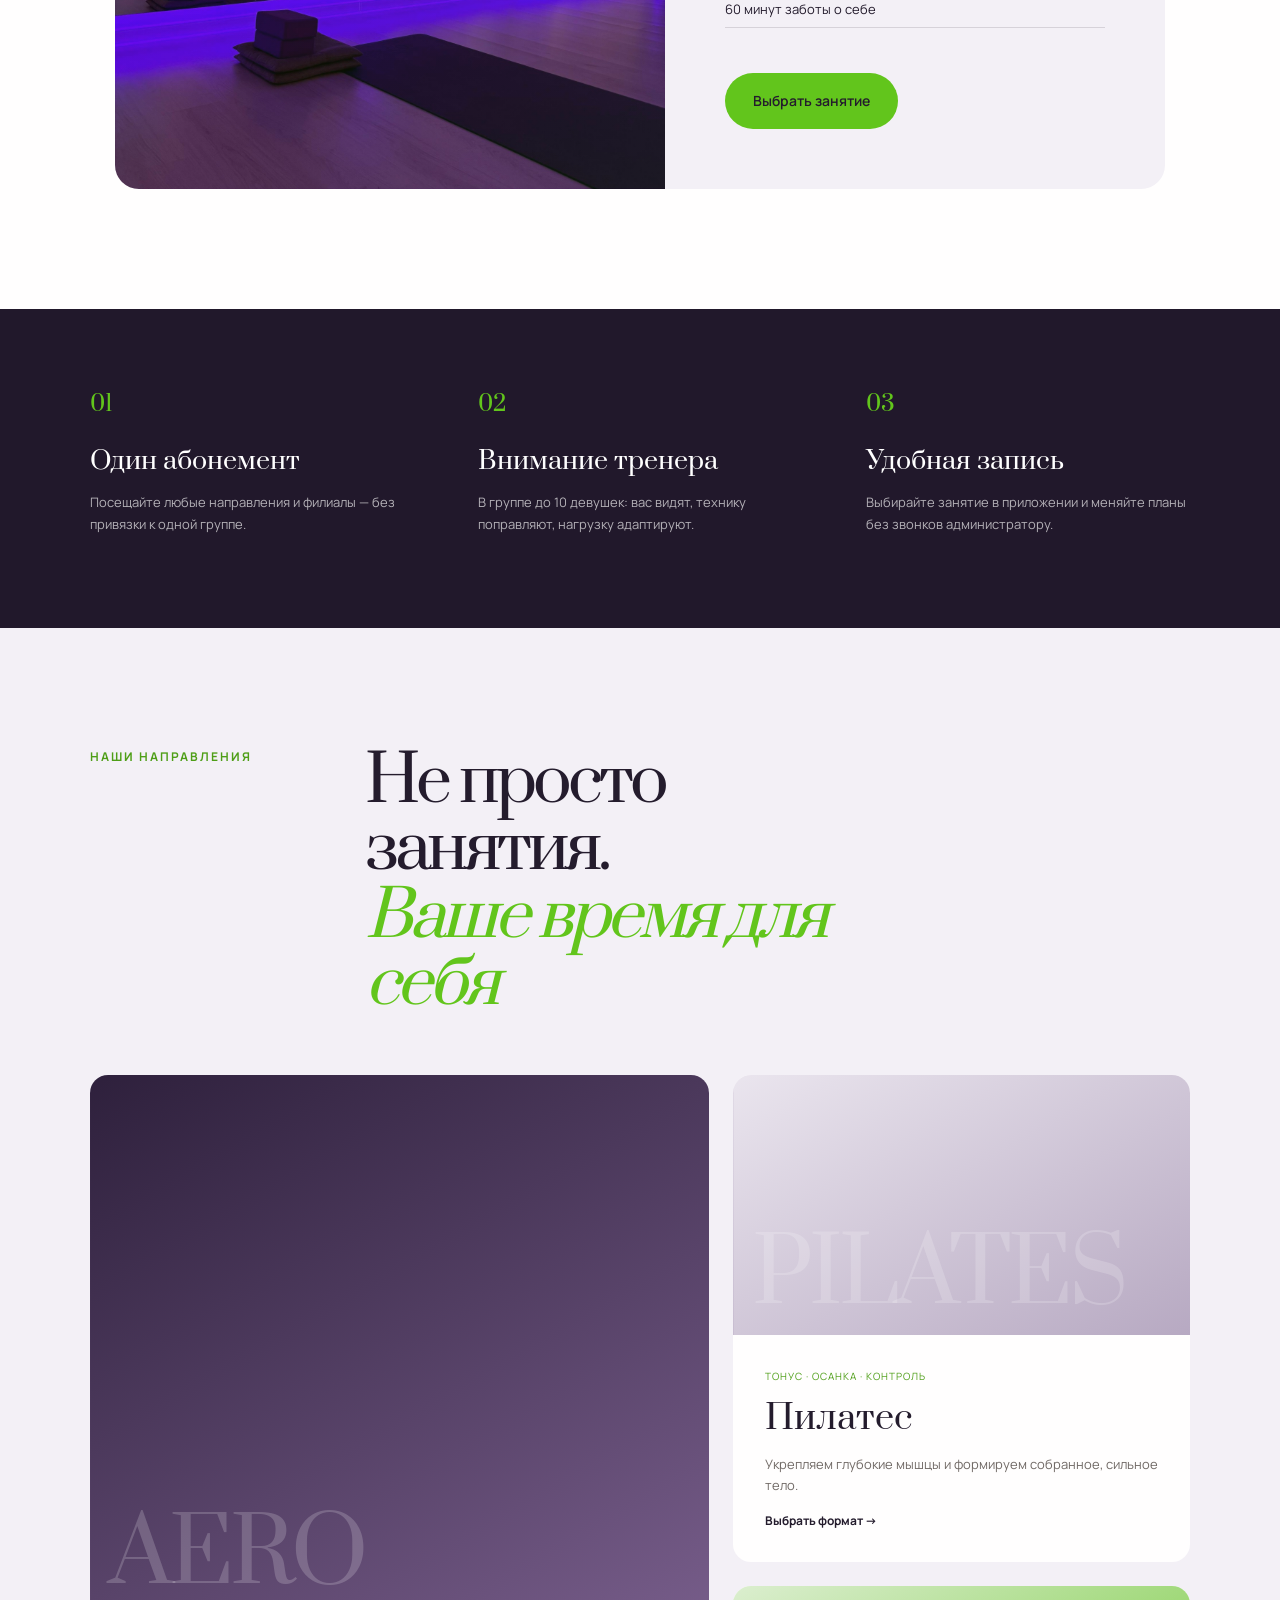
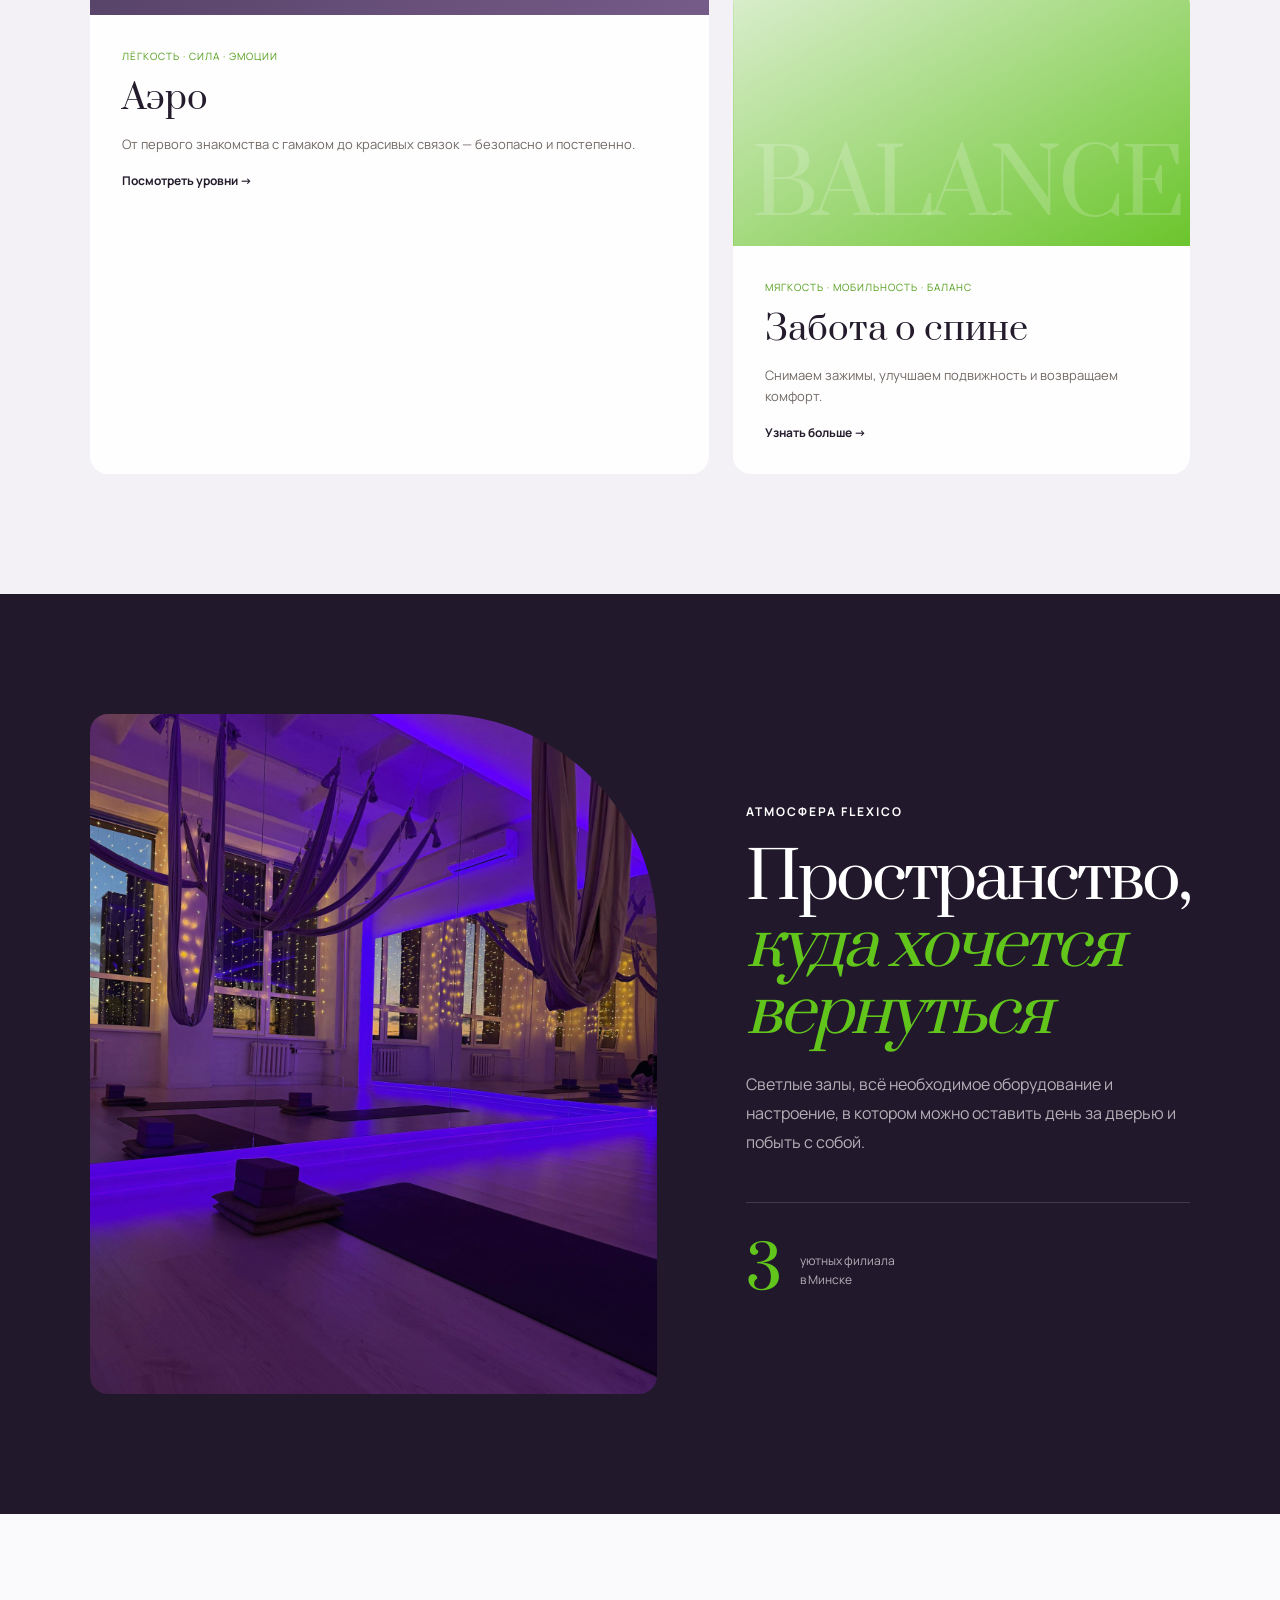
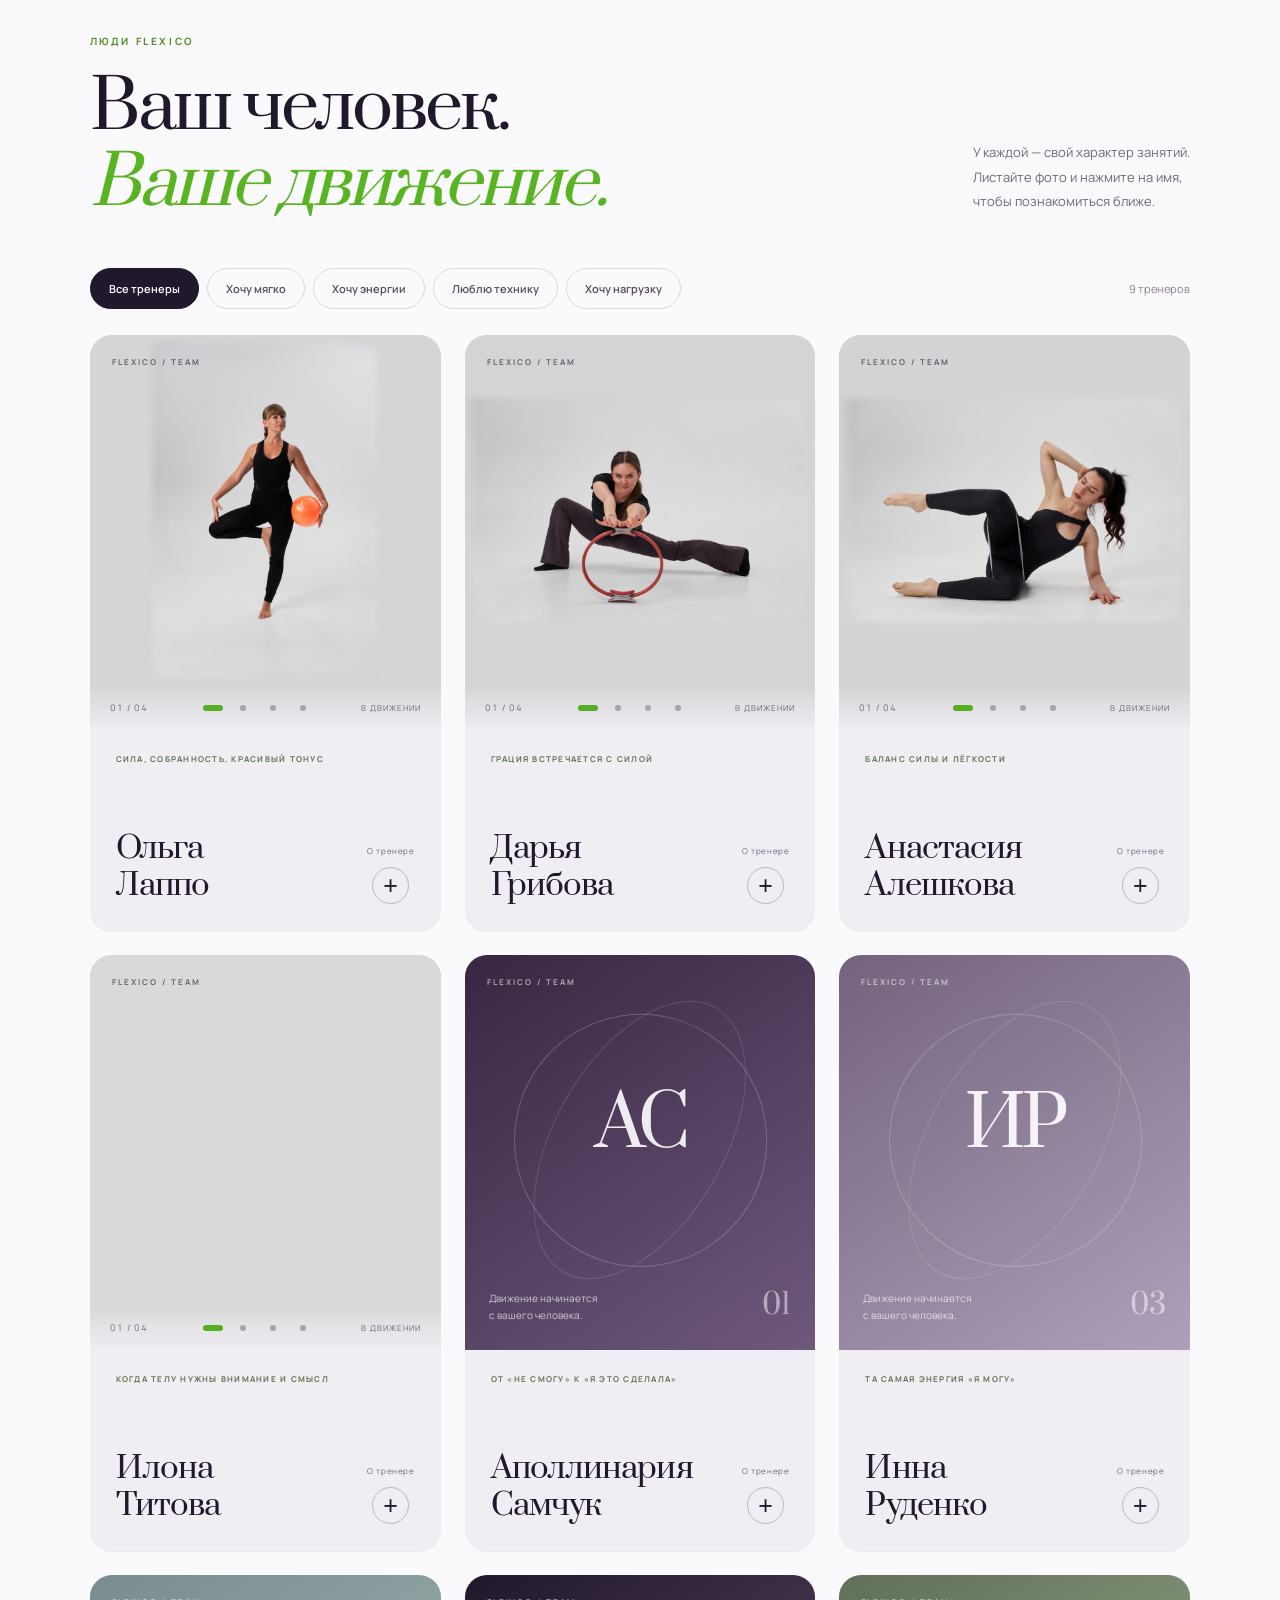
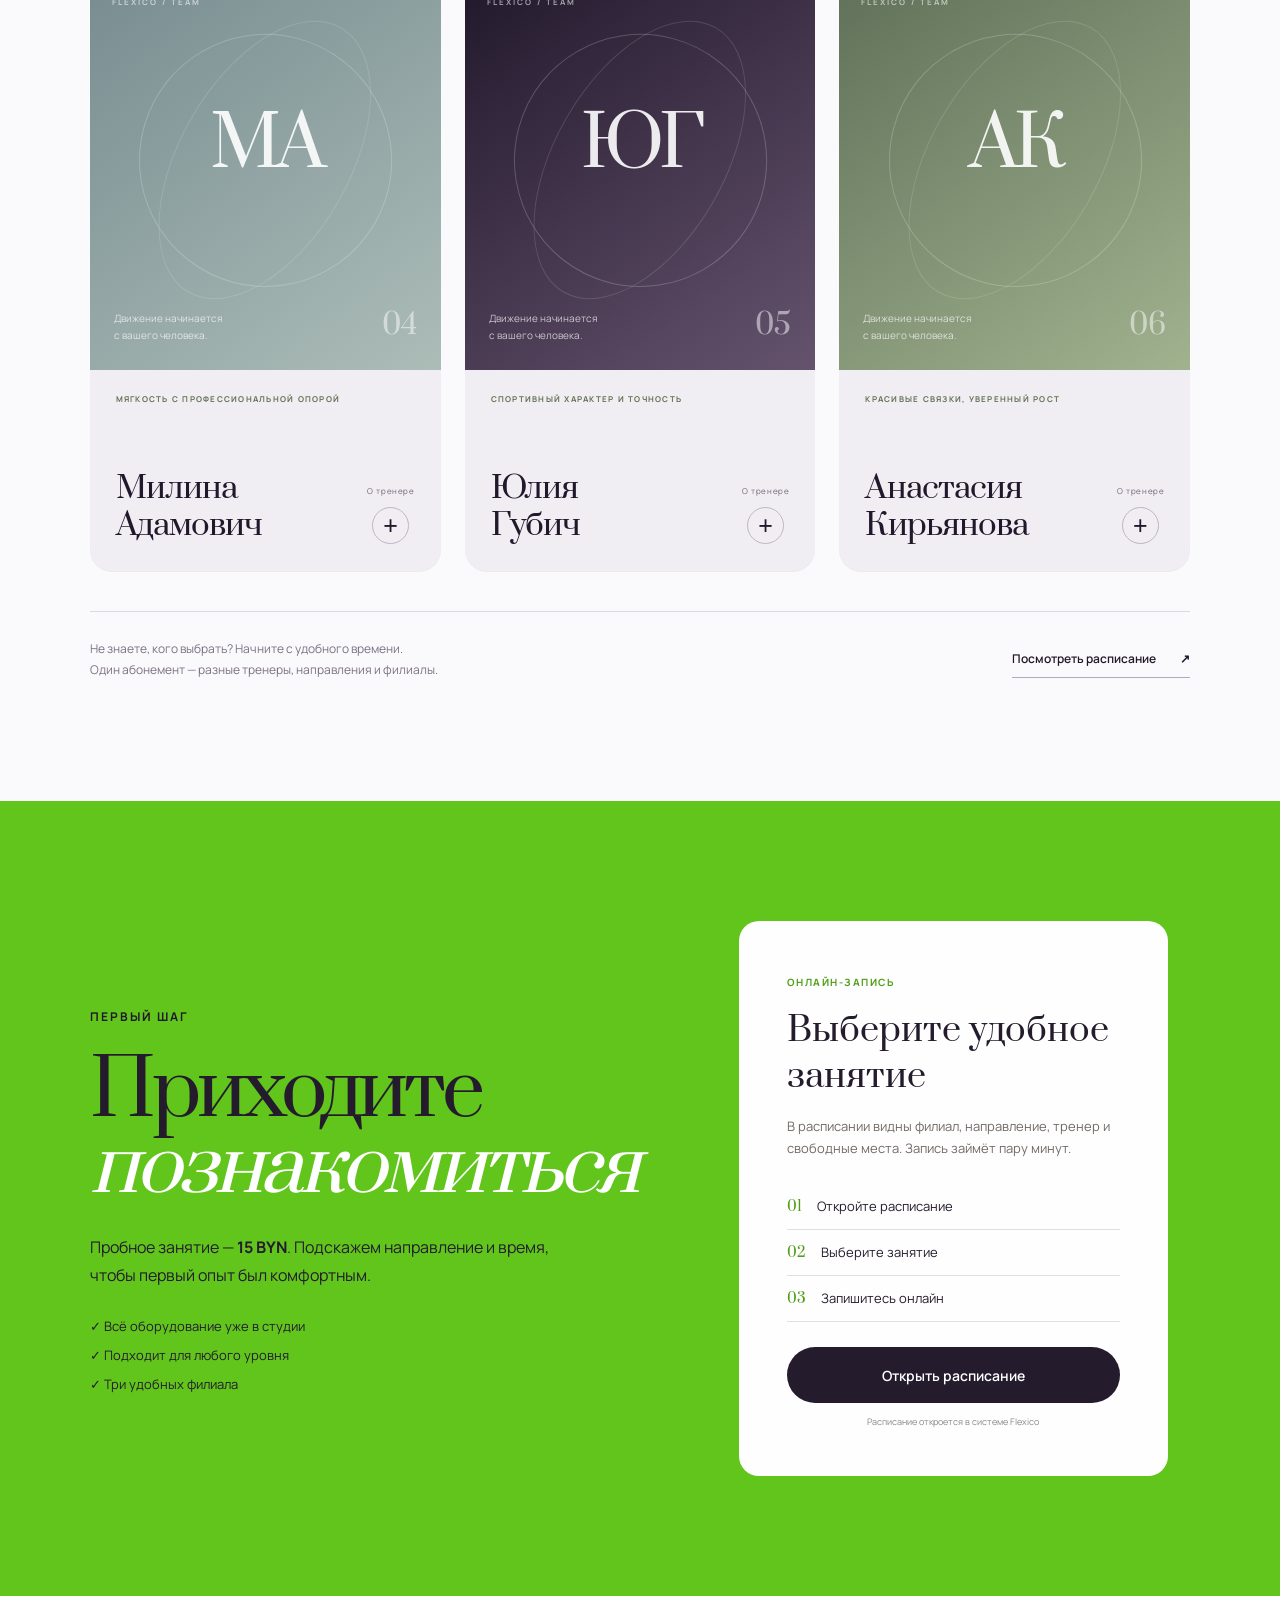
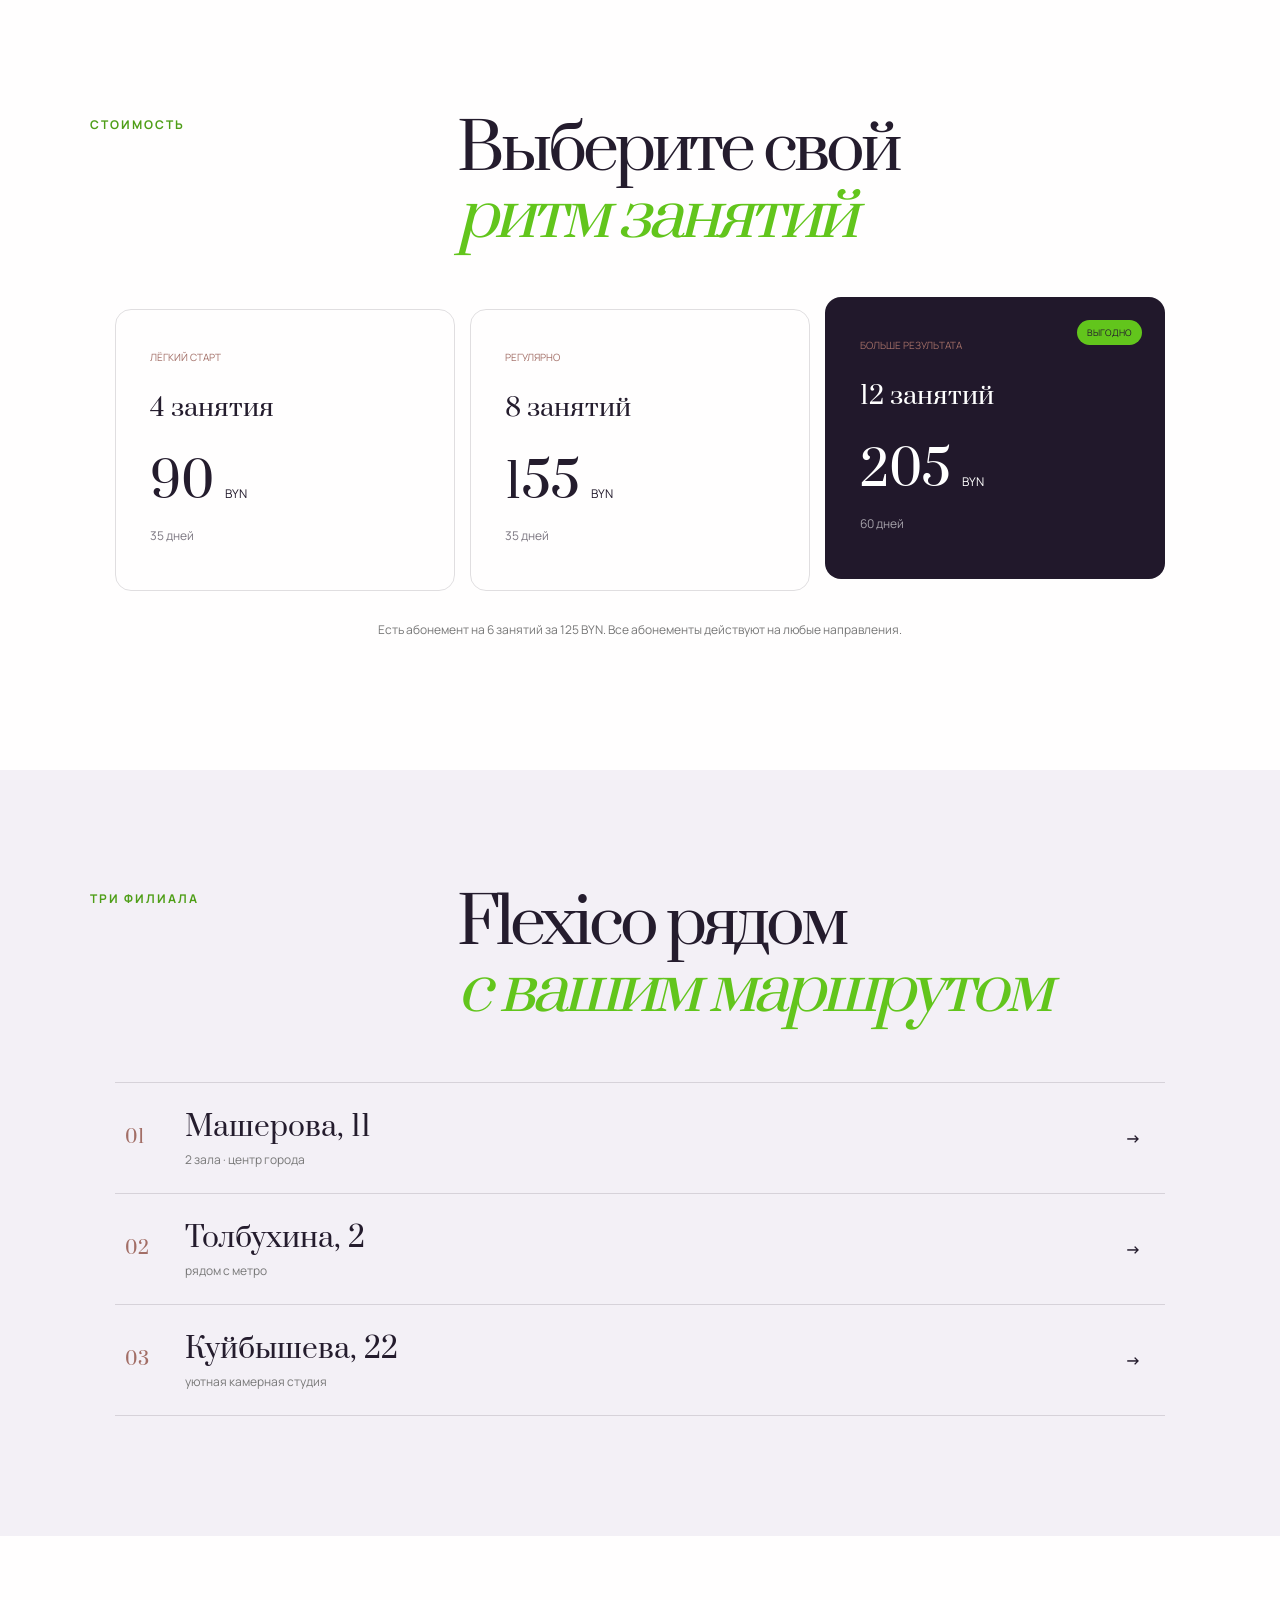
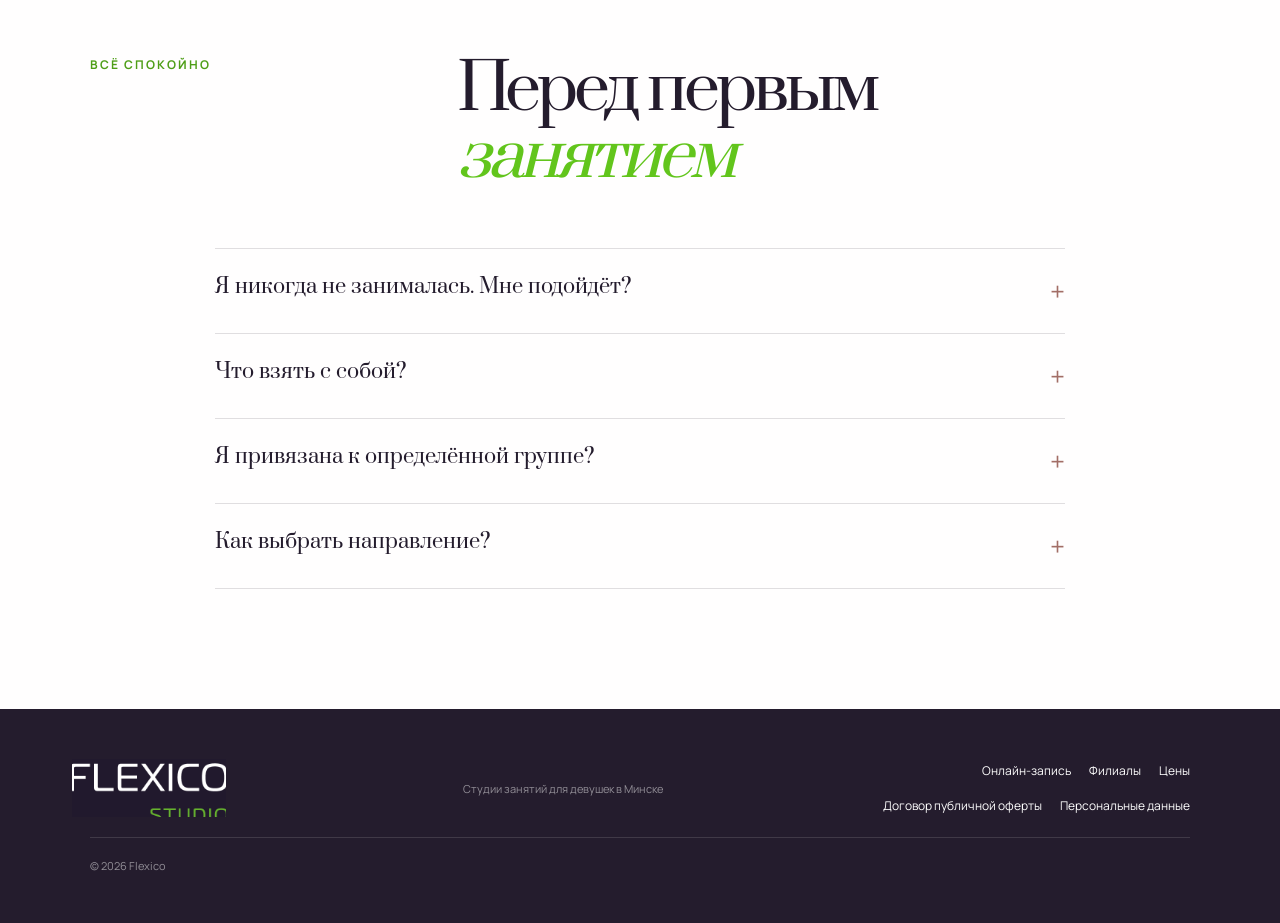
==== commit a0dc1dc1: "Add files via upload" ====
--- a/index.html
+++ b/index.html
@@ -16,7 +16,7 @@
   <link rel="preconnect" href="https://fonts.googleapis.com">
   <link rel="preconnect" href="https://fonts.gstatic.com" crossorigin>
   <link href="https://fonts.googleapis.com/css2?family=Manrope:wght@400;500;600;700&family=Prata&display=swap" rel="stylesheet">
-  <link rel="stylesheet" href="styles.css?v=team-0a6a759bbb" />
+  <link rel="stylesheet" href="styles.css?v=team-b8bd19f755" />
 </head>
 <body>
   <header class="header">
@@ -325,7 +325,7 @@
     </section>
   </main>
 
-  <footer><a class="logo logo-image" href="#top" aria-label="Flexico"></a><p>Студии занятий для девушек в Минске</p><div><a href="https://flexicostudiogmailcom.impulsecrm.ru/widget/2" target="_blank" rel="noopener">Онлайн-запись</a><a href="#studios">Филиалы</a><a href="#prices">Цены</a><a href="offer.html">Договор публичной оферты</a></div><small>© 2026 Flexico</small></footer>
-  <script src="script.js?v=team-0a6a759bbb"></script>
+  <footer><a class="logo logo-image" href="#top" aria-label="Flexico"></a><p>Студии занятий для девушек в Минске</p><div><a href="https://flexicostudiogmailcom.impulsecrm.ru/widget/2" target="_blank" rel="noopener">Онлайн-запись</a><a href="#studios">Филиалы</a><a href="#prices">Цены</a><a href="offer.html">Договор публичной оферты</a><a href="privacy.html">Персональные данные</a></div><small>© 2026 Flexico</small></footer>
+  <script src="script.js?v=team-b8bd19f755"></script>
 </body>
 </html>
--- a/styles.css
+++ b/styles.css
@@ -106,3 +106,6 @@
 @media(max-width:650px){.team-heading{display:block;margin-bottom:30px}.team-heading h2{font-size:43px;letter-spacing:-2px}.team-heading>p{margin-top:20px;font-size:12px}.team-heading>p br{display:none}.team-toolbar{display:block;margin-bottom:20px}.team-filter{flex-wrap:nowrap;overflow-x:auto;scrollbar-width:none;margin:0 -20px;padding:0 20px 10px}.team-filter button{padding:11px 16px}.team-count{display:block;margin-top:10px;font-size:10px}.team-grid{grid-template-columns:1fr;gap:24px}.team-summary{min-height:177px;padding:19px 24px 25px}.team-name{font-size:32px}.team-vibe{min-height:20px;font-size:8px}.team-more{flex-direction:row;font-size:9px;gap:9px}.team-gallery-label{display:block}.team-bottom{flex-direction:column;align-items:flex-start;gap:14px}.team-dialog{width:calc(100vw - 20px);max-height:calc(100dvh - 20px);border-radius:20px}.team-dialog-body{grid-template-columns:1fr;max-height:calc(100dvh - 20px)}.team-dialog-media .team-viewport{aspect-ratio:1 / 1}.team-dialog-media .team-art{padding-bottom:85%}.team-dialog-copy{padding:28px 25px 30px}.team-dialog-name{font-size:32px}.team-close{top:12px;right:12px}.team-dialog-copy .team-bio{font-size:13px}.team-heading .team-kicker{margin-bottom:20px}}
 @media(max-width:360px){.team-summary{padding:18px}.team-name{font-size:28px}.team-more{flex-direction:column}.team-gallery-label{font-size:7px}}
 @media(prefers-reduced-motion:reduce){.team-card,.team-plus,.team-dot span,.team-filter button{transition:none}.team-track{scroll-behavior:auto}}
+
+/* Legal footer links */
+footer>div{flex-wrap:wrap}
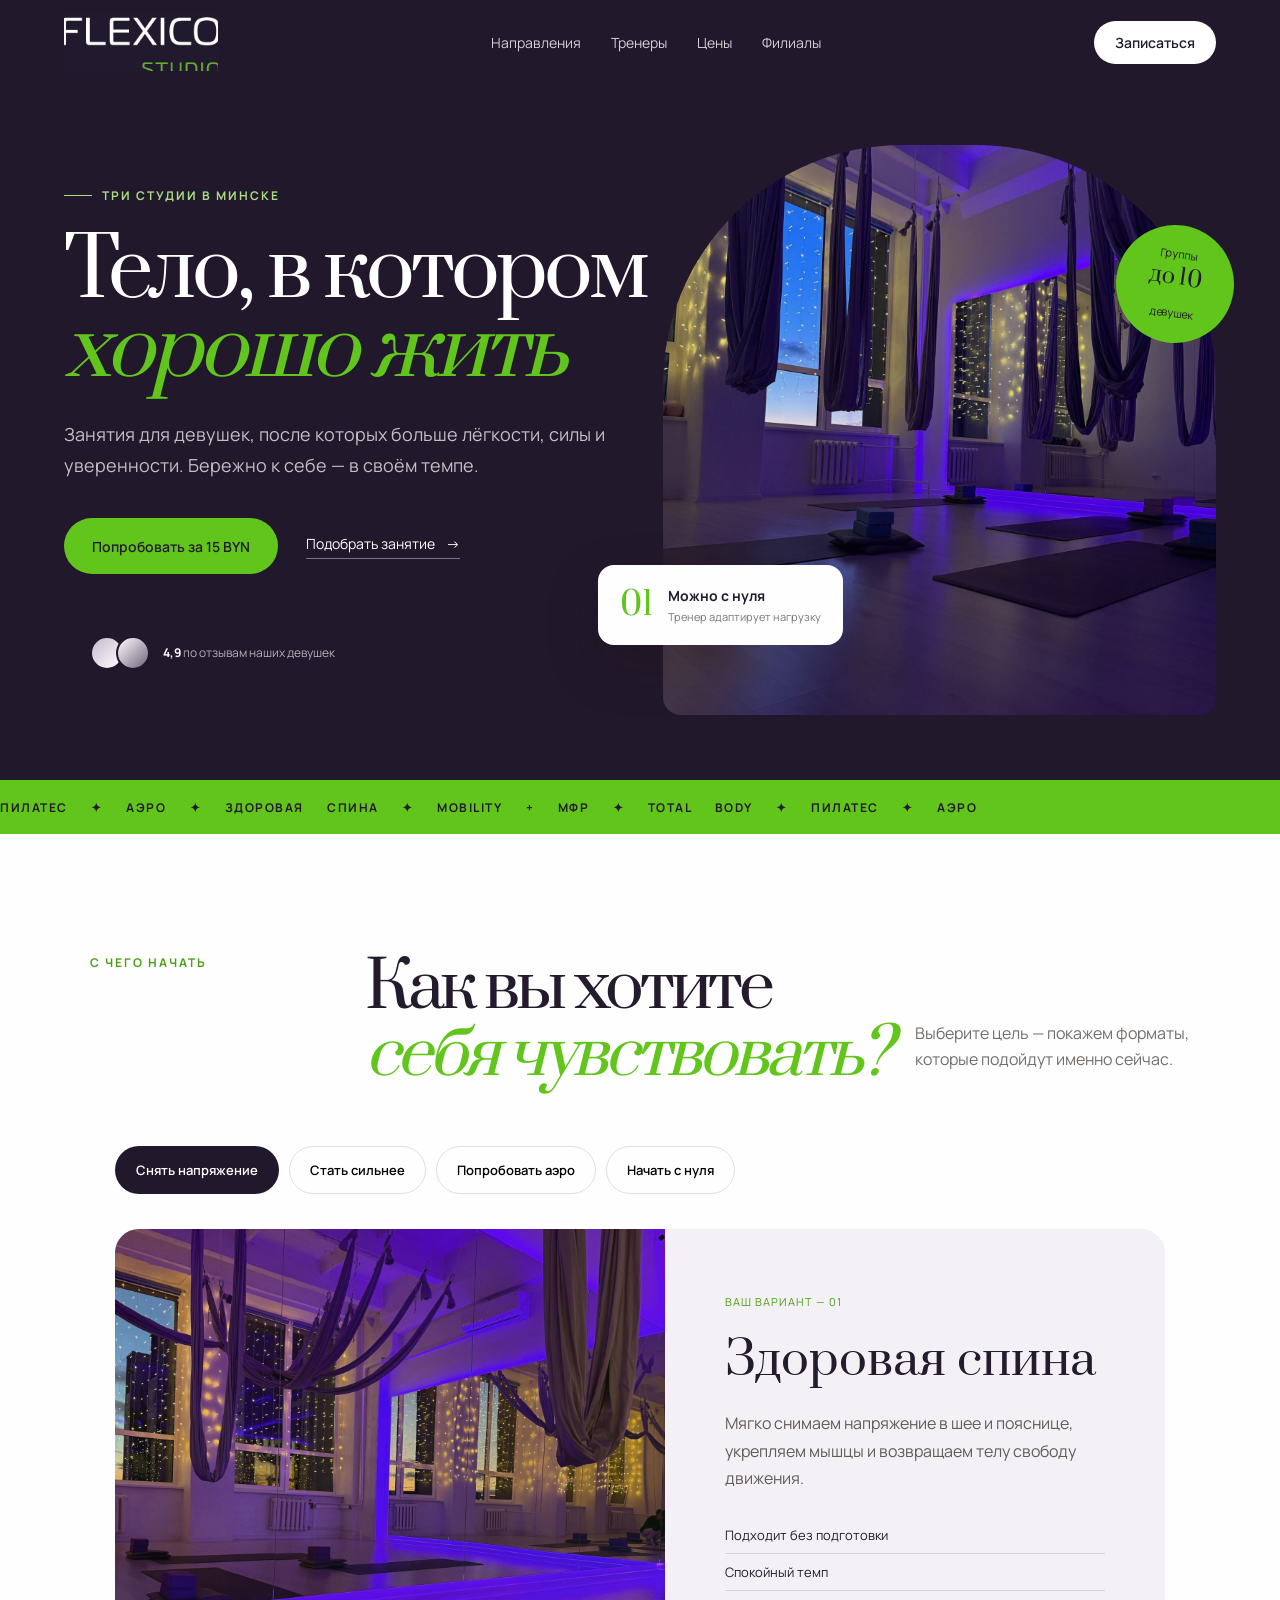
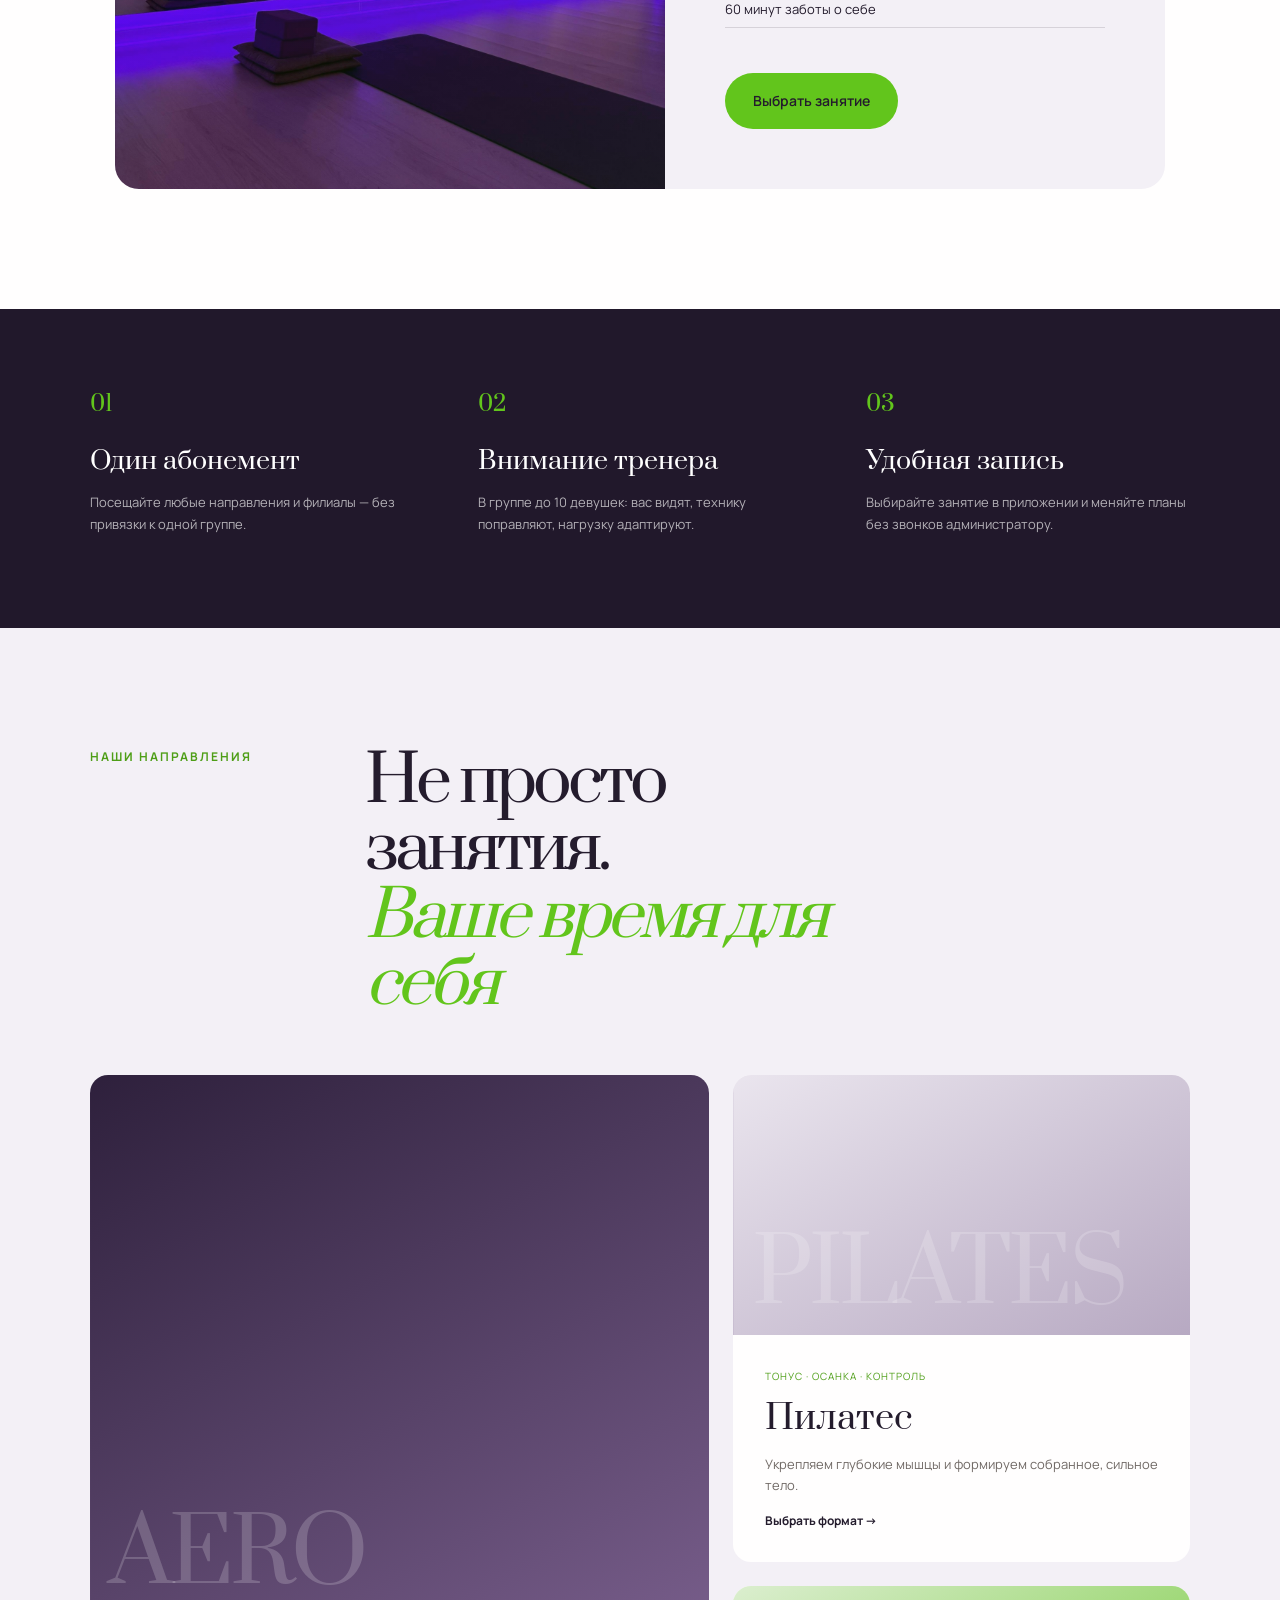
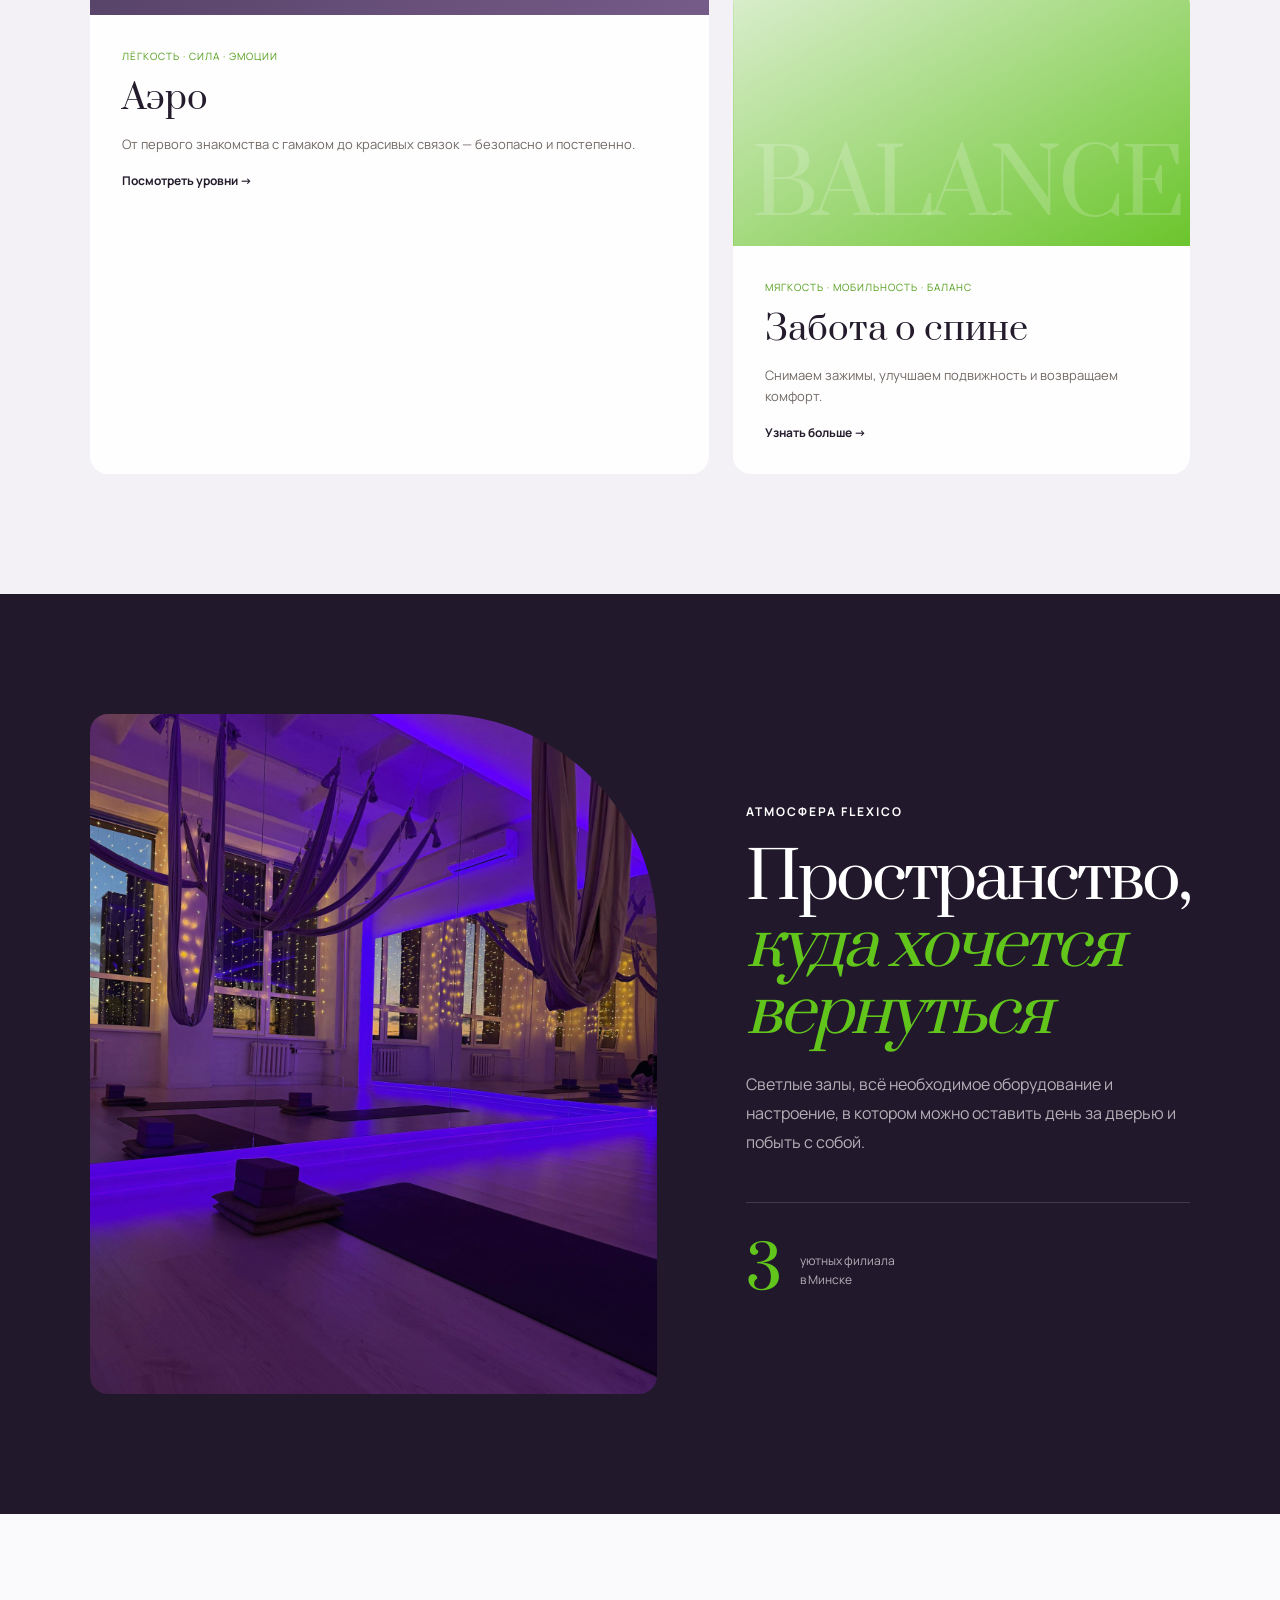
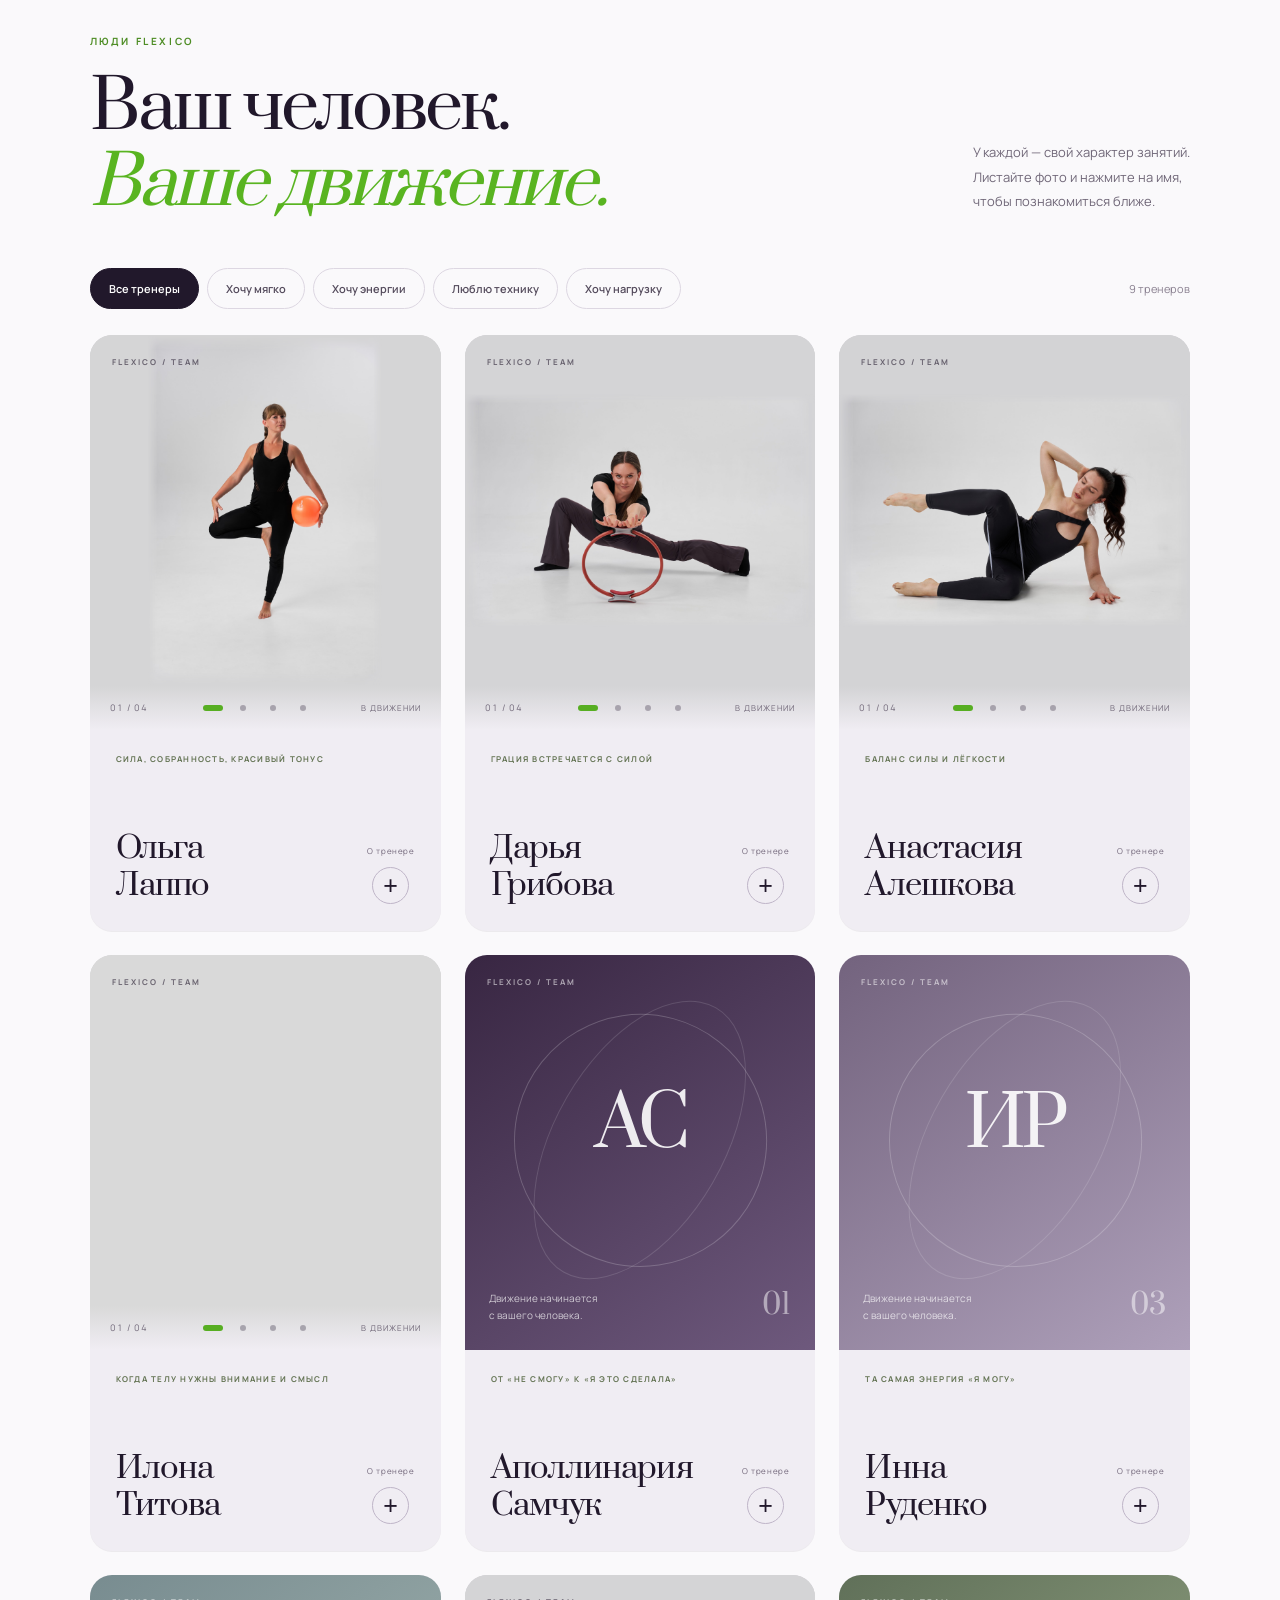
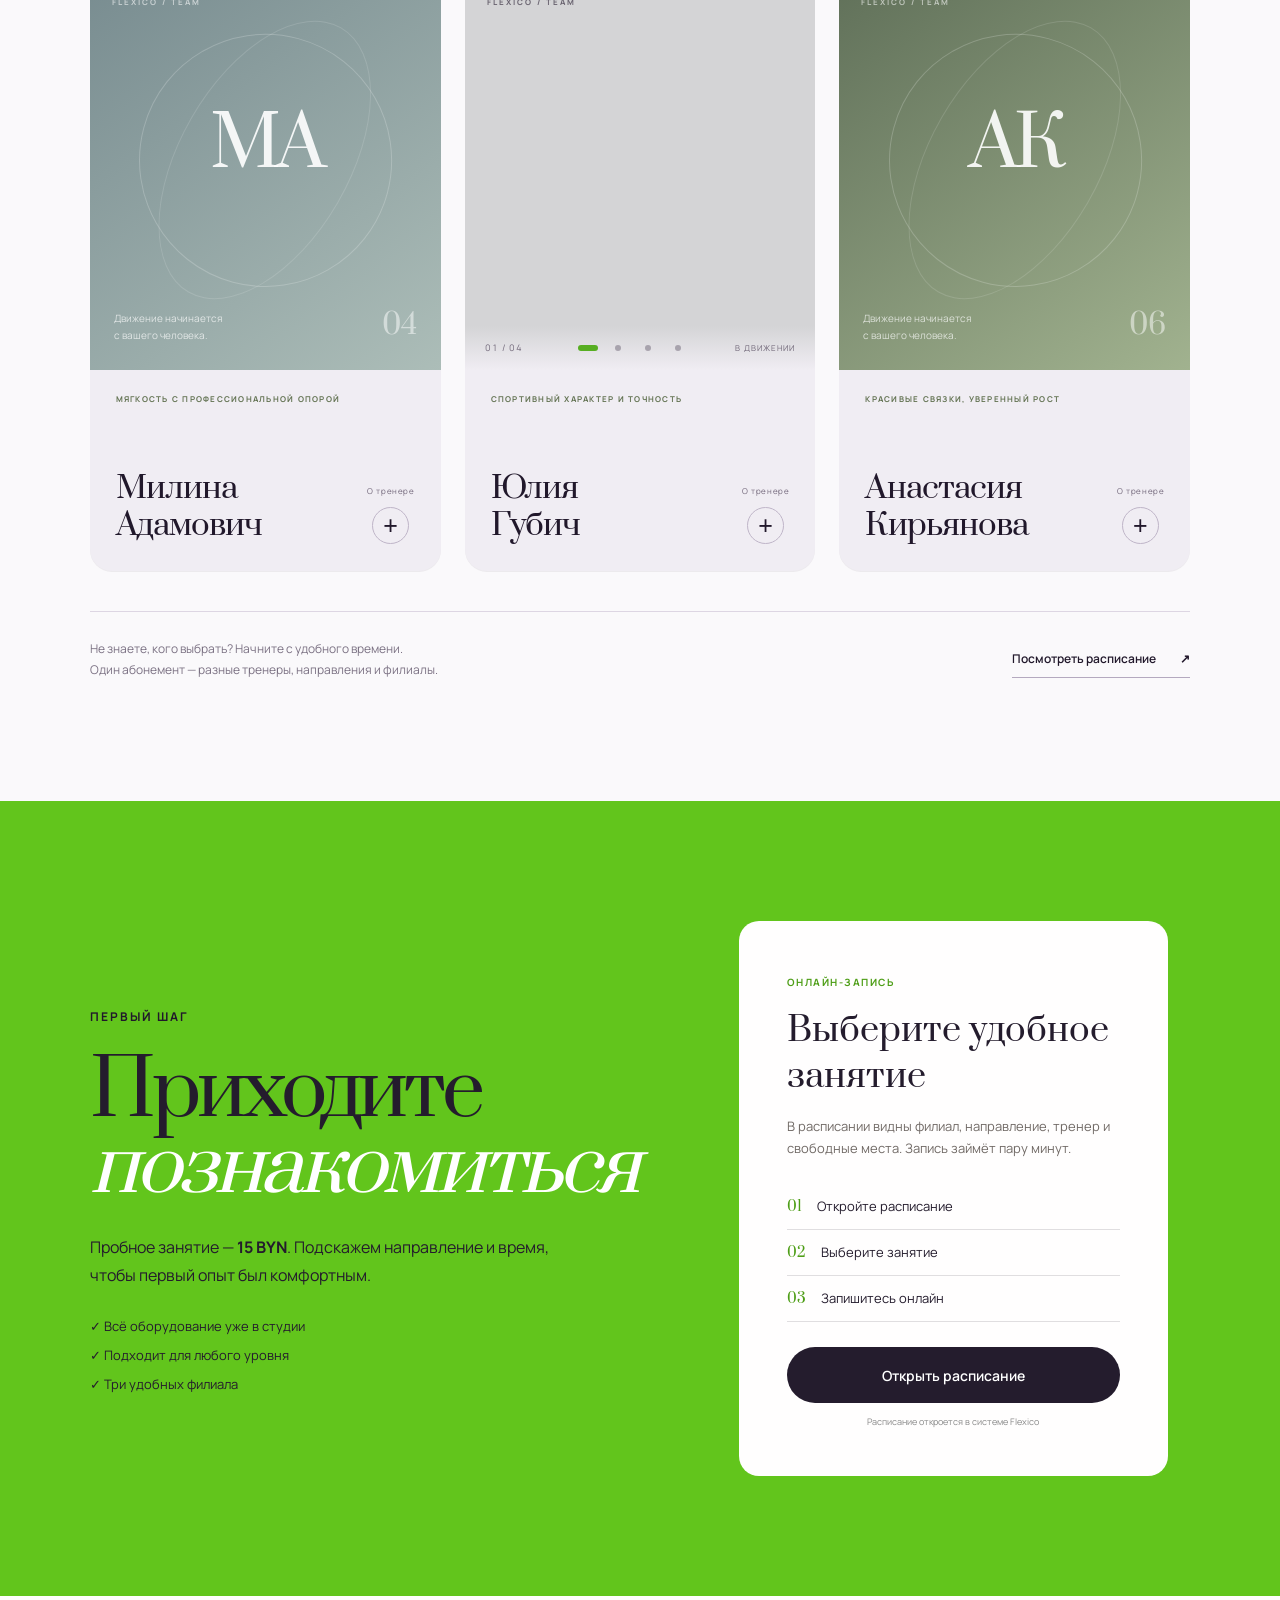
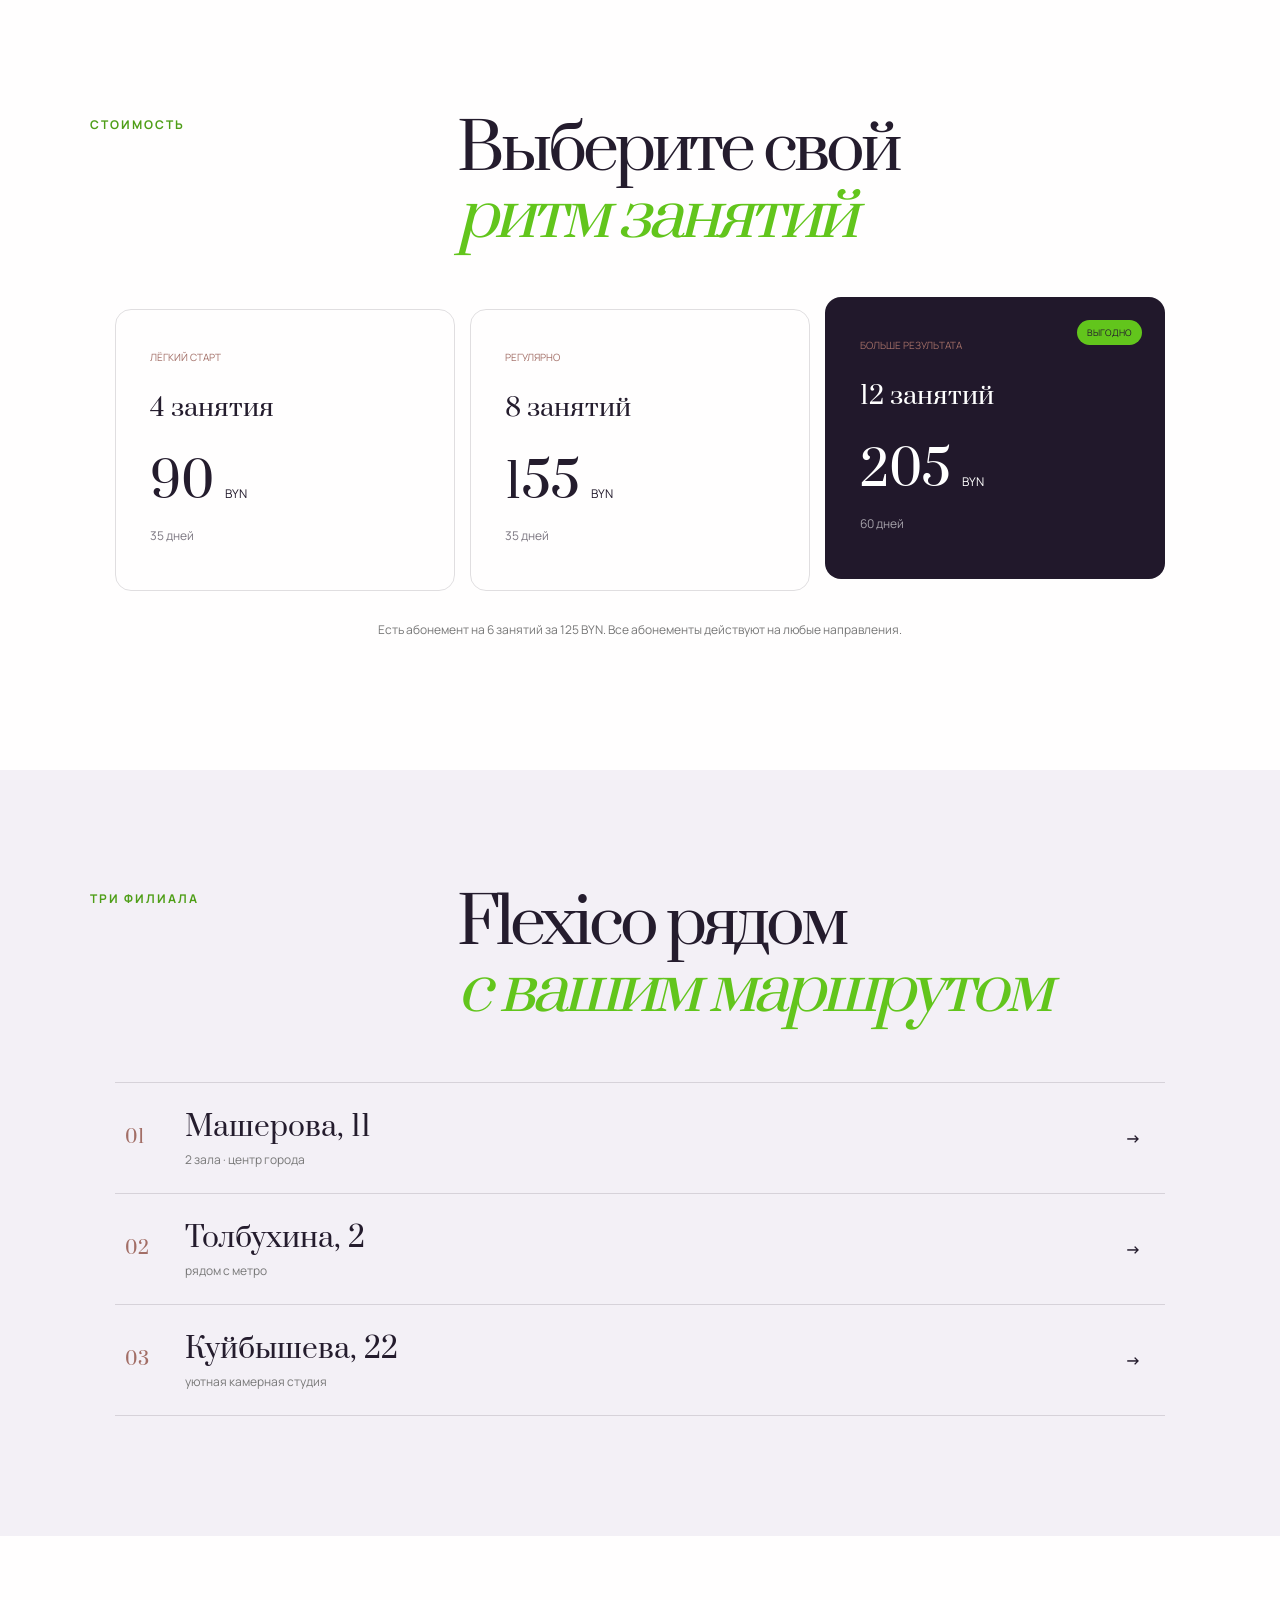
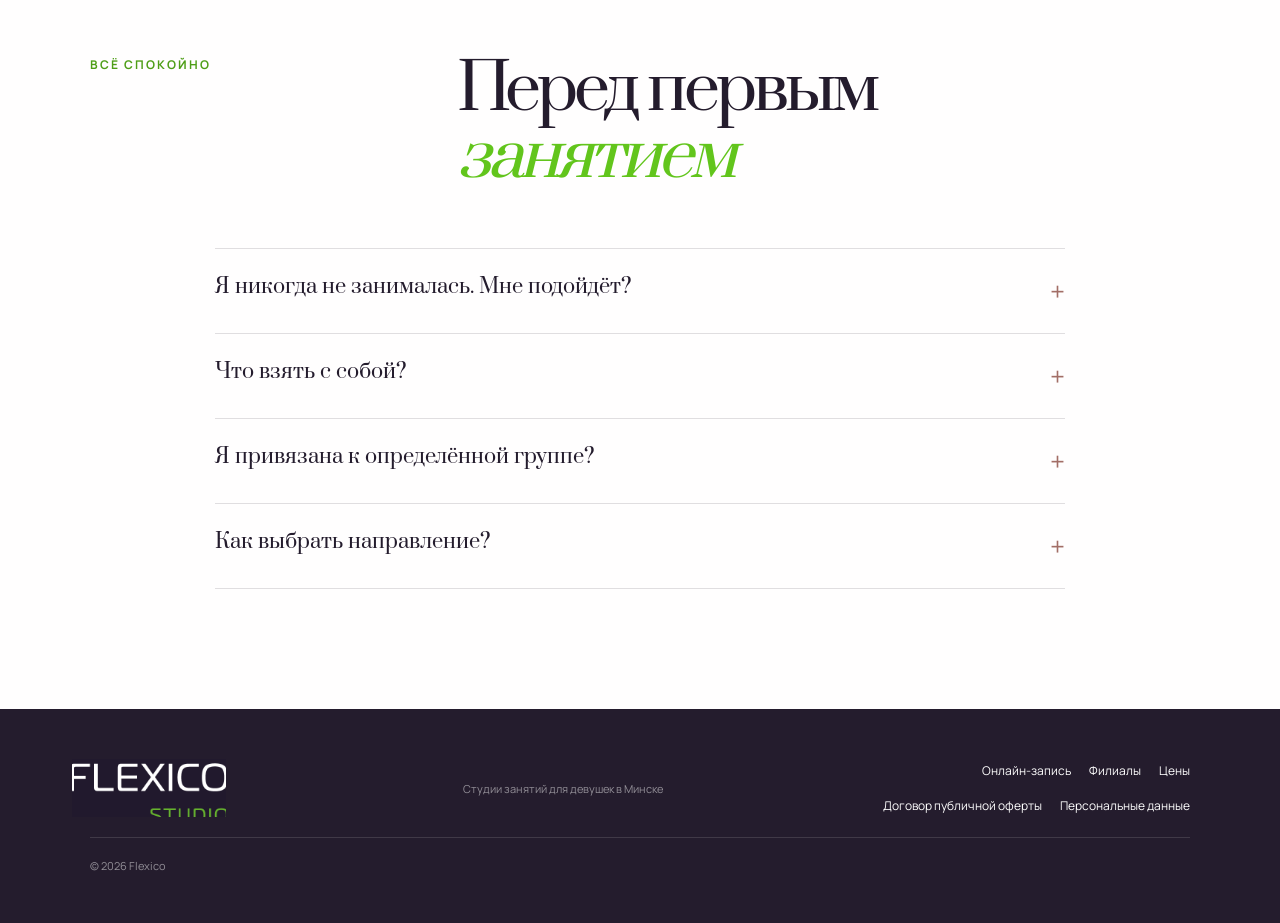
==== commit 3c8948e6: "Add files via upload" ====
--- a/index.html
+++ b/index.html
@@ -16,7 +16,7 @@
   <link rel="preconnect" href="https://fonts.googleapis.com">
   <link rel="preconnect" href="https://fonts.gstatic.com" crossorigin>
   <link href="https://fonts.googleapis.com/css2?family=Manrope:wght@400;500;600;700&family=Prata&display=swap" rel="stylesheet">
-  <link rel="stylesheet" href="styles.css?v=team-b8bd19f755" />
+  <link rel="stylesheet" href="styles.css?v=team-6b009fb28d" />
 </head>
 <body>
   <header class="header">
@@ -247,8 +247,21 @@
           </div>
         </details>
       </article>
-<article class="team-card" id="trainer-yulia-gubich" data-moods="technique energy power">
-        <div class="team-art tone-night" aria-hidden="true"><span class="team-edition">FLEXICO / TEAM</span><span class="team-art-orbit"></span><span class="team-monogram">ЮГ</span><span class="team-art-note">Движение начинается<br>с вашего человека.</span><span class="team-art-number">05</span></div>
+<article class="team-card team-card-photo" id="trainer-yulia-gubich" data-moods="technique energy power">
+        <div class="team-gallery" style="--gallery-studio:#d4d4d6" role="region" aria-label="Фотографии: Юлия Губич">
+          <div class="team-viewport"><div class="team-track" tabindex="0" aria-label="Галерея: Юлия Губич">
+              <figure class="team-slide" id="julia-gubich-photo-1" role="group" aria-roledescription="слайд" aria-label="1 из 4" style="--studio:#d4d4d6">
+                <img class="team-photo" src="upload/trainers/julia-gubich-1621.jpg" alt="Юлия Губич с кольцом для пилатеса" width="1365" height="2048" loading="lazy" decoding="async" draggable="false">
+              </figure><figure class="team-slide" id="julia-gubich-photo-2" role="group" aria-roledescription="слайд" aria-label="2 из 4" style="--studio:#d4d4d6">
+                <img class="team-photo" src="upload/trainers/julia-gubich-1635.jpg" alt="Юлия Губич выполняет глубокий выпад" width="1365" height="2048" loading="lazy" decoding="async" draggable="false">
+              </figure><figure class="team-slide" id="julia-gubich-photo-3" role="group" aria-roledescription="слайд" aria-label="3 из 4" style="--studio:#d4d4d6">
+                <img class="team-photo" src="upload/trainers/julia-gubich-1700.jpg" alt="Юлия Губич выполняет упражнение с мячом" width="2048" height="1365" loading="lazy" decoding="async" draggable="false">
+              </figure><figure class="team-slide" id="julia-gubich-photo-4" role="group" aria-roledescription="слайд" aria-label="4 из 4" style="--studio:#d4d4d6">
+                <img class="team-photo" src="upload/trainers/julia-gubich-1686.jpg" alt="Юлия Губич выполняет мост с подъёмом ноги" width="1365" height="2047" loading="lazy" decoding="async" draggable="false">
+              </figure>
+          </div><span class="team-edition" aria-hidden="true">FLEXICO / TEAM</span></div>
+          <div class="team-gallery-bar"><span class="team-frame-number" aria-hidden="true">01 / 04</span><nav class="team-dots" aria-label="Выбрать фото: Юлия Губич"><a class="team-dot" href="#julia-gubich-photo-1" data-photo="0" aria-label="Фото 1: Юлия Губич" aria-current="true"><span></span></a><a class="team-dot" href="#julia-gubich-photo-2" data-photo="1" aria-label="Фото 2: Юлия Губич"><span></span></a><a class="team-dot" href="#julia-gubich-photo-3" data-photo="2" aria-label="Фото 3: Юлия Губич"><span></span></a><a class="team-dot" href="#julia-gubich-photo-4" data-photo="3" aria-label="Фото 4: Юлия Губич"><span></span></a></nav><span class="team-gallery-label" aria-hidden="true">В движении</span></div>
+        </div>
         <details class="team-profile">
           <summary class="team-summary" aria-label="О тренере: Юлия Губич">
             <span class="team-vibe">Спортивный характер и точность</span>
@@ -326,6 +339,6 @@
   </main>
 
   <footer><a class="logo logo-image" href="#top" aria-label="Flexico"></a><p>Студии занятий для девушек в Минске</p><div><a href="https://flexicostudiogmailcom.impulsecrm.ru/widget/2" target="_blank" rel="noopener">Онлайн-запись</a><a href="#studios">Филиалы</a><a href="#prices">Цены</a><a href="offer.html">Договор публичной оферты</a><a href="privacy.html">Персональные данные</a></div><small>© 2026 Flexico</small></footer>
-  <script src="script.js?v=team-b8bd19f755"></script>
+  <script src="script.js?v=team-6b009fb28d"></script>
 </body>
 </html>
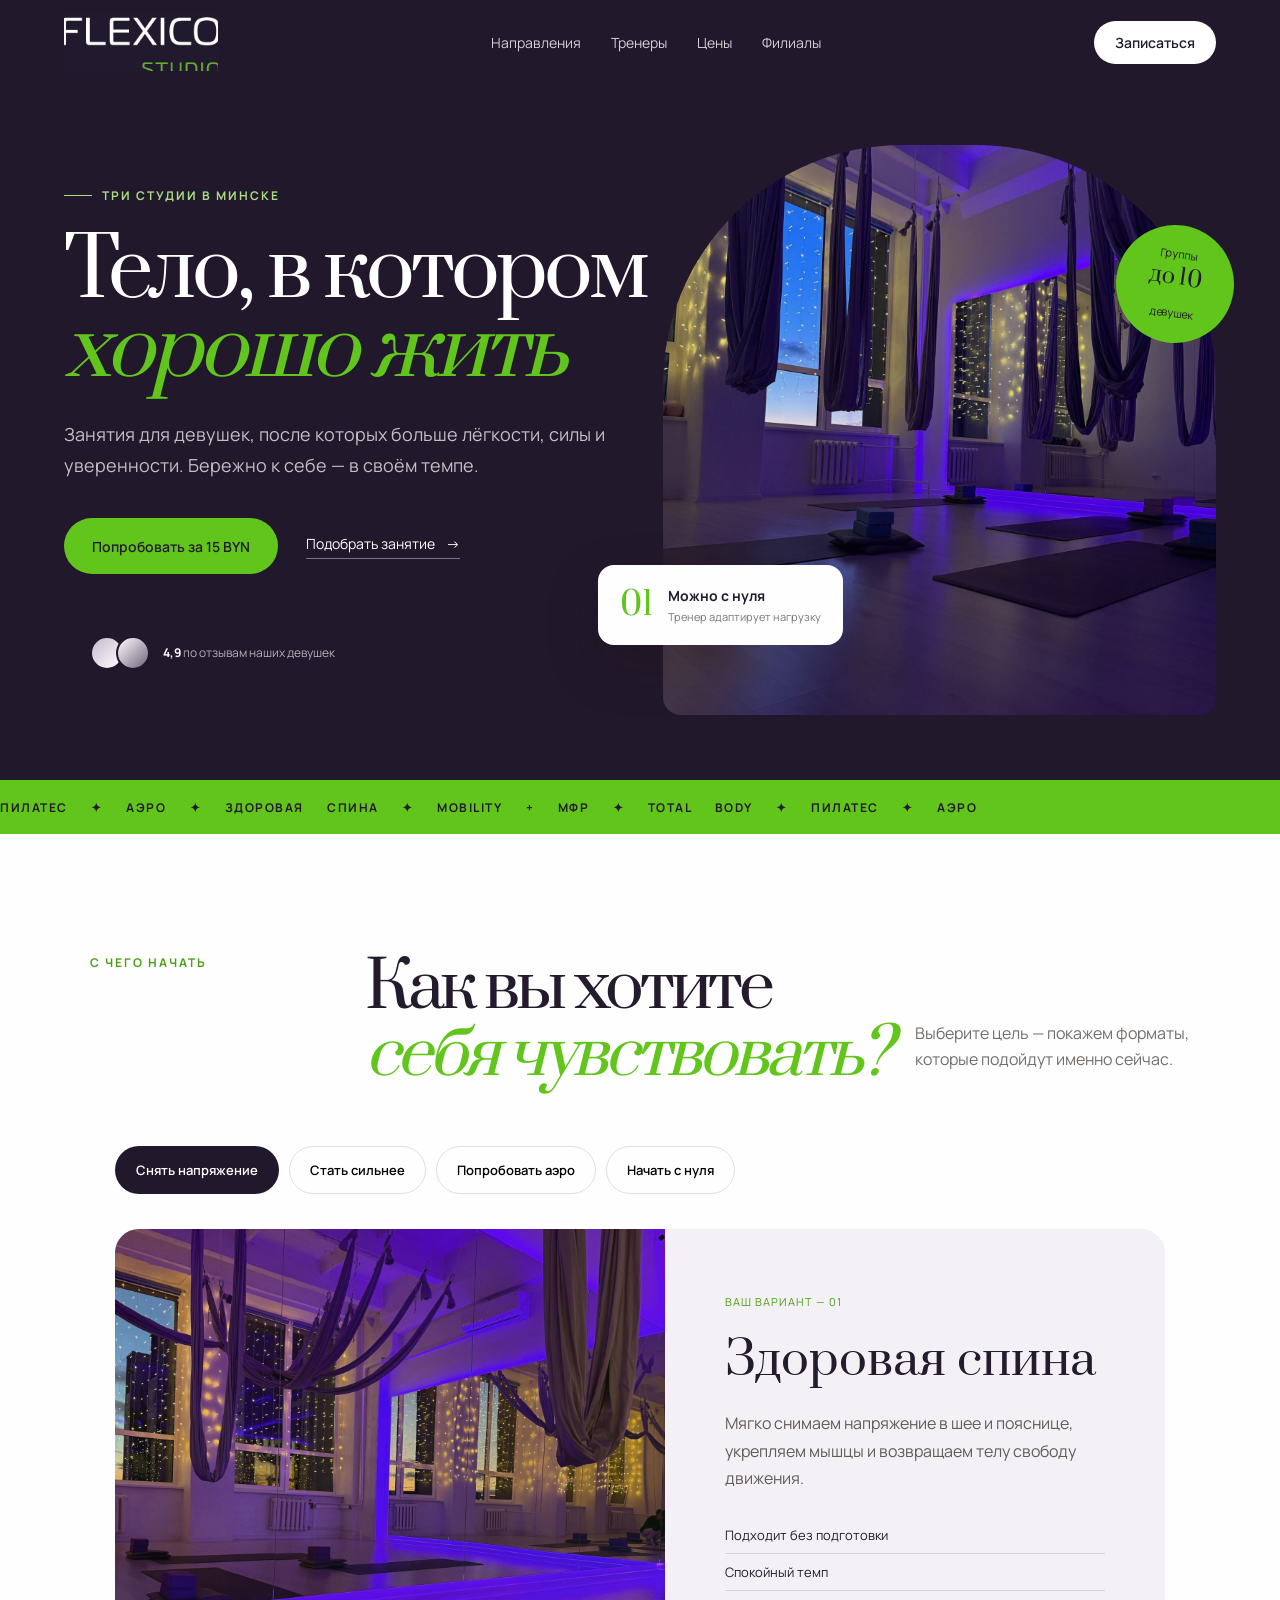
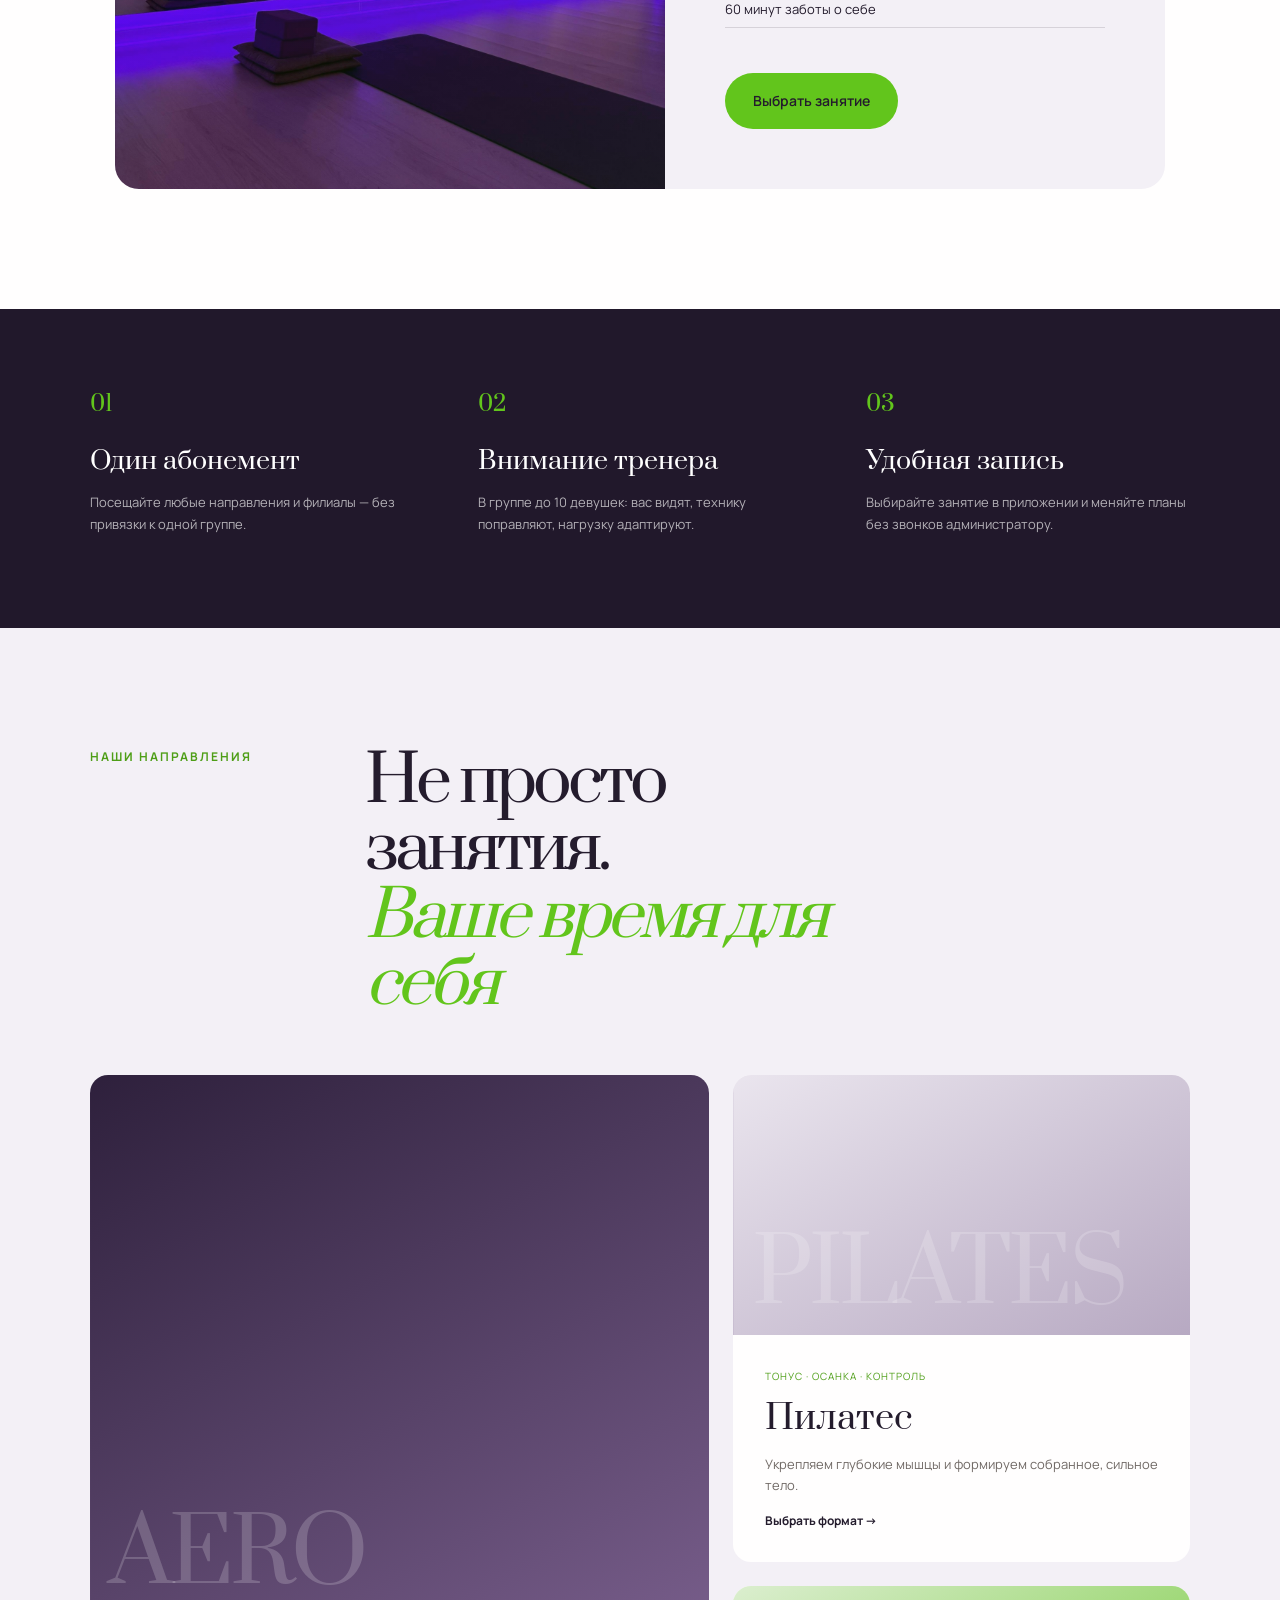
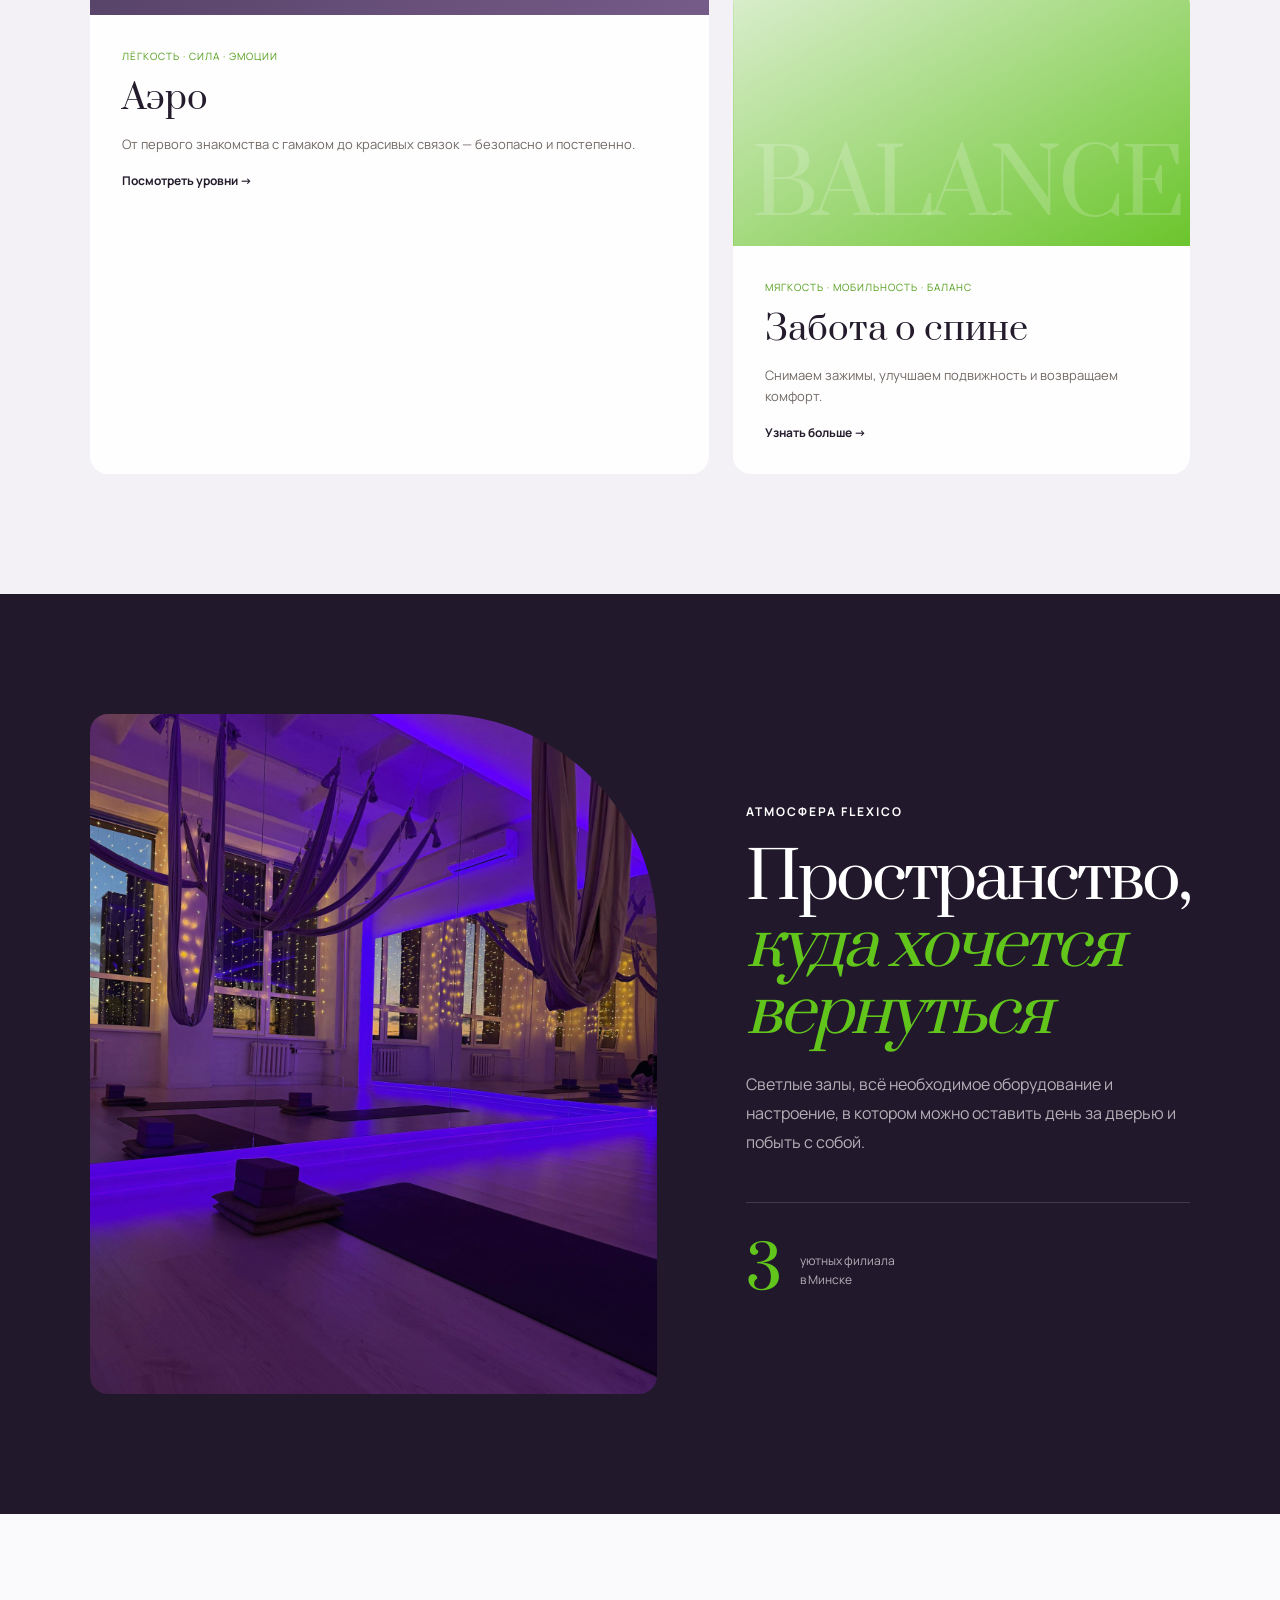
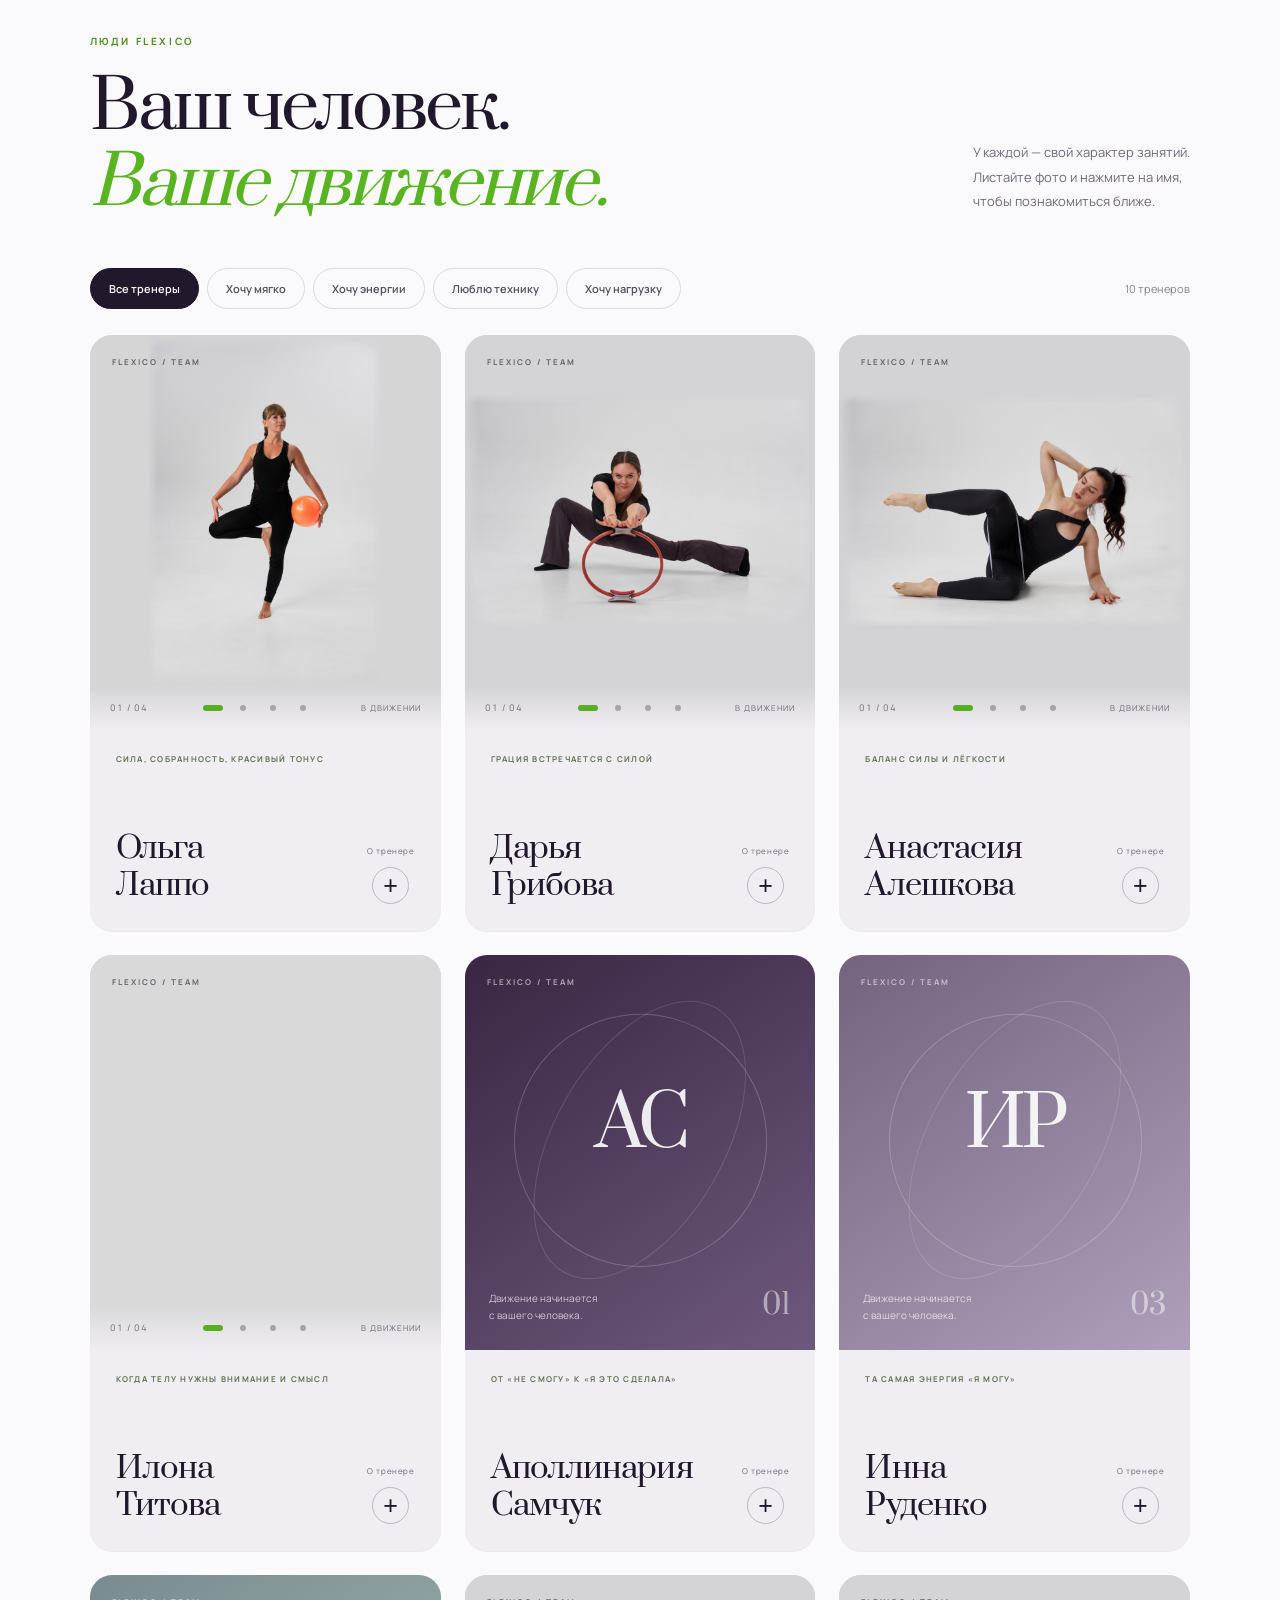
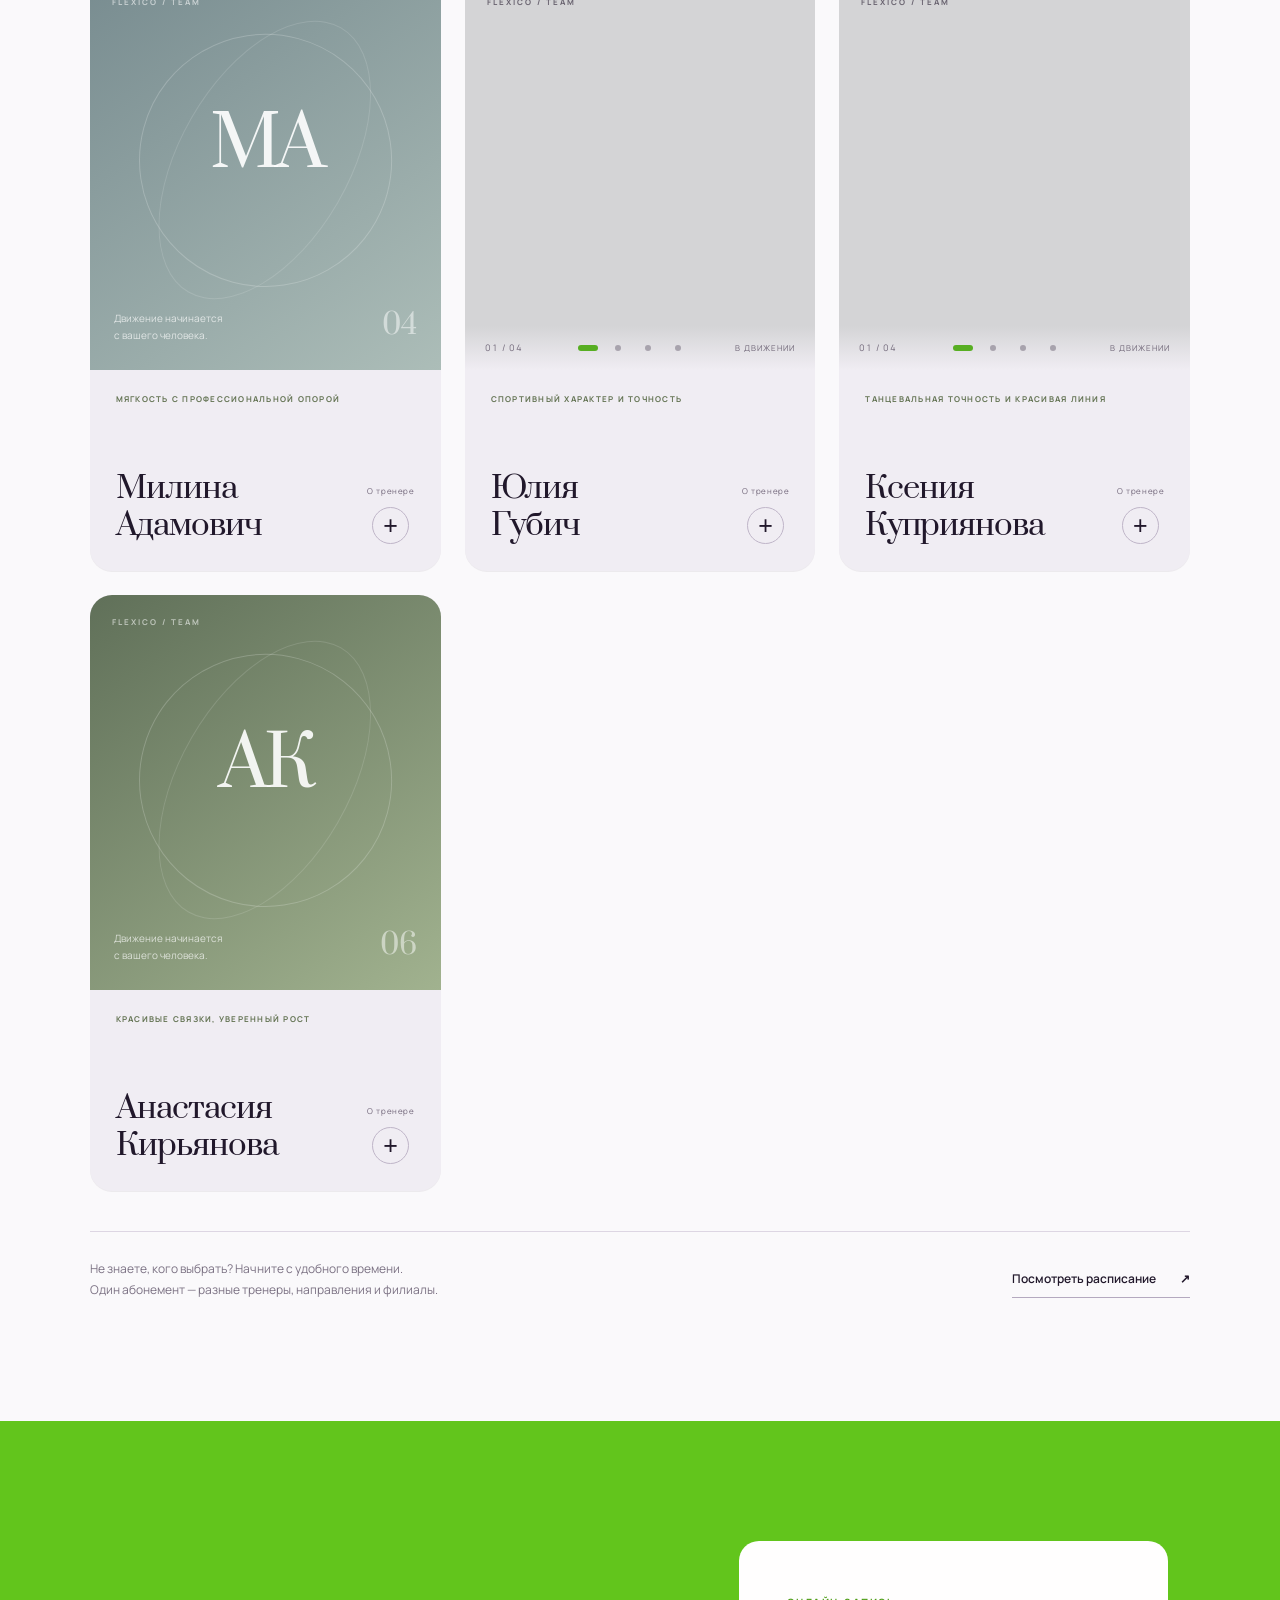
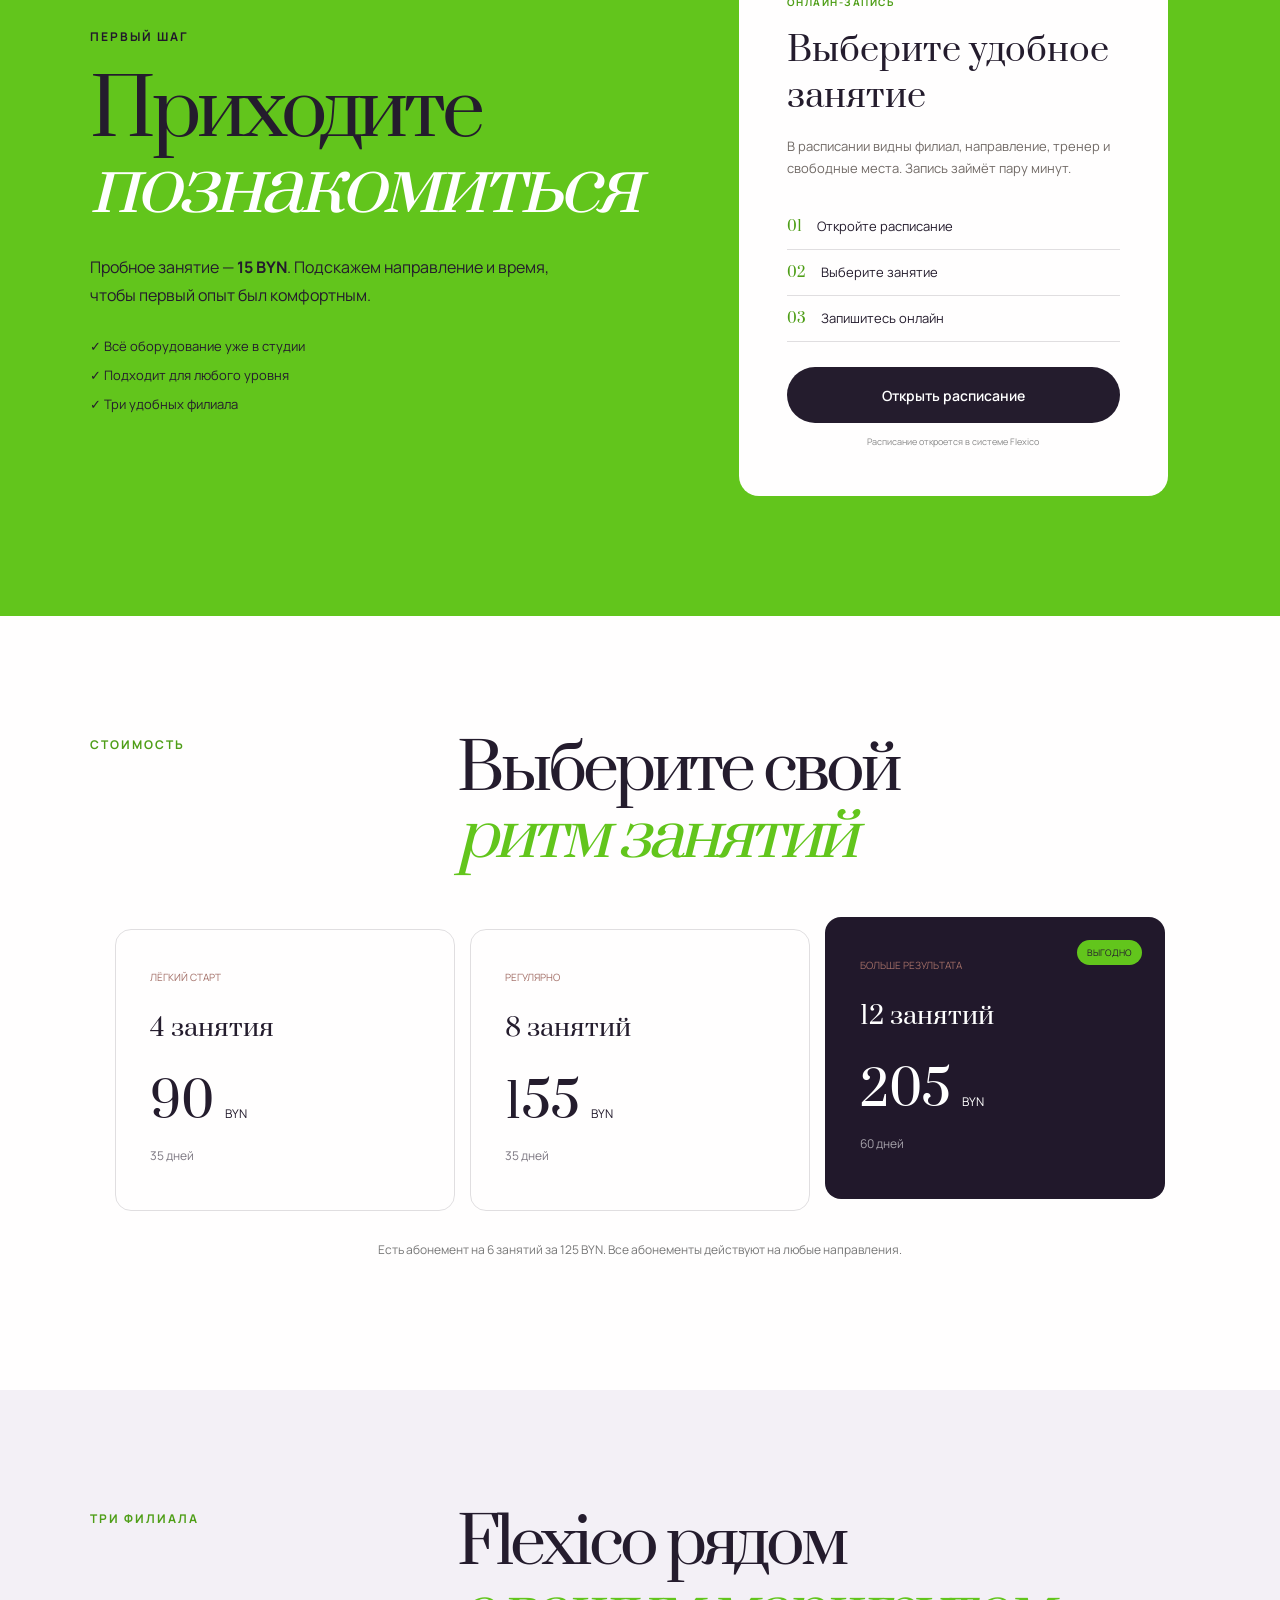
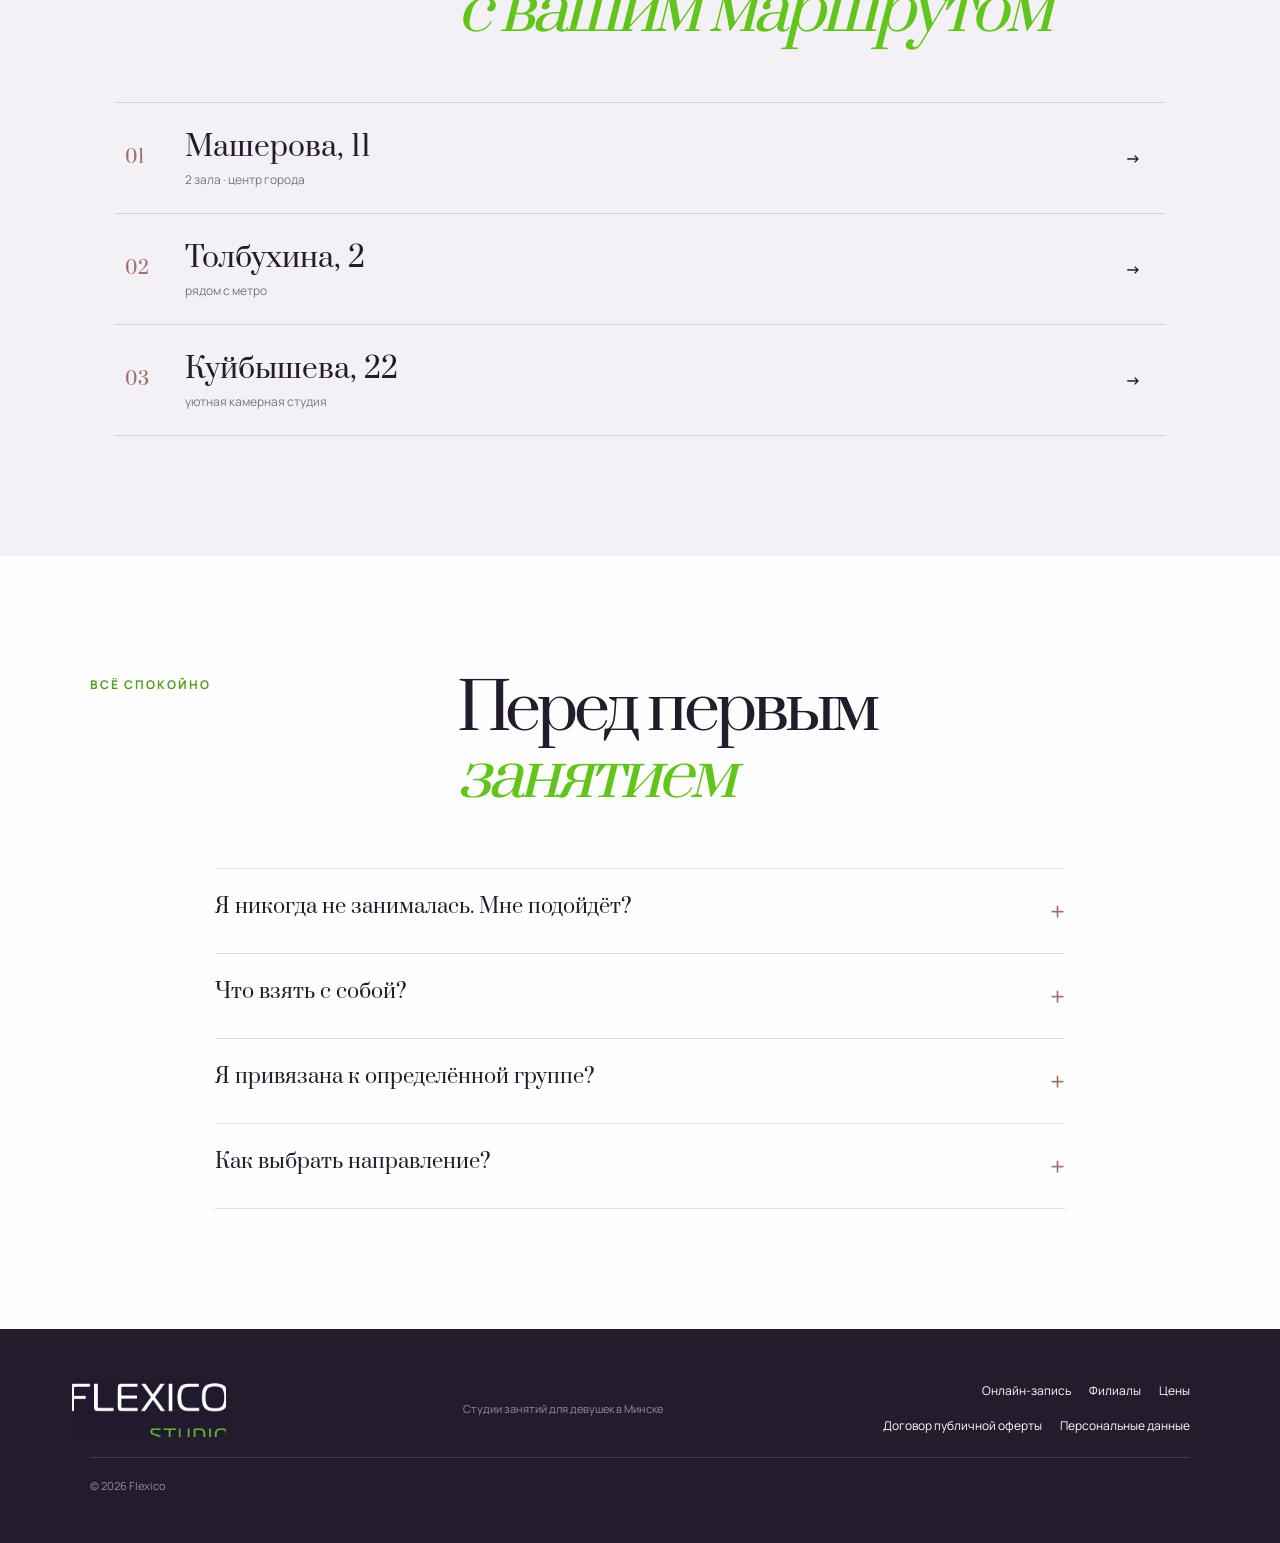
==== commit 6493e6c9: "Add files via upload" ====
--- a/index.html
+++ b/index.html
@@ -16,7 +16,7 @@
   <link rel="preconnect" href="https://fonts.googleapis.com">
   <link rel="preconnect" href="https://fonts.gstatic.com" crossorigin>
   <link href="https://fonts.googleapis.com/css2?family=Manrope:wght@400;500;600;700&family=Prata&display=swap" rel="stylesheet">
-  <link rel="stylesheet" href="styles.css?v=team-6b009fb28d" />
+  <link rel="stylesheet" href="styles.css?v=team-5722a986ee" />
 </head>
 <body>
   <header class="header">
@@ -82,7 +82,7 @@
 
     <section class="trainers section team-section" id="trainers">
       <div class="team-heading"><div><span class="team-kicker">ЛЮДИ FLEXICO</span><h2>Ваш человек.<br><em>Ваше движение.</em></h2></div><p>У каждой — свой характер занятий.<br>Листайте фото и нажмите на имя,<br>чтобы познакомиться ближе.</p></div>
-      <div class="team-toolbar"><div class="team-filter" role="group" aria-label="Фильтр тренеров"><button type="button" data-team-filter="all" aria-pressed="true">Все тренеры</button><button type="button" data-team-filter="soft" aria-pressed="false">Хочу мягко</button><button type="button" data-team-filter="energy" aria-pressed="false">Хочу энергии</button><button type="button" data-team-filter="technique" aria-pressed="false">Люблю технику</button><button type="button" data-team-filter="power" aria-pressed="false">Хочу нагрузку</button></div><span class="team-count" aria-live="polite">9 тренеров</span></div>
+      <div class="team-toolbar"><div class="team-filter" role="group" aria-label="Фильтр тренеров"><button type="button" data-team-filter="all" aria-pressed="true">Все тренеры</button><button type="button" data-team-filter="soft" aria-pressed="false">Хочу мягко</button><button type="button" data-team-filter="energy" aria-pressed="false">Хочу энергии</button><button type="button" data-team-filter="technique" aria-pressed="false">Люблю технику</button><button type="button" data-team-filter="power" aria-pressed="false">Хочу нагрузку</button></div><span class="team-count" aria-live="polite">10 тренеров</span></div>
       <div class="team-grid"><article class="team-card team-card-photo" id="trainer-olga-lappo" data-moods="power technique">
         <div class="team-gallery" style="--gallery-studio:#d5d5d6" role="region" aria-label="Фотографии: Ольга Лаппо">
           <div class="team-viewport"><div class="team-track" tabindex="0" aria-label="Галерея: Ольга Лаппо">
@@ -276,6 +276,35 @@
           </div>
         </details>
       </article>
+<article class="team-card team-card-photo" id="trainer-ksenia-kupriyanova" data-moods="soft technique">
+        <div class="team-gallery" style="--gallery-studio:#d4d4d6" role="region" aria-label="Фотографии: Ксения Куприянова">
+          <div class="team-viewport"><div class="team-track" tabindex="0" aria-label="Галерея: Ксения Куприянова">
+              <figure class="team-slide" id="ksenia-kupriyanova-photo-1" role="group" aria-roledescription="слайд" aria-label="1 из 4" style="--studio:#d4d4d6">
+                <img class="team-photo" src="upload/trainers/ksenia-kupriyanova-1787.jpg" alt="Ксения Куприянова показывает танцевальную линию сидя на высоком стуле" width="1365" height="2048" loading="lazy" decoding="async" draggable="false">
+              </figure><figure class="team-slide" id="ksenia-kupriyanova-photo-2" role="group" aria-roledescription="слайд" aria-label="2 из 4" style="--studio:#d4d4d6">
+                <img class="team-photo" src="upload/trainers/ksenia-kupriyanova-1891.jpg" alt="Ксения Куприянова выполняет баланс стоя" width="1365" height="2048" loading="lazy" decoding="async" draggable="false">
+              </figure><figure class="team-slide" id="ksenia-kupriyanova-photo-3" role="group" aria-roledescription="слайд" aria-label="3 из 4" style="--studio:#d4d4d6">
+                <img class="team-photo" src="upload/trainers/ksenia-kupriyanova-1812.jpg" alt="Ксения Куприянова выполняет шпагат с кольцом для пилатеса" width="2047" height="1365" loading="lazy" decoding="async" draggable="false">
+              </figure><figure class="team-slide" id="ksenia-kupriyanova-photo-4" role="group" aria-roledescription="слайд" aria-label="4 из 4" style="--studio:#d4d4d6">
+                <img class="team-photo" src="upload/trainers/ksenia-kupriyanova-1849.jpg" alt="Ксения Куприянова выполняет упражнение пилатеса с мячом" width="2048" height="1365" loading="lazy" decoding="async" draggable="false">
+              </figure>
+          </div><span class="team-edition" aria-hidden="true">FLEXICO / TEAM</span></div>
+          <div class="team-gallery-bar"><span class="team-frame-number" aria-hidden="true">01 / 04</span><nav class="team-dots" aria-label="Выбрать фото: Ксения Куприянова"><a class="team-dot" href="#ksenia-kupriyanova-photo-1" data-photo="0" aria-label="Фото 1: Ксения Куприянова" aria-current="true"><span></span></a><a class="team-dot" href="#ksenia-kupriyanova-photo-2" data-photo="1" aria-label="Фото 2: Ксения Куприянова"><span></span></a><a class="team-dot" href="#ksenia-kupriyanova-photo-3" data-photo="2" aria-label="Фото 3: Ксения Куприянова"><span></span></a><a class="team-dot" href="#ksenia-kupriyanova-photo-4" data-photo="3" aria-label="Фото 4: Ксения Куприянова"><span></span></a></nav><span class="team-gallery-label" aria-hidden="true">В движении</span></div>
+        </div>
+        <details class="team-profile">
+          <summary class="team-summary" aria-label="О тренере: Ксения Куприянова">
+            <span class="team-vibe">Танцевальная точность и красивая линия</span>
+            <h3 class="team-name">Ксения<br>Куприянова</h3>
+            <span class="team-more">О тренере <span class="team-plus" aria-hidden="true">+</span></span>
+          </summary>
+          <div class="team-bio">
+            <p>Профессиональная танцовщица с более чем 10-летним опытом в классической хореографии и сценической практике. Сертифицированный тренер по пилатесу и аэро. Ксения помогает двигаться красиво, понятно и безопасно, внимательно подбирая нагрузку под уровень клиента.</p>
+            <div class="team-fit"><b>Вам к Ксении, если</b><span>хочется улучшить осанку, контроль и плавность движения</span></div>
+            <div class="team-tags"><span>Аэро</span><span>Пилатес</span><span>Здоровая спина</span><span>Гибкость</span></div>
+            <a class="team-book" href="https://flexicostudiogmailcom.impulsecrm.ru/widget/2" target="_blank" rel="noopener">Открыть расписание <span aria-hidden="true">↗</span></a>
+          </div>
+        </details>
+      </article>
 <article class="team-card" id="trainer-anastasia-kiryanova" data-moods="soft energy technique">
         <div class="team-art tone-sage" aria-hidden="true"><span class="team-edition">FLEXICO / TEAM</span><span class="team-art-orbit"></span><span class="team-monogram">АК</span><span class="team-art-note">Движение начинается<br>с вашего человека.</span><span class="team-art-number">06</span></div>
         <details class="team-profile">
@@ -339,6 +368,6 @@
   </main>
 
   <footer><a class="logo logo-image" href="#top" aria-label="Flexico"></a><p>Студии занятий для девушек в Минске</p><div><a href="https://flexicostudiogmailcom.impulsecrm.ru/widget/2" target="_blank" rel="noopener">Онлайн-запись</a><a href="#studios">Филиалы</a><a href="#prices">Цены</a><a href="offer.html">Договор публичной оферты</a><a href="privacy.html">Персональные данные</a></div><small>© 2026 Flexico</small></footer>
-  <script src="script.js?v=team-6b009fb28d"></script>
+  <script src="script.js?v=team-5722a986ee"></script>
 </body>
 </html>
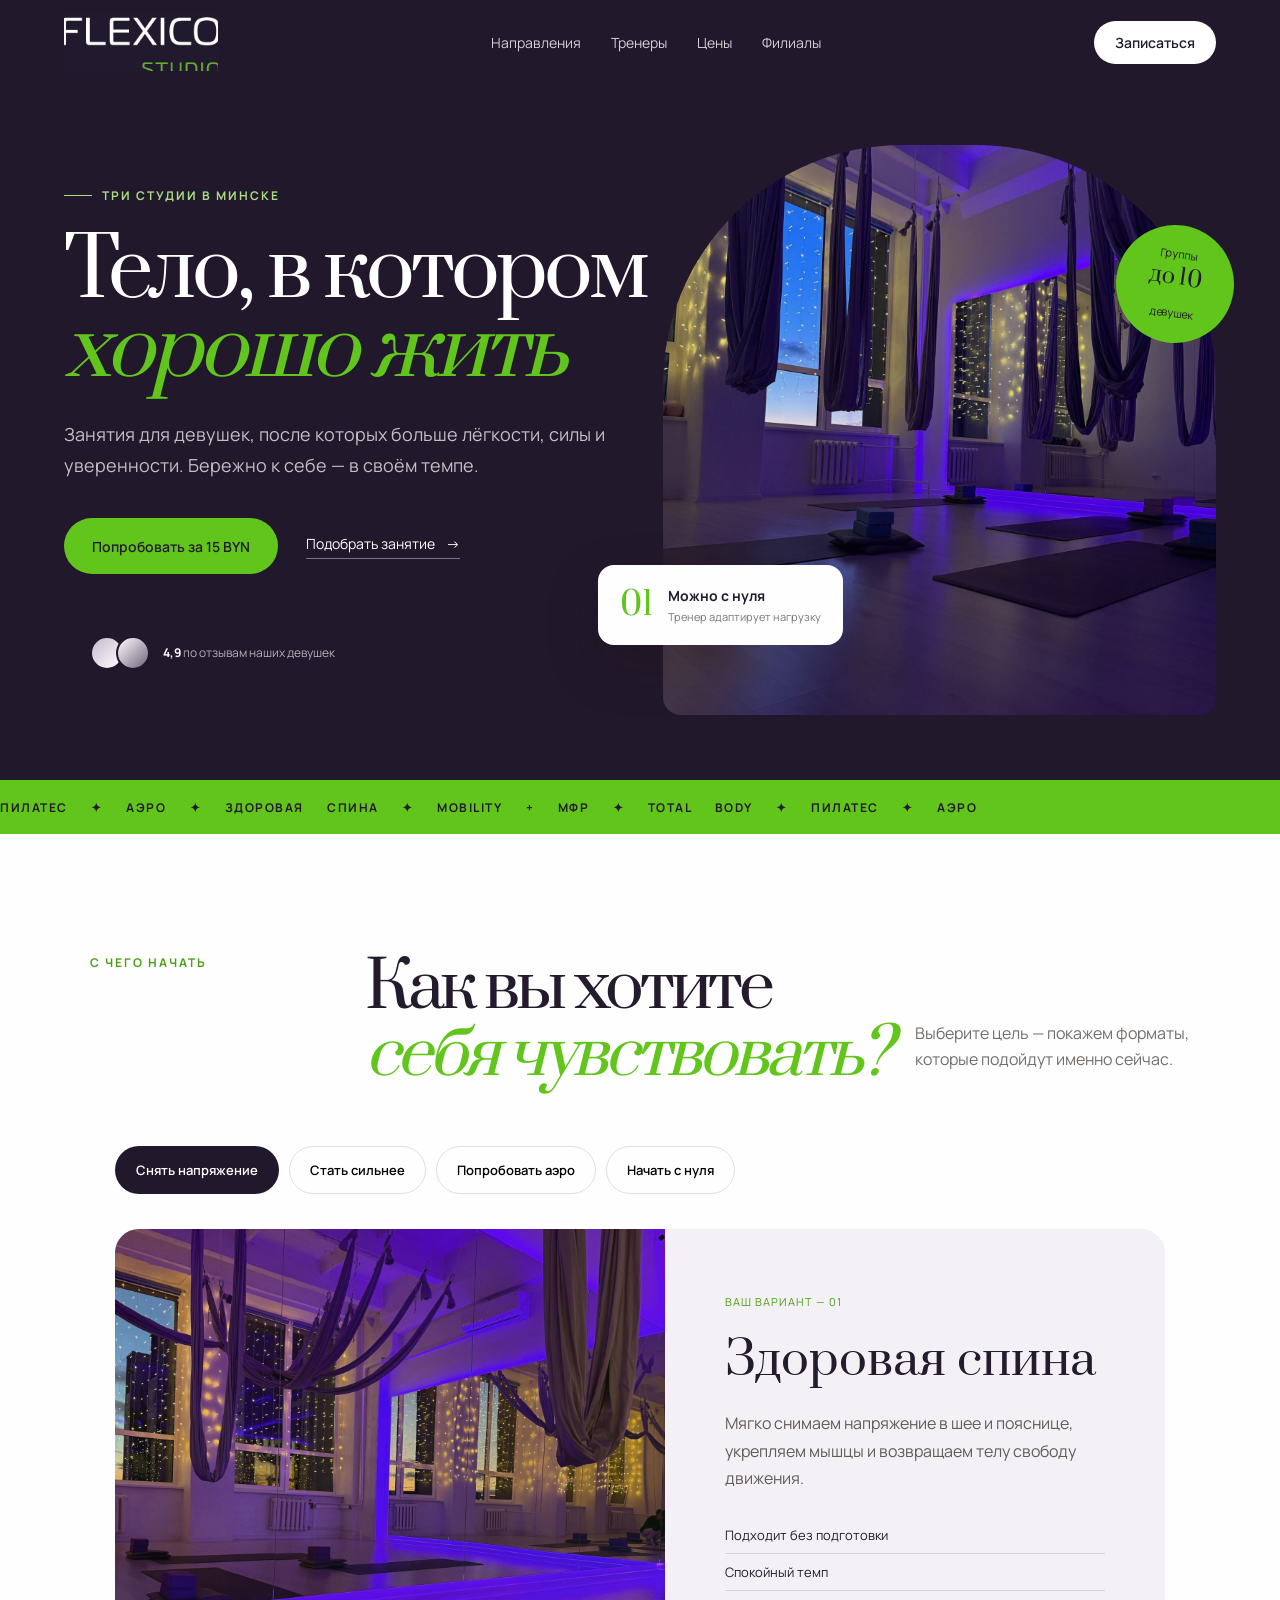
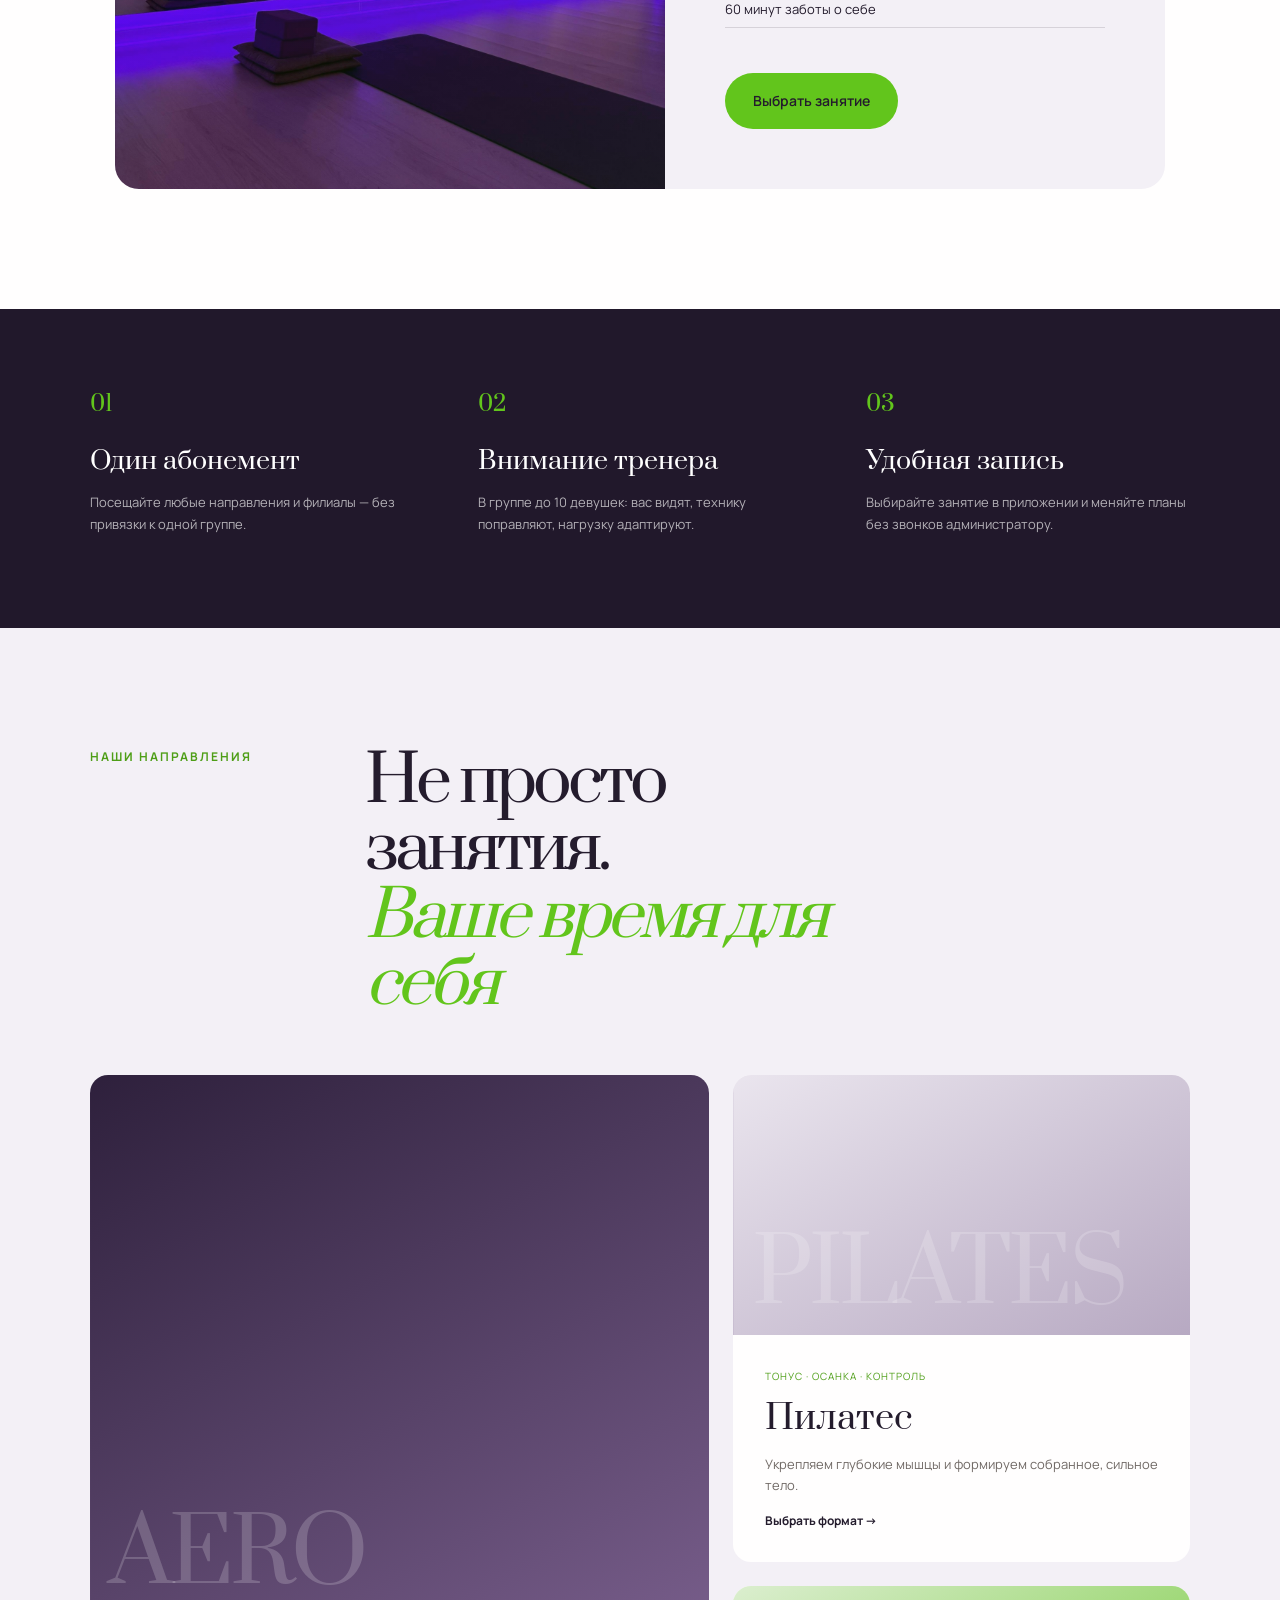
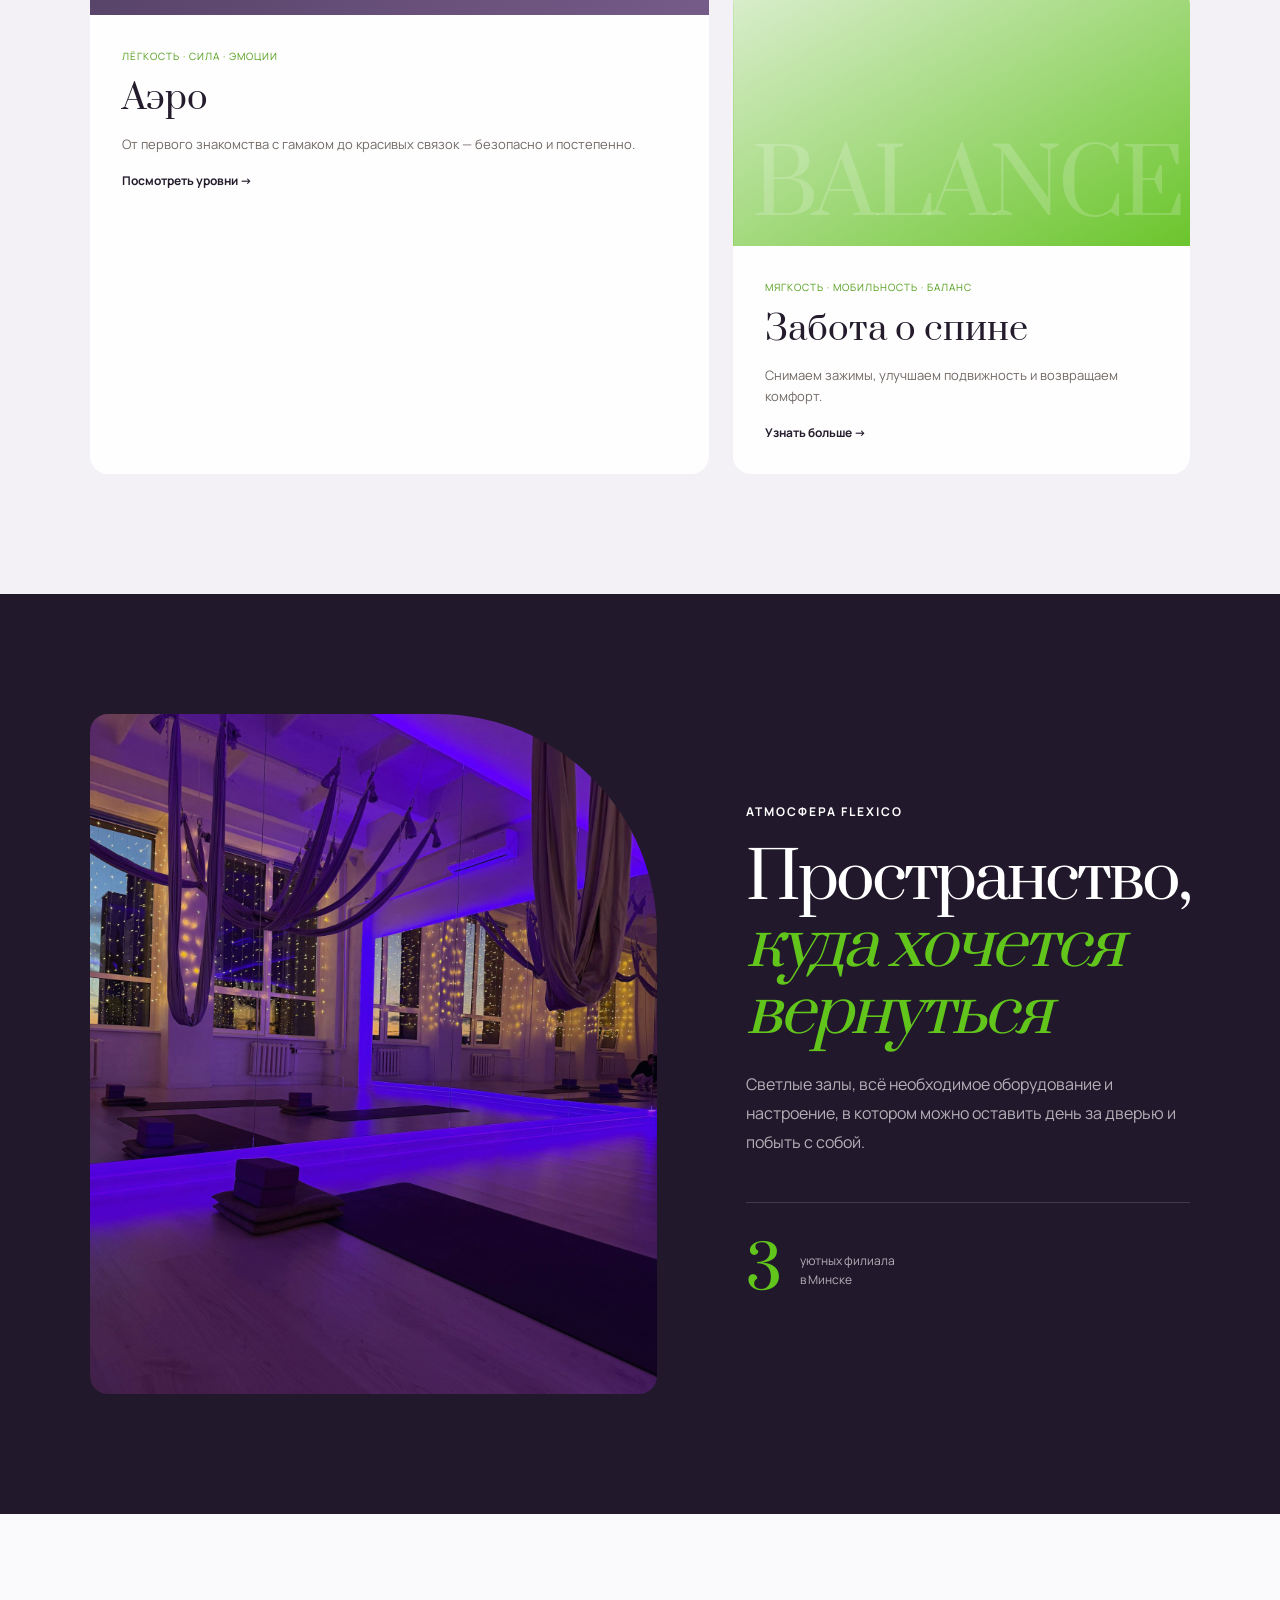
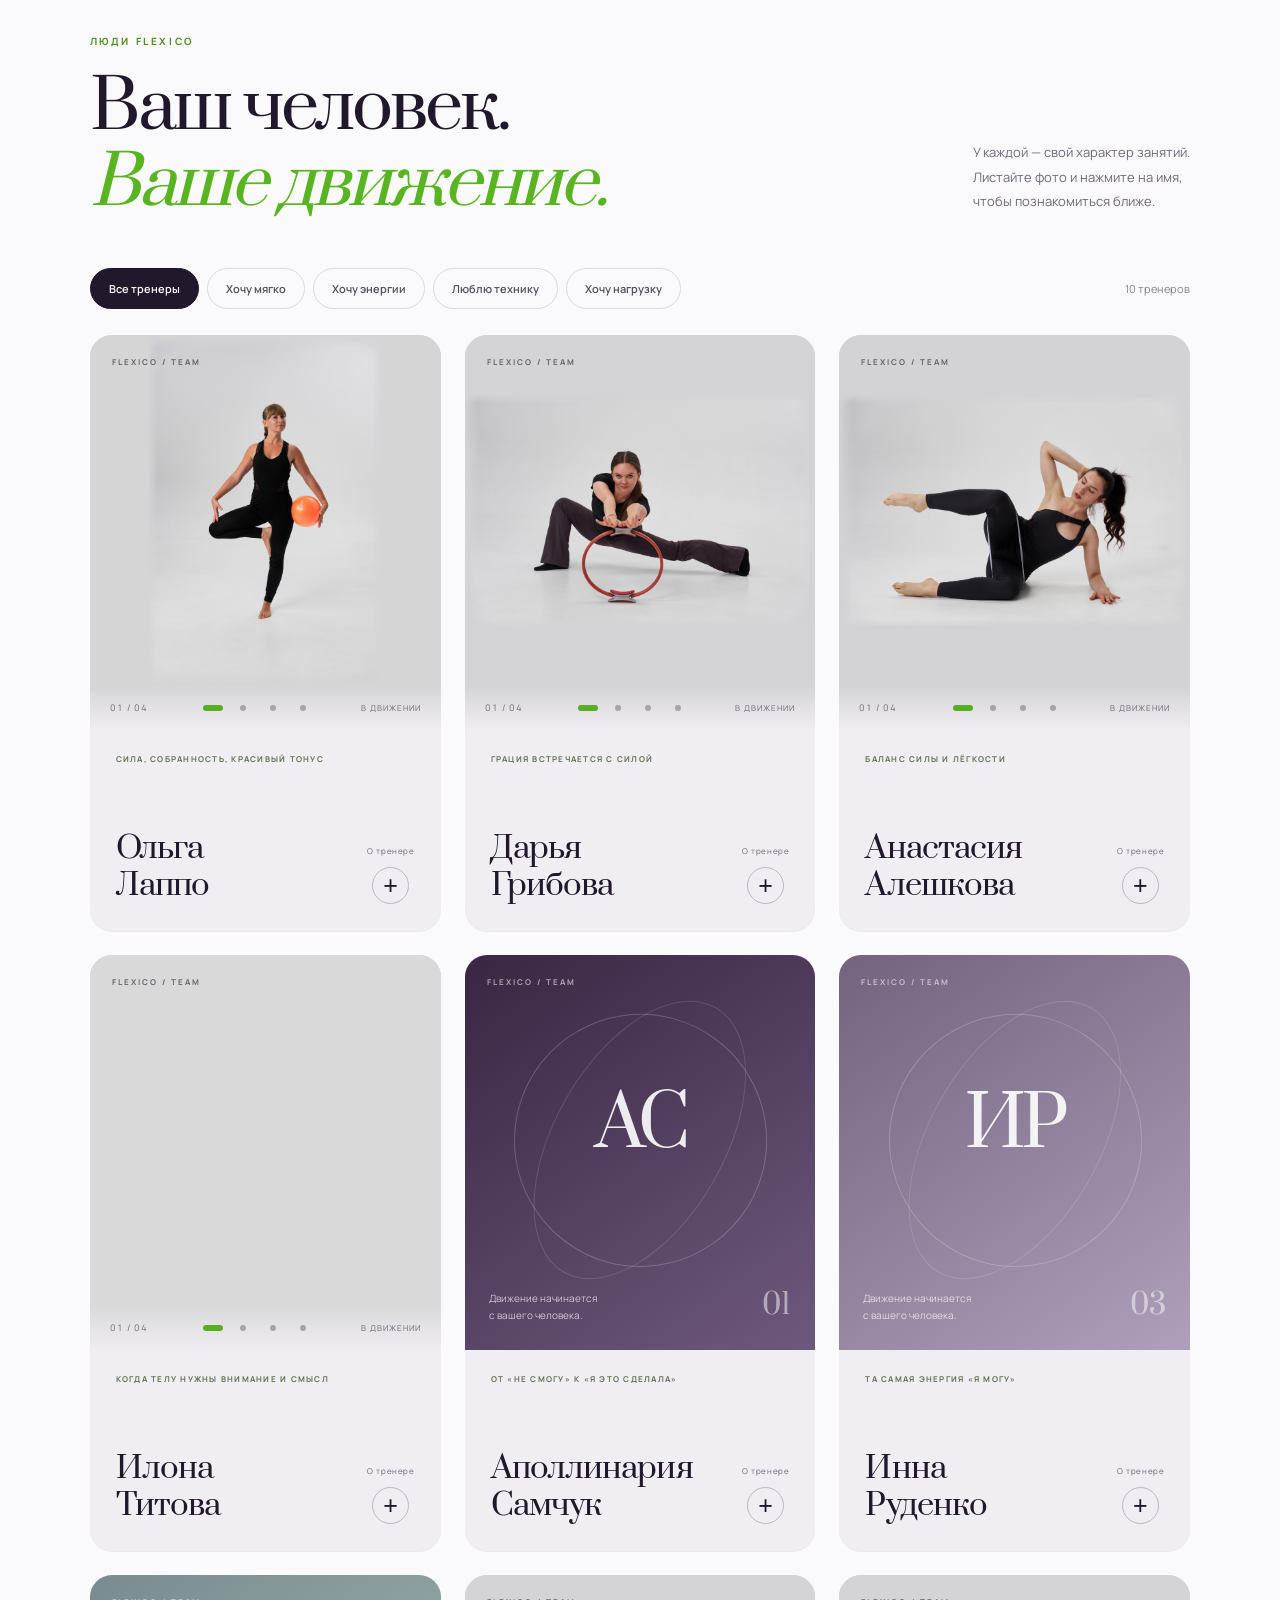
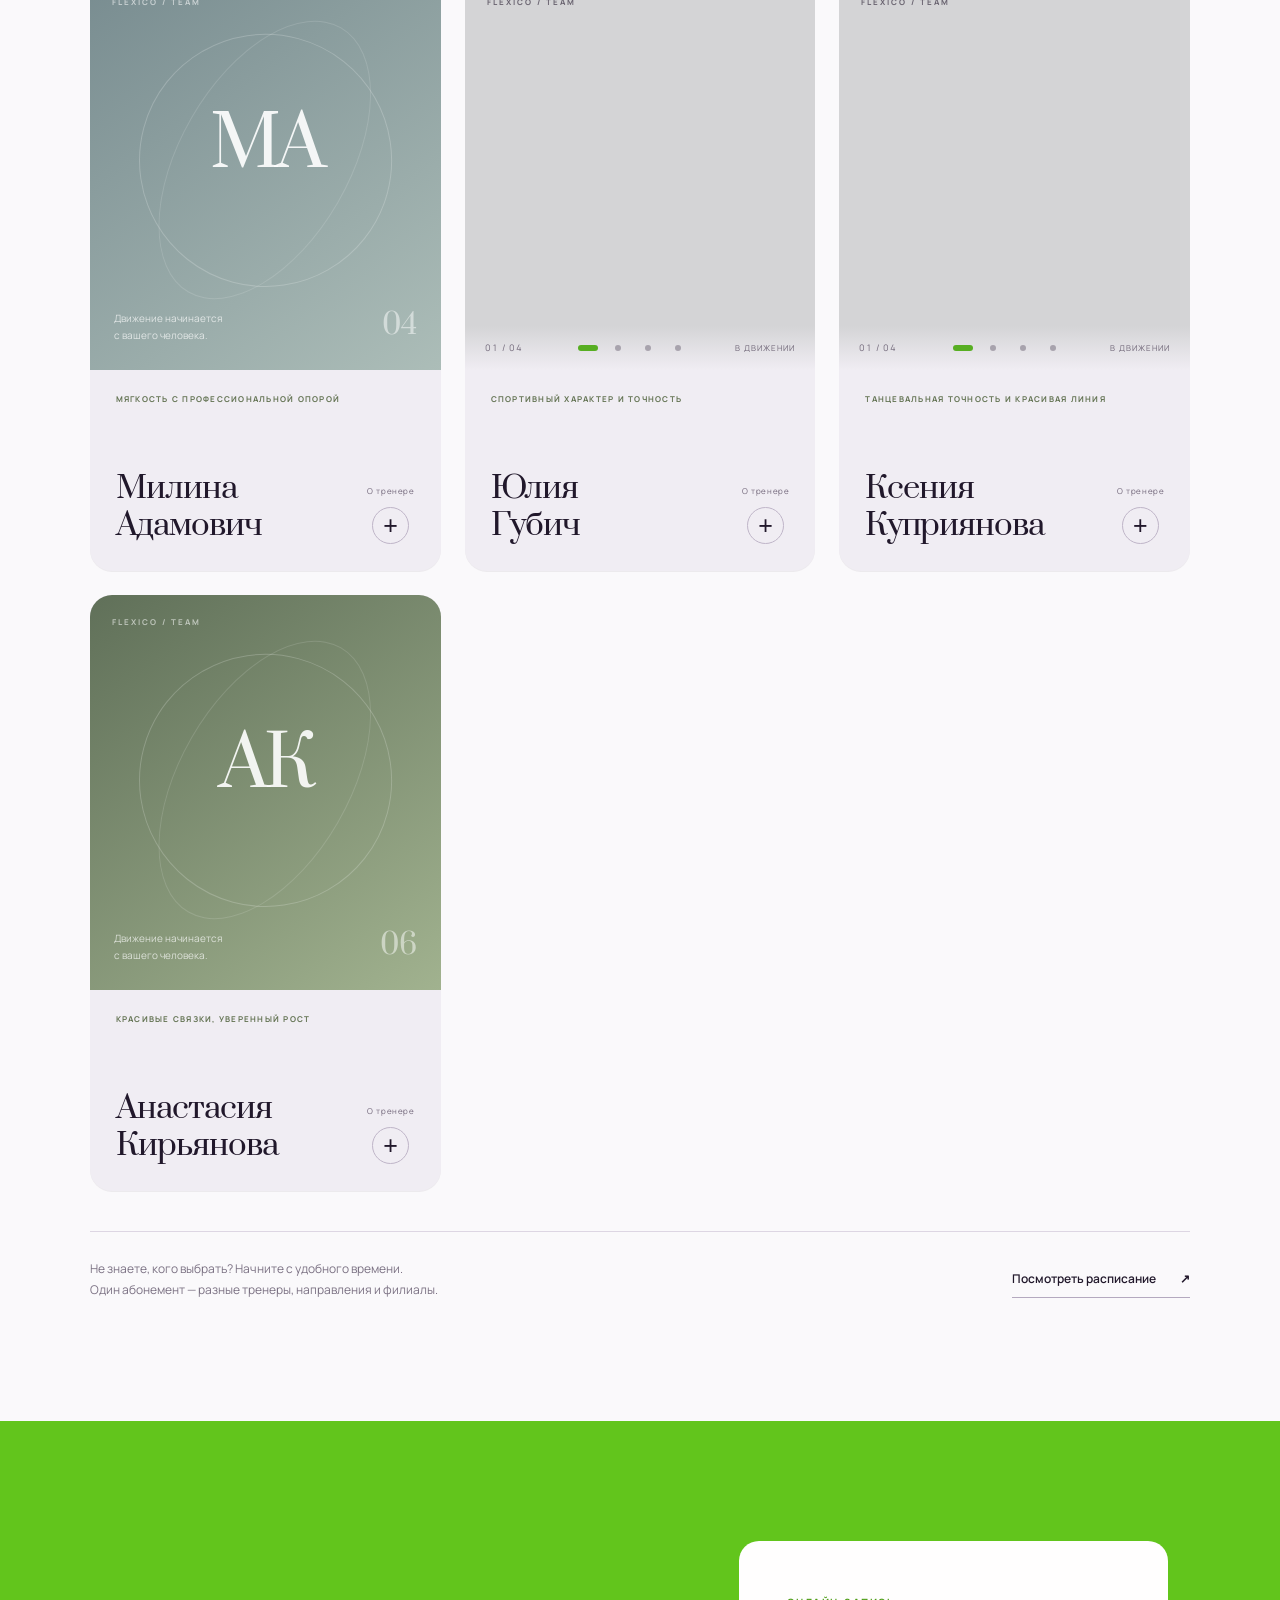
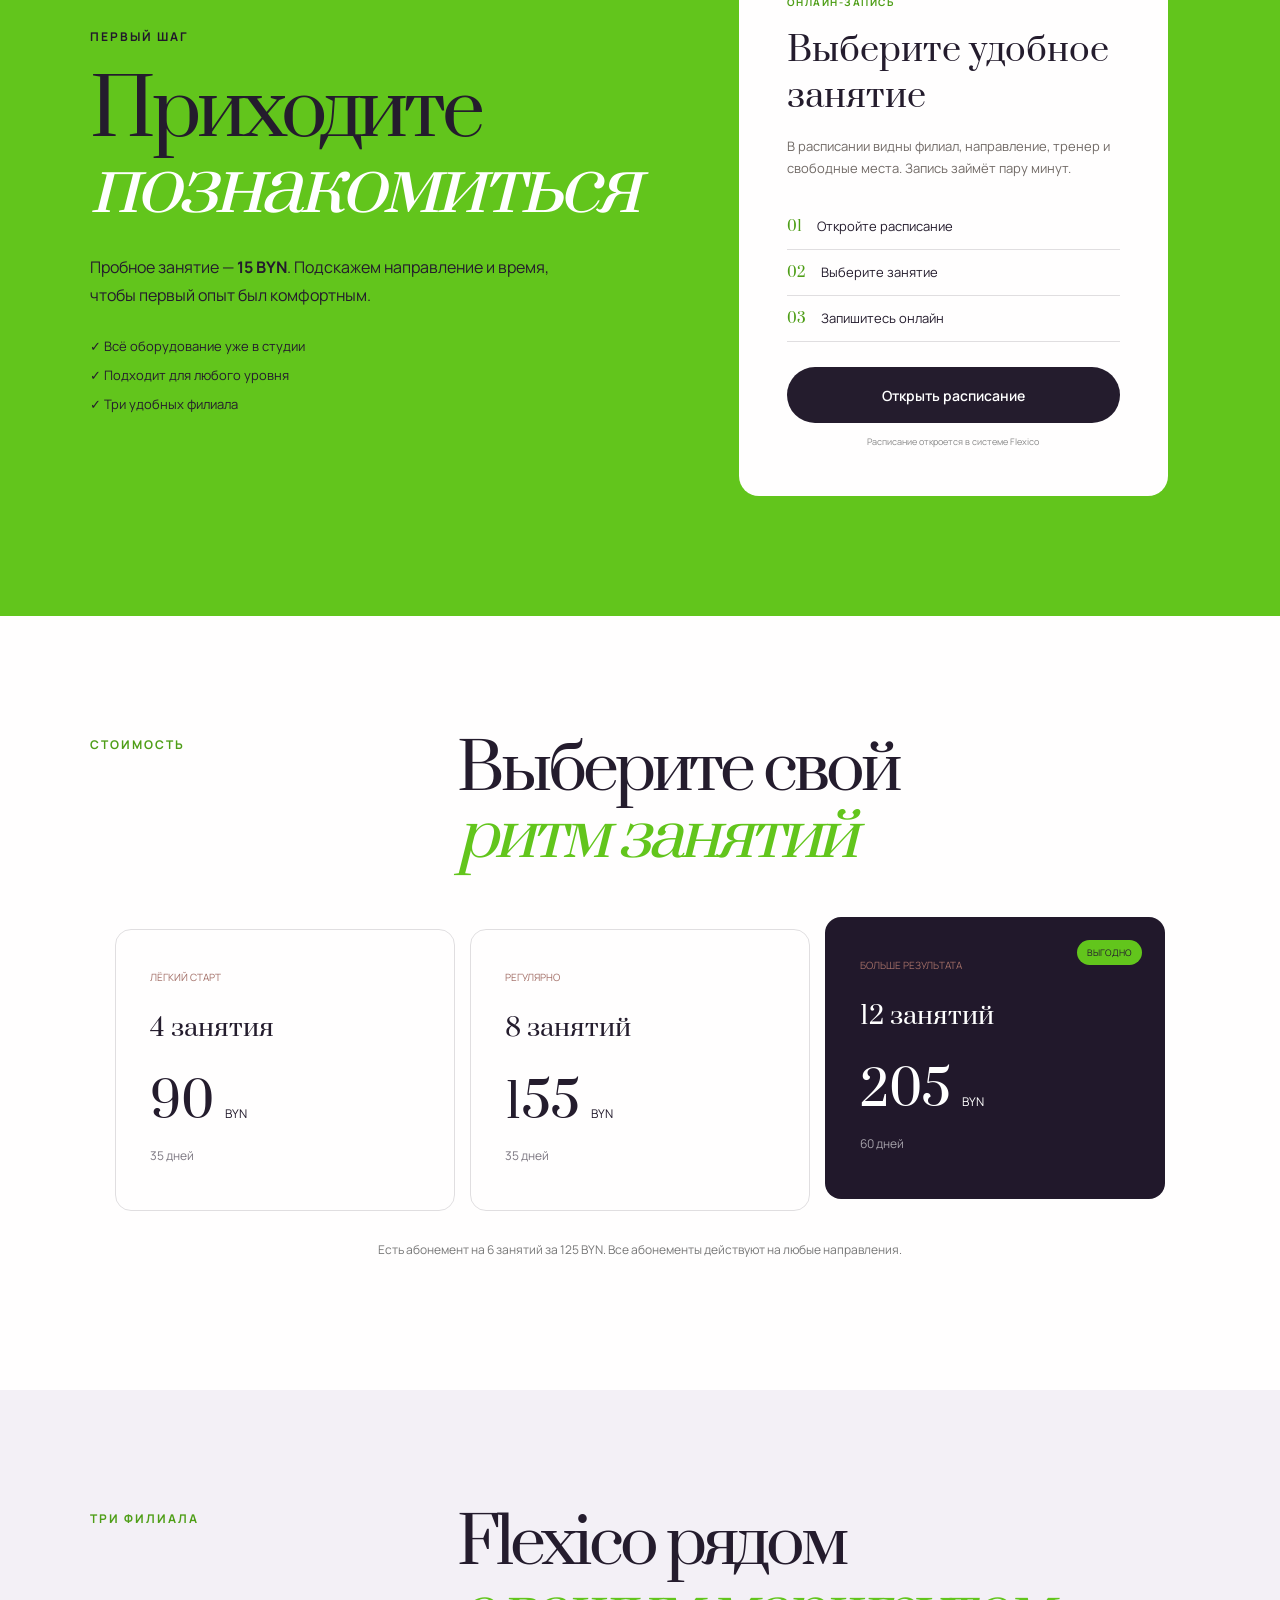
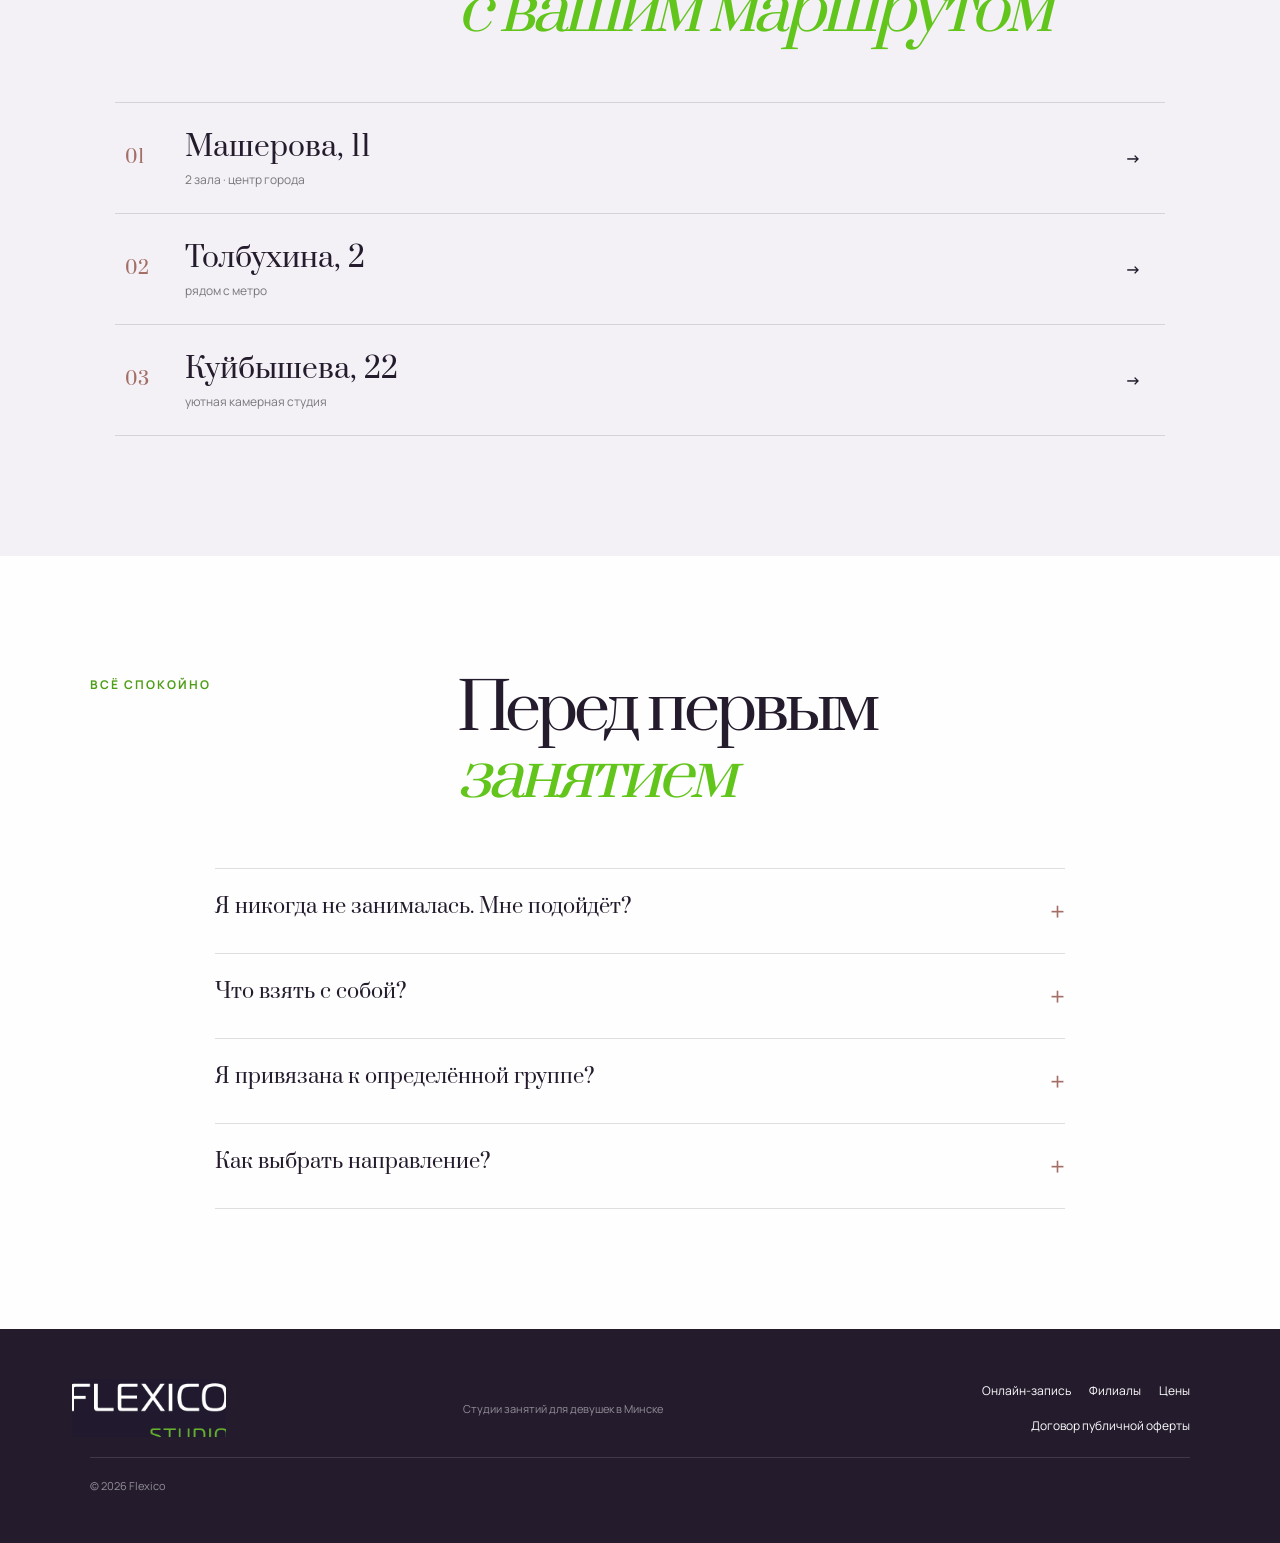
==== commit dc4b9da5: "Add files via upload" ====
--- a/index.html
+++ b/index.html
@@ -16,7 +16,7 @@
   <link rel="preconnect" href="https://fonts.googleapis.com">
   <link rel="preconnect" href="https://fonts.gstatic.com" crossorigin>
   <link href="https://fonts.googleapis.com/css2?family=Manrope:wght@400;500;600;700&family=Prata&display=swap" rel="stylesheet">
-  <link rel="stylesheet" href="styles.css?v=team-5722a986ee" />
+  <link rel="stylesheet" href="styles.css?v=team-7522dd3365" />
 </head>
 <body>
   <header class="header">
@@ -367,7 +367,7 @@
     </section>
   </main>
 
-  <footer><a class="logo logo-image" href="#top" aria-label="Flexico"></a><p>Студии занятий для девушек в Минске</p><div><a href="https://flexicostudiogmailcom.impulsecrm.ru/widget/2" target="_blank" rel="noopener">Онлайн-запись</a><a href="#studios">Филиалы</a><a href="#prices">Цены</a><a href="offer.html">Договор публичной оферты</a><a href="privacy.html">Персональные данные</a></div><small>© 2026 Flexico</small></footer>
-  <script src="script.js?v=team-5722a986ee"></script>
+  <footer><a class="logo logo-image" href="#top" aria-label="Flexico"></a><p>Студии занятий для девушек в Минске</p><div><a href="https://flexicostudiogmailcom.impulsecrm.ru/widget/2" target="_blank" rel="noopener">Онлайн-запись</a><a href="#studios">Филиалы</a><a href="#prices">Цены</a><a href="offer.html">Договор публичной оферты</a></div><small>© 2026 Flexico</small></footer>
+  <script src="script.js?v=team-7522dd3365"></script>
 </body>
 </html>
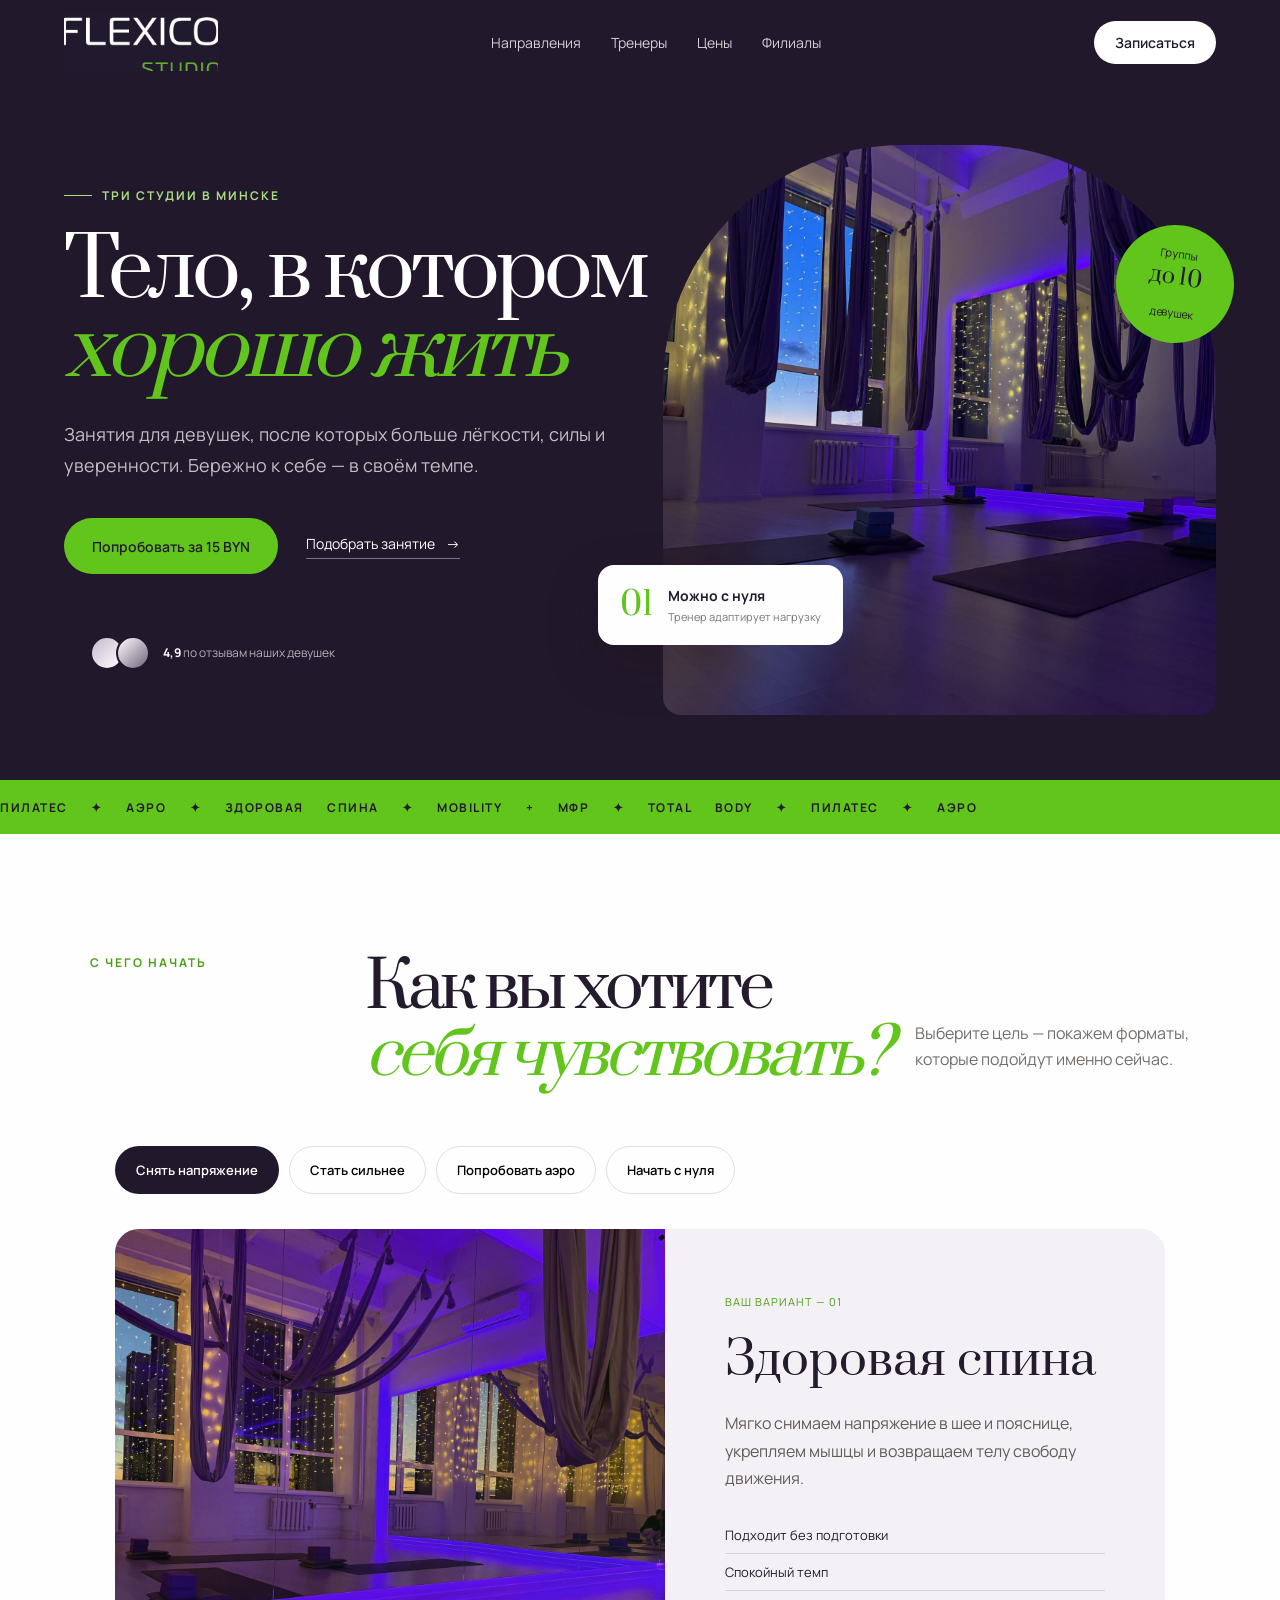
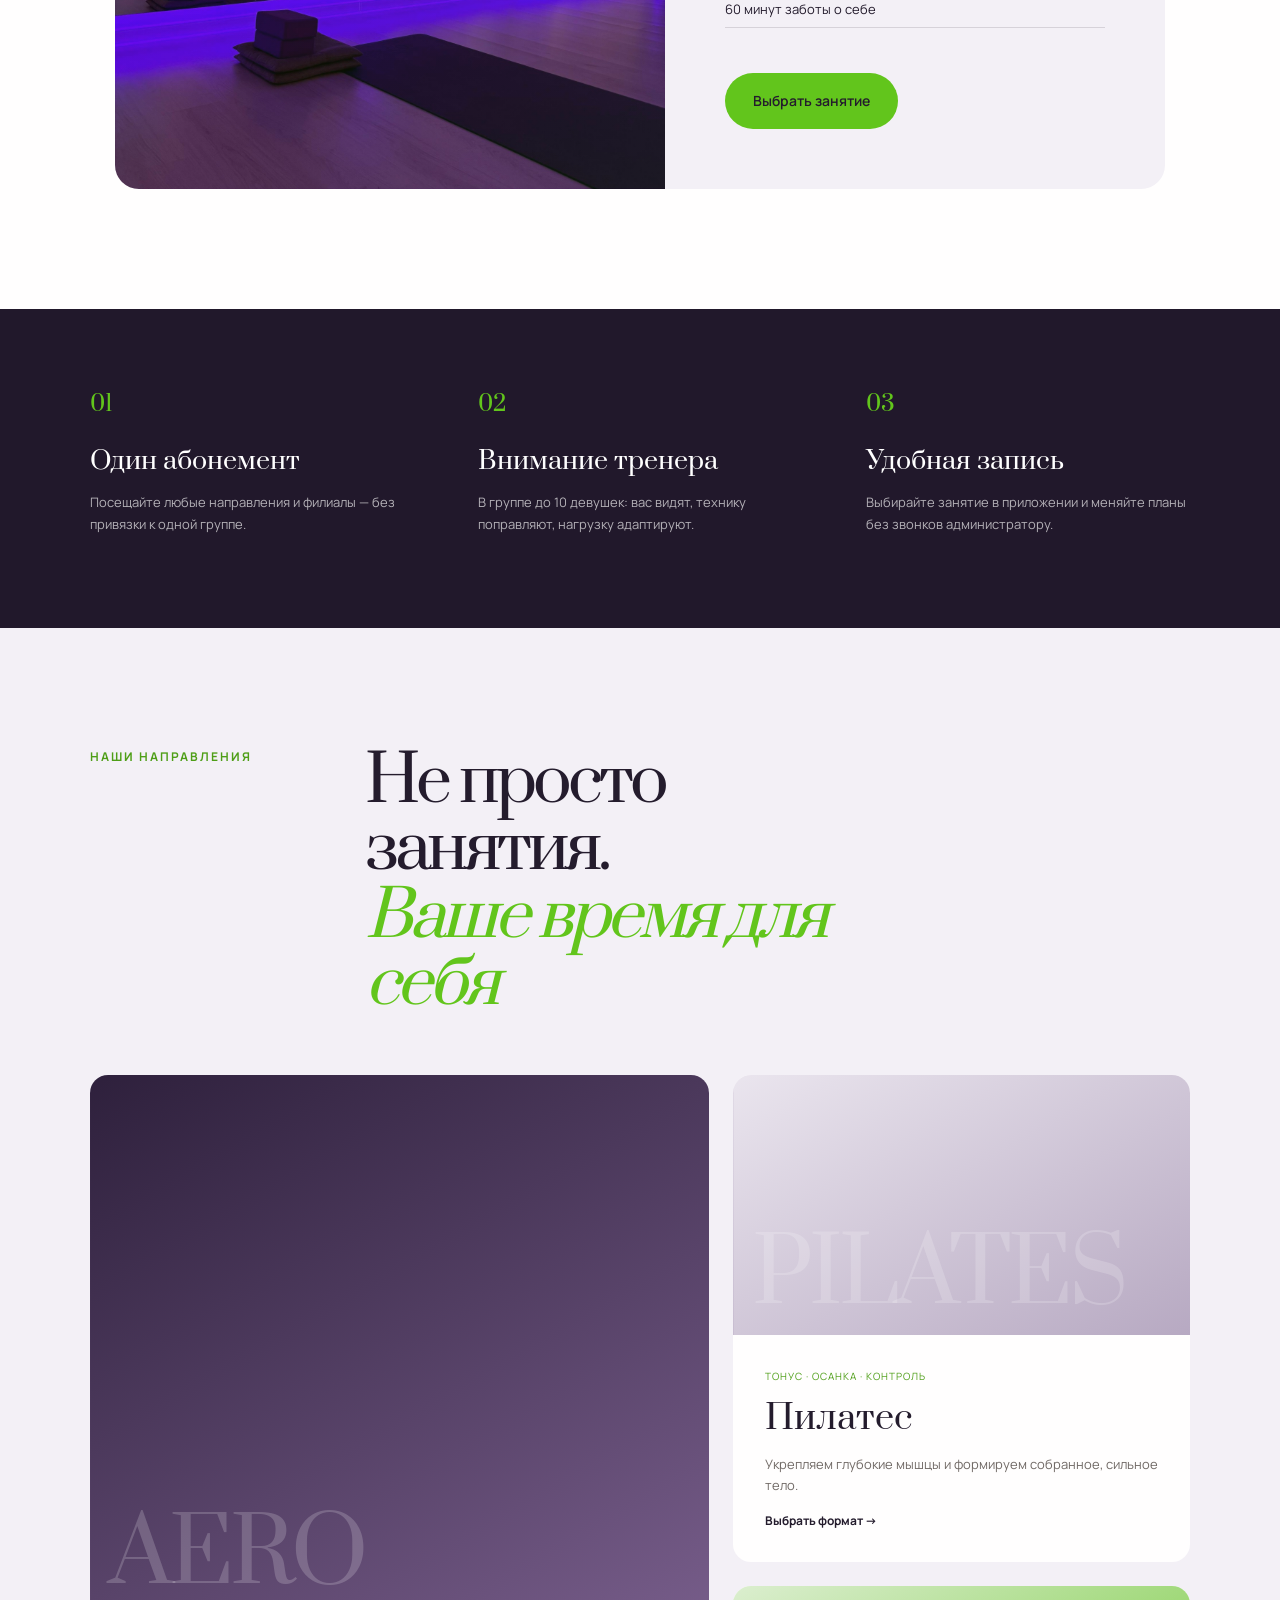
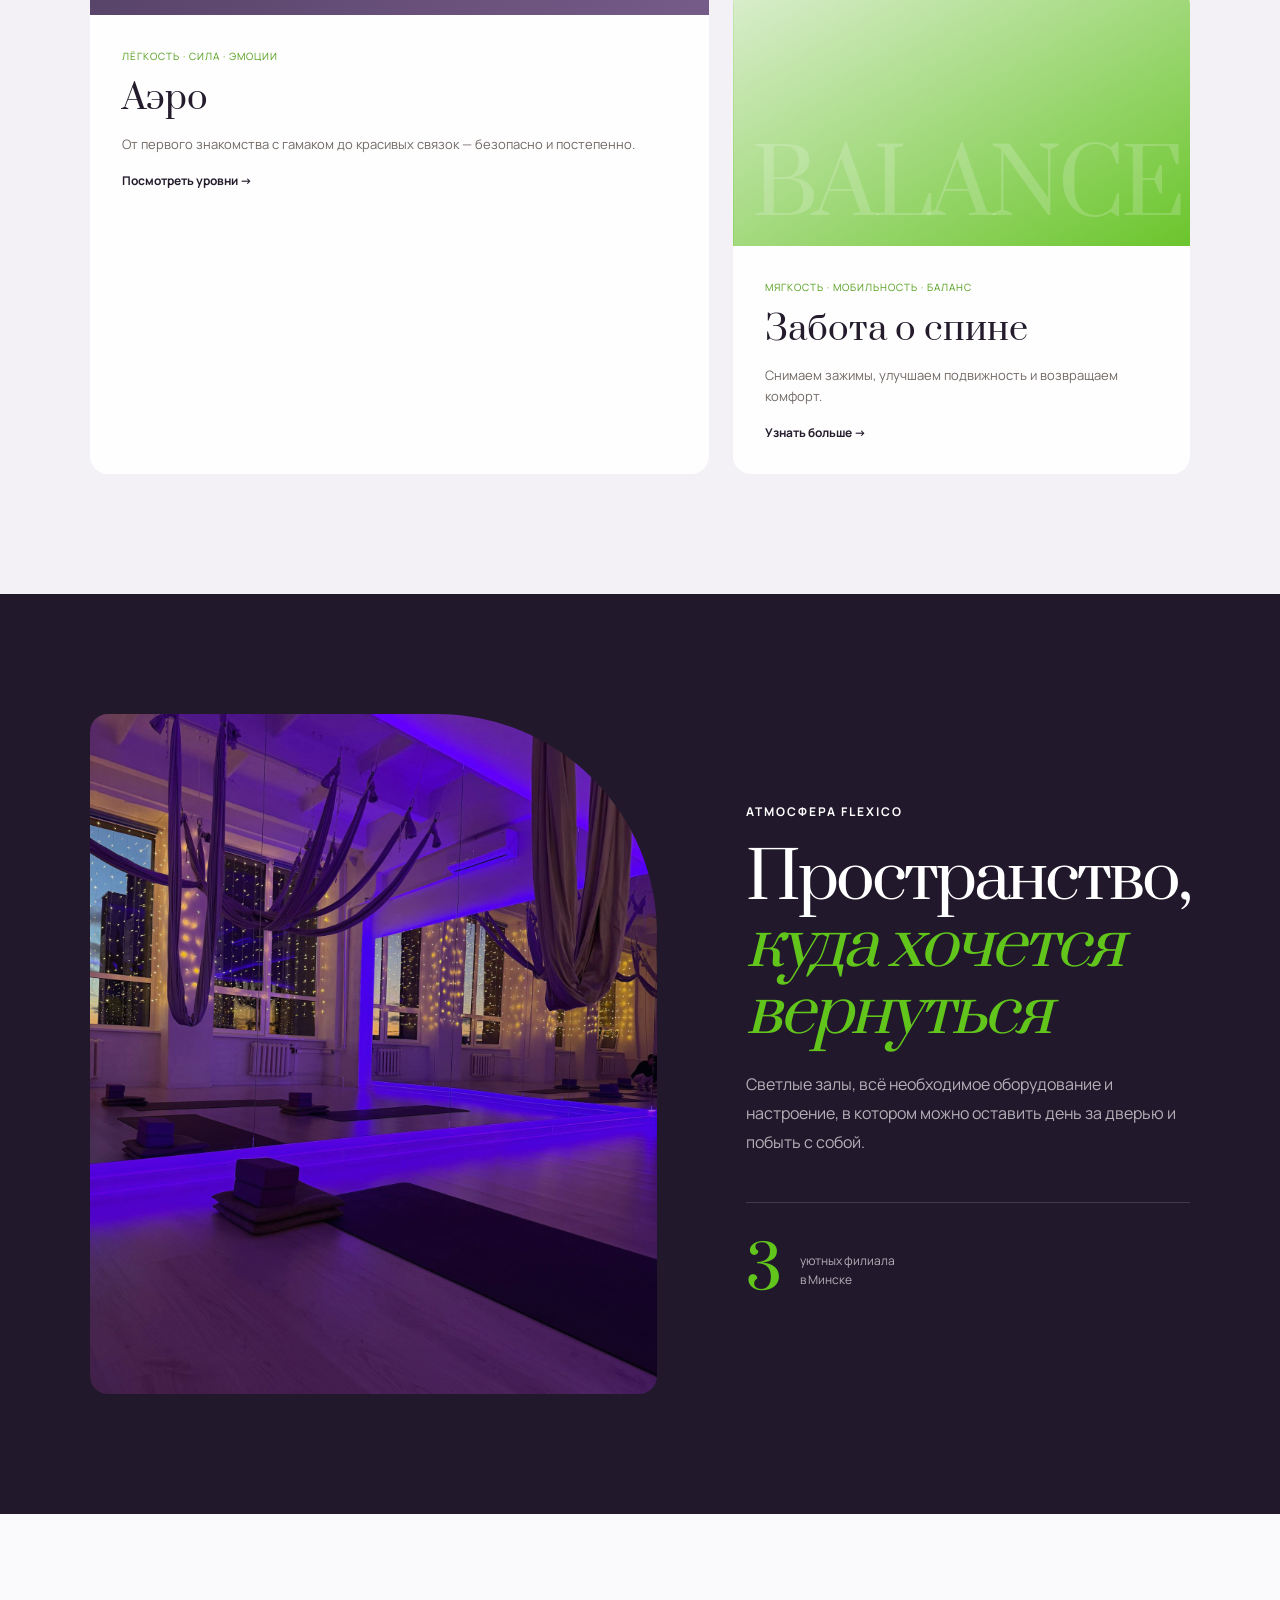
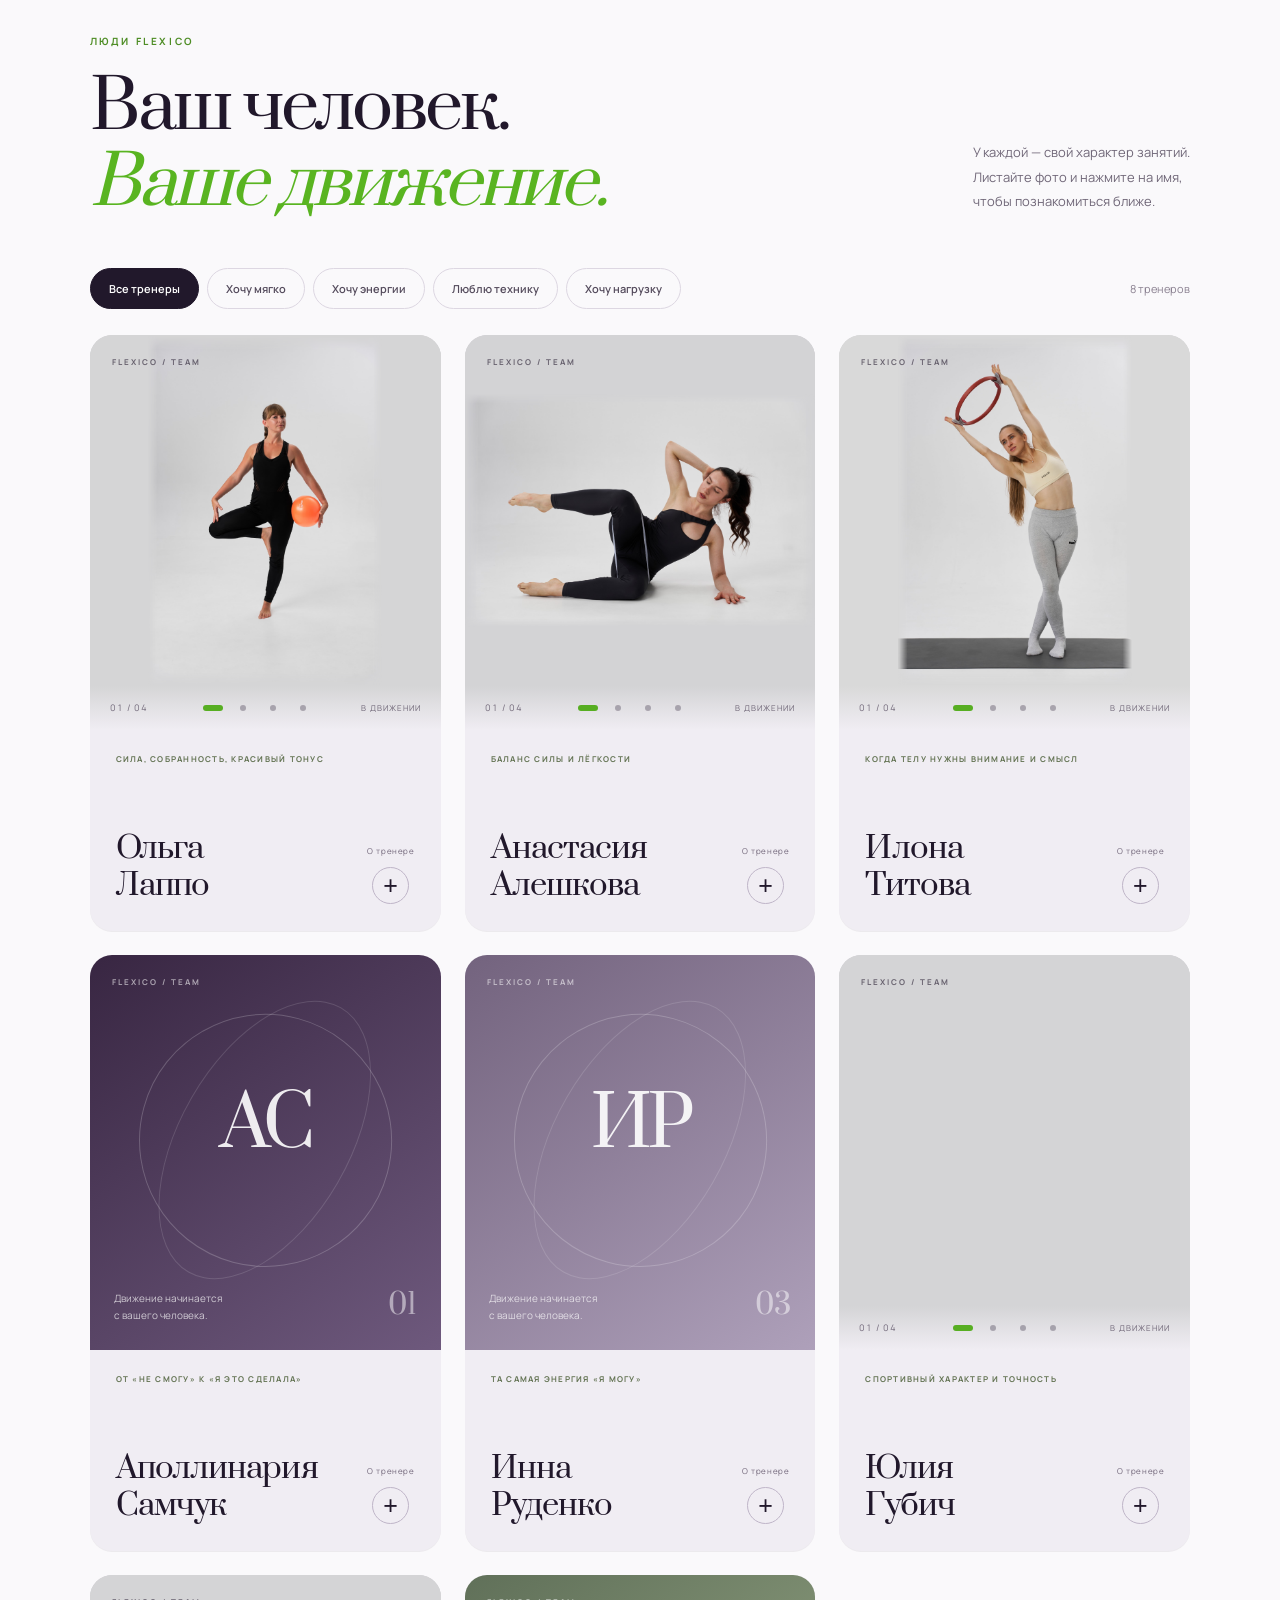
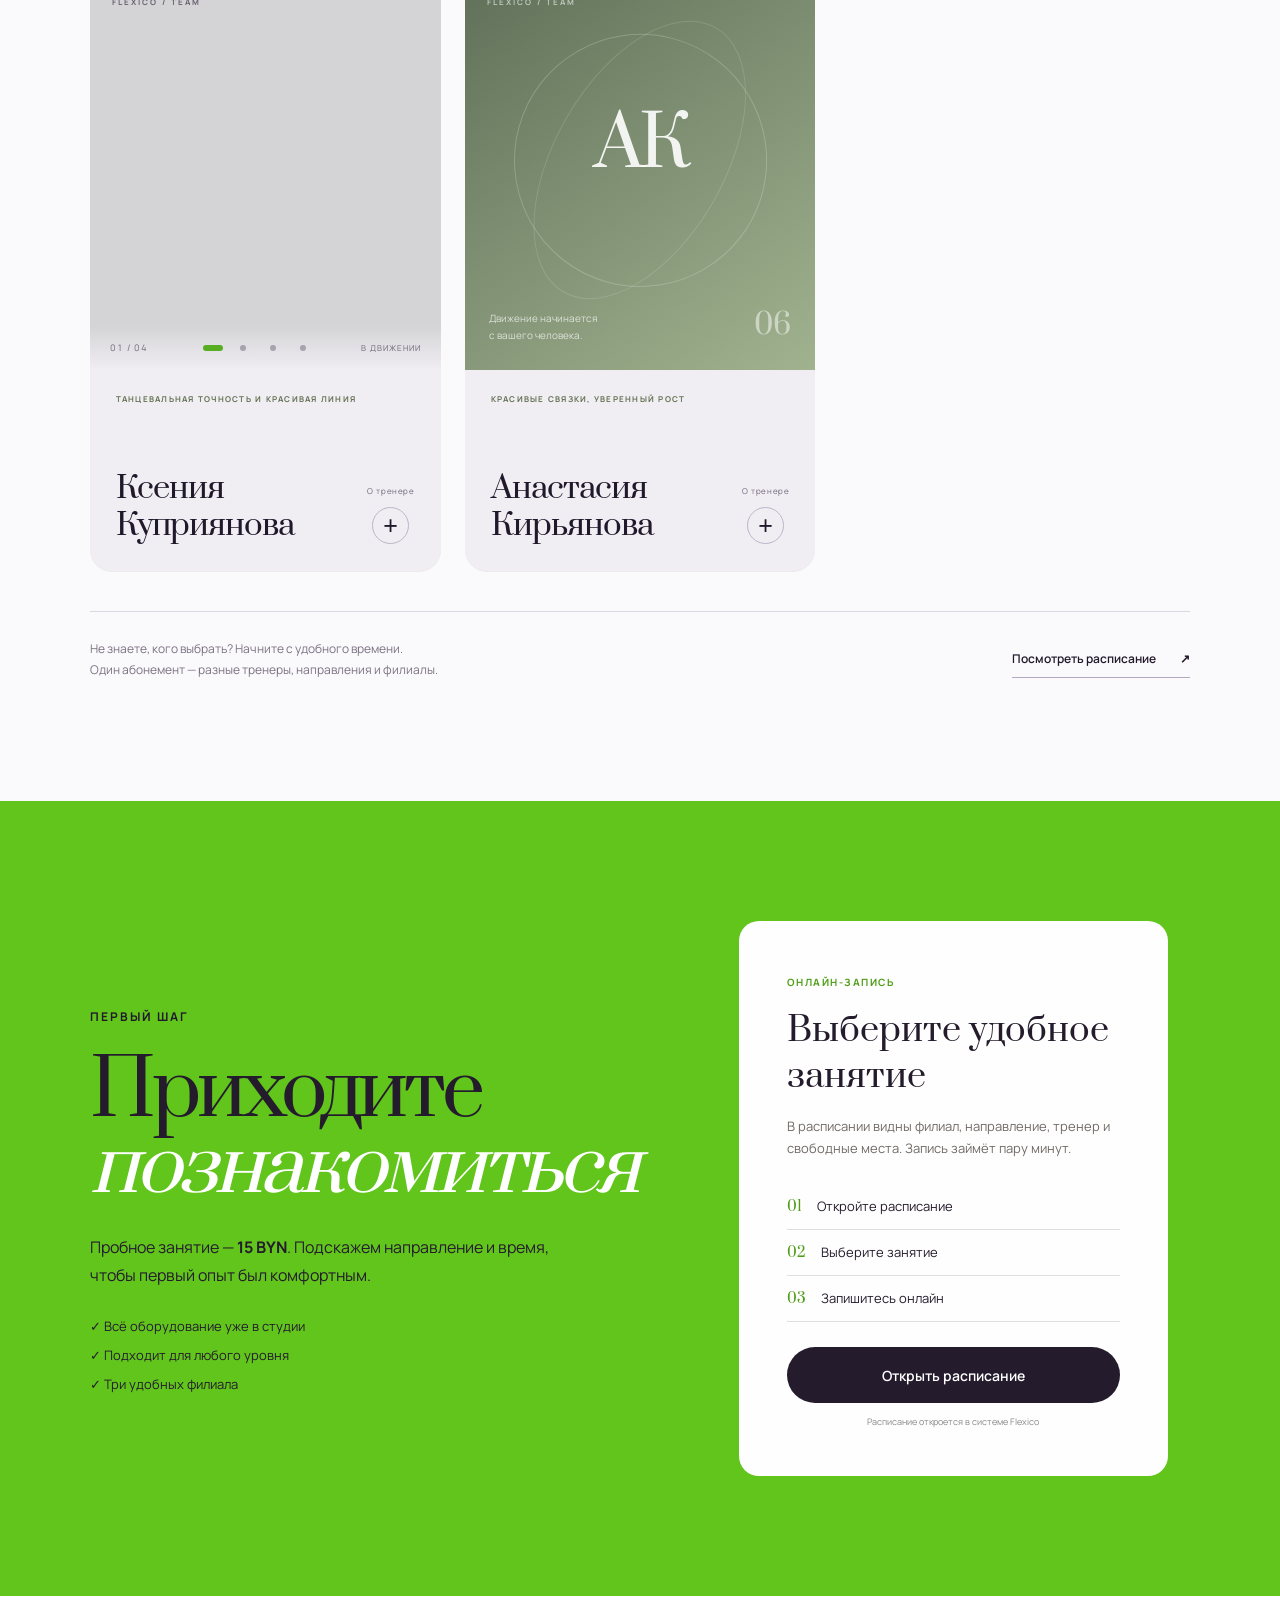
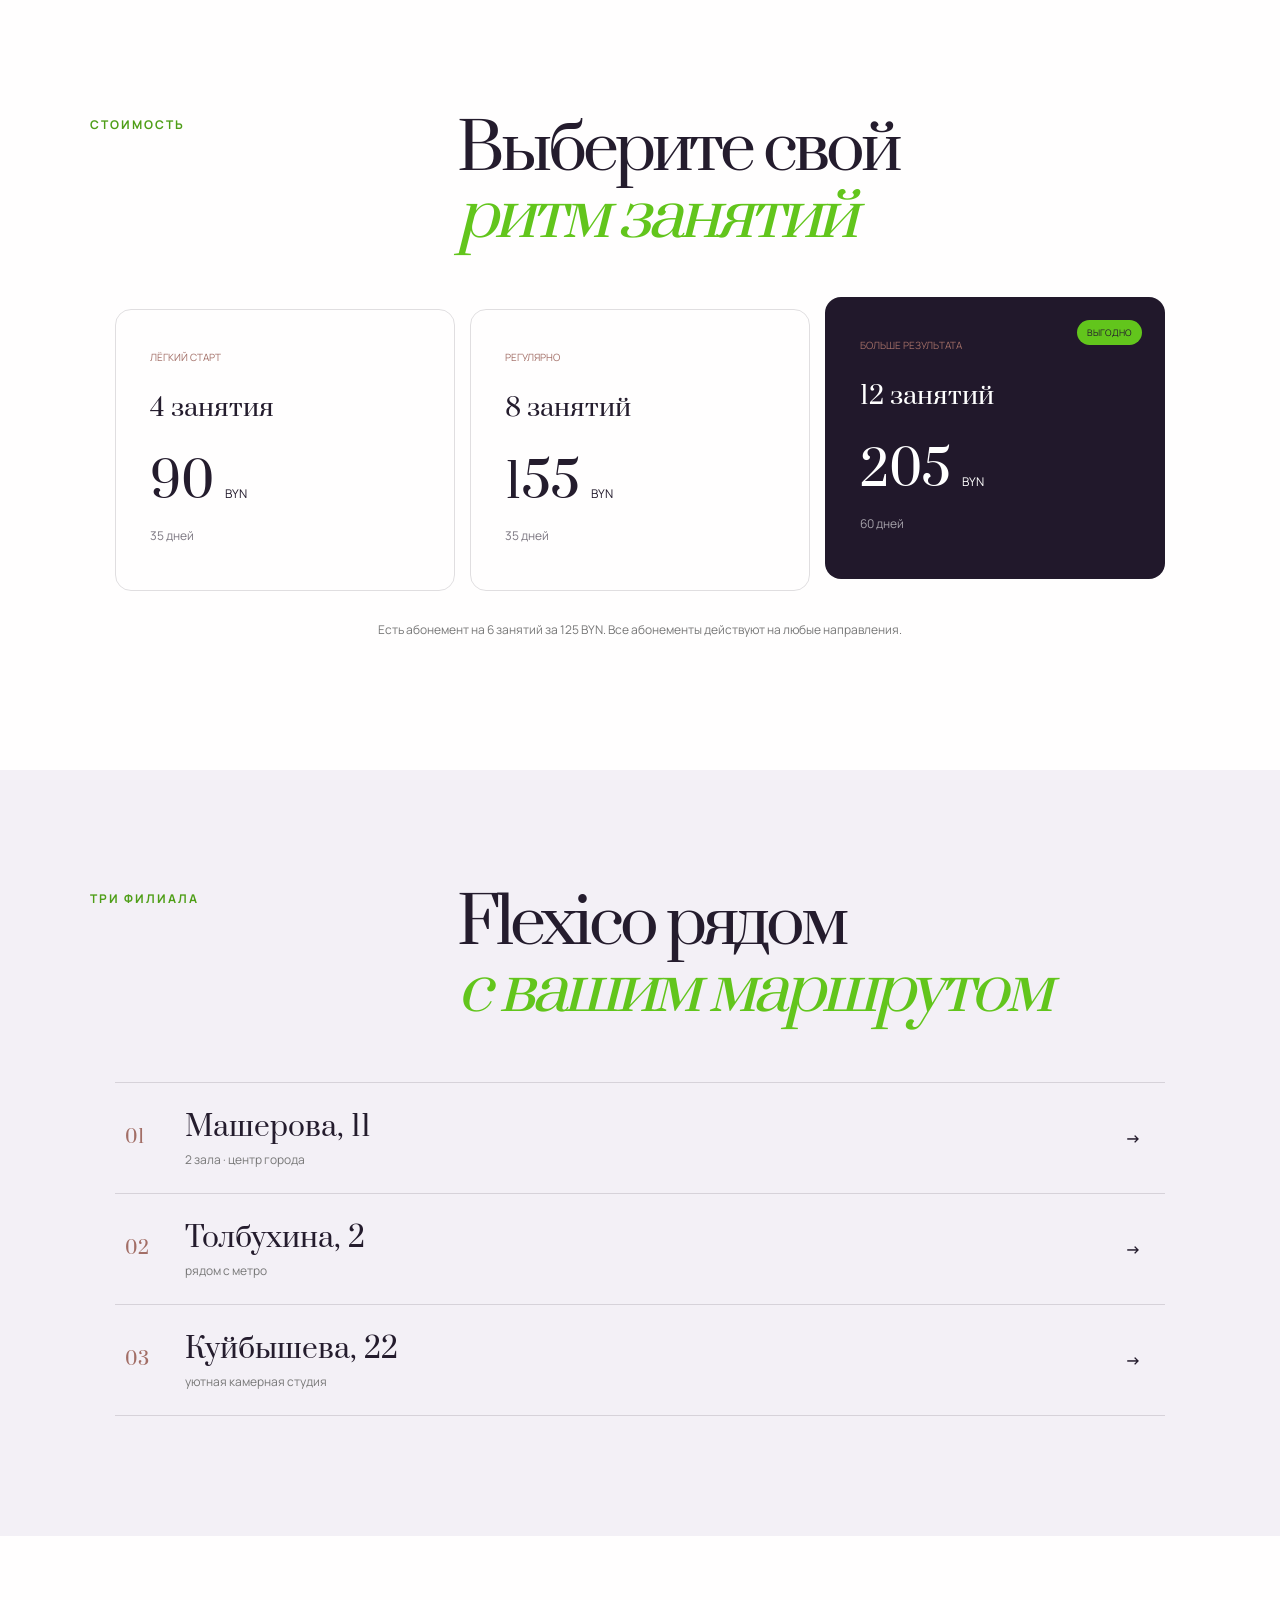
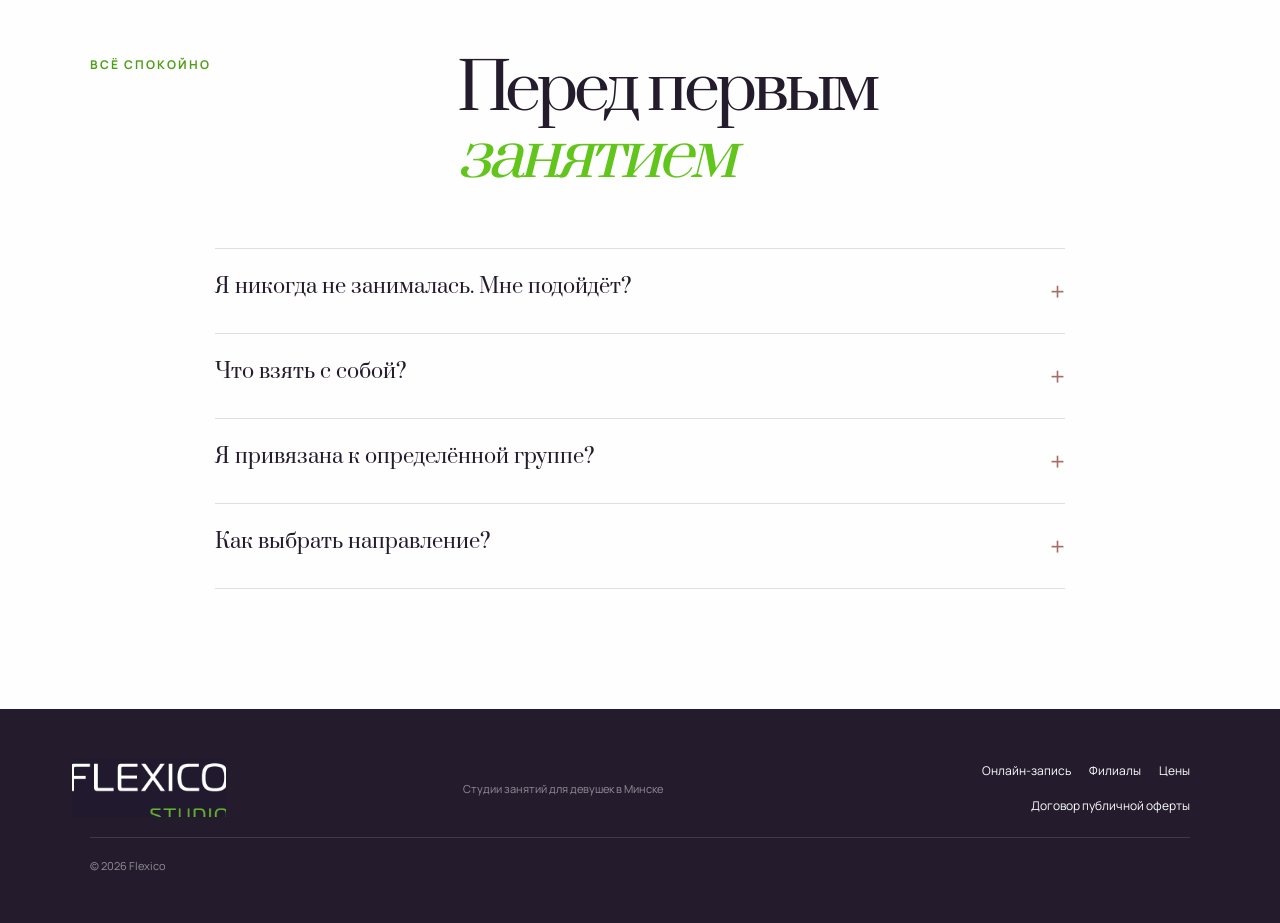
==== commit 611be905: "Add files via upload" ====
--- a/index.html
+++ b/index.html
@@ -82,7 +82,7 @@
 
     <section class="trainers section team-section" id="trainers">
       <div class="team-heading"><div><span class="team-kicker">ЛЮДИ FLEXICO</span><h2>Ваш человек.<br><em>Ваше движение.</em></h2></div><p>У каждой — свой характер занятий.<br>Листайте фото и нажмите на имя,<br>чтобы познакомиться ближе.</p></div>
-      <div class="team-toolbar"><div class="team-filter" role="group" aria-label="Фильтр тренеров"><button type="button" data-team-filter="all" aria-pressed="true">Все тренеры</button><button type="button" data-team-filter="soft" aria-pressed="false">Хочу мягко</button><button type="button" data-team-filter="energy" aria-pressed="false">Хочу энергии</button><button type="button" data-team-filter="technique" aria-pressed="false">Люблю технику</button><button type="button" data-team-filter="power" aria-pressed="false">Хочу нагрузку</button></div><span class="team-count" aria-live="polite">10 тренеров</span></div>
+      <div class="team-toolbar"><div class="team-filter" role="group" aria-label="Фильтр тренеров"><button type="button" data-team-filter="all" aria-pressed="true">Все тренеры</button><button type="button" data-team-filter="soft" aria-pressed="false">Хочу мягко</button><button type="button" data-team-filter="energy" aria-pressed="false">Хочу энергии</button><button type="button" data-team-filter="technique" aria-pressed="false">Люблю технику</button><button type="button" data-team-filter="power" aria-pressed="false">Хочу нагрузку</button></div><span class="team-count" aria-live="polite">8 тренеров</span></div>
       <div class="team-grid"><article class="team-card team-card-photo" id="trainer-olga-lappo" data-moods="power technique">
         <div class="team-gallery" style="--gallery-studio:#d5d5d6" role="region" aria-label="Фотографии: Ольга Лаппо">
           <div class="team-viewport"><div class="team-track" tabindex="0" aria-label="Галерея: Ольга Лаппо">
@@ -112,35 +112,6 @@
           </div>
         </details>
       </article>
-<article class="team-card team-card-photo" id="trainer-darya-gribova" data-moods="energy technique power">
-        <div class="team-gallery" style="--gallery-studio:#d4d4d6" role="region" aria-label="Фотографии: Дарья Грибова">
-          <div class="team-viewport"><div class="team-track" tabindex="0" aria-label="Галерея: Дарья Грибова">
-              <figure class="team-slide" id="darya-gribova-photo-1" role="group" aria-roledescription="слайд" aria-label="1 из 4" style="--studio:#d4d4d6">
-                <img class="team-photo" src="upload/trainers/darya-gribova-1594.jpg" alt="Дарья Грибова в боковом выпаде с кольцом для пилатеса, взгляд в камеру" width="2048" height="1365" loading="lazy" decoding="async" draggable="false">
-              </figure><figure class="team-slide" id="darya-gribova-photo-2" role="group" aria-roledescription="слайд" aria-label="2 из 4" style="--studio:#d5d5d6">
-                <img class="team-photo" src="upload/trainers/darya-gribova-1586.jpg" alt="Дарья сидит с кольцом для пилатеса в поднятых руках" width="1365" height="2048" loading="lazy" decoding="async" draggable="false">
-              </figure><figure class="team-slide" id="darya-gribova-photo-3" role="group" aria-roledescription="слайд" aria-label="3 из 4" style="--studio:#cfced2">
-                <img class="team-photo" src="upload/trainers/darya-gribova-1507.jpg" alt="Дарья выполняет баланс на одной ноге с мячом в вытянутых руках" width="2048" height="1365" loading="lazy" decoding="async" draggable="false">
-              </figure><figure class="team-slide" id="darya-gribova-photo-4" role="group" aria-roledescription="слайд" aria-label="4 из 4" style="--studio:#cccccf">
-                <img class="team-photo" src="upload/trainers/darya-gribova-1543.jpg" alt="Дарья выполняет выпад с поворотом корпуса и поднятой рукой" width="2048" height="1365" loading="lazy" decoding="async" draggable="false">
-              </figure>
-          </div><span class="team-edition" aria-hidden="true">FLEXICO / TEAM</span></div>
-          <div class="team-gallery-bar"><span class="team-frame-number" aria-hidden="true">01 / 04</span><nav class="team-dots" aria-label="Выбрать фото: Дарья Грибова"><a class="team-dot" href="#darya-gribova-photo-1" data-photo="0" aria-label="Фото 1: Дарья Грибова" aria-current="true"><span></span></a><a class="team-dot" href="#darya-gribova-photo-2" data-photo="1" aria-label="Фото 2: Дарья Грибова"><span></span></a><a class="team-dot" href="#darya-gribova-photo-3" data-photo="2" aria-label="Фото 3: Дарья Грибова"><span></span></a><a class="team-dot" href="#darya-gribova-photo-4" data-photo="3" aria-label="Фото 4: Дарья Грибова"><span></span></a></nav><span class="team-gallery-label" aria-hidden="true">В движении</span></div>
-        </div>
-        <details class="team-profile">
-          <summary class="team-summary" aria-label="О тренере: Дарья Грибова">
-            <span class="team-vibe">Грация встречается с силой</span>
-            <h3 class="team-name">Дарья<br>Грибова</h3>
-            <span class="team-more">О тренере <span class="team-plus" aria-hidden="true">+</span></span>
-          </summary>
-          <div class="team-bio">
-            <p>Образование БГУФК и 3,5 года художественной гимнастики помогают Дарье видеть движение целиком: от красивой линии до сильной основы.</p>
-            <div class="team-fit"><b>Вам к Дарье, если</b><span>хочется сочетать эстетику и работу всего тела</span></div>
-            <div class="team-tags"><span>Аэро</span><span>Пилатес</span><span>Total Body</span><span>Здоровая спина</span></div>
-            <a class="team-book" href="https://flexicostudiogmailcom.impulsecrm.ru/widget/2" target="_blank" rel="noopener">Открыть расписание <span aria-hidden="true">↗</span></a>
-          </div>
-        </details>
-      </article>
 <article class="team-card team-card-photo" id="trainer-anastasia-aleshkova" data-moods="energy power technique">
         <div class="team-gallery" style="--gallery-studio:#d3d3d5" role="region" aria-label="Фотографии: Анастасия Алешкова">
           <div class="team-viewport"><div class="team-track" tabindex="0" aria-label="Галерея: Анастасия Алешкова">
@@ -231,22 +202,6 @@
           </div>
         </details>
       </article>
-<article class="team-card" id="trainer-milina-adamovich" data-moods="soft technique">
-        <div class="team-art tone-mist" aria-hidden="true"><span class="team-edition">FLEXICO / TEAM</span><span class="team-art-orbit"></span><span class="team-monogram">МА</span><span class="team-art-note">Движение начинается<br>с вашего человека.</span><span class="team-art-number">04</span></div>
-        <details class="team-profile">
-          <summary class="team-summary" aria-label="О тренере: Милина Адамович">
-            <span class="team-vibe">Мягкость с профессиональной опорой</span>
-            <h3 class="team-name">Милина<br>Адамович</h3>
-            <span class="team-more">О тренере <span class="team-plus" aria-hidden="true">+</span></span>
-          </summary>
-          <div class="team-bio">
-            <p>Помогает услышать тело и двигаться бережно, но осмысленно. За спокойной подачей — 8 лет опыта, гимнастика и КМС по акробатике.</p>
-            <div class="team-fit"><b>Вам к Милине, если</b><span>нужен комфортный старт или забота о спине</span></div>
-            <div class="team-tags"><span>Здоровая спина</span><span>Пилатес</span></div>
-            <a class="team-book" href="https://flexicostudiogmailcom.impulsecrm.ru/widget/2" target="_blank" rel="noopener">Открыть расписание <span aria-hidden="true">↗</span></a>
-          </div>
-        </details>
-      </article>
 <article class="team-card team-card-photo" id="trainer-yulia-gubich" data-moods="technique energy power">
         <div class="team-gallery" style="--gallery-studio:#d4d4d6" role="region" aria-label="Фотографии: Юлия Губич">
           <div class="team-viewport"><div class="team-track" tabindex="0" aria-label="Галерея: Юлия Губич">
